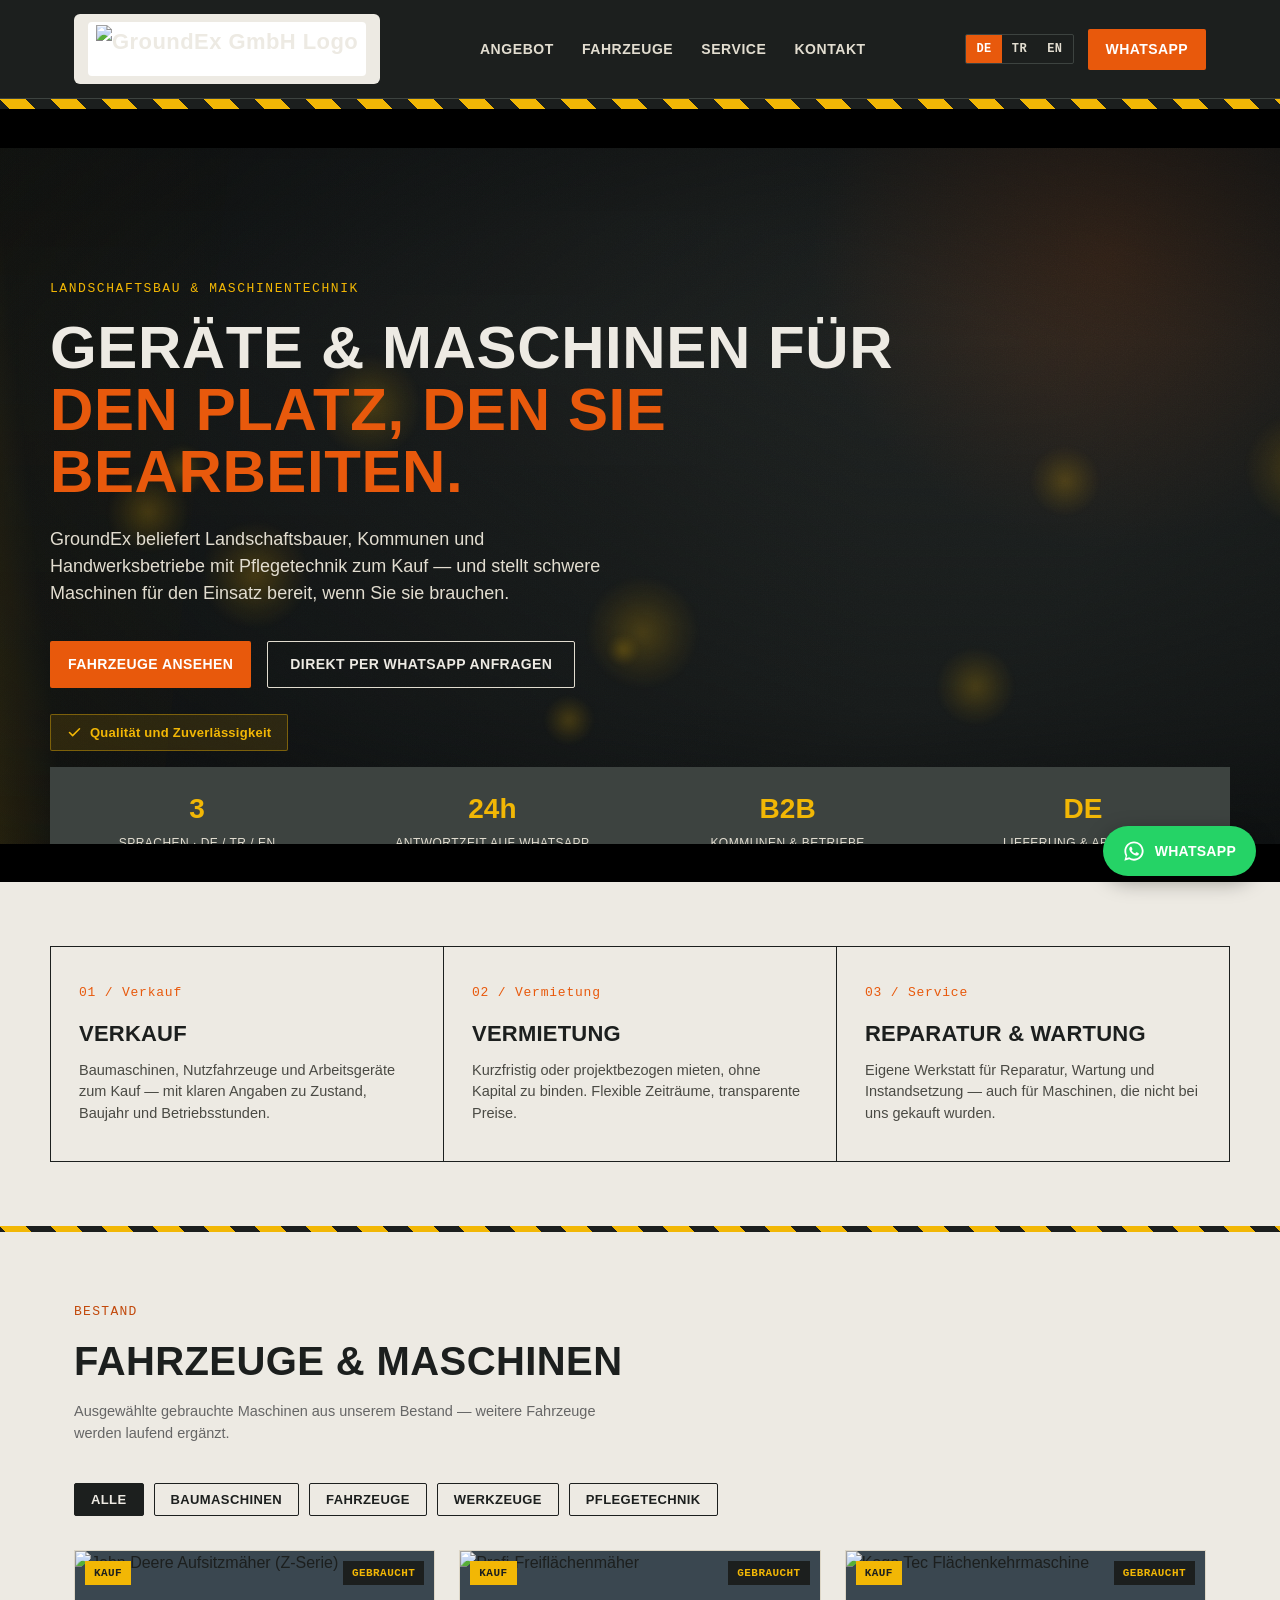
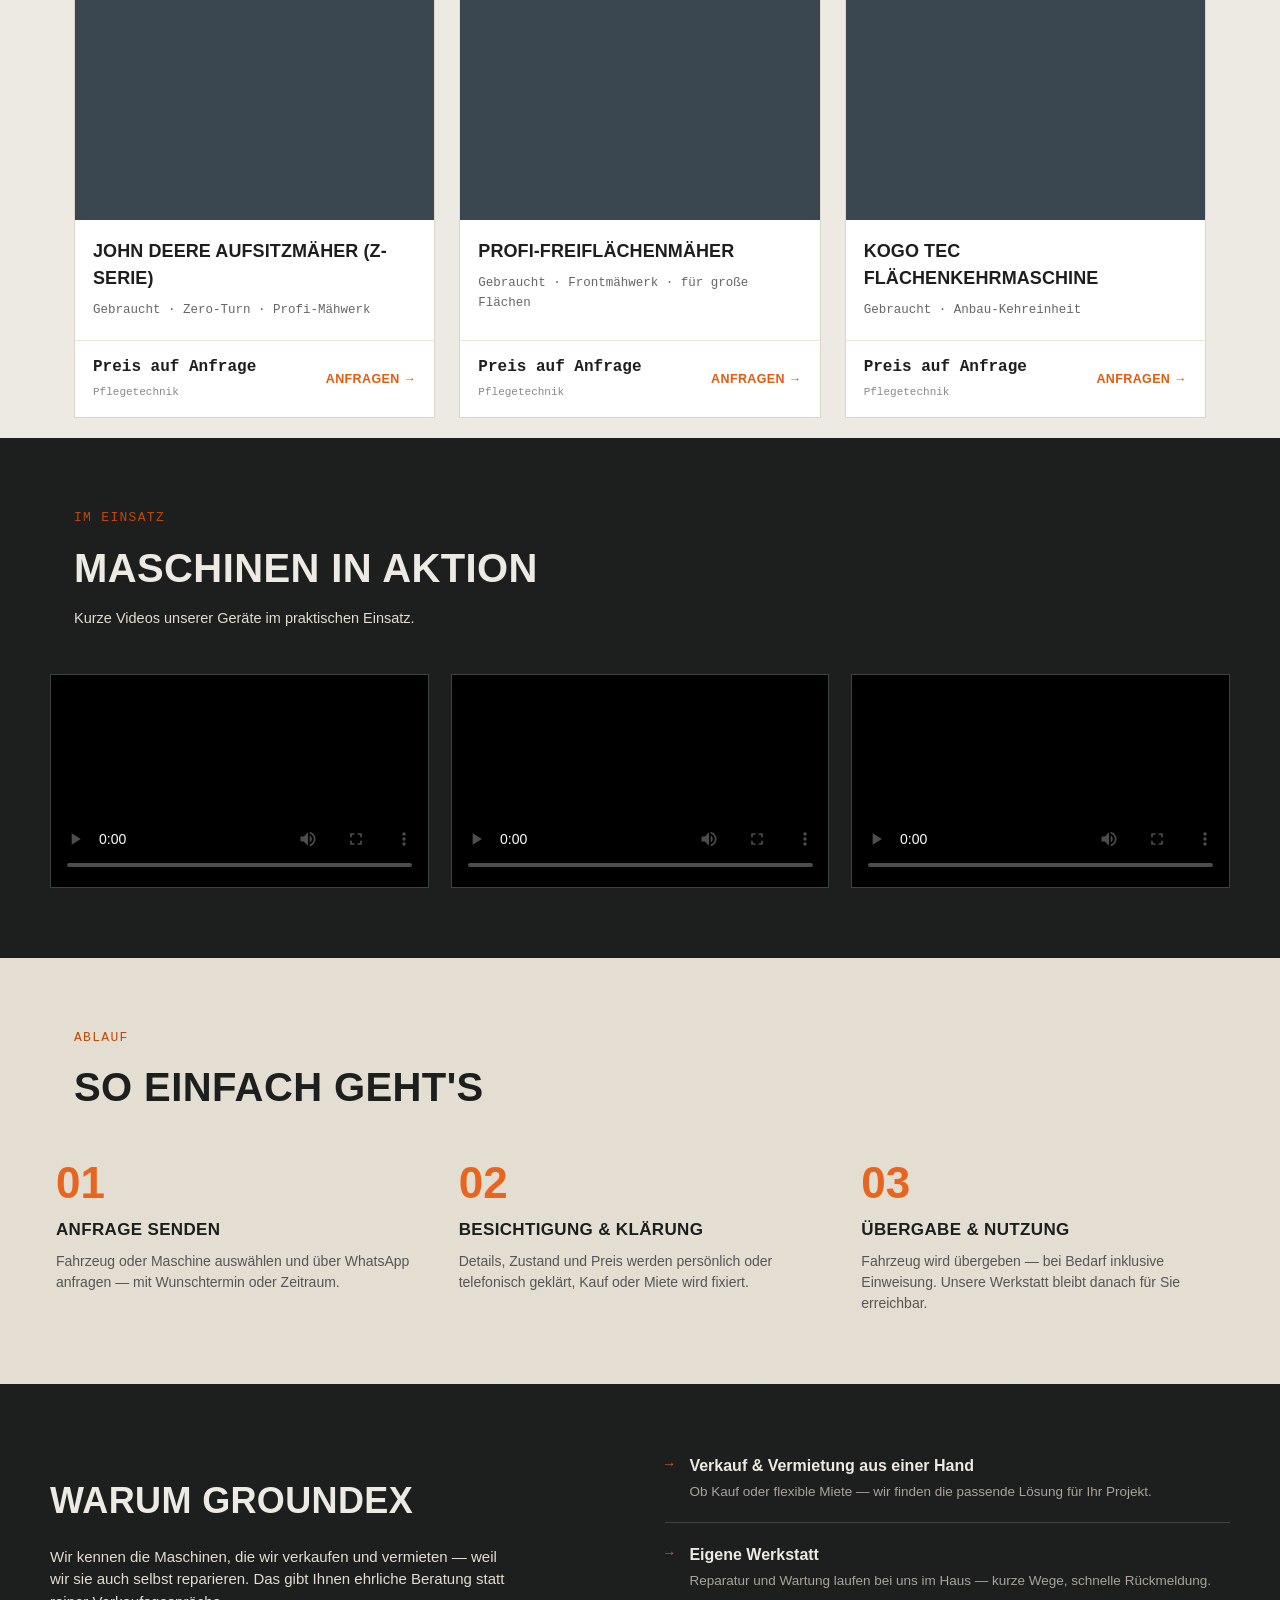
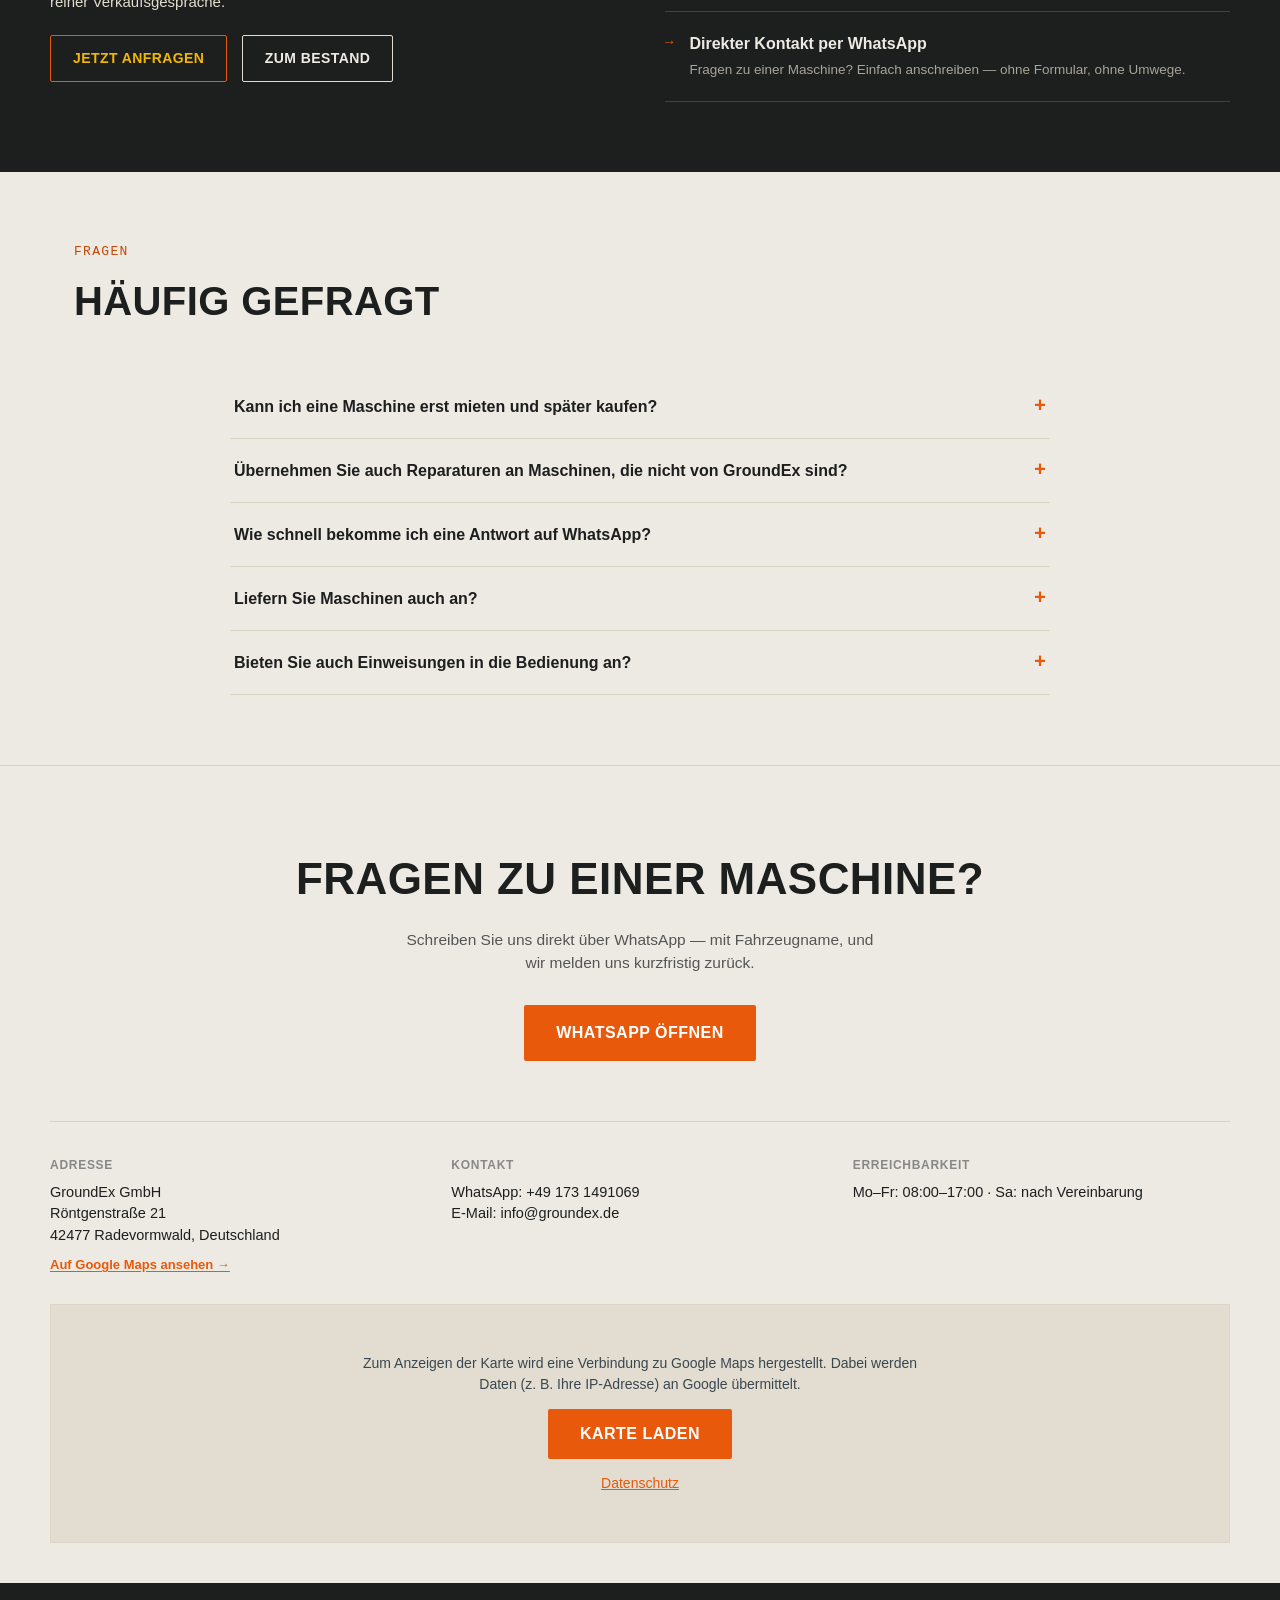
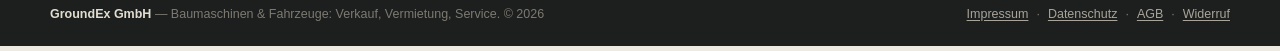
==== index.html @ 49fac709 "Add files via upload" ====
<!DOCTYPE html>
<!--
  GroundEx GmbH — Website-Entwurf / Site Taslağı v2
  Dil seçenekli: DE (varsayılan) / TR / EN

  ================= TÜRKÇE NOTLAR =================
  1) WHATSAPP_NUMBER: script içinde en üstte, kendi numaranla değiştir.
  2) Yeni araç/malzeme eklemek: script içinde "const machines" dizisini bul.
     Yeni bir kayıt eklemek için mevcutlardan birini kopyala, sona yapıştır, bilgileri değiştir. Örnek:

     { name:"Örnek Makine Adı", category:"baumaschinen", type:"kauf", price:"10.000 €", specs:"Baujahr 2020 · 500 Bh", image:"" }

     category şu üç değerden biri olmalı: "baumaschinen" | "fahrzeuge" | "werkzeuge"
     type şu üç değerden biri olmalı:     "kauf" | "miete" | "kauf_miete"
     image alanına fotoğraf linki yazarsan foto görünür, boş "" bırakırsan ikon görünür.
     name, price, specs alanlarını istediğin dilde/serbest yazabilirsin — bunlar otomatik çevrilmez,
     sadece category ve type etiketleri (Satılık/Kiralık, İş Makineleri/Araçlar vb.) dile göre otomatik değişir.
  3) Metin çevirileri: script içinde "const i18n" bölümünde de/tr/en olarak var,
     istersen buradan da düzenleyebilirsin.
  4) Adres/e-posta/telefon: HTML içinde "Kontakt/İletişim/Contact" bölümündeki placeholder'lar.
  ==================================================
-->
<html lang="de">
<head>
<meta charset="UTF-8">
<meta name="viewport" content="width=device-width, initial-scale=1.0">
<meta http-equiv="Content-Security-Policy" content="default-src 'self'; img-src 'self' data: https:; connect-src https://docs.google.com https://*.googleusercontent.com; style-src 'self' 'unsafe-inline'; font-src 'self'; script-src 'self' 'unsafe-inline'; base-uri 'none'; form-action 'none'; frame-src https://www.google.com;">
<meta name="referrer" content="strict-origin-when-cross-origin">
<title>GroundEx GmbH — Landschaftsbau &amp; Maschinentechnik: Verkauf, Vermietung, Service</title>
<meta name="description" content="GroundEx GmbH beliefert Landschaftsbauer, Kommunen und Handwerksbetriebe mit Pflegetechnik zum Kauf und stellt schwere Maschinen zur Vermietung bereit. Eigener Reparaturservice, direkter Kontakt per WhatsApp.">
<meta name="robots" content="index, follow">
<link rel="canonical" href="https://groundex.de/">
<!-- Sosyal medya paylaşım kartı (WhatsApp/Facebook/LinkedIn linki paylaşınca görünen önizleme) -->
<meta property="og:type" content="business.business">
<meta property="og:title" content="GroundEx GmbH — Landschaftsbau & Maschinentechnik">
<meta property="og:description" content="Maschinen & Geräte zum Kauf und zur Vermietung — plus eigener Reparaturservice. Direkt per WhatsApp erreichbar.">
<meta property="og:image" content="https://groundex.de/images/social-preview.jpg">
<meta property="og:site_name" content="GroundEx GmbH">
<meta property="og:locale" content="de_DE">
<meta name="theme-color" content="#1c1f1e">
<meta property="og:url" content="https://groundex.de/">
<meta name="twitter:card" content="summary_large_image">
<script type="application/ld+json">
{
  "@context": "https://schema.org",
  "@type": "LocalBusiness",
  "name": "GroundEx GmbH",
  "description": "Landschaftsbau- und Maschinentechnik: Verkauf, Vermietung und Reparatur von Pflegetechnik und Baumaschinen.",
  "address": {
    "@type": "PostalAddress",
    "streetAddress": "Röntgenstraße 21",
    "postalCode": "42477",
    "addressLocality": "Radevormwald",
    "addressCountry": "DE"
  },
  "telephone": "+491731491069",
  "email": "info@groundex.de",
  "image": "https://groundex.de/images/social-preview.jpg",
  "url": "https://groundex.de/",
  "openingHours": "Mo-Fr 08:00-17:00"
}
</script>
<link rel="icon" type="image/png" href="images/favicon.png">
<link rel="stylesheet" href="fonts/fonts.css">
<style>
  :root{
    --asphalt:#1c1f1e;
    --asphalt-2:#262b29;
    --steel:#3a4750;
    --concrete:#edeae3;
    --concrete-2:#e2ddd0;
    --orange:#e8590c;
    --orange-dark:#c2480a;
    --yellow:#f2b705;
    --line:#3d4340;
  }
  *{margin:0;padding:0;box-sizing:border-box;}
  html{scroll-behavior:smooth;}
  body{
    font-family:'Inter',sans-serif;
    background:var(--concrete);
    color:var(--asphalt);
    line-height:1.5;
    -webkit-font-smoothing:antialiased;
  }
  h1,h2,h3,.display{
    font-family:'Oswald',sans-serif;
    text-transform:uppercase;
    letter-spacing:0.01em;
    font-weight:600;
  }
  .mono{font-family:'IBM Plex Mono',monospace;}
  a{color:inherit;text-decoration:none;}
  .stripe{
    height:10px;
    background:repeating-linear-gradient(45deg,var(--yellow) 0 18px, var(--asphalt) 18px 36px);
    background-size:51px 51px;
    animation:stripe-move 2.4s linear infinite;
  }
  .stripe.thin{height:6px;}
  @keyframes stripe-move{
    0%{background-position:0 0;}
    100%{background-position:51px 0;}
  }
  @media (prefers-reduced-motion: reduce){
    .stripe{animation:none;}
  }
  .wrap{max-width:1180px;margin:0 auto;padding:0 24px;}

  /* SCROLL REVEAL */
  .reveal{opacity:0;transform:translateY(18px);transition:opacity .6s ease, transform .6s ease;}
  .reveal.in-view{opacity:1;transform:translateY(0);}

  /* NAV */
  header{position:sticky;top:0;z-index:50;background:var(--asphalt);border-bottom:1px solid var(--line);}
  .navbar{display:flex;align-items:center;justify-content:space-between;padding:14px 24px;max-width:1180px;margin:0 auto;gap:16px;}
  .logo{display:flex;align-items:center;gap:2px;font-family:'Oswald',sans-serif;font-weight:700;font-size:22px;color:var(--concrete);letter-spacing:0.02em;flex-shrink:0;
    background:var(--concrete);padding:8px 14px;border-radius:6px;}
  .logo img{height:46px;width:auto;display:block;background:#fff;padding:3px 8px;border-radius:4px;}
  .tagline-badge{display:inline-flex;align-items:center;gap:8px;background:rgba(242,183,5,0.12);border:1px solid rgba(242,183,5,0.4);color:var(--yellow);padding:8px 16px;border-radius:2px;font-size:13px;font-weight:600;letter-spacing:0.02em;margin-top:26px;}
  .tagline-badge svg{width:15px;height:15px;flex-shrink:0;}
  .logo span.box{background:var(--orange);color:var(--asphalt);padding:2px 8px;margin-left:2px;}
  nav.links{display:flex;gap:28px;}
  nav.links a{color:var(--concrete-2);font-size:14px;font-weight:600;text-transform:uppercase;letter-spacing:0.04em;transition:color .15s;}
  nav.links a:hover{color:var(--yellow);}
  .nav-right{display:flex;align-items:center;gap:14px;}
  .lang-switch{display:flex;border:1px solid var(--line);border-radius:2px;overflow:hidden;}
  .lang-btn{background:transparent;border:none;color:var(--concrete-2);font-family:'IBM Plex Mono',monospace;font-size:12px;font-weight:600;padding:7px 10px;cursor:pointer;letter-spacing:0.04em;transition:.15s;}
  .lang-btn.active{background:var(--orange);color:#fff;}
  .lang-btn:not(.active):hover{color:var(--yellow);}
  .wa-btn{display:inline-flex;align-items:center;gap:8px;background:var(--orange);color:#fff;padding:10px 18px;font-weight:700;font-size:14px;text-transform:uppercase;letter-spacing:0.03em;border-radius:2px;transition:background .15s, transform .15s;border:none;cursor:pointer;white-space:nowrap;}
  .wa-btn:hover{background:var(--orange-dark);transform:translateY(-1px);}
  .menu-toggle{display:none;background:none;border:none;color:var(--concrete);font-size:24px;cursor:pointer;}

  /* FLOATING WHATSAPP BUTTON */
  .wa-float{
    position:fixed;bottom:24px;right:24px;z-index:100;
    display:flex;align-items:center;gap:10px;
    background:#25D366;color:#fff;
    padding:14px 20px;border-radius:50px;
    box-shadow:0 6px 20px rgba(0,0,0,0.35);
    font-weight:700;font-size:14px;letter-spacing:0.02em;
    text-transform:uppercase;
    transition:transform .15s, box-shadow .15s;
  }
  .wa-float:hover{transform:translateY(-2px) scale(1.03);box-shadow:0 10px 26px rgba(0,0,0,0.4);}
  .wa-float svg{width:22px;height:22px;flex-shrink:0;}
  .wa-float .pulse{
    position:absolute;inset:0;border-radius:50px;
    box-shadow:0 0 0 0 rgba(37,211,102,0.55);
    animation:wa-pulse 2.2s infinite;
    pointer-events:none;
  }
  @keyframes wa-pulse{
    0%{box-shadow:0 0 0 0 rgba(37,211,102,0.55);}
    70%{box-shadow:0 0 0 16px rgba(37,211,102,0);}
    100%{box-shadow:0 0 0 0 rgba(37,211,102,0);}
  }
  @media (max-width:560px){
    .wa-float{bottom:16px;right:16px;padding:13px 16px;}
    .wa-float span.wa-float-label{display:none;}
  }


  /* HERO */
  .hero{background:linear-gradient(180deg,var(--asphalt) 0%, var(--asphalt-2) 100%);color:var(--concrete);padding:90px 24px 70px;position:relative;overflow:hidden;}

  /* SİNEMATİK ARKA PLAN FOTOĞRAFI — yavaş Ken Burns zoom + sinema renk tonlaması */
  .hero-bg{
    position:absolute;inset:0;z-index:0;
    background-size:cover;background-position:center 35%;
    filter:grayscale(0.1) contrast(1.05) brightness(0.85) sepia(0.08) saturate(1.15);
    animation:ken-burns 26s ease-in-out infinite alternate;
    will-change:transform;
  }
  @keyframes ken-burns{
    from{transform:scale(1.0) translate(0,0);}
    to{transform:scale(1.12) translate(-1%,-1%);}
  }
  .hero-grade{
    position:absolute;inset:0;z-index:0;pointer-events:none;
    background:
      linear-gradient(180deg, rgba(10,12,13,0.35) 0%, rgba(10,12,13,0.12) 30%, rgba(10,12,13,0.5) 78%, rgba(10,12,13,0.88) 100%),
      linear-gradient(90deg, rgba(10,12,13,0.62) 0%, rgba(10,12,13,0.15) 50%, transparent 68%),
      radial-gradient(ellipse at center, transparent 50%, rgba(0,0,0,0.32) 100%);
  }
  /* FİLM GRAIN — hafif, titreşen tanecik dokusu */
  .hero-grain{
    position:absolute;inset:0;z-index:0;pointer-events:none;opacity:0.5;mix-blend-mode:overlay;
    background-image:url("data:image/svg+xml;utf8,<svg xmlns='http://www.w3.org/2000/svg' width='120' height='120'><filter id='n'><feTurbulence type='fractalNoise' baseFrequency='0.9' numOctaves='2' stitchTiles='stitch'/><feColorMatrix type='saturate' values='0'/></filter><rect width='100%25' height='100%25' filter='url(%23n)' opacity='0.6'/></svg>");
    animation:grain-shift 0.6s steps(4) infinite;
  }
  @keyframes grain-shift{
    0%{transform:translate(0,0);}
    25%{transform:translate(-2%,1%);}
    50%{transform:translate(1%,-2%);}
    75%{transform:translate(-1%,-1%);}
    100%{transform:translate(0,0);}
  }
  /* LETTERBOX — sinema formatı üst/alt bantlar */
  .letterbox{position:absolute;left:0;right:0;background:#000;z-index:4;pointer-events:none;}
  .letterbox-top{top:0;height:5%;}
  .letterbox-bottom{bottom:0;height:5%;}
  @media (max-width:700px){.letterbox{height:3.2%;}}
  @media (prefers-reduced-motion: reduce){
    .hero-bg{animation:none;}
    .hero-grain{animation:none;}
  }
  .hero::before{content:"";position:absolute;right:-10%;top:-20%;width:600px;height:600px;background:radial-gradient(circle, rgba(232,89,12,0.16) 0%, transparent 70%);}
  .hero-inner{max-width:1180px;margin:0 auto;position:relative;}

  /* İŞ MAKİNESİ SİLÜETLERİ — ufukta sürekli kayan, sıcak ışıkla arkadan aydınlatılmış sahne */
  .skyline{position:absolute;left:0;right:0;bottom:190px;overflow:hidden;pointer-events:none;z-index:0;}
  .skyline-track{display:flex;width:200%;height:100%;will-change:transform;}
  .skyline-svg{width:50%;height:100%;flex-shrink:0;display:block;}
  .skyline-far{height:70px;opacity:0.3;filter:blur(0.5px);}
  .skyline-far .skyline-track{animation:skyline-scroll 55s linear infinite;}
  .skyline-near{height:95px;opacity:0.55;bottom:150px;}
  .skyline-near .skyline-track{animation:skyline-scroll 30s linear infinite reverse;}
  @keyframes skyline-scroll{
    from{transform:translateX(0);}
    to{transform:translateX(-50%);}
  }
  @media (prefers-reduced-motion: reduce){
    .skyline-track{animation:none;}
  }
  @media (max-width:960px){
    .skyline{display:none;}
  }
  .light-sweep{
    position:absolute;inset:0;overflow:hidden;pointer-events:none;z-index:0;
  }
  .light-sweep::before{
    content:"";position:absolute;top:-30%;left:-40%;width:55%;height:160%;
    background:linear-gradient(78deg, transparent 0%, rgba(242,183,5,0.02) 30%, rgba(242,183,5,0.22) 50%, rgba(255,255,255,0.06) 52%, rgba(242,183,5,0.22) 54%, rgba(242,183,5,0.02) 70%, transparent 100%);
    transform:rotate(6deg);
    animation:sweep 6s ease-in-out infinite;
  }
  @keyframes sweep{
    0%{left:-50%;}
    50%{left:85%;}
    100%{left:-50%;}
  }
  /* Yavaş "nefes alan" arka plan parlaması — sürekli, göze çarpan büyüyüp küçülme */
  .hero::before{
    animation:glow-pulse 5s ease-in-out infinite;
  }
  @keyframes glow-pulse{
    0%,100%{opacity:0.7;transform:scale(1);}
    50%{opacity:1;transform:scale(1.15);}
  }

  /* SİNEMATİK METİN GİRİŞİ — sayfa yüklenince kademeli beliren başlık/metin/butonlar */
  .cinema-in{
    opacity:0;transform:translateY(28px);
    animation:cinema-reveal 0.9s cubic-bezier(.16,.84,.44,1) forwards;
  }
  .cinema-in.d1{animation-delay:.05s;}
  .cinema-in.d2{animation-delay:.18s;}
  .cinema-in.d3{animation-delay:.34s;}
  .cinema-in.d4{animation-delay:.48s;}
  .cinema-in.d5{animation-delay:.62s;}
  @keyframes cinema-reveal{
    to{opacity:1;transform:translateY(0);}
  }
  @media (prefers-reduced-motion: reduce){
    .cinema-in{animation:none;opacity:1;transform:none;}
    .light-sweep::before{animation:none;display:none;}
  }

  /* TOZ / DUMAN BULUTLARI */
  .dust-field{position:absolute;inset:0;overflow:hidden;pointer-events:none;z-index:0;}
  .dust-mote{
    position:absolute;border-radius:50%;
    background:radial-gradient(circle, rgba(242,183,5,0.22) 0%, rgba(242,183,5,0.07) 45%, transparent 72%);
    filter:blur(2px);
    animation:dust-drift linear infinite;
    will-change:transform,opacity;
  }
  @keyframes dust-drift{
    0%{transform:translate(0,0) scale(0.8);opacity:0;}
    15%{opacity:0.6;}
    50%{transform:translate(var(--dx,40px),calc(var(--dy,-60px)*0.5)) scale(1.25);}
    85%{opacity:0.5;}
    100%{transform:translate(calc(var(--dx,40px)*2),var(--dy,-60px)) scale(1.5);opacity:0;}
  }
  @media (prefers-reduced-motion: reduce){
    .dust-mote{animation:none;display:none;}
  }
  .eyebrow{font-family:'IBM Plex Mono',monospace;font-size:13px;color:var(--yellow);letter-spacing:0.12em;text-transform:uppercase;margin-bottom:18px;}
  .hero h1{font-size:clamp(36px,6vw,64px);line-height:1.04;max-width:820px;margin-bottom:22px;}
  .hero h1 em{color:var(--orange);font-style:normal;display:block;}
  .hero p.lead{font-size:18px;color:var(--concrete-2);max-width:560px;margin-bottom:34px;font-weight:400;}
  .hero-ctas{display:flex;gap:16px;flex-wrap:wrap;}
  .stats-strip{max-width:1180px;margin:56px auto 0;display:grid;grid-template-columns:repeat(4,1fr);gap:1px;background:var(--line);border-top:1px solid var(--line);position:relative;}
  .stat{padding:20px 8px 0;text-align:center;}
  .stat-num{font-family:'Oswald',sans-serif;font-size:28px;font-weight:700;color:var(--yellow);}
  .stat-label{font-size:12px;color:var(--concrete-2);text-transform:uppercase;letter-spacing:0.04em;margin-top:4px;}
  @media (max-width:700px){.stats-strip{grid-template-columns:repeat(2,1fr);row-gap:20px;}}
  .btn-outline{display:inline-flex;align-items:center;gap:8px;border:1.5px solid var(--concrete-2);color:var(--concrete);padding:12px 22px;font-weight:600;font-size:14px;text-transform:uppercase;letter-spacing:0.03em;border-radius:2px;transition:border-color .15s, color .15s;}
  .btn-outline:hover{border-color:var(--yellow);color:var(--yellow);}

  /* SERVICES */
  .services{background:var(--concrete);padding:64px 24px;}
  .services-grid{max-width:1180px;margin:0 auto;display:grid;grid-template-columns:repeat(3,1fr);gap:1px;background:var(--asphalt);border:1px solid var(--asphalt);}
  .service-card{background:var(--concrete);padding:36px 28px;}
  .service-card .num{font-family:'IBM Plex Mono',monospace;color:var(--orange);font-size:13px;letter-spacing:0.06em;margin-bottom:14px;display:block;}
  .service-card h3{font-size:22px;margin-bottom:10px;}
  .service-card p{font-size:14.5px;color:#4a4a44;}

  /* SECTION HEADS */
  .section-head{max-width:1180px;margin:0 auto;padding:70px 24px 10px;}
  .section-head .eyebrow-dark{font-family:'IBM Plex Mono',monospace;font-size:13px;color:var(--orange-dark);letter-spacing:0.1em;text-transform:uppercase;margin-bottom:10px;}
  .section-head h2{font-size:clamp(28px,4vw,40px);}
  .section-head p.note{color:#666;font-size:14.5px;margin-top:10px;max-width:560px;}

  /* FILTER TABS */
  .filters{max-width:1180px;margin:28px auto 0;padding:0 24px;display:flex;gap:10px;flex-wrap:wrap;}
  .filter-btn{background:transparent;border:1.5px solid var(--asphalt);color:var(--asphalt);padding:8px 16px;font-size:13px;font-weight:600;text-transform:uppercase;letter-spacing:0.03em;cursor:pointer;border-radius:2px;transition:.15s;}
  .filter-btn.active, .filter-btn:hover{background:var(--asphalt);color:var(--concrete);}

  /* MACHINE GRID */
  .machine-grid{max-width:1180px;margin:0 auto;padding:34px 24px 20px;display:grid;grid-template-columns:repeat(3,1fr);gap:24px;}
  .card{background:#fff;border:1px solid #ddd6c6;display:flex;flex-direction:column;transition:transform .18s, box-shadow .18s;}
  .card:hover{transform:translateY(-4px);box-shadow:0 10px 24px rgba(28,31,30,0.12);}
  .card-media{aspect-ratio:4/3;background:var(--steel);display:flex;align-items:center;justify-content:center;position:relative;overflow:hidden;}
  .card-media img{width:100%;height:100%;object-fit:cover;transition:transform .4s ease;}
  .card:hover .card-media img{transform:scale(1.08);}
  .card-media .icon{width:64px;height:64px;stroke:var(--concrete-2);opacity:0.85;}
  .badge{position:absolute;top:10px;left:10px;background:var(--yellow);color:var(--asphalt);font-family:'IBM Plex Mono',monospace;font-size:11px;font-weight:600;padding:4px 9px;letter-spacing:0.04em;text-transform:uppercase;}
  .badge.example{background:var(--asphalt);color:var(--yellow);left:auto;right:10px;top:10px;}
  .card-body{padding:18px 18px 20px;display:flex;flex-direction:column;gap:8px;flex:1;}
  .card-body h3{font-size:18px;letter-spacing:0.005em;}
  .card-body .specs{font-size:12.5px;color:#666;line-height:1.6;}
  .card-footer{display:flex;align-items:center;justify-content:space-between;padding:14px 18px;border-top:1px solid #eee5d3;}
  .price{font-family:'IBM Plex Mono',monospace;font-weight:600;font-size:16px;color:var(--asphalt);}
  .price small{font-size:11px;color:#888;font-weight:500;}
  .detail-btn{font-size:12.5px;font-weight:700;color:var(--orange);text-transform:uppercase;letter-spacing:0.03em;display:flex;align-items:center;gap:5px;}
  .detail-btn:hover{color:var(--orange-dark);}

  /* PROCESS */
  .process{background:var(--concrete-2);padding:70px 24px;}
  .process-grid{max-width:1180px;margin:34px auto 0;display:grid;grid-template-columns:repeat(3,1fr);gap:28px;}
  .process-step{position:relative;padding-left:6px;}
  .process-step .step-num{font-family:'Oswald',sans-serif;font-size:44px;font-weight:700;color:var(--orange);opacity:0.9;line-height:1;margin-bottom:12px;}
  .process-step h4{font-size:17px;text-transform:uppercase;margin-bottom:8px;letter-spacing:0.02em;}
  .process-step p{font-size:14px;color:#555;}

  /* WHY US */
  .why{background:var(--asphalt);color:var(--concrete);padding:70px 24px;}
  .why-inner{max-width:1180px;margin:0 auto;display:grid;grid-template-columns:1fr 1fr;gap:50px;align-items:center;}
  .why h2{font-size:clamp(26px,4vw,36px);margin-bottom:18px;}
  .why p.lead-p{color:var(--concrete-2);font-size:15px;margin-bottom:22px;max-width:460px;}
  .why-list{display:flex;flex-direction:column;gap:0;}
  .why-item{display:flex;gap:16px;padding:20px 0;border-bottom:1px solid var(--line);}
  .why-item:first-child{padding-top:0;}
  .why-item .mark{color:var(--orange);font-family:'IBM Plex Mono',monospace;font-weight:600;font-size:14px;}
  .why-item h4{font-size:16px;margin-bottom:4px;text-transform:none;font-family:'Inter',sans-serif;font-weight:700;}
  .why-item p{font-size:13.5px;color:#a9a49a;margin:0;max-width:100%;}

  /* FAQ */
  .faq{background:var(--concrete);padding:70px 24px;}
  .faq-list{max-width:820px;margin:34px auto 0;}
  .faq-item{border-bottom:1px solid #d8d1bf;}
  .faq-q{width:100%;text-align:left;background:none;border:none;padding:20px 4px;display:flex;justify-content:space-between;align-items:center;cursor:pointer;font-size:16px;font-weight:600;color:var(--asphalt);gap:16px;}
  .faq-q .plus{font-family:'IBM Plex Mono',monospace;color:var(--orange);font-size:20px;transition:transform .2s;flex-shrink:0;}
  .faq-item.open .faq-q .plus{transform:rotate(45deg);}
  .faq-a{max-height:0;overflow:hidden;transition:max-height .25s ease;}
  .faq-a p{padding:0 4px 20px;font-size:14.5px;color:#555;max-width:640px;}


  /* VAKA ÇALIŞMALARI / REFERANS PROJELER */
  .cases{background:var(--concrete);padding:70px 24px;}
  .cases-grid{max-width:1180px;margin:34px auto 0;display:grid;grid-template-columns:repeat(3,1fr);gap:24px;}
  .case-card{background:#fff;border:1.5px dashed #c9c2ae;padding:0;position:relative;overflow:hidden;}
  .case-tag{position:absolute;top:14px;left:14px;background:var(--asphalt);color:var(--yellow);font-family:'IBM Plex Mono',monospace;font-size:10.5px;font-weight:600;padding:3px 10px;letter-spacing:0.05em;text-transform:uppercase;z-index:2;}
  .case-media{aspect-ratio:16/10;background:var(--steel);display:flex;align-items:center;justify-content:center;color:var(--concrete-2);font-family:'IBM Plex Mono',monospace;font-size:12px;}
  .case-body{padding:20px;}
  .case-body h4{font-size:16px;margin-bottom:8px;}
  .case-body p{font-size:13.5px;color:#555;line-height:1.6;}
  @media (max-width:860px){.cases-grid{grid-template-columns:1fr;}}

  /* CONTACT / FOOTER */
  .contact{background:var(--concrete);padding:80px 24px 40px;text-align:center;border-top:1px solid #d8d1bf;}
  .contact h2{font-size:clamp(28px,5vw,44px);margin-bottom:16px;}
  .contact p.lead-p{color:#555;max-width:480px;margin:0 auto 30px;font-size:15.5px;}
  .contact .wa-btn{padding:16px 32px;font-size:16px;}
  .contact-info{max-width:1180px;margin:60px auto 0;padding-top:34px;border-top:1px solid #d8d1bf;display:grid;grid-template-columns:repeat(3,1fr);gap:24px;text-align:left;}
  .contact-info h4{font-size:12px;text-transform:uppercase;letter-spacing:0.06em;color:#888;margin-bottom:8px;}
  .map-wrap{margin-top:28px;border:1px solid #ddd6c6;line-height:0;}
  .map-wrap iframe{width:100%;height:340px;border:0;}
  .maps-link{display:inline-flex;align-items:center;gap:5px;margin-top:8px;font-size:13px;font-weight:700;color:var(--orange);text-decoration:underline;text-underline-offset:2px;}
  .maps-link:hover{color:var(--orange-dark);}
  .contact-info p{margin:0;color:var(--asphalt);font-size:14.5px;}
  footer{background:var(--asphalt);color:#7d7a72;padding:22px 24px;font-size:12.5px;}
  footer strong{color:var(--concrete-2);}
  .footer-inner{max-width:1180px;margin:0 auto;display:flex;flex-wrap:wrap;gap:10px 24px;align-items:center;justify-content:space-between;}
  .footer-links{display:flex;gap:8px;font-size:12.5px;}
  .footer-links a{color:#a9a49a;text-decoration:underline;text-underline-offset:2px;}
  .footer-links a:hover{color:var(--yellow);}
  .legal{background:#161918;padding:36px 24px;border-top:1px solid var(--line);}
  .legal-inner{max-width:820px;margin:0 auto;color:#cfc9bb;}
  .legal-inner h3{color:var(--concrete);font-size:18px;margin-bottom:14px;}
  .legal-inner p{font-size:13.5px;line-height:1.7;margin-bottom:10px;}
  .legal-warning{background:rgba(242,183,5,0.1);border:1px solid rgba(242,183,5,0.35);color:var(--yellow);padding:10px 14px;font-size:12.5px !important;border-radius:2px;}

  @media (max-width:860px){
    nav.links{display:none;}
    .menu-toggle{display:block;}
    .services-grid{grid-template-columns:1fr;}
    .machine-grid{grid-template-columns:1fr 1fr;}
    .process-grid{grid-template-columns:1fr;}
    .why-inner{grid-template-columns:1fr;}
    .contact-info{grid-template-columns:1fr;text-align:center;}
  }
  @media (max-width:560px){
    .machine-grid{grid-template-columns:1fr;}
    .hero{padding:60px 20px 50px;}
    .nav-right{gap:8px;}
  }


  /* ===== Bölüm arka plan fotoğrafları =====
     Görünürlüğü ayarlamak için 0.90 değerini değiştir (düşük = fotoğraf daha belirgin).
     Fotoğrafı değiştirmek için url(images/....jpg) kısmını değiştir. */
  .services{background:linear-gradient(rgba(237,234,227,.90),rgba(237,234,227,.90)),url(images/product1.jpg) center/cover no-repeat;}
  .process{background:linear-gradient(rgba(226,221,208,.90),rgba(226,221,208,.90)),url(images/jcb1.jpg) center/cover no-repeat;}
  .faq{background:linear-gradient(rgba(237,234,227,.92),rgba(237,234,227,.92)),url(images/trailer1.jpg) center/cover no-repeat;}
  .contact{background:linear-gradient(rgba(237,234,227,.86),rgba(237,234,227,.86)),url(images/sprinter1.jpg) center/cover no-repeat;}

  /* ===== Ürün detay penceresi (galeri + açıklama) ===== */
  .more-btn{align-self:flex-start;margin-top:6px;background:none;border:1px solid var(--asphalt);color:var(--asphalt);font:700 12px 'IBM Plex Mono',monospace;letter-spacing:.04em;text-transform:uppercase;padding:7px 12px;cursor:pointer;transition:background .15s,color .15s;}
  .more-btn:hover{background:var(--asphalt);color:var(--yellow);}
  .photo-count{position:absolute;bottom:10px;right:10px;background:rgba(28,31,30,.85);color:#fff;font:600 11px 'IBM Plex Mono',monospace;padding:3px 8px;}
  .pm{position:fixed;inset:0;z-index:9998;background:rgba(20,22,21,.82);display:none;align-items:center;justify-content:center;padding:16px;}
  .pm.open{display:flex;}
  .pm-box{background:#fff;max-width:920px;width:100%;max-height:92vh;overflow:auto;display:grid;grid-template-columns:1.1fr 1fr;position:relative;}
  .pm-close{position:absolute;top:8px;right:10px;z-index:2;background:var(--asphalt);color:#fff;border:none;width:34px;height:34px;font-size:22px;cursor:pointer;line-height:1;}
  .pm-gallery{background:var(--steel);padding:12px;}
  .pm-main{width:100%;aspect-ratio:4/3;object-fit:contain;background:#111;display:block;}
  .pm-thumbs{display:flex;gap:8px;margin-top:8px;flex-wrap:wrap;}
  .pm-thumbs img{width:72px;height:54px;object-fit:cover;cursor:pointer;border:2px solid transparent;opacity:.7;}
  .pm-thumbs img.on{border-color:var(--orange);opacity:1;}
  .pm-info{padding:24px 22px;display:flex;flex-direction:column;gap:12px;}
  .pm-info h3{font-size:22px;padding-right:30px;}
  .pm-info .specs{font-size:13px;color:#666;line-height:1.6;}
  .pm-details{font-size:14.5px;line-height:1.7;color:#333;}
  .pm-price{font-family:'Oswald',sans-serif;font-size:18px;font-weight:700;}
  .pm-cta{display:inline-block;background:var(--orange);color:#fff;font-weight:700;text-transform:uppercase;letter-spacing:.03em;padding:12px 18px;text-align:center;margin-top:auto;}
  .pm-cta:hover{background:var(--orange-dark);}
  @media(max-width:720px){.pm-box{grid-template-columns:1fr;}}

  /* ===== Video galerisi ===== */
  .videos{background:var(--asphalt);color:var(--concrete);padding:70px 24px;}
  .video-grid{max-width:1180px;margin:34px auto 0;display:grid;grid-template-columns:repeat(3,1fr);gap:22px;}
  .video-card{background:#000;border:1px solid var(--line);overflow:hidden;}
  .video-card video{width:100%;aspect-ratio:848/478;display:block;background:#000;}
  @media(max-width:860px){.video-grid{grid-template-columns:1fr;}}
</style>
  <link rel="stylesheet" href="groundex-extras.css">
<script src="groundex-extras.js" defer></script>
<style>
  .hero h1{font-size:clamp(34px,5.2vw,60px);max-width:980px;}
  .logo img{height:54px;}
  .map-wrap{max-width:1180px;margin:28px auto 0;line-height:1.5;}
  .map-consent{display:flex;flex-direction:column;align-items:center;gap:14px;padding:48px 24px;text-align:center;background:#e2ddd0;font-size:14px;color:#3a4750;}
  .map-consent p{max-width:560px;}
  .map-consent a{color:var(--orange);text-decoration:underline;}
  .map-wrap iframe{display:block;}
  .faq-q:focus-visible,.filter-btn:focus-visible,.lang-btn:focus-visible,.menu-toggle:focus-visible,a:focus-visible,button:focus-visible{outline:3px solid var(--yellow);outline-offset:2px;}
  @media(max-width:860px){
    header.nav-open nav.links{display:flex;flex-direction:column;position:absolute;top:100%;left:0;right:0;background:var(--asphalt);padding:8px 24px 18px;border-bottom:1px solid var(--line);gap:0;}
    header.nav-open nav.links a{padding:14px 0;font-size:16px;border-bottom:1px solid var(--line);}
  }
  @media(max-width:640px){
    .nav-right .wa-btn{display:none;}
    .logo img{height:40px;padding:2px 6px;}
    .navbar{padding:10px 16px;}
  }
</style>
</head>
<body>
<noscript><p style="padding:16px;background:#fff3b0;color:#1c1f1e;font:14px sans-serif">Diese Website benötigt JavaScript. GroundEx GmbH · Röntgenstraße 21 · 42477 Radevormwald · Tel./WhatsApp +49 173 1491069 · info@groundex.de</p></noscript>

<header>
  <div class="navbar">
    <a href="#top" class="logo"><img src="images/logo-header.png" alt="GroundEx GmbH Logo"></a>
    <nav class="links">
      <a href="#angebot" data-i18n="nav_angebot"></a>
      <a href="#fahrzeuge" data-i18n="nav_fahrzeuge"></a>
      <a href="#service" data-i18n="nav_service"></a>
      <a href="#kontakt" data-i18n="nav_kontakt"></a>
    </nav>
    <div class="nav-right">
      <div class="lang-switch" id="lang-switch">
        <button class="lang-btn" data-lang="de">DE</button>
        <button class="lang-btn" data-lang="tr">TR</button>
        <button class="lang-btn" data-lang="en">EN</button>
      </div>
      <a class="wa-btn" id="wa-nav" href="#" target="_blank" rel="noopener noreferrer" data-i18n="nav_wa"></a>
      <button class="menu-toggle" aria-label="Menü">☰</button>
    </div>
  </div>
</header>
<div class="stripe"></div>

<section class="hero" id="top">
  <div class="hero-bg" id="hero-bg"></div>
  <div class="hero-grade"></div>
  <div class="hero-grain"></div>
  <div class="letterbox letterbox-top"></div>
  <div class="letterbox letterbox-bottom"></div>
  <div class="light-sweep"></div>
  <div class="dust-field" id="dust-field"></div>
  <div class="hero-inner">
    <div class="eyebrow cinema-in d1" data-i18n="hero_eyebrow"></div>
    <h1 class="cinema-in d2"><span data-i18n="hero_h1_1"></span><em data-i18n="hero_h1_em"></em></h1>
    <p class="lead cinema-in d3" data-i18n="hero_lead"></p>
    <div class="hero-ctas cinema-in d4">
      <a href="#fahrzeuge" class="wa-btn" data-i18n="hero_cta1"></a>
      <a href="#" id="wa-hero" target="_blank" rel="noopener noreferrer" class="btn-outline" data-i18n="hero_cta2"></a>
    </div>
    <div class="tagline-badge cinema-in d5">
      <svg viewBox="0 0 24 24" fill="none" stroke="currentColor" stroke-width="2.5" stroke-linecap="round" stroke-linejoin="round"><polyline points="20 6 9 17 4 12"></polyline></svg>
      <span data-i18n="tagline"></span>
    </div>
  </div>
  <div class="stats-strip reveal">
    <div class="stat"><div class="stat-num" data-count="3">0</div><div class="stat-label" data-i18n="stat1_label"></div></div>
    <div class="stat"><div class="stat-num" data-count="24h">0h</div><div class="stat-label" data-i18n="stat2_label"></div></div>
    <div class="stat"><div class="stat-num" data-count="B2B">B2B</div><div class="stat-label" data-i18n="stat3_label"></div></div>
    <div class="stat"><div class="stat-num" data-count="DE" data-i18n="stat4_num">DE</div><div class="stat-label" data-i18n="stat4_label"></div></div>
  </div>
</section>

<section class="services" id="angebot">
  <div class="services-grid">
    <div class="service-card reveal">
      <span class="num" data-i18n="svc1_num"></span>
      <h3 data-i18n="svc1_title"></h3>
      <p data-i18n="svc1_desc"></p>
    </div>
    <div class="service-card reveal">
      <span class="num" data-i18n="svc2_num"></span>
      <h3 data-i18n="svc2_title"></h3>
      <p data-i18n="svc2_desc"></p>
    </div>
    <div class="service-card reveal">
      <span class="num" data-i18n="svc3_num"></span>
      <h3 data-i18n="svc3_title"></h3>
      <p data-i18n="svc3_desc"></p>
    </div>
  </div>
</section>

<div class="stripe thin"></div>

<section id="fahrzeuge">
  <div class="section-head reveal">
    <div class="eyebrow-dark" data-i18n="fz_eyebrow"></div>
    <h2 data-i18n="fz_title"></h2>
    <p class="note" data-i18n="fz_note"></p>
  </div>

  <div class="filters" id="filters"></div>
  <div class="machine-grid" id="machine-grid"></div>
</section>

<section class="videos">
  <div class="section-head reveal" style="padding-top:0;">
    <div class="eyebrow-dark" data-i18n="vid_eyebrow"></div>
    <h2 data-i18n="vid_title" style="color:var(--concrete);"></h2>
    <p class="note" data-i18n="vid_note" style="color:var(--concrete-2);"></p>
  </div>
  <div class="video-grid reveal">
    <div class="video-card">
      <video controls preload="metadata" poster="videos/demo1-poster.jpg" playsinline aria-label="GroundEx Maschinen im Einsatz – Video 1">
        <source src="videos/demo1.mp4" type="video/mp4">
      </video>
    </div>
    <div class="video-card">
      <video controls preload="metadata" poster="videos/demo2-poster.jpg" playsinline aria-label="GroundEx Maschinen im Einsatz – Video 2">
        <source src="videos/demo2.mp4" type="video/mp4">
      </video>
    </div>
    <div class="video-card">
      <video controls preload="metadata" poster="videos/demo3-poster.jpg" playsinline aria-label="GroundEx Maschinen im Einsatz – Video 3">
        <source src="videos/demo3.mp4" type="video/mp4">
      </video>
    </div>
  </div>
</section>

<section class="process" id="service">
  <div class="section-head" style="padding-top:0;">
    <div class="eyebrow-dark" data-i18n="process_eyebrow"></div>
    <h2 data-i18n="process_title"></h2>
  </div>
  <div class="process-grid">
    <div class="process-step reveal">
      <div class="step-num">01</div>
      <h4 data-i18n="step1_title"></h4>
      <p data-i18n="step1_desc"></p>
    </div>
    <div class="process-step reveal">
      <div class="step-num">02</div>
      <h4 data-i18n="step2_title"></h4>
      <p data-i18n="step2_desc"></p>
    </div>
    <div class="process-step reveal">
      <div class="step-num">03</div>
      <h4 data-i18n="step3_title"></h4>
      <p data-i18n="step3_desc"></p>
    </div>
  </div>
</section>

<!-- GİZLİ: gerçek projeler hazır olunca style="display:none" kısmını sil -->
<section class="cases" style="display:none">
  <div class="section-head reveal">
    <div class="eyebrow-dark" data-i18n="cases_eyebrow"></div>
    <h2 data-i18n="cases_title"></h2>
    <p class="note" data-i18n="cases_note"></p>
  </div>
  <div class="cases-grid" id="cases-list"></div>
</section>

<section class="why">
  <div class="why-inner">
    <div class="reveal">
      <h2 data-i18n="why_title"></h2>
      <p class="lead-p" data-i18n="why_lead"></p>
      <a href="#kontakt" class="btn-outline" style="border-color:var(--orange);color:var(--yellow);" data-i18n="why_cta"></a>
      <a href="#fahrzeuge" class="btn-outline" style="border-color:var(--concrete-2);color:var(--concrete);margin-left:10px;" data-i18n="why_cta2"></a>
    </div>
    <div class="why-list reveal">
      <div class="why-item">
        <div class="mark">→</div>
        <div><h4 data-i18n="why1_title"></h4><p data-i18n="why1_desc"></p></div>
      </div>
      <div class="why-item">
        <div class="mark">→</div>
        <div><h4 data-i18n="why2_title"></h4><p data-i18n="why2_desc"></p></div>
      </div>
      <div class="why-item">
        <div class="mark">→</div>
        <div><h4 data-i18n="why3_title"></h4><p data-i18n="why3_desc"></p></div>
      </div>
    </div>
  </div>
</section>

<section class="faq">
  <div class="section-head" style="padding-top:0;">
    <div class="eyebrow-dark" data-i18n="faq_eyebrow"></div>
    <h2 data-i18n="faq_title"></h2>
  </div>
  <div class="faq-list" id="faq-list"></div>
</section>

<section class="contact" id="kontakt">
  <h2 data-i18n="contact_title"></h2>
  <p class="lead-p" data-i18n="contact_lead"></p>
  <a href="#" id="wa-contact" target="_blank" rel="noopener noreferrer" class="wa-btn" data-i18n="contact_btn"></a>

  <div class="contact-info">
    <div>
      <h4 data-i18n="addr_label"></h4>
      <p>GroundEx GmbH<br>Röntgenstraße 21<br>42477 Radevormwald, Deutschland</p>
      <a href="#" id="maps-link" target="_blank" rel="noopener noreferrer" class="maps-link" data-i18n="addr_maps"></a>
    </div>
    <div>
      <h4 data-i18n="contact_label"></h4>
      <p>WhatsApp: +49 173 1491069<br>E-Mail: info@groundex.de</p>
    </div>
    <div>
      <h4 data-i18n="hours_label"></h4>
      <p data-i18n="hours_value"></p>
    </div>
  </div>
  <div class="map-wrap" id="map-wrap"><div class="map-consent"><p data-i18n="map_consent_text"></p><button type="button" class="wa-btn" id="map-load" data-i18n="map_consent_btn"></button><a href="datenschutz.html" data-i18n="footer_datenschutz"></a></div></div>
</section>

<footer>
  <div class="footer-inner">
    <div><strong>GroundEx GmbH</strong> — <span data-i18n="footer_text"></span> © 2026</div>
    <div class="footer-links">
      <a href="impressum.html" data-i18n="footer_impressum"></a>
      <span>·</span>
      <a href="datenschutz.html" data-i18n="footer_datenschutz"></a>
      <span>·</span>
      <a href="agb.html" data-i18n="footer_agb"></a>
      <span>·</span>
      <a href="widerruf.html" data-i18n="footer_widerruf"></a>
    </div>
  </div>
</footer>

<a href="#" id="wa-float" target="_blank" rel="noopener noreferrer" class="wa-float">
  <span class="pulse"></span>
  <svg viewBox="0 0 32 32" fill="currentColor"><path d="M16 2C8.28 2 2 8.28 2 16c0 2.62.7 5.08 1.92 7.2L2 30l6.98-1.87A13.9 13.9 0 0 0 16 30c7.72 0 14-6.28 14-14S23.72 2 16 2zm0 25.3c-2.32 0-4.5-.66-6.35-1.8l-.45-.27-4.14 1.1 1.11-4.03-.3-.47A11.28 11.28 0 0 1 4.7 16C4.7 9.76 9.76 4.7 16 4.7S27.3 9.76 27.3 16 22.24 27.3 16 27.3zm6.2-8.4c-.34-.17-2-1-2.3-1.1-.31-.11-.53-.17-.76.17-.22.34-.87 1.1-1.07 1.32-.2.23-.4.26-.74.09-.34-.17-1.43-.53-2.72-1.68-1-.9-1.68-2-1.88-2.34-.2-.34-.02-.52.15-.69.15-.15.34-.4.51-.6.17-.2.22-.34.34-.57.11-.23.06-.43-.03-.6-.09-.17-.76-1.85-1.05-2.53-.28-.67-.56-.58-.76-.59-.2-.01-.43-.01-.66-.01s-.6.09-.92.43c-.31.34-1.2 1.18-1.2 2.87s1.23 3.33 1.4 3.56c.17.23 2.42 3.7 5.86 5.19.82.35 1.46.56 1.96.72.82.26 1.57.22 2.16.13.66-.1 2-.82 2.28-1.6.28-.79.28-1.47.2-1.6-.09-.15-.31-.23-.65-.4z"/></svg>
  <span class="wa-float-label" data-i18n="nav_wa"></span>
</a>

<script>
  // ============ AYARLAR — buradan düzenle ============
  const WHATSAPP_NUMBER = "491731491069"; // örn: "491701234567"
  // Adres değişince bu satırı güncelle — hem yazı hem Google Haritalar linki buradan otomatik oluşur.
  const COMPANY_ADDRESS = "Röntgenstraße 21, 42477 Radevormwald, Deutschland";

  // ============ ARAÇ / MALZEME LİSTESİ ============
  const machines = [
    { name:"John Deere Aufsitzmäher (Z-Serie)", category:"pflege", type:"kauf", price:"Preis auf Anfrage", specs:"Gebraucht · Zero-Turn · Profi-Mähwerk", image:"images/product1.jpg", used:true },
    { name:"Profi-Freiflächenmäher", category:"pflege", type:"kauf", price:"Preis auf Anfrage", specs:"Gebraucht · Frontmähwerk · für große Flächen", image:"images/product2.jpg", used:true },
    { name:"Kogo Tec Flächenkehrmaschine", category:"pflege", type:"kauf", price:"Preis auf Anfrage", specs:"Gebraucht · Anbau-Kehreinheit", image:"images/product3.jpg", used:true },
  ];

  // ============ ÇEVİRİLER ============
  const i18n = {
    de: {
      nav_angebot:"Angebot", nav_fahrzeuge:"Fahrzeuge", nav_service:"Service", nav_kontakt:"Kontakt", nav_wa:"WhatsApp",
      hero_eyebrow:"Landschaftsbau & Maschinentechnik",
      hero_h1_1:"Geräte & Maschinen für ", hero_h1_em:"den Platz, den Sie bearbeiten.",
      hero_lead:"GroundEx beliefert Landschaftsbauer, Kommunen und Handwerksbetriebe mit Pflegetechnik zum Kauf — und stellt schwere Maschinen für den Einsatz bereit, wenn Sie sie brauchen.",
      hero_cta1:"Fahrzeuge ansehen", hero_cta2:"Direkt per WhatsApp anfragen",
      tagline:"Qualität und Zuverlässigkeit",
      stat1_label:"Sprachen · DE / TR / EN", stat2_label:"Antwortzeit auf WhatsApp", stat3_label:"Kommunen & Betriebe", stat4_num:"DE", stat4_label:"Lieferung & Abholung",
      svc1_num:"01 / Verkauf", svc1_title:"Verkauf", svc1_desc:"Baumaschinen, Nutzfahrzeuge und Arbeitsgeräte zum Kauf — mit klaren Angaben zu Zustand, Baujahr und Betriebsstunden.",
      svc2_num:"02 / Vermietung", svc2_title:"Vermietung", svc2_desc:"Kurzfristig oder projektbezogen mieten, ohne Kapital zu binden. Flexible Zeiträume, transparente Preise.",
      svc3_num:"03 / Service", svc3_title:"Reparatur & Wartung", svc3_desc:"Eigene Werkstatt für Reparatur, Wartung und Instandsetzung — auch für Maschinen, die nicht bei uns gekauft wurden.",
      fz_eyebrow:"Bestand", fz_title:"Fahrzeuge & Maschinen",
      fz_note:"Ausgewählte gebrauchte Maschinen aus unserem Bestand — weitere Fahrzeuge werden laufend ergänzt.",
      vid_eyebrow:"Im Einsatz", vid_title:"Maschinen in Aktion", vid_note:"Kurze Videos unserer Geräte im praktischen Einsatz.",
      process_eyebrow:"Ablauf", process_title:"So einfach geht's",
      step1_title:"Anfrage senden", step1_desc:"Fahrzeug oder Maschine auswählen und über WhatsApp anfragen — mit Wunschtermin oder Zeitraum.",
      step2_title:"Besichtigung & Klärung", step2_desc:"Details, Zustand und Preis werden persönlich oder telefonisch geklärt, Kauf oder Miete wird fixiert.",
      step3_title:"Übergabe & Nutzung", step3_desc:"Fahrzeug wird übergeben — bei Bedarf inklusive Einweisung. Unsere Werkstatt bleibt danach für Sie erreichbar.",
      why_cta2:"Zum Bestand", why_title:"Warum GroundEx", why_lead:"Wir kennen die Maschinen, die wir verkaufen und vermieten — weil wir sie auch selbst reparieren. Das gibt Ihnen ehrliche Beratung statt reiner Verkaufsgespräche.", why_cta:"Jetzt anfragen",
      why1_title:"Verkauf & Vermietung aus einer Hand", why1_desc:"Ob Kauf oder flexible Miete — wir finden die passende Lösung für Ihr Projekt.",
      why2_title:"Eigene Werkstatt", why2_desc:"Reparatur und Wartung laufen bei uns im Haus — kurze Wege, schnelle Rückmeldung.",
      why3_title:"Direkter Kontakt per WhatsApp", why3_desc:"Fragen zu einer Maschine? Einfach anschreiben — ohne Formular, ohne Umwege.",
      faq_eyebrow:"Fragen", faq_title:"Häufig gefragt",
      faq1_q:"Kann ich eine Maschine erst mieten und später kaufen?", faq1_a:"Ja, sprechen Sie uns einfach darauf an — wir prüfen gemeinsam, ob eine Anrechnung der Mietkosten möglich ist.",
      faq2_q:"Übernehmen Sie auch Reparaturen an Maschinen, die nicht von GroundEx sind?", faq2_a:"Ja, unsere Werkstatt repariert und wartet auch Fremdmaschinen und Fahrzeuge.",
      faq3_q:"Wie schnell bekomme ich eine Antwort auf WhatsApp?", faq3_a:"In der Regel innerhalb von 24 Stunden an Werktagen.",
      faq4_q:"Liefern Sie Maschinen auch an?", faq4_a:"Je nach Standort und Maschine ist eine Lieferung möglich — fragen Sie einfach bei der Anfrage danach.",
      faq5_q:"Bieten Sie auch Einweisungen in die Bedienung an?", faq5_a:"Ja, bei Übergabe erklären wir die wichtigsten Funktionen — bei Bedarf auch ausführlicher vor Ort.",
      cases_eyebrow:"Referenzen", cases_title:"Ausgewählte Projekte", cases_tag:"Beispiel", cases_media_label:"Foto folgt",
      cases_note:"Beispielhafte Darstellung — echte Projektfotos und Beschreibungen werden hier ergänzt, sobald verfügbar.",
      case1_title:"Pflege einer Grünanlage", case1_desc:"So könnte eine kurze Projektbeschreibung aussehen: Umfang, eingesetzte Maschine, Ergebnis.",
      case2_title:"Kommunaler Winterdienst", case2_desc:"Platzhalter für ein Referenzprojekt mit einer Kommune oder einem öffentlichen Auftraggeber.",
      case3_title:"Langfristige Vermietung", case3_desc:"Platzhalter für ein Projekt, bei dem eine Maschine über einen längeren Zeitraum gemietet wurde.",

      testi_eyebrow:"Stimmen", testi_title:"Kundenstimmen", testi_tag:"Beispiel", testi_cta:"Eigene Bewertung abgeben",
      testi_note:"Diese Beispiele zeigen, wie Bewertungen hier aussehen werden — echte Kundenstimmen ersetzen sie, sobald verfügbar.",
      contact_title:"Fragen zu einer Maschine?", contact_lead:"Schreiben Sie uns direkt über WhatsApp — mit Fahrzeugname, und wir melden uns kurzfristig zurück.", contact_btn:"WhatsApp öffnen",
      addr_label:"Adresse", addr_maps:"Auf Google Maps ansehen →", contact_label:"Kontakt", hours_label:"Erreichbarkeit", hours_value:"Mo–Fr: 08:00–17:00 · Sa: nach Vereinbarung",
      footer_text:"Baumaschinen & Fahrzeuge: Verkauf, Vermietung, Service.",
      footer_impressum:"Impressum", footer_datenschutz:"Datenschutz", footer_agb:"AGB", footer_widerruf:"Widerruf",
      cat_all:"Alle", cat_baumaschinen:"Baumaschinen", cat_fahrzeuge:"Fahrzeuge", cat_werkzeuge:"Werkzeuge", cat_pflege:"Pflegetechnik",
      type_kauf:"Kauf", type_miete:"Miete", type_kauf_miete:"Kauf & Miete",
      badge_example:"BEISPIEL", badge_used:"Gebraucht", detail_btn:"Anfragen →",
      wa_default:"Hallo, ich schreibe Ihnen über die GroundEx-Website.",
      menu_label:"Menü", map_consent_text:"Zum Anzeigen der Karte wird eine Verbindung zu Google Maps hergestellt. Dabei werden Daten (z. B. Ihre IP-Adresse) an Google übermittelt.", map_consent_btn:"Karte laden",
      wa_inquiry:(n)=>`Hallo, ich interessiere mich für: ${n}`,
    },
    tr: {
      nav_angebot:"Hizmetler", nav_fahrzeuge:"Araçlar", nav_service:"Süreç", nav_kontakt:"İletişim", nav_wa:"WhatsApp",
      hero_eyebrow:"Peyzaj & Makine Teknolojisi",
      hero_h1_1:"Sahanız için ", hero_h1_em:"doğru makine ve ekipman.",
      hero_lead:"GroundEx; peyzajcılara, belediyelere ve zanaat işletmelerine bakım ekipmanları satar — ihtiyaç duyduğunuzda ağır makineleri de kiralık olarak hazır tutar.",
      hero_cta1:"Araçları incele", hero_cta2:"WhatsApp'tan hemen sor",
      tagline:"Kalite ve güvenilirlik",
      stat1_label:"Dil · DE / TR / EN", stat2_label:"WhatsApp yanıt süresi", stat3_label:"Belediye & işletmeler", stat4_num:"DE", stat4_label:"Teslimat & teslim alma",
      svc1_num:"01 / Satış", svc1_title:"Satış", svc1_desc:"İş makineleri, araçlar ve ekipmanlar satın alma için — durum, model yılı ve çalışma saatleri net şekilde belirtilir.",
      svc2_num:"02 / Kiralama", svc2_title:"Kiralama", svc2_desc:"Kısa süreli veya proje bazlı kiralama, sermayenizi bağlamadan. Esnek süreler, şeffaf fiyatlandırma.",
      svc3_num:"03 / Servis", svc3_title:"Tamir & Bakım", svc3_desc:"Kendi atölyemizde tamir, bakım ve onarım — bizden alınmamış makineler için de geçerlidir.",
      fz_eyebrow:"Envanter", fz_title:"Araçlar & Makineler",
      fz_note:"Envanterimizden seçilmiş ikinci el makineler — yeni ürünler düzenli olarak eklenmektedir.",
      vid_eyebrow:"İş Başında", vid_title:"Makineler Çalışırken", vid_note:"Ekipmanlarımızın saha kullanımından kısa görüntüler.",
      process_eyebrow:"Nasıl çalışır", process_title:"Bu kadar basit",
      step1_title:"Talep gönder", step1_desc:"Aracı veya makineyi seç, WhatsApp üzerinden istediğin tarih ya da süreyle birlikte ulaş.",
      step2_title:"Görüşme & netleştirme", step2_desc:"Detaylar, durum ve fiyat telefonda ya da yüz yüze netleştirilir, satış veya kiralama karara bağlanır.",
      step3_title:"Teslim & kullanım", step3_desc:"Araç teslim edilir — gerekirse kullanım bilgisi verilir. Sonrasında atölyemiz her zaman ulaşılabilir.",
      why_cta2:"Envantere git", why_title:"Neden GroundEx", why_lead:"Sattığımız ve kiraladığımız makineleri iyi tanıyoruz — çünkü onları biz tamir de ediyoruz. Bu da size sadece satış değil, dürüst bir danışmanlık sunar.", why_cta:"Hemen sor",
      why1_title:"Satış & kiralama tek elden", why1_desc:"İster satın alma ister esnek kiralama — projenize uygun çözümü birlikte buluruz.",
      why2_title:"Kendi atölyemiz", why2_desc:"Tamir ve bakım bizde, kendi çatımız altında yapılır — kısa süreçler, hızlı geri dönüş.",
      why3_title:"WhatsApp'tan doğrudan iletişim", why3_desc:"Bir makine hakkında sorun mu var? Form doldurmadan, direkt yazabilirsiniz.",
      faq_eyebrow:"Sorular", faq_title:"Sıkça sorulanlar",
      faq1_q:"Bir makineyi önce kiralayıp sonra satın alabilir miyim?", faq1_a:"Evet, bizimle iletişime geçin — kira bedelinin satış fiyatından düşülüp düşülemeyeceğine birlikte bakarız.",
      faq2_q:"GroundEx'e ait olmayan makinelerin tamirini de yapıyor musunuz?", faq2_a:"Evet, atölyemiz başka firmalardan alınmış makine ve araçların da tamir ve bakımını yapar.",
      faq3_q:"WhatsApp'a ne kadar sürede dönüş yapıyorsunuz?", faq3_a:"Genellikle iş günlerinde 24 saat içinde dönüş yapıyoruz.",
      faq4_q:"Makine teslimatı yapıyor musunuz?", faq4_a:"Konuma ve makineye göre teslimat mümkün olabilir — talep sırasında bunu belirtmeniz yeterli.",
      faq5_q:"Kullanım eğitimi de veriyor musunuz?", faq5_a:"Evet, teslimat sırasında temel kullanım bilgisi veriyoruz — gerekirse yerinde daha detaylı gösterebiliriz.",
      cases_eyebrow:"Referanslar", cases_title:"Seçili Projeler", cases_tag:"Örnek", cases_media_label:"Fotoğraf eklenecek",
      cases_note:"Bu, örnek bir görünümdür — gerçek proje fotoğrafları ve açıklamaları hazır olduğunda eklenecektir.",
      case1_title:"Yeşil alan bakımı", case1_desc:"Kısa bir proje açıklaması şöyle görünebilir: kapsam, kullanılan makine, sonuç.",
      case2_title:"Belediye kış hizmeti", case2_desc:"Bir belediye veya kamu kurumuyla yapılan referans proje için yer tutucu.",
      case3_title:"Uzun süreli kiralama", case3_desc:"Bir makinenin uzun süre kiralandığı bir proje için yer tutucu.",

      testi_eyebrow:"Görüşler", testi_title:"Müşteri Yorumları", testi_tag:"Örnek", testi_cta:"Yorum bırak",
      testi_note:"Bu örnekler yorumların burada nasıl görüneceğini gösteriyor — gerçek müşteri yorumları geldikçe bunların yerine eklenecek.",
      contact_title:"Bir makine hakkında sorunuz mu var?", contact_lead:"Bize doğrudan WhatsApp'tan yazın — araç adını belirtin, kısa sürede size dönüş yapalım.", contact_btn:"WhatsApp'ı aç",
      addr_label:"Adres", addr_maps:"Google Haritalar'da aç →", contact_label:"İletişim", hours_label:"Çalışma saatleri", hours_value:"Pzt–Cuma: 08:00–17:00 · Cumartesi: randevu ile",
      footer_text:"İş makineleri & araçlar: satış, kiralama, servis.",
      footer_impressum:"Yasal Bilgiler (Impressum)", footer_datenschutz:"Gizlilik Politikası", footer_agb:"Kullanım Koşulları", footer_widerruf:"Cayma Hakkı",
      cat_all:"Tümü", cat_baumaschinen:"İş Makineleri", cat_fahrzeuge:"Araçlar", cat_werkzeuge:"Ekipmanlar", cat_pflege:"Bakım Ekipmanları",
      type_kauf:"Satılık", type_miete:"Kiralık", type_kauf_miete:"Satılık & Kiralık",
      badge_example:"ÖRNEK", badge_used:"İkinci El", detail_btn:"Sor →",
      wa_default:"Merhaba, GroundEx web sitesi üzerinden yazıyorum.",
      menu_label:"Menü", map_consent_text:"Haritayı göstermek için Google Maps ile bağlantı kurulur. Bu sırada veriler (ör. IP adresiniz) Google'a aktarılır.", map_consent_btn:"Haritayı yükle",
      wa_inquiry:(n)=>`Merhaba, şununla ilgileniyorum: ${n}`,
    },
    en: {
      nav_angebot:"Services", nav_fahrzeuge:"Vehicles", nav_service:"Process", nav_kontakt:"Contact", nav_wa:"WhatsApp",
      hero_eyebrow:"Landscaping & Machine Technology",
      hero_h1_1:"Equipment & machines for ", hero_h1_em:"the ground you work.",
      hero_lead:"GroundEx supplies landscapers, municipalities and trade businesses with grounds care equipment — and keeps heavy machinery ready to rent when you need it.",
      hero_cta1:"View vehicles", hero_cta2:"Ask directly on WhatsApp",
      tagline:"Quality and reliability",
      stat1_label:"Languages · DE / TR / EN", stat2_label:"Response time on WhatsApp", stat3_label:"Municipalities & businesses", stat4_num:"DE", stat4_label:"Delivery & pickup",
      svc1_num:"01 / Sale", svc1_title:"Sale", svc1_desc:"Construction machinery, vehicles and equipment for sale — with clear details on condition, year and operating hours.",
      svc2_num:"02 / Rental", svc2_title:"Rental", svc2_desc:"Rent short-term or per project without tying up capital. Flexible periods, transparent pricing.",
      svc3_num:"03 / Service", svc3_title:"Repair & Maintenance", svc3_desc:"Our own workshop handles repair, maintenance and servicing — including machines not purchased from us.",
      fz_eyebrow:"Inventory", fz_title:"Vehicles & Machines",
      fz_note:"Selected used machinery from our current inventory — more items are added regularly.",
      vid_eyebrow:"In Action", vid_title:"Equipment in Action", vid_note:"Short clips of our machines at work in the field.",
      process_eyebrow:"How it works", process_title:"It's this simple",
      step1_title:"Send an inquiry", step1_desc:"Pick a vehicle or machine and reach out on WhatsApp with your preferred date or rental period.",
      step2_title:"Viewing & details", step2_desc:"Condition and price are clarified in person or by phone, and the sale or rental is confirmed.",
      step3_title:"Handover & use", step3_desc:"The machine is handed over, with a briefing if needed. Our workshop stays reachable afterwards.",
      why_cta2:"View inventory", why_title:"Why GroundEx", why_lead:"We know the machines we sell and rent — because we repair them ourselves too. That means honest advice, not just a sales pitch.", why_cta:"Ask now",
      why1_title:"Sale & rental in one place", why1_desc:"Whether you buy or rent flexibly, we help find the right fit for your project.",
      why2_title:"Our own workshop", why2_desc:"Repair and maintenance happen in-house — short paths, fast responses.",
      why3_title:"Direct contact via WhatsApp", why3_desc:"Questions about a machine? Just message us — no forms, no detours.",
      faq_eyebrow:"Questions", faq_title:"Frequently asked",
      faq1_q:"Can I rent a machine first and buy it later?", faq1_a:"Yes, just ask us — we'll check together whether rental costs can be credited toward a purchase.",
      faq2_q:"Do you repair machines not bought from GroundEx?", faq2_a:"Yes, our workshop also repairs and services machines and vehicles from other providers.",
      faq3_q:"How fast do you reply on WhatsApp?", faq3_a:"Usually within 24 hours on business days.",
      faq4_q:"Do you deliver machines?", faq4_a:"Depending on location and machine, delivery may be possible — just ask when you inquire.",
      faq5_q:"Do you provide operating instructions?", faq5_a:"Yes, we explain the key functions at handover — a more detailed on-site briefing is available if needed.",
      cases_eyebrow:"References", cases_title:"Selected Projects", cases_tag:"Example", cases_media_label:"Photo coming soon",
      cases_note:"This is a sample preview — real project photos and descriptions will be added once available.",
      case1_title:"Green space maintenance", case1_desc:"A short project description could look like this: scope, machine used, result.",
      case2_title:"Municipal winter service", case2_desc:"Placeholder for a reference project with a municipality or public client.",
      case3_title:"Long-term rental", case3_desc:"Placeholder for a project where a machine was rented over a longer period.",

      testi_eyebrow:"Reviews", testi_title:"Customer Reviews", testi_tag:"Example", testi_cta:"Leave a review",
      testi_note:"These examples show how reviews will look here — real customer reviews will replace them once available.",
      contact_title:"Questions about a machine?", contact_lead:"Message us directly on WhatsApp — include the vehicle name and we'll get back to you shortly.", contact_btn:"Open WhatsApp",
      addr_label:"Address", addr_maps:"Open in Google Maps →", contact_label:"Contact", hours_label:"Hours", hours_value:"Mon–Fri: 8am–5pm · Sat: by appointment",
      footer_text:"Construction machinery & vehicles: sale, rental, service.",
      footer_impressum:"Legal Notice", footer_datenschutz:"Privacy Policy", footer_agb:"Terms", footer_widerruf:"Withdrawal",
      cat_all:"All", cat_baumaschinen:"Machinery", cat_fahrzeuge:"Vehicles", cat_werkzeuge:"Equipment", cat_pflege:"Grounds Care",
      type_kauf:"For Sale", type_miete:"For Rent", type_kauf_miete:"Sale & Rent",
      badge_example:"SAMPLE", badge_used:"Used", detail_btn:"Inquire →",
      wa_default:"Hello, I'm reaching out via the GroundEx website.",
      menu_label:"Menu", map_consent_text:"To show the map, a connection to Google Maps is established. Data (e.g. your IP address) is transferred to Google.", map_consent_btn:"Load map",
      wa_inquiry:(n)=>`Hi, I'm interested in: ${n}`,
    }
  };

  let currentLang = "de";
  const icon = `<svg class="icon" viewBox="0 0 48 48" fill="none" stroke-width="2" stroke-linecap="round" stroke-linejoin="round">
      <rect x="4" y="24" width="18" height="12" rx="1"></rect>
      <path d="M22 24h10l8 8v4H22z"></path>
      <circle cx="12" cy="38" r="4"></circle>
      <circle cx="34" cy="38" r="4"></circle>
    </svg>`;

  function waLink(message){ return `https://wa.me/${WHATSAPP_NUMBER}?text=${encodeURIComponent(message)}`; }

  function escapeHtml(str){
    return String(str).replace(/[&<>"']/g, c => ({"&":"&amp;","<":"&lt;",">":"&gt;",'"':"&quot;","'":"&#39;"}[c]));
  }

  function applyStaticText(){
    const t = i18n[currentLang];
    document.querySelectorAll("[data-i18n]").forEach(el=>{
      const key = el.getAttribute("data-i18n");
      if(t[key] !== undefined) el.textContent = t[key];
    });
    document.getElementById("wa-nav").href = waLink(t.wa_default);
    document.getElementById("wa-hero").href = waLink(t.wa_default);
    document.getElementById("wa-contact").href = waLink(t.wa_default);
    const mapsLink = document.getElementById("maps-link");
    if(mapsLink) mapsLink.href = "https://www.google.com/maps/search/?api=1&query=" + encodeURIComponent(COMPANY_ADDRESS);
    document.getElementById("wa-float").href = waLink(t.wa_default);
    document.documentElement.lang = currentLang;
    const mt = document.querySelector(".menu-toggle"); if(mt) mt.setAttribute("aria-label", t.menu_label);
    document.querySelectorAll(".lang-btn").forEach(b=>b.classList.toggle("active", b.dataset.lang===currentLang));
  }

  const categories = ["all","baumaschinen","fahrzeuge","werkzeuge","pflege"];
  let activeCategory = "all";
  const grid = document.getElementById("machine-grid");
  const filterBar = document.getElementById("filters");

  function renderFilters(){
    const t = i18n[currentLang];
    filterBar.innerHTML = "";
    const labels = {all:t.cat_all, baumaschinen:t.cat_baumaschinen, fahrzeuge:t.cat_fahrzeuge, werkzeuge:t.cat_werkzeuge, pflege:t.cat_pflege};
    categories.forEach(cat=>{
      const btn = document.createElement("button");
      btn.className = "filter-btn" + (cat===activeCategory ? " active" : "");
      btn.textContent = labels[cat];
      btn.onclick = ()=>{ activeCategory = cat; renderFilters(); renderCards(); };
      filterBar.appendChild(btn);
    });
  }

  function renderCards(){
    const t = i18n[currentLang];
    const typeLabels = {kauf:t.type_kauf, miete:t.type_miete, kauf_miete:t.type_kauf_miete};
    const catLabels = {baumaschinen:t.cat_baumaschinen, fahrzeuge:t.cat_fahrzeuge, werkzeuge:t.cat_werkzeuge, pflege:t.cat_pflege};
    grid.innerHTML = "";
    machines
      .filter(m => activeCategory==="all" || m.category===activeCategory)
      .forEach(m=>{
        const card = document.createElement("div");
        card.className = "card reveal";
        card.innerHTML = `
          <div class="card-media">
            ${m.image ? `<img src="${m.image}" alt="${escapeHtml(m.name)}" loading="lazy" decoding="async">` : icon}
            ${(m.images && m.images.length>1) ? `<span class="photo-count">📷 ${m.images.length}</span>` : ""}
            <span class="badge">${typeLabels[m.type]}</span>
            ${m.used ? `<span class="badge example">${t.badge_used}</span>` : ""}
          </div>
          <div class="card-body">
            <h3>${escapeHtml(m.name)}</h3>
            <div class="specs mono">${escapeHtml(m.specs)}</div>
            ${(m.details || (m.images && m.images.length>1)) ? `<button type="button" class="more-btn">${MORE_LABEL[currentLang] || MORE_LABEL.de}</button>` : ""}
          </div>
          <div class="card-footer">
            <div class="price">${escapeHtml(m.price)}<br><small>${catLabels[m.category]}</small></div>
            <a class="detail-btn" href="${waLink(t.wa_inquiry(m.name))}" target="_blank" rel="noopener noreferrer">${t.detail_btn}</a>
          </div>
        `;
        const mb = card.querySelector(".more-btn");
        if(mb) mb.onclick = ()=> openProduct(m);
        grid.appendChild(card);
      });
    observeReveals();
  }

  /* ===== Ürün detay penceresi ===== */
  const MORE_LABEL = {de:"Mehr Details", tr:"Detaylar", en:"More details"};
  const pm = document.createElement("div");
  pm.className = "pm";
  pm.innerHTML = '<div class="pm-box"><button class="pm-close" aria-label="Schließen">×</button><div class="pm-gallery"><img class="pm-main" alt=""><div class="pm-thumbs"></div></div><div class="pm-info"></div></div>';
  document.body.appendChild(pm);
  function closeProduct(){ pm.classList.remove("open"); document.body.style.overflow = ""; }
  pm.addEventListener("click", e=>{ if(e.target === pm || e.target.closest(".pm-close")) closeProduct(); });
  document.addEventListener("keydown", e=>{ if(e.key === "Escape") closeProduct(); });
  function openProduct(m){
    const t = i18n[currentLang];
    const imgs = (m.images && m.images.length) ? m.images : (m.image ? [m.image] : []);
    const main = pm.querySelector(".pm-main");
    const thumbs = pm.querySelector(".pm-thumbs");
    main.style.display = imgs.length ? "block" : "none";
    if(imgs.length){ main.src = imgs[0]; main.alt = m.name; }
    thumbs.innerHTML = "";
    if(imgs.length > 1) imgs.forEach((src,i)=>{
      const th = document.createElement("img");
      th.src = src; th.alt = m.name + " " + (i+1);
      if(i === 0) th.className = "on";
      th.onclick = ()=>{ main.src = src; thumbs.querySelectorAll("img").forEach(x=>x.classList.remove("on")); th.classList.add("on"); };
      thumbs.appendChild(th);
    });
    const det = escapeHtml(m.details || "").replace(/\s*\|\s*|\r?\n/g, "<br>");
    pm.querySelector(".pm-info").innerHTML =
      `<h3>${escapeHtml(m.name)}</h3>` +
      `<div class="specs mono">${escapeHtml(m.specs)}</div>` +
      (det ? `<div class="pm-details">${det}</div>` : "") +
      `<div class="pm-price">${escapeHtml(m.price)}</div>` +
      `<a class="pm-cta" href="${waLink(t.wa_inquiry(m.name))}" target="_blank" rel="noopener noreferrer">${t.detail_btn}</a>`;
    pm.classList.add("open");
    document.body.style.overflow = "hidden";
  }

  function renderFaq(){
    const t = i18n[currentLang];
    const list = document.getElementById("faq-list");
    list.innerHTML = "";
    for(let i=1;i<=5;i++){
      const item = document.createElement("div");
      item.className = "faq-item";
      item.innerHTML = `
        <button class="faq-q" aria-expanded="false">${t["faq"+i+"_q"]}<span class="plus">+</span></button>
        <div class="faq-a"><p>${t["faq"+i+"_a"]}</p></div>
      `;
      const btn = item.querySelector(".faq-q");
      const ans = item.querySelector(".faq-a");
      btn.onclick = ()=>{
        const isOpen = item.classList.contains("open");
        document.querySelectorAll(".faq-item").forEach(fi=>{fi.classList.remove("open"); fi.querySelector(".faq-a").style.maxHeight = null; fi.querySelector(".faq-q").setAttribute("aria-expanded","false");});
        if(!isOpen){ item.classList.add("open"); ans.style.maxHeight = ans.scrollHeight + "px"; btn.setAttribute("aria-expanded","true"); }
      };
      list.appendChild(item);
    }
  }

  function renderCases(){
    const t = i18n[currentLang];
    const list = document.getElementById("cases-list");
    if(!list) return;
    list.innerHTML = "";
    for(let i=1;i<=3;i++){
      const card = document.createElement("div");
      card.className = "case-card reveal";
      card.innerHTML = `
        <span class="case-tag">${t.cases_tag}</span>
        <div class="case-media">${t.cases_media_label}</div>
        <div class="case-body">
          <h4>${t["case"+i+"_title"]}</h4>
          <p>${t["case"+i+"_desc"]}</p>
        </div>
      `;
      list.appendChild(card);
    }
    observeReveals();
  }

  function animateCount(el, targetText){
    const match = targetText.match(/^(\d+)(.*)$/);
    if(!match){ el.textContent = targetText; return; }
    const target = parseInt(match[1], 10);
    const suffix = match[2] || "";
    const duration = 900;
    const start = performance.now();
    function tick(now){
      const progress = Math.min((now - start) / duration, 1);
      const eased = 1 - Math.pow(1 - progress, 3);
      const current = Math.round(target * eased);
      el.textContent = current + suffix;
      if(progress < 1) requestAnimationFrame(tick);
    }
    requestAnimationFrame(tick);
  }

  function observeStatCounters(){
    const stats = document.querySelectorAll(".stat-num[data-count]");
    if(!stats.length) return;
    const io = new IntersectionObserver((entries)=>{
      entries.forEach(e=>{
        if(e.isIntersecting){
          animateCount(e.target, e.target.getAttribute("data-count"));
          io.unobserve(e.target);
        }
      });
    }, {threshold:0.4});
    stats.forEach(el=>io.observe(el));
  }

  function setLang(lang){
    currentLang = lang;
    applyStaticText();
    renderFilters();
    renderCards();
    renderFaq();
    renderCases();
  }

  document.querySelectorAll(".lang-btn").forEach(btn=>{
    btn.addEventListener("click", ()=> setLang(btn.dataset.lang));
  });

  function observeReveals(){
    const io = new IntersectionObserver((entries)=>{
      entries.forEach(e=>{ if(e.isIntersecting){ e.target.classList.add("in-view"); io.unobserve(e.target); } });
    }, {threshold:0.15});
    document.querySelectorAll(".reveal:not(.in-view)").forEach(el=>io.observe(el));
  }

  // Mobil menü
  const menuBtn = document.querySelector(".menu-toggle"), siteHeader = document.querySelector("header");
  function closeMenu(){ siteHeader.classList.remove("nav-open"); menuBtn.textContent = "☰"; menuBtn.setAttribute("aria-expanded","false"); }
  menuBtn.setAttribute("aria-expanded","false");
  menuBtn.addEventListener("click", ()=>{ const o = siteHeader.classList.toggle("nav-open"); menuBtn.textContent = o ? "✕" : "☰"; menuBtn.setAttribute("aria-expanded", String(o)); });
  document.querySelectorAll("nav.links a").forEach(a=>a.addEventListener("click", closeMenu));

  // Google Maps erst nach Klick laden (Zwei-Klick-Lösung, DSGVO)
  document.getElementById("map-load").addEventListener("click", ()=>{
    const f = document.createElement("iframe");
    f.id = "map-frame"; f.title = "GroundEx GmbH – Google Maps"; f.loading = "lazy";
    f.referrerPolicy = "no-referrer-when-downgrade"; f.allowFullscreen = true;
    f.style.cssText = "width:100%;height:340px;border:0;";
    f.src = "https://www.google.com/maps?q=" + encodeURIComponent(COMPANY_ADDRESS) + "&output=embed";
    document.getElementById("map-wrap").replaceChildren(f);
  });

  setLang("de");
  observeReveals();
  observeStatCounters();

  // TOZ / DUMAN BULUTLARI — sürekli süzülen arka plan tozu
  function spawnDustField(){
    const field = document.getElementById("dust-field");
    if(!field) return;
    const count = 10;
    for(let i=0;i<count;i++){
      const mote = document.createElement("div");
      mote.className = "dust-mote";
      const size = 30 + Math.random()*90;
      const left = Math.random()*100;
      const top = 20 + Math.random()*70;
      const dx = (Math.random()*80 - 20).toFixed(0) + "px";
      const dy = (-(60 + Math.random()*100)).toFixed(0) + "px";
      const duration = 9 + Math.random()*10;
      const delay = Math.random()*duration;
      mote.style.width = size + "px";
      mote.style.height = size + "px";
      mote.style.left = left + "%";
      mote.style.top = top + "%";
      mote.style.setProperty("--dx", dx);
      mote.style.setProperty("--dy", dy);
      mote.style.animationDuration = duration + "s";
      mote.style.animationDelay = "-" + delay + "s";
      field.appendChild(mote);
    }
  }
  spawnDustField();

  // SİNEMATİK ARKA PLAN FOTOĞRAFI — mevcut ürün fotoğraflarından biri, ayrıca gömülmüyor (dosya şişmesin diye)
  const heroBg = document.getElementById("hero-bg");
  if(heroBg && machines[0] && machines[0].image){
    heroBg.style.backgroundImage = `url(${machines[0].image})`;
  }

  // SİNEMATİK PARALAKS — hero içeriği scroll ile hafifçe, yumuşak şekilde hareket eder (derinlik hissi)
  let targetY = 0, currentY = 0;
  function updateParallax(){
    const heroInner = document.querySelector(".hero-inner");
    const stats = document.querySelector(".stats-strip");
    if(!heroInner) return;
    targetY = window.scrollY;
    currentY += (targetY - currentY) * 0.08; // yumuşak takip (lerp)
    const offset = Math.min(currentY * 0.25, 80);
    heroInner.style.transform = `translateY(${offset}px)`;
    if(stats){
      stats.style.transform = `translateY(${offset*0.5}px)`;
    }
    requestAnimationFrame(updateParallax);
  }
  requestAnimationFrame(updateParallax);
</script>
  <script>
/* GroundEx – Ürünleri Google Sheet'ten yükler.
   Sheet erişilemezse sitedeki mevcut (elle yazılmış) ürünler görünmeye devam eder. */
(function(){
  // >>> Google Sheets'ten aldığın "CSV olarak yayınla" linkini buraya yapıştır <<<
  var SHEET_CSV_URL = "https://docs.google.com/spreadsheets/d/e/2PACX-1vRCfV305APLIKOAu7lL2yiOJRP76kStQz7h1iUyOe-lmrwwmRx7zpZEFn6dCW7iQ_v0MQujK2ZBArpG/pub?output=csv";

  if(!/^https:\/\/docs\.google\.com\//.test(SHEET_CSV_URL)) return;

  function parseCSV(t){
    var rows = [], row = [], f = "", q = false;
    function push(){ row.push(f); f = ""; }
    function endRow(){ push(); if(row.some(function(x){ return x.trim() !== ""; })) rows.push(row); row = []; }
    for(var i = 0; i < t.length; i++){
      var c = t[i];
      if(q){
        if(c === '"'){ if(t[i+1] === '"'){ f += '"'; i++; } else q = false; }
        else f += c;
      } else if(c === '"') q = true;
      else if(c === ',') push();
      else if(c === '\n' || c === '\r'){ if(c === '\r' && t[i+1] === '\n') i++; endRow(); }
      else f += c;
    }
    endRow();
    return rows;
  }

  var yes = /^(ja|evet|yes|1|x|true|wahr)$/i, no = /^(nein|hayir|hayır|no|0|false|falsch)$/i;
  var CATS = ["baumaschinen","fahrzeuge","werkzeuge","pflege"], TYPES = ["kauf","miete","kauf_miete"];

  function cleanImage(v){
    v = (v || "").trim();
    if(!v) return "";
    if(/^https:\/\/[^\s"'<>]+$/.test(v)) return v;          // tam link
    if(/^[\w\-. ]+\.(jpe?g|png|webp)$/i.test(v)) return "images/" + v; // sadece dosya adı
    return "";
  }

  // "a.jpg, b.jpg, c.jpg" -> ["images/a.jpg", "images/b.jpg", ...]
  function cleanImages(v){
    return (v || "").split(/[,;\n]+/).map(cleanImage).filter(Boolean);
  }

  fetch(SHEET_CSV_URL + (SHEET_CSV_URL.indexOf("?") < 0 ? "?" : "&") + "t=" + Date.now(), { cache: "no-store" })
    .then(function(r){ if(!r.ok) throw new Error(r.status); return r.text(); })
    .then(function(text){
      var rows = parseCSV(text);
      if(rows.length < 2) return;
      var head = rows[0].map(function(h){ return h.trim().toLowerCase(); });
      function col(r, name){ var i = head.indexOf(name); return i < 0 ? "" : (r[i] || "").trim(); }

      var items = [];
      rows.slice(1).forEach(function(r){
        var name = col(r, "name");
        if(!name || no.test(col(r, "aktiv"))) return;
        var cat = col(r, "kategorie").toLowerCase(), typ = col(r, "typ").toLowerCase();
        if(cat === "nutzfahrzeuge" || cat === "nutzfahrzeug" || cat === "arac" || cat === "araç") cat = "fahrzeuge";
        items.push({
          name: name,
          category: CATS.indexOf(cat) >= 0 ? cat : "pflege",
          type: TYPES.indexOf(typ) >= 0 ? typ : "kauf",
          price: col(r, "preis") || "Preis auf Anfrage",
          specs: col(r, "beschreibung"),
          image: cleanImages(col(r, "foto"))[0] || "",
          images: cleanImages(col(r, "foto")),
          details: col(r, "details") || col(r, "detail"),
          used: yes.test(col(r, "gebraucht"))
        });
      });
      if(!items.length) return;

      machines.splice.apply(machines, [0, machines.length].concat(items));
      activeCategory = "all";
      renderFilters();
      renderCards();
      var bg = document.getElementById("hero-bg");
      if(bg && items[0].image) bg.style.backgroundImage = "url(" + items[0].image + ")";
    })
    .catch(function(e){ console.warn("GroundEx: Sheet yüklenemedi, yedek liste kullanılıyor.", e); });
})();

</script>
</body>
</html>
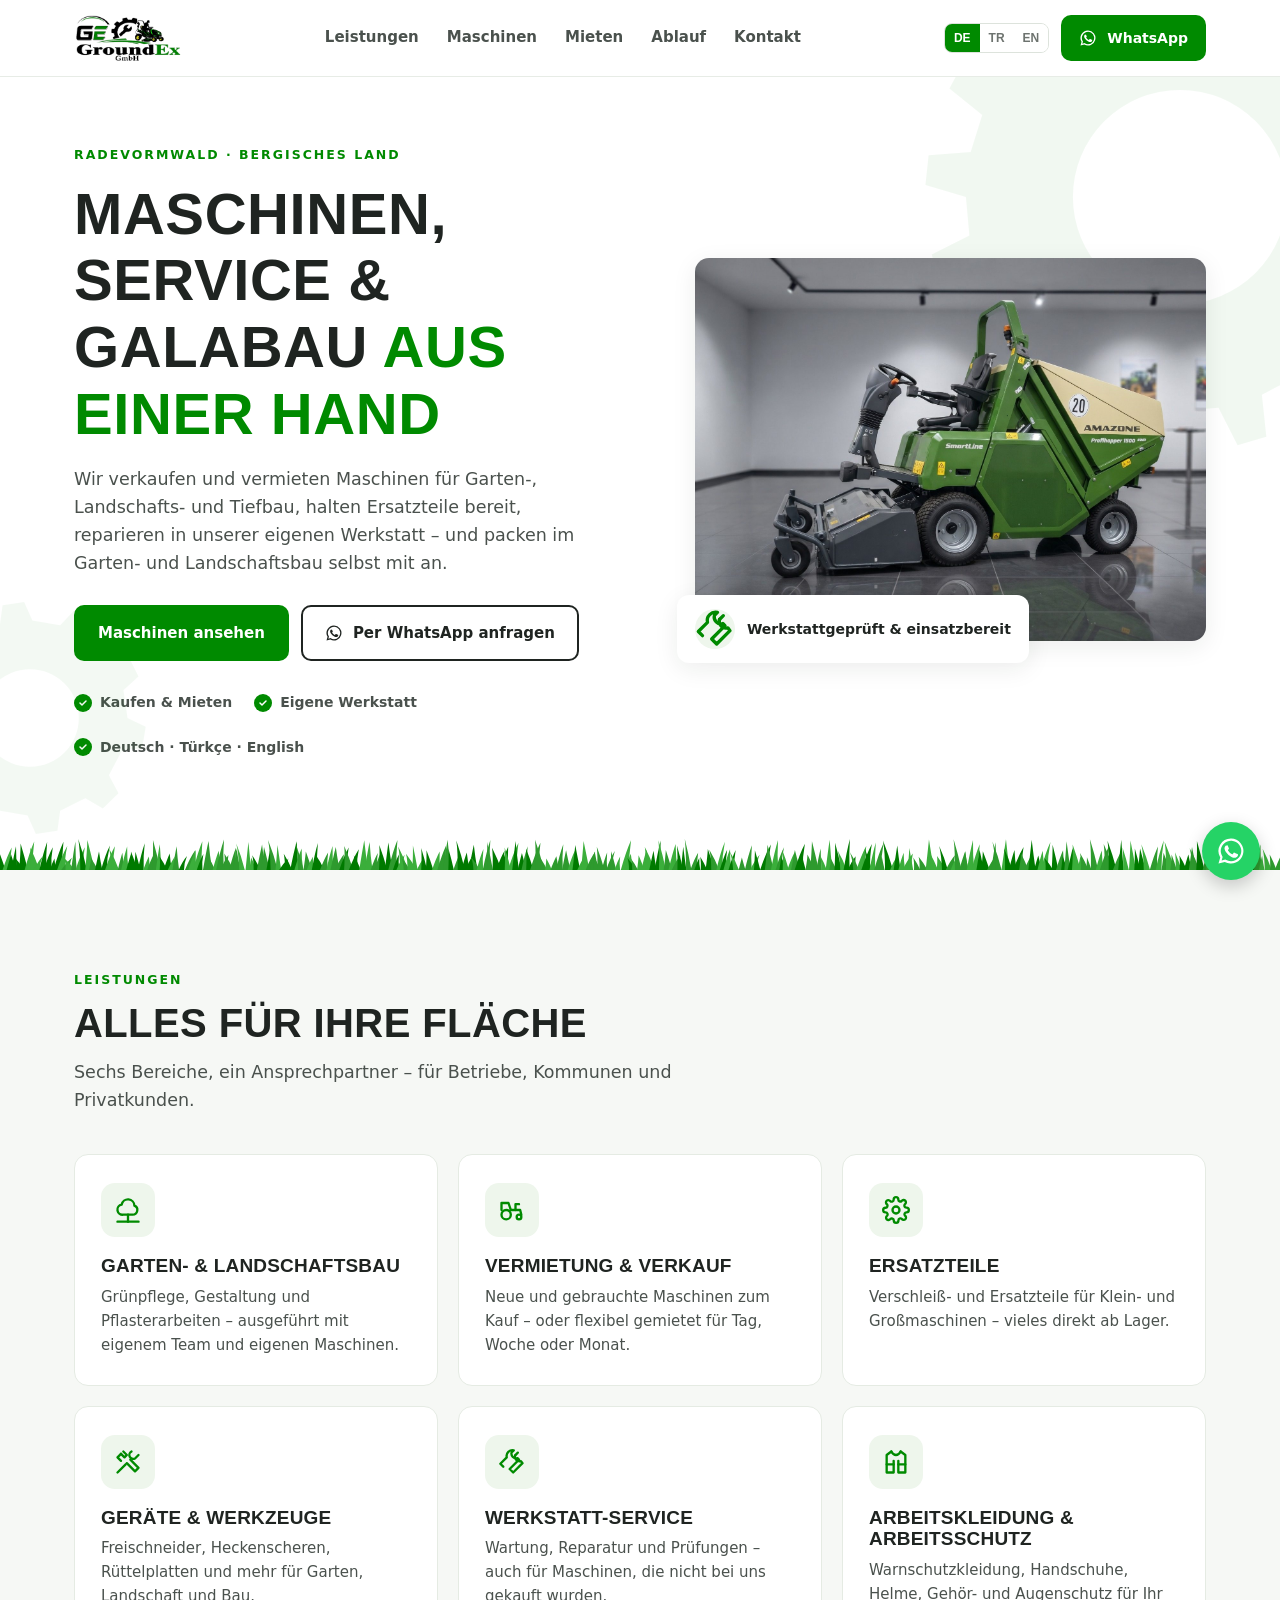
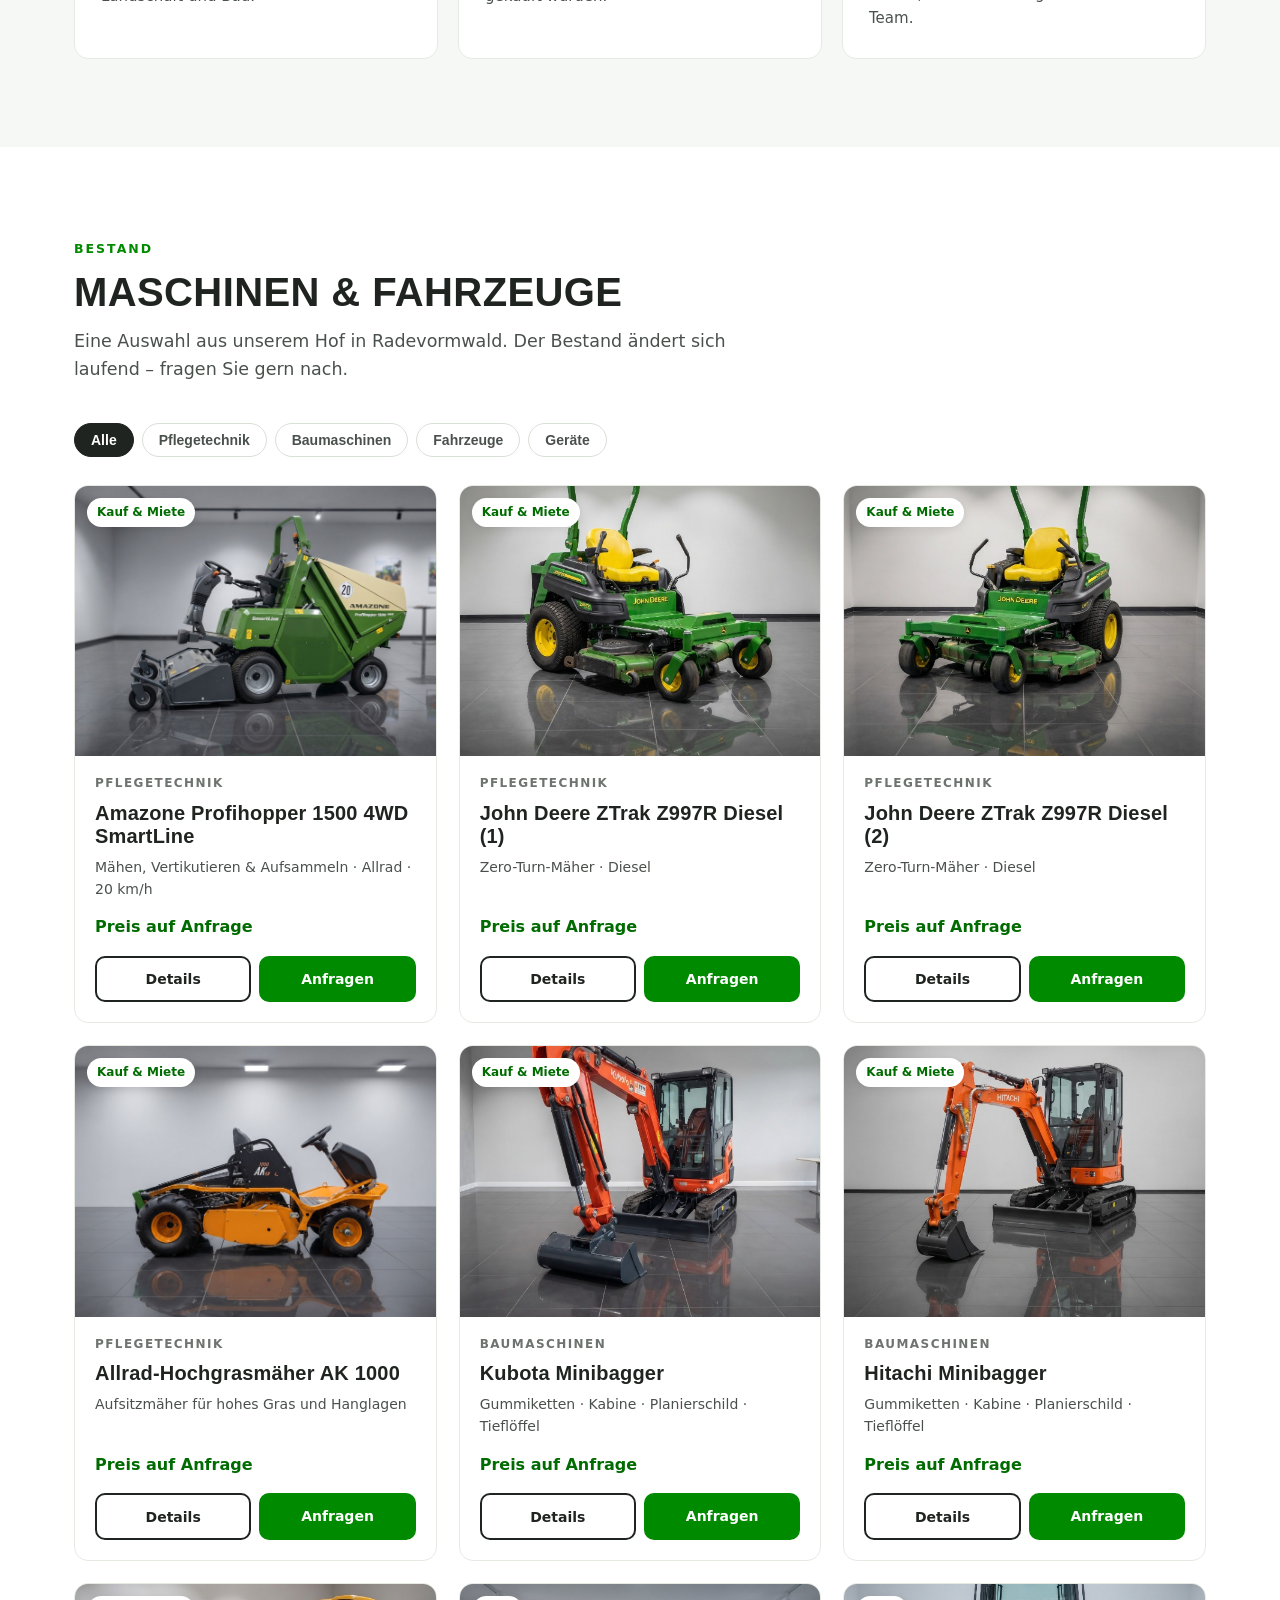
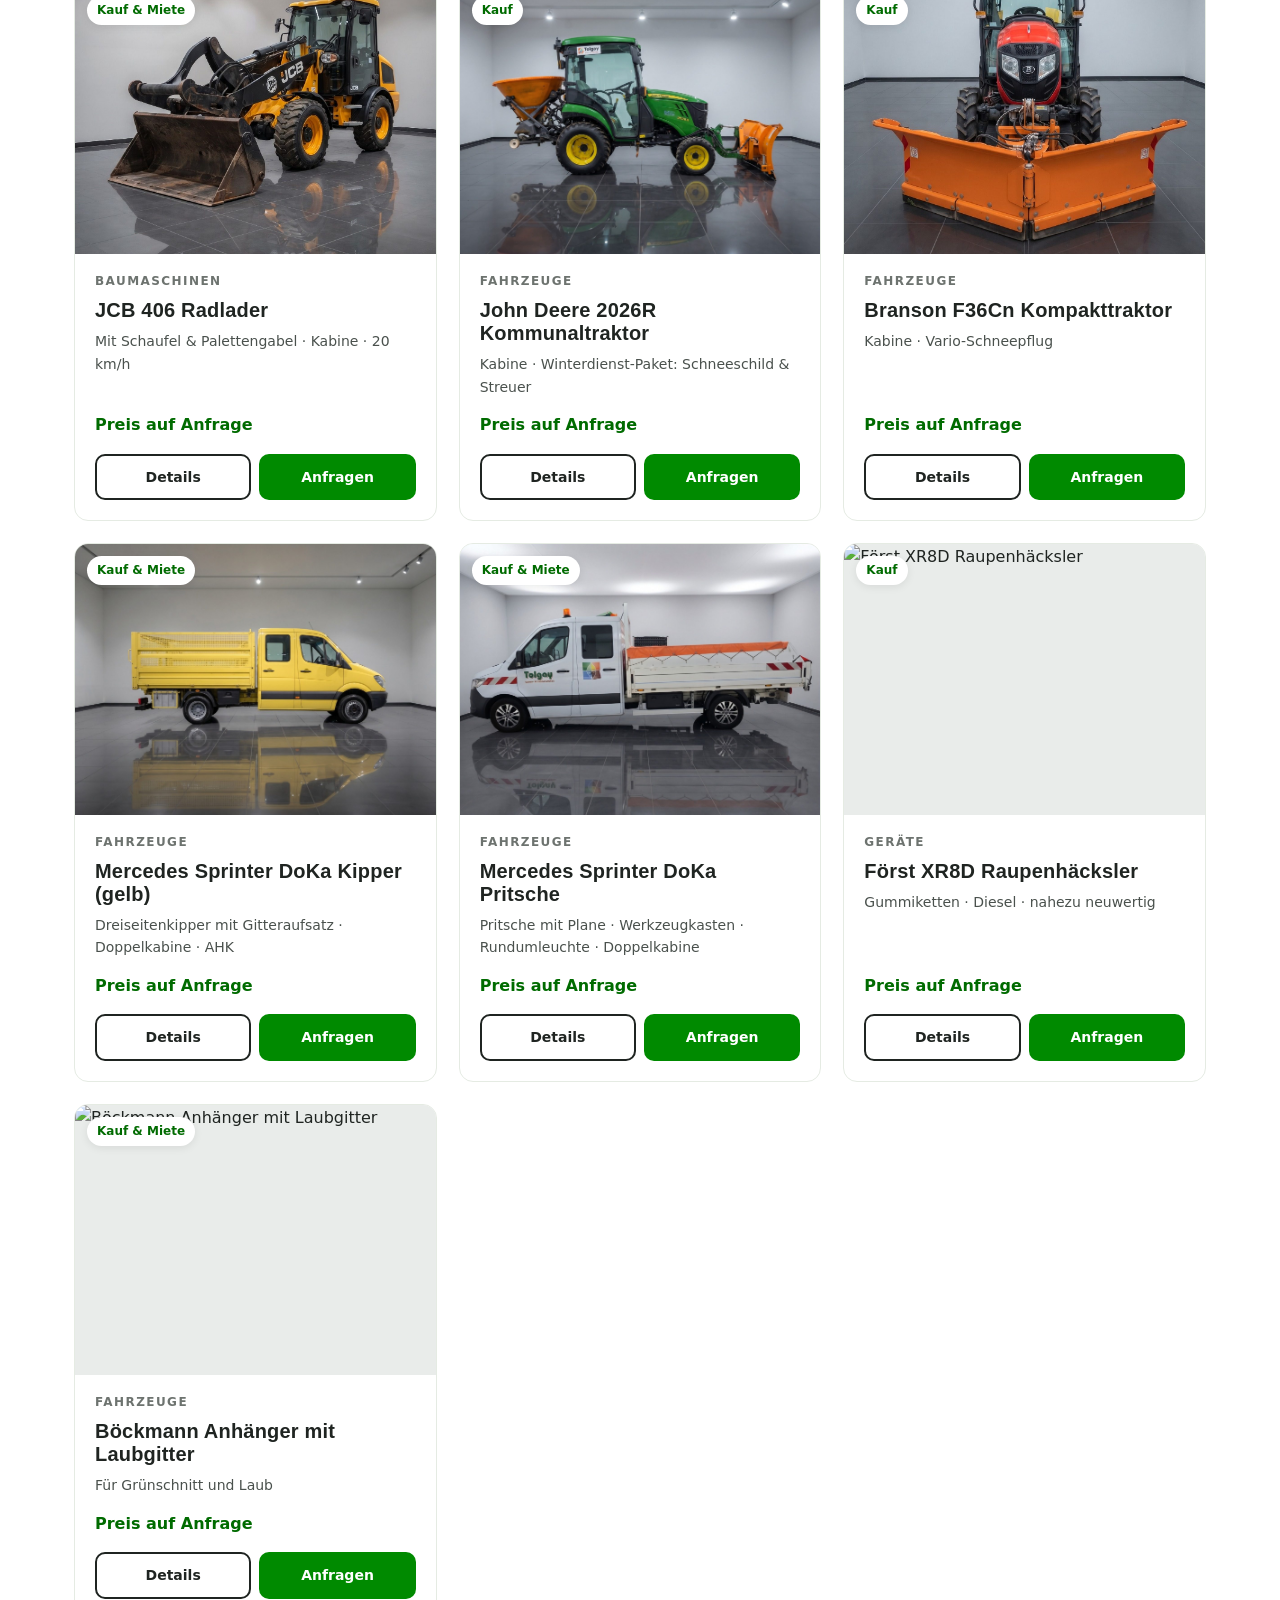
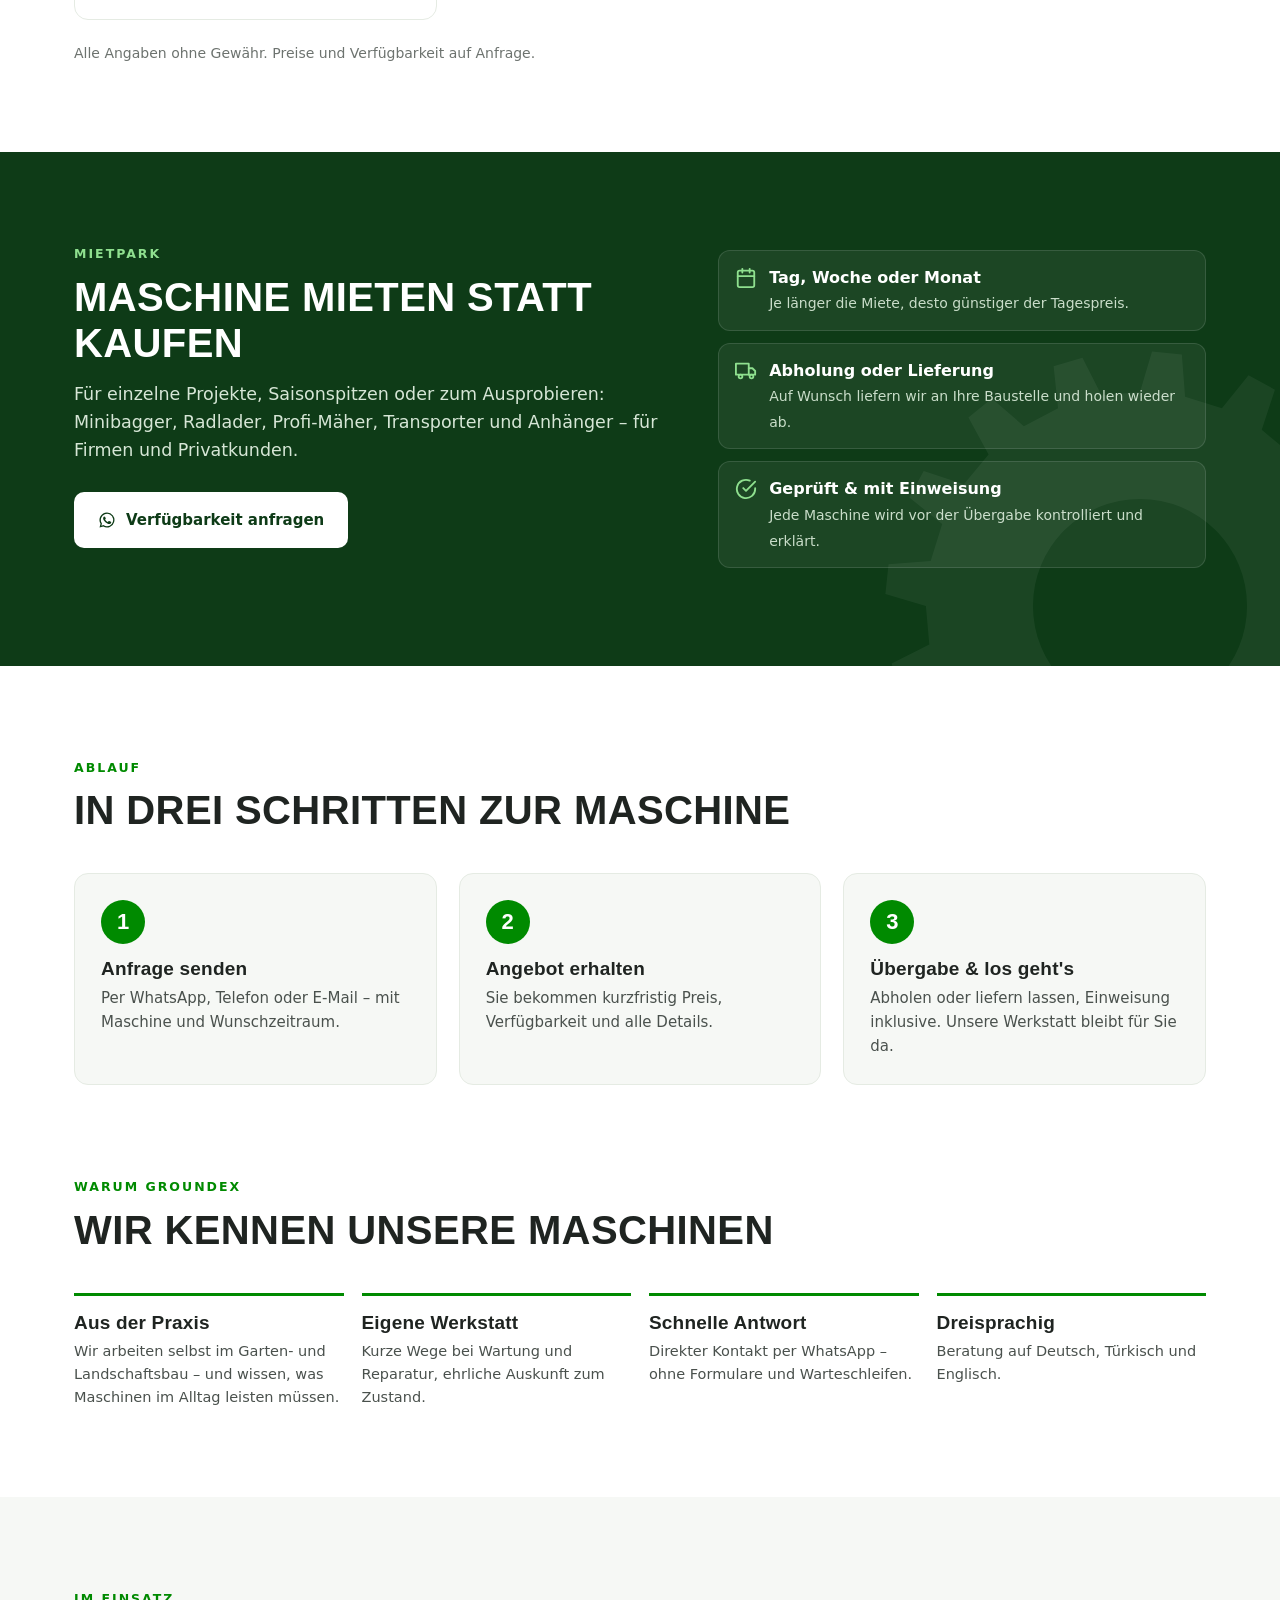
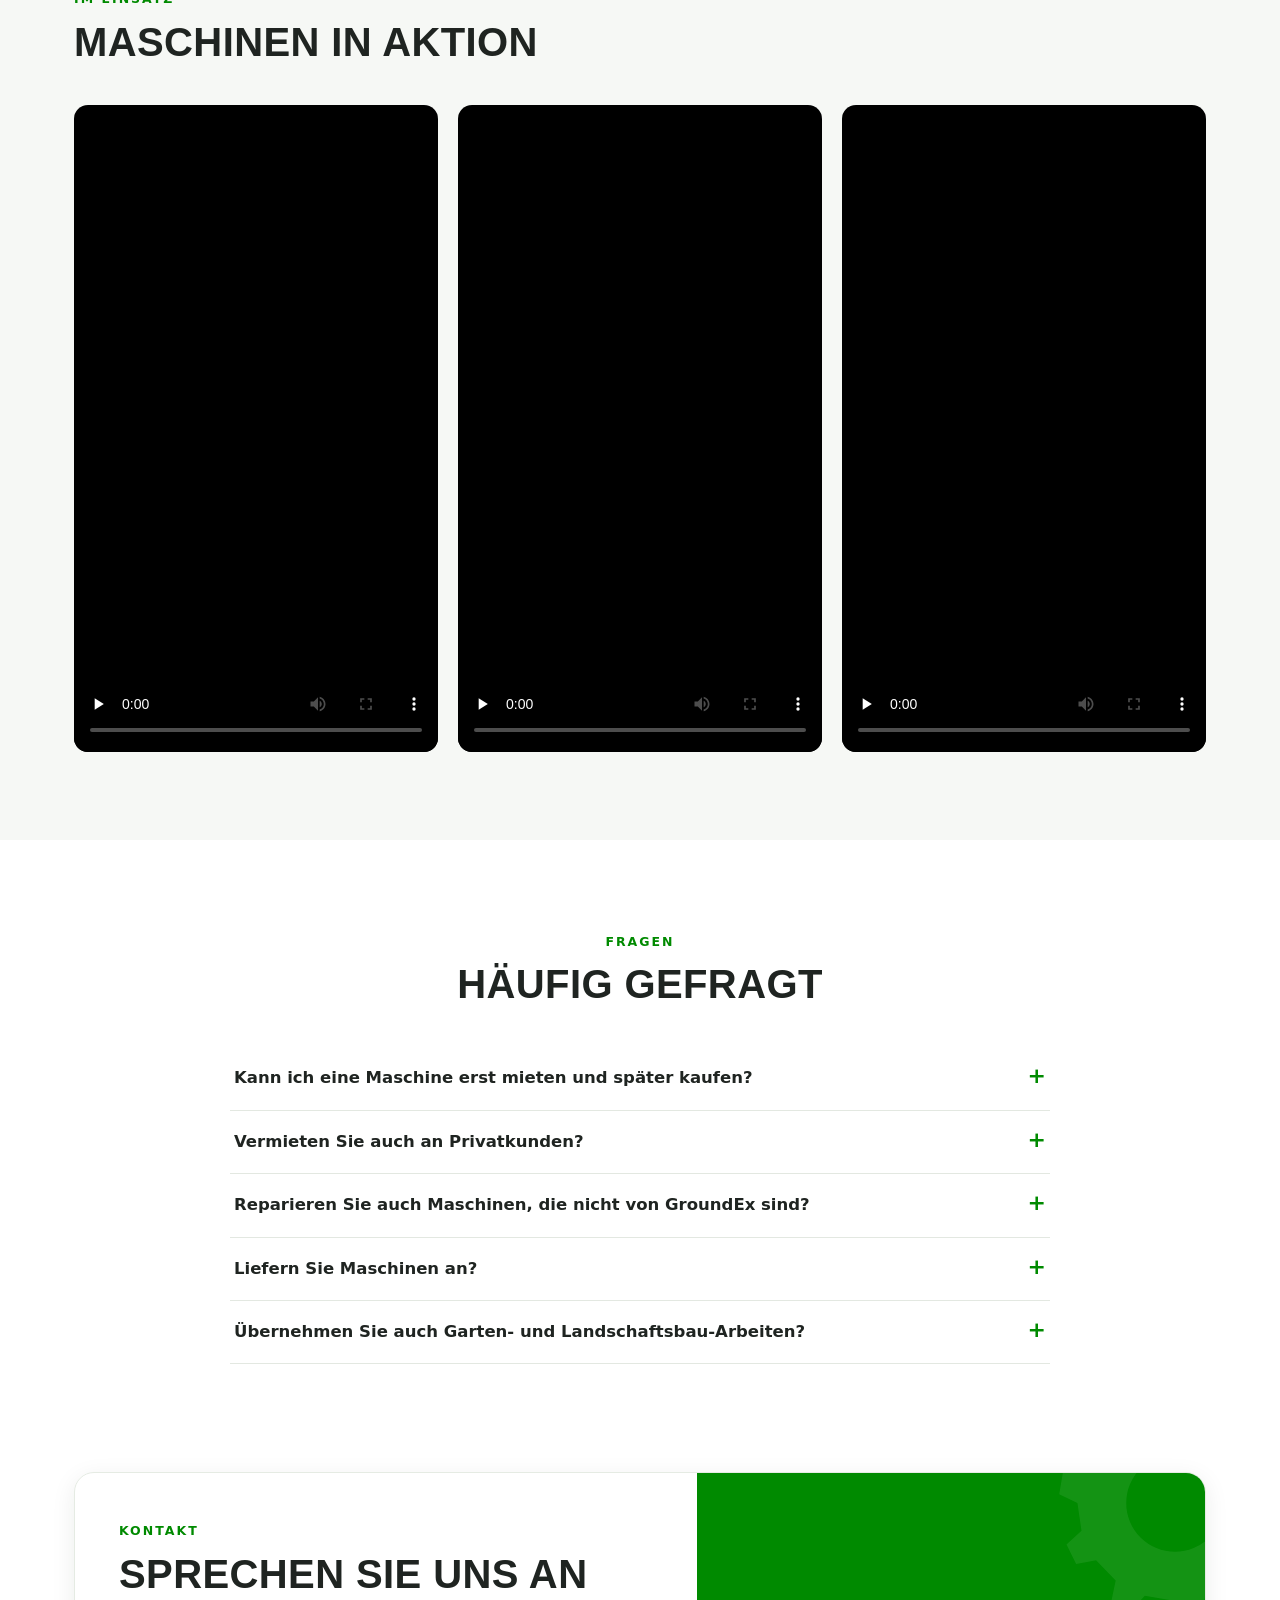
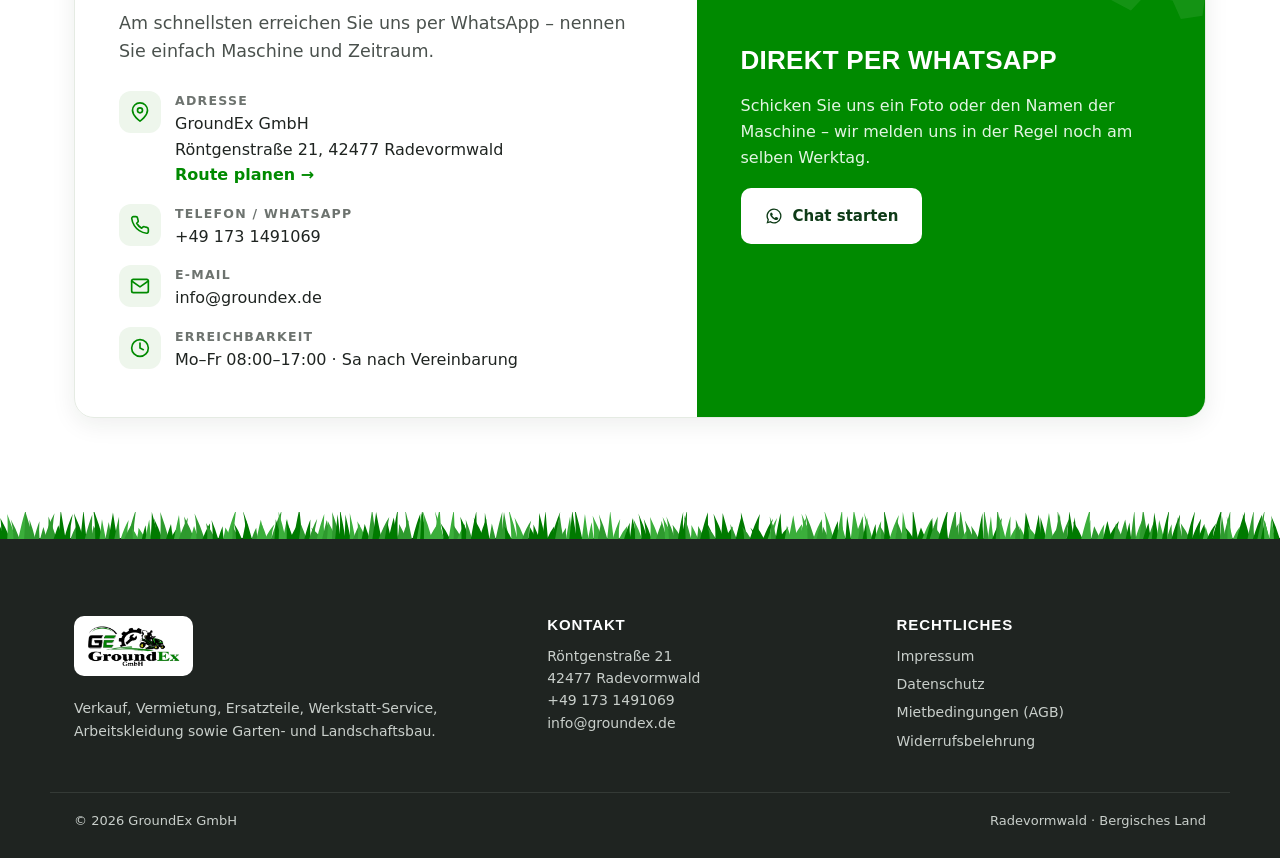
==== commit dafd8c78: "Add files via upload" ====
--- a/index.html
+++ b/index.html
@@ -1,1230 +1,435 @@
 <!DOCTYPE html>
 <!--
-  GroundEx GmbH — Website-Entwurf / Site Taslağı v2
-  Dil seçenekli: DE (varsayılan) / TR / EN
-
-  ================= TÜRKÇE NOTLAR =================
-  1) WHATSAPP_NUMBER: script içinde en üstte, kendi numaranla değiştir.
-  2) Yeni araç/malzeme eklemek: script içinde "const machines" dizisini bul.
-     Yeni bir kayıt eklemek için mevcutlardan birini kopyala, sona yapıştır, bilgileri değiştir. Örnek:
-
-     { name:"Örnek Makine Adı", category:"baumaschinen", type:"kauf", price:"10.000 €", specs:"Baujahr 2020 · 500 Bh", image:"" }
-
-     category şu üç değerden biri olmalı: "baumaschinen" | "fahrzeuge" | "werkzeuge"
-     type şu üç değerden biri olmalı:     "kauf" | "miete" | "kauf_miete"
-     image alanına fotoğraf linki yazarsan foto görünür, boş "" bırakırsan ikon görünür.
-     name, price, specs alanlarını istediğin dilde/serbest yazabilirsin — bunlar otomatik çevrilmez,
-     sadece category ve type etiketleri (Satılık/Kiralık, İş Makineleri/Araçlar vb.) dile göre otomatik değişir.
-  3) Metin çevirileri: script içinde "const i18n" bölümünde de/tr/en olarak var,
-     istersen buradan da düzenleyebilirsin.
-  4) Adres/e-posta/telefon: HTML içinde "Kontakt/İletişim/Contact" bölümündeki placeholder'lar.
-  ==================================================
+  GroundEx GmbH — Website v3 (DE / TR / EN)
+  ==================== TÜRKÇE NOTLAR ====================
+  • Makine listesi Google Tablo'dan otomatik gelir (SHEET_CSV_URL, aşağıda script içinde).
+    Sütunlar: A İsim · B Kategori (pflege / baumaschinen / fahrzeuge / werkzeuge) ·
+    C Tür (kauf / miete / kauf_miete) · D Fiyat · E Özellikler ·
+    F Fotoğraflar (images/ klasöründeki dosya adları, virgülle) · G Detaylar (isteğe bağlı, satırları | ile ayır)
+  • Tablo yüklenemezse "machines" listesindeki yedek makineler gösterilir.
+  • Metinler "i18n" içinde: de / tr / en.
+  • Tasarım dosyası: assets/site.css (Impressum, Datenschutz vb. sayfalar da bunu kullanır).
+  =======================================================
 -->
 <html lang="de">
 <head>
 <meta charset="UTF-8">
 <meta name="viewport" content="width=device-width, initial-scale=1.0">
-<meta http-equiv="Content-Security-Policy" content="default-src 'self'; img-src 'self' data: https:; connect-src https://docs.google.com https://*.googleusercontent.com; style-src 'self' 'unsafe-inline'; font-src 'self'; script-src 'self' 'unsafe-inline'; base-uri 'none'; form-action 'none'; frame-src https://www.google.com;">
+<meta http-equiv="Content-Security-Policy" content="default-src 'self'; img-src 'self' data: https:; media-src 'self'; connect-src https://docs.google.com https://*.googleusercontent.com; style-src 'self' 'unsafe-inline'; font-src 'self'; script-src 'self' 'unsafe-inline'; base-uri 'none'; form-action 'none';">
 <meta name="referrer" content="strict-origin-when-cross-origin">
-<title>GroundEx GmbH — Landschaftsbau &amp; Maschinentechnik: Verkauf, Vermietung, Service</title>
-<meta name="description" content="GroundEx GmbH beliefert Landschaftsbauer, Kommunen und Handwerksbetriebe mit Pflegetechnik zum Kauf und stellt schwere Maschinen zur Vermietung bereit. Eigener Reparaturservice, direkter Kontakt per WhatsApp.">
+<title>GroundEx GmbH – Maschinen, Vermietung, Werkstatt &amp; GaLaBau in Radevormwald</title>
+<meta name="description" content="GroundEx GmbH in Radevormwald: Verkauf und Vermietung von Maschinen für Garten-, Landschafts- und Tiefbau, Ersatzteile, Werkstatt-Service, Arbeitskleidung sowie Garten- und Landschaftsbau.">
 <meta name="robots" content="index, follow">
 <link rel="canonical" href="https://groundex.de/">
-<!-- Sosyal medya paylaşım kartı (WhatsApp/Facebook/LinkedIn linki paylaşınca görünen önizleme) -->
 <meta property="og:type" content="business.business">
-<meta property="og:title" content="GroundEx GmbH — Landschaftsbau & Maschinentechnik">
-<meta property="og:description" content="Maschinen & Geräte zum Kauf und zur Vermietung — plus eigener Reparaturservice. Direkt per WhatsApp erreichbar.">
+<meta property="og:title" content="GroundEx GmbH – Maschinen, Vermietung, Werkstatt & GaLaBau">
+<meta property="og:description" content="Kaufen, mieten, reparieren lassen – direkt aus Radevormwald. Schnell per WhatsApp erreichbar.">
 <meta property="og:image" content="https://groundex.de/images/social-preview.jpg">
 <meta property="og:site_name" content="GroundEx GmbH">
 <meta property="og:locale" content="de_DE">
-<meta name="theme-color" content="#1c1f1e">
 <meta property="og:url" content="https://groundex.de/">
 <meta name="twitter:card" content="summary_large_image">
+<meta name="theme-color" content="#008A00">
 <script type="application/ld+json">
-{
-  "@context": "https://schema.org",
-  "@type": "LocalBusiness",
-  "name": "GroundEx GmbH",
-  "description": "Landschaftsbau- und Maschinentechnik: Verkauf, Vermietung und Reparatur von Pflegetechnik und Baumaschinen.",
-  "address": {
-    "@type": "PostalAddress",
-    "streetAddress": "Röntgenstraße 21",
-    "postalCode": "42477",
-    "addressLocality": "Radevormwald",
-    "addressCountry": "DE"
-  },
-  "telephone": "+491731491069",
-  "email": "info@groundex.de",
-  "image": "https://groundex.de/images/social-preview.jpg",
-  "url": "https://groundex.de/",
-  "openingHours": "Mo-Fr 08:00-17:00"
-}
+{"@context":"https://schema.org","@type":"LocalBusiness","name":"GroundEx GmbH",
+ "description":"Verkauf und Vermietung von Maschinen für Garten-, Landschafts- und Tiefbau, Ersatzteile, Werkstatt-Service, Arbeitskleidung, Garten- und Landschaftsbau.",
+ "address":{"@type":"PostalAddress","streetAddress":"Röntgenstraße 21","postalCode":"42477","addressLocality":"Radevormwald","addressCountry":"DE"},
+ "telephone":"+491731491069","email":"info@groundex.de","image":"https://groundex.de/images/social-preview.jpg","url":"https://groundex.de/","openingHours":"Mo-Fr 08:00-17:00"}
 </script>
 <link rel="icon" type="image/png" href="images/favicon.png">
 <link rel="stylesheet" href="fonts/fonts.css">
-<style>
-  :root{
-    --asphalt:#1c1f1e;
-    --asphalt-2:#262b29;
-    --steel:#3a4750;
-    --concrete:#edeae3;
-    --concrete-2:#e2ddd0;
-    --orange:#e8590c;
-    --orange-dark:#c2480a;
-    --yellow:#f2b705;
-    --line:#3d4340;
-  }
-  *{margin:0;padding:0;box-sizing:border-box;}
-  html{scroll-behavior:smooth;}
-  body{
-    font-family:'Inter',sans-serif;
-    background:var(--concrete);
-    color:var(--asphalt);
-    line-height:1.5;
-    -webkit-font-smoothing:antialiased;
-  }
-  h1,h2,h3,.display{
-    font-family:'Oswald',sans-serif;
-    text-transform:uppercase;
-    letter-spacing:0.01em;
-    font-weight:600;
-  }
-  .mono{font-family:'IBM Plex Mono',monospace;}
-  a{color:inherit;text-decoration:none;}
-  .stripe{
-    height:10px;
-    background:repeating-linear-gradient(45deg,var(--yellow) 0 18px, var(--asphalt) 18px 36px);
-    background-size:51px 51px;
-    animation:stripe-move 2.4s linear infinite;
-  }
-  .stripe.thin{height:6px;}
-  @keyframes stripe-move{
-    0%{background-position:0 0;}
-    100%{background-position:51px 0;}
-  }
-  @media (prefers-reduced-motion: reduce){
-    .stripe{animation:none;}
-  }
-  .wrap{max-width:1180px;margin:0 auto;padding:0 24px;}
-
-  /* SCROLL REVEAL */
-  .reveal{opacity:0;transform:translateY(18px);transition:opacity .6s ease, transform .6s ease;}
-  .reveal.in-view{opacity:1;transform:translateY(0);}
-
-  /* NAV */
-  header{position:sticky;top:0;z-index:50;background:var(--asphalt);border-bottom:1px solid var(--line);}
-  .navbar{display:flex;align-items:center;justify-content:space-between;padding:14px 24px;max-width:1180px;margin:0 auto;gap:16px;}
-  .logo{display:flex;align-items:center;gap:2px;font-family:'Oswald',sans-serif;font-weight:700;font-size:22px;color:var(--concrete);letter-spacing:0.02em;flex-shrink:0;
-    background:var(--concrete);padding:8px 14px;border-radius:6px;}
-  .logo img{height:46px;width:auto;display:block;background:#fff;padding:3px 8px;border-radius:4px;}
-  .tagline-badge{display:inline-flex;align-items:center;gap:8px;background:rgba(242,183,5,0.12);border:1px solid rgba(242,183,5,0.4);color:var(--yellow);padding:8px 16px;border-radius:2px;font-size:13px;font-weight:600;letter-spacing:0.02em;margin-top:26px;}
-  .tagline-badge svg{width:15px;height:15px;flex-shrink:0;}
-  .logo span.box{background:var(--orange);color:var(--asphalt);padding:2px 8px;margin-left:2px;}
-  nav.links{display:flex;gap:28px;}
-  nav.links a{color:var(--concrete-2);font-size:14px;font-weight:600;text-transform:uppercase;letter-spacing:0.04em;transition:color .15s;}
-  nav.links a:hover{color:var(--yellow);}
-  .nav-right{display:flex;align-items:center;gap:14px;}
-  .lang-switch{display:flex;border:1px solid var(--line);border-radius:2px;overflow:hidden;}
-  .lang-btn{background:transparent;border:none;color:var(--concrete-2);font-family:'IBM Plex Mono',monospace;font-size:12px;font-weight:600;padding:7px 10px;cursor:pointer;letter-spacing:0.04em;transition:.15s;}
-  .lang-btn.active{background:var(--orange);color:#fff;}
-  .lang-btn:not(.active):hover{color:var(--yellow);}
-  .wa-btn{display:inline-flex;align-items:center;gap:8px;background:var(--orange);color:#fff;padding:10px 18px;font-weight:700;font-size:14px;text-transform:uppercase;letter-spacing:0.03em;border-radius:2px;transition:background .15s, transform .15s;border:none;cursor:pointer;white-space:nowrap;}
-  .wa-btn:hover{background:var(--orange-dark);transform:translateY(-1px);}
-  .menu-toggle{display:none;background:none;border:none;color:var(--concrete);font-size:24px;cursor:pointer;}
-
-  /* FLOATING WHATSAPP BUTTON */
-  .wa-float{
-    position:fixed;bottom:24px;right:24px;z-index:100;
-    display:flex;align-items:center;gap:10px;
-    background:#25D366;color:#fff;
-    padding:14px 20px;border-radius:50px;
-    box-shadow:0 6px 20px rgba(0,0,0,0.35);
-    font-weight:700;font-size:14px;letter-spacing:0.02em;
-    text-transform:uppercase;
-    transition:transform .15s, box-shadow .15s;
-  }
-  .wa-float:hover{transform:translateY(-2px) scale(1.03);box-shadow:0 10px 26px rgba(0,0,0,0.4);}
-  .wa-float svg{width:22px;height:22px;flex-shrink:0;}
-  .wa-float .pulse{
-    position:absolute;inset:0;border-radius:50px;
-    box-shadow:0 0 0 0 rgba(37,211,102,0.55);
-    animation:wa-pulse 2.2s infinite;
-    pointer-events:none;
-  }
-  @keyframes wa-pulse{
-    0%{box-shadow:0 0 0 0 rgba(37,211,102,0.55);}
-    70%{box-shadow:0 0 0 16px rgba(37,211,102,0);}
-    100%{box-shadow:0 0 0 0 rgba(37,211,102,0);}
-  }
-  @media (max-width:560px){
-    .wa-float{bottom:16px;right:16px;padding:13px 16px;}
-    .wa-float span.wa-float-label{display:none;}
-  }
-
-
-  /* HERO */
-  .hero{background:linear-gradient(180deg,var(--asphalt) 0%, var(--asphalt-2) 100%);color:var(--concrete);padding:90px 24px 70px;position:relative;overflow:hidden;}
-
-  /* SİNEMATİK ARKA PLAN FOTOĞRAFI — yavaş Ken Burns zoom + sinema renk tonlaması */
-  .hero-bg{
-    position:absolute;inset:0;z-index:0;
-    background-size:cover;background-position:center 35%;
-    filter:grayscale(0.1) contrast(1.05) brightness(0.85) sepia(0.08) saturate(1.15);
-    animation:ken-burns 26s ease-in-out infinite alternate;
-    will-change:transform;
-  }
-  @keyframes ken-burns{
-    from{transform:scale(1.0) translate(0,0);}
-    to{transform:scale(1.12) translate(-1%,-1%);}
-  }
-  .hero-grade{
-    position:absolute;inset:0;z-index:0;pointer-events:none;
-    background:
-      linear-gradient(180deg, rgba(10,12,13,0.35) 0%, rgba(10,12,13,0.12) 30%, rgba(10,12,13,0.5) 78%, rgba(10,12,13,0.88) 100%),
-      linear-gradient(90deg, rgba(10,12,13,0.62) 0%, rgba(10,12,13,0.15) 50%, transparent 68%),
-      radial-gradient(ellipse at center, transparent 50%, rgba(0,0,0,0.32) 100%);
-  }
-  /* FİLM GRAIN — hafif, titreşen tanecik dokusu */
-  .hero-grain{
-    position:absolute;inset:0;z-index:0;pointer-events:none;opacity:0.5;mix-blend-mode:overlay;
-    background-image:url("data:image/svg+xml;utf8,<svg xmlns='http://www.w3.org/2000/svg' width='120' height='120'><filter id='n'><feTurbulence type='fractalNoise' baseFrequency='0.9' numOctaves='2' stitchTiles='stitch'/><feColorMatrix type='saturate' values='0'/></filter><rect width='100%25' height='100%25' filter='url(%23n)' opacity='0.6'/></svg>");
-    animation:grain-shift 0.6s steps(4) infinite;
-  }
-  @keyframes grain-shift{
-    0%{transform:translate(0,0);}
-    25%{transform:translate(-2%,1%);}
-    50%{transform:translate(1%,-2%);}
-    75%{transform:translate(-1%,-1%);}
-    100%{transform:translate(0,0);}
-  }
-  /* LETTERBOX — sinema formatı üst/alt bantlar */
-  .letterbox{position:absolute;left:0;right:0;background:#000;z-index:4;pointer-events:none;}
-  .letterbox-top{top:0;height:5%;}
-  .letterbox-bottom{bottom:0;height:5%;}
-  @media (max-width:700px){.letterbox{height:3.2%;}}
-  @media (prefers-reduced-motion: reduce){
-    .hero-bg{animation:none;}
-    .hero-grain{animation:none;}
-  }
-  .hero::before{content:"";position:absolute;right:-10%;top:-20%;width:600px;height:600px;background:radial-gradient(circle, rgba(232,89,12,0.16) 0%, transparent 70%);}
-  .hero-inner{max-width:1180px;margin:0 auto;position:relative;}
-
-  /* İŞ MAKİNESİ SİLÜETLERİ — ufukta sürekli kayan, sıcak ışıkla arkadan aydınlatılmış sahne */
-  .skyline{position:absolute;left:0;right:0;bottom:190px;overflow:hidden;pointer-events:none;z-index:0;}
-  .skyline-track{display:flex;width:200%;height:100%;will-change:transform;}
-  .skyline-svg{width:50%;height:100%;flex-shrink:0;display:block;}
-  .skyline-far{height:70px;opacity:0.3;filter:blur(0.5px);}
-  .skyline-far .skyline-track{animation:skyline-scroll 55s linear infinite;}
-  .skyline-near{height:95px;opacity:0.55;bottom:150px;}
-  .skyline-near .skyline-track{animation:skyline-scroll 30s linear infinite reverse;}
-  @keyframes skyline-scroll{
-    from{transform:translateX(0);}
-    to{transform:translateX(-50%);}
-  }
-  @media (prefers-reduced-motion: reduce){
-    .skyline-track{animation:none;}
-  }
-  @media (max-width:960px){
-    .skyline{display:none;}
-  }
-  .light-sweep{
-    position:absolute;inset:0;overflow:hidden;pointer-events:none;z-index:0;
-  }
-  .light-sweep::before{
-    content:"";position:absolute;top:-30%;left:-40%;width:55%;height:160%;
-    background:linear-gradient(78deg, transparent 0%, rgba(242,183,5,0.02) 30%, rgba(242,183,5,0.22) 50%, rgba(255,255,255,0.06) 52%, rgba(242,183,5,0.22) 54%, rgba(242,183,5,0.02) 70%, transparent 100%);
-    transform:rotate(6deg);
-    animation:sweep 6s ease-in-out infinite;
-  }
-  @keyframes sweep{
-    0%{left:-50%;}
-    50%{left:85%;}
-    100%{left:-50%;}
-  }
-  /* Yavaş "nefes alan" arka plan parlaması — sürekli, göze çarpan büyüyüp küçülme */
-  .hero::before{
-    animation:glow-pulse 5s ease-in-out infinite;
-  }
-  @keyframes glow-pulse{
-    0%,100%{opacity:0.7;transform:scale(1);}
-    50%{opacity:1;transform:scale(1.15);}
-  }
-
-  /* SİNEMATİK METİN GİRİŞİ — sayfa yüklenince kademeli beliren başlık/metin/butonlar */
-  .cinema-in{
-    opacity:0;transform:translateY(28px);
-    animation:cinema-reveal 0.9s cubic-bezier(.16,.84,.44,1) forwards;
-  }
-  .cinema-in.d1{animation-delay:.05s;}
-  .cinema-in.d2{animation-delay:.18s;}
-  .cinema-in.d3{animation-delay:.34s;}
-  .cinema-in.d4{animation-delay:.48s;}
-  .cinema-in.d5{animation-delay:.62s;}
-  @keyframes cinema-reveal{
-    to{opacity:1;transform:translateY(0);}
-  }
-  @media (prefers-reduced-motion: reduce){
-    .cinema-in{animation:none;opacity:1;transform:none;}
-    .light-sweep::before{animation:none;display:none;}
-  }
-
-  /* TOZ / DUMAN BULUTLARI */
-  .dust-field{position:absolute;inset:0;overflow:hidden;pointer-events:none;z-index:0;}
-  .dust-mote{
-    position:absolute;border-radius:50%;
-    background:radial-gradient(circle, rgba(242,183,5,0.22) 0%, rgba(242,183,5,0.07) 45%, transparent 72%);
-    filter:blur(2px);
-    animation:dust-drift linear infinite;
-    will-change:transform,opacity;
-  }
-  @keyframes dust-drift{
-    0%{transform:translate(0,0) scale(0.8);opacity:0;}
-    15%{opacity:0.6;}
-    50%{transform:translate(var(--dx,40px),calc(var(--dy,-60px)*0.5)) scale(1.25);}
-    85%{opacity:0.5;}
-    100%{transform:translate(calc(var(--dx,40px)*2),var(--dy,-60px)) scale(1.5);opacity:0;}
-  }
-  @media (prefers-reduced-motion: reduce){
-    .dust-mote{animation:none;display:none;}
-  }
-  .eyebrow{font-family:'IBM Plex Mono',monospace;font-size:13px;color:var(--yellow);letter-spacing:0.12em;text-transform:uppercase;margin-bottom:18px;}
-  .hero h1{font-size:clamp(36px,6vw,64px);line-height:1.04;max-width:820px;margin-bottom:22px;}
-  .hero h1 em{color:var(--orange);font-style:normal;display:block;}
-  .hero p.lead{font-size:18px;color:var(--concrete-2);max-width:560px;margin-bottom:34px;font-weight:400;}
-  .hero-ctas{display:flex;gap:16px;flex-wrap:wrap;}
-  .stats-strip{max-width:1180px;margin:56px auto 0;display:grid;grid-template-columns:repeat(4,1fr);gap:1px;background:var(--line);border-top:1px solid var(--line);position:relative;}
-  .stat{padding:20px 8px 0;text-align:center;}
-  .stat-num{font-family:'Oswald',sans-serif;font-size:28px;font-weight:700;color:var(--yellow);}
-  .stat-label{font-size:12px;color:var(--concrete-2);text-transform:uppercase;letter-spacing:0.04em;margin-top:4px;}
-  @media (max-width:700px){.stats-strip{grid-template-columns:repeat(2,1fr);row-gap:20px;}}
-  .btn-outline{display:inline-flex;align-items:center;gap:8px;border:1.5px solid var(--concrete-2);color:var(--concrete);padding:12px 22px;font-weight:600;font-size:14px;text-transform:uppercase;letter-spacing:0.03em;border-radius:2px;transition:border-color .15s, color .15s;}
-  .btn-outline:hover{border-color:var(--yellow);color:var(--yellow);}
-
-  /* SERVICES */
-  .services{background:var(--concrete);padding:64px 24px;}
-  .services-grid{max-width:1180px;margin:0 auto;display:grid;grid-template-columns:repeat(3,1fr);gap:1px;background:var(--asphalt);border:1px solid var(--asphalt);}
-  .service-card{background:var(--concrete);padding:36px 28px;}
-  .service-card .num{font-family:'IBM Plex Mono',monospace;color:var(--orange);font-size:13px;letter-spacing:0.06em;margin-bottom:14px;display:block;}
-  .service-card h3{font-size:22px;margin-bottom:10px;}
-  .service-card p{font-size:14.5px;color:#4a4a44;}
-
-  /* SECTION HEADS */
-  .section-head{max-width:1180px;margin:0 auto;padding:70px 24px 10px;}
-  .section-head .eyebrow-dark{font-family:'IBM Plex Mono',monospace;font-size:13px;color:var(--orange-dark);letter-spacing:0.1em;text-transform:uppercase;margin-bottom:10px;}
-  .section-head h2{font-size:clamp(28px,4vw,40px);}
-  .section-head p.note{color:#666;font-size:14.5px;margin-top:10px;max-width:560px;}
-
-  /* FILTER TABS */
-  .filters{max-width:1180px;margin:28px auto 0;padding:0 24px;display:flex;gap:10px;flex-wrap:wrap;}
-  .filter-btn{background:transparent;border:1.5px solid var(--asphalt);color:var(--asphalt);padding:8px 16px;font-size:13px;font-weight:600;text-transform:uppercase;letter-spacing:0.03em;cursor:pointer;border-radius:2px;transition:.15s;}
-  .filter-btn.active, .filter-btn:hover{background:var(--asphalt);color:var(--concrete);}
-
-  /* MACHINE GRID */
-  .machine-grid{max-width:1180px;margin:0 auto;padding:34px 24px 20px;display:grid;grid-template-columns:repeat(3,1fr);gap:24px;}
-  .card{background:#fff;border:1px solid #ddd6c6;display:flex;flex-direction:column;transition:transform .18s, box-shadow .18s;}
-  .card:hover{transform:translateY(-4px);box-shadow:0 10px 24px rgba(28,31,30,0.12);}
-  .card-media{aspect-ratio:4/3;background:var(--steel);display:flex;align-items:center;justify-content:center;position:relative;overflow:hidden;}
-  .card-media img{width:100%;height:100%;object-fit:cover;transition:transform .4s ease;}
-  .card:hover .card-media img{transform:scale(1.08);}
-  .card-media .icon{width:64px;height:64px;stroke:var(--concrete-2);opacity:0.85;}
-  .badge{position:absolute;top:10px;left:10px;background:var(--yellow);color:var(--asphalt);font-family:'IBM Plex Mono',monospace;font-size:11px;font-weight:600;padding:4px 9px;letter-spacing:0.04em;text-transform:uppercase;}
-  .badge.example{background:var(--asphalt);color:var(--yellow);left:auto;right:10px;top:10px;}
-  .card-body{padding:18px 18px 20px;display:flex;flex-direction:column;gap:8px;flex:1;}
-  .card-body h3{font-size:18px;letter-spacing:0.005em;}
-  .card-body .specs{font-size:12.5px;color:#666;line-height:1.6;}
-  .card-footer{display:flex;align-items:center;justify-content:space-between;padding:14px 18px;border-top:1px solid #eee5d3;}
-  .price{font-family:'IBM Plex Mono',monospace;font-weight:600;font-size:16px;color:var(--asphalt);}
-  .price small{font-size:11px;color:#888;font-weight:500;}
-  .detail-btn{font-size:12.5px;font-weight:700;color:var(--orange);text-transform:uppercase;letter-spacing:0.03em;display:flex;align-items:center;gap:5px;}
-  .detail-btn:hover{color:var(--orange-dark);}
-
-  /* PROCESS */
-  .process{background:var(--concrete-2);padding:70px 24px;}
-  .process-grid{max-width:1180px;margin:34px auto 0;display:grid;grid-template-columns:repeat(3,1fr);gap:28px;}
-  .process-step{position:relative;padding-left:6px;}
-  .process-step .step-num{font-family:'Oswald',sans-serif;font-size:44px;font-weight:700;color:var(--orange);opacity:0.9;line-height:1;margin-bottom:12px;}
-  .process-step h4{font-size:17px;text-transform:uppercase;margin-bottom:8px;letter-spacing:0.02em;}
-  .process-step p{font-size:14px;color:#555;}
-
-  /* WHY US */
-  .why{background:var(--asphalt);color:var(--concrete);padding:70px 24px;}
-  .why-inner{max-width:1180px;margin:0 auto;display:grid;grid-template-columns:1fr 1fr;gap:50px;align-items:center;}
-  .why h2{font-size:clamp(26px,4vw,36px);margin-bottom:18px;}
-  .why p.lead-p{color:var(--concrete-2);font-size:15px;margin-bottom:22px;max-width:460px;}
-  .why-list{display:flex;flex-direction:column;gap:0;}
-  .why-item{display:flex;gap:16px;padding:20px 0;border-bottom:1px solid var(--line);}
-  .why-item:first-child{padding-top:0;}
-  .why-item .mark{color:var(--orange);font-family:'IBM Plex Mono',monospace;font-weight:600;font-size:14px;}
-  .why-item h4{font-size:16px;margin-bottom:4px;text-transform:none;font-family:'Inter',sans-serif;font-weight:700;}
-  .why-item p{font-size:13.5px;color:#a9a49a;margin:0;max-width:100%;}
-
-  /* FAQ */
-  .faq{background:var(--concrete);padding:70px 24px;}
-  .faq-list{max-width:820px;margin:34px auto 0;}
-  .faq-item{border-bottom:1px solid #d8d1bf;}
-  .faq-q{width:100%;text-align:left;background:none;border:none;padding:20px 4px;display:flex;justify-content:space-between;align-items:center;cursor:pointer;font-size:16px;font-weight:600;color:var(--asphalt);gap:16px;}
-  .faq-q .plus{font-family:'IBM Plex Mono',monospace;color:var(--orange);font-size:20px;transition:transform .2s;flex-shrink:0;}
-  .faq-item.open .faq-q .plus{transform:rotate(45deg);}
-  .faq-a{max-height:0;overflow:hidden;transition:max-height .25s ease;}
-  .faq-a p{padding:0 4px 20px;font-size:14.5px;color:#555;max-width:640px;}
-
-
-  /* VAKA ÇALIŞMALARI / REFERANS PROJELER */
-  .cases{background:var(--concrete);padding:70px 24px;}
-  .cases-grid{max-width:1180px;margin:34px auto 0;display:grid;grid-template-columns:repeat(3,1fr);gap:24px;}
-  .case-card{background:#fff;border:1.5px dashed #c9c2ae;padding:0;position:relative;overflow:hidden;}
-  .case-tag{position:absolute;top:14px;left:14px;background:var(--asphalt);color:var(--yellow);font-family:'IBM Plex Mono',monospace;font-size:10.5px;font-weight:600;padding:3px 10px;letter-spacing:0.05em;text-transform:uppercase;z-index:2;}
-  .case-media{aspect-ratio:16/10;background:var(--steel);display:flex;align-items:center;justify-content:center;color:var(--concrete-2);font-family:'IBM Plex Mono',monospace;font-size:12px;}
-  .case-body{padding:20px;}
-  .case-body h4{font-size:16px;margin-bottom:8px;}
-  .case-body p{font-size:13.5px;color:#555;line-height:1.6;}
-  @media (max-width:860px){.cases-grid{grid-template-columns:1fr;}}
-
-  /* CONTACT / FOOTER */
-  .contact{background:var(--concrete);padding:80px 24px 40px;text-align:center;border-top:1px solid #d8d1bf;}
-  .contact h2{font-size:clamp(28px,5vw,44px);margin-bottom:16px;}
-  .contact p.lead-p{color:#555;max-width:480px;margin:0 auto 30px;font-size:15.5px;}
-  .contact .wa-btn{padding:16px 32px;font-size:16px;}
-  .contact-info{max-width:1180px;margin:60px auto 0;padding-top:34px;border-top:1px solid #d8d1bf;display:grid;grid-template-columns:repeat(3,1fr);gap:24px;text-align:left;}
-  .contact-info h4{font-size:12px;text-transform:uppercase;letter-spacing:0.06em;color:#888;margin-bottom:8px;}
-  .map-wrap{margin-top:28px;border:1px solid #ddd6c6;line-height:0;}
-  .map-wrap iframe{width:100%;height:340px;border:0;}
-  .maps-link{display:inline-flex;align-items:center;gap:5px;margin-top:8px;font-size:13px;font-weight:700;color:var(--orange);text-decoration:underline;text-underline-offset:2px;}
-  .maps-link:hover{color:var(--orange-dark);}
-  .contact-info p{margin:0;color:var(--asphalt);font-size:14.5px;}
-  footer{background:var(--asphalt);color:#7d7a72;padding:22px 24px;font-size:12.5px;}
-  footer strong{color:var(--concrete-2);}
-  .footer-inner{max-width:1180px;margin:0 auto;display:flex;flex-wrap:wrap;gap:10px 24px;align-items:center;justify-content:space-between;}
-  .footer-links{display:flex;gap:8px;font-size:12.5px;}
-  .footer-links a{color:#a9a49a;text-decoration:underline;text-underline-offset:2px;}
-  .footer-links a:hover{color:var(--yellow);}
-  .legal{background:#161918;padding:36px 24px;border-top:1px solid var(--line);}
-  .legal-inner{max-width:820px;margin:0 auto;color:#cfc9bb;}
-  .legal-inner h3{color:var(--concrete);font-size:18px;margin-bottom:14px;}
-  .legal-inner p{font-size:13.5px;line-height:1.7;margin-bottom:10px;}
-  .legal-warning{background:rgba(242,183,5,0.1);border:1px solid rgba(242,183,5,0.35);color:var(--yellow);padding:10px 14px;font-size:12.5px !important;border-radius:2px;}
-
-  @media (max-width:860px){
-    nav.links{display:none;}
-    .menu-toggle{display:block;}
-    .services-grid{grid-template-columns:1fr;}
-    .machine-grid{grid-template-columns:1fr 1fr;}
-    .process-grid{grid-template-columns:1fr;}
-    .why-inner{grid-template-columns:1fr;}
-    .contact-info{grid-template-columns:1fr;text-align:center;}
-  }
-  @media (max-width:560px){
-    .machine-grid{grid-template-columns:1fr;}
-    .hero{padding:60px 20px 50px;}
-    .nav-right{gap:8px;}
-  }
-
-
-  /* ===== Bölüm arka plan fotoğrafları =====
-     Görünürlüğü ayarlamak için 0.90 değerini değiştir (düşük = fotoğraf daha belirgin).
-     Fotoğrafı değiştirmek için url(images/....jpg) kısmını değiştir. */
-  .services{background:linear-gradient(rgba(237,234,227,.90),rgba(237,234,227,.90)),url(images/product1.jpg) center/cover no-repeat;}
-  .process{background:linear-gradient(rgba(226,221,208,.90),rgba(226,221,208,.90)),url(images/jcb1.jpg) center/cover no-repeat;}
-  .faq{background:linear-gradient(rgba(237,234,227,.92),rgba(237,234,227,.92)),url(images/trailer1.jpg) center/cover no-repeat;}
-  .contact{background:linear-gradient(rgba(237,234,227,.86),rgba(237,234,227,.86)),url(images/sprinter1.jpg) center/cover no-repeat;}
-
-  /* ===== Ürün detay penceresi (galeri + açıklama) ===== */
-  .more-btn{align-self:flex-start;margin-top:6px;background:none;border:1px solid var(--asphalt);color:var(--asphalt);font:700 12px 'IBM Plex Mono',monospace;letter-spacing:.04em;text-transform:uppercase;padding:7px 12px;cursor:pointer;transition:background .15s,color .15s;}
-  .more-btn:hover{background:var(--asphalt);color:var(--yellow);}
-  .photo-count{position:absolute;bottom:10px;right:10px;background:rgba(28,31,30,.85);color:#fff;font:600 11px 'IBM Plex Mono',monospace;padding:3px 8px;}
-  .pm{position:fixed;inset:0;z-index:9998;background:rgba(20,22,21,.82);display:none;align-items:center;justify-content:center;padding:16px;}
-  .pm.open{display:flex;}
-  .pm-box{background:#fff;max-width:920px;width:100%;max-height:92vh;overflow:auto;display:grid;grid-template-columns:1.1fr 1fr;position:relative;}
-  .pm-close{position:absolute;top:8px;right:10px;z-index:2;background:var(--asphalt);color:#fff;border:none;width:34px;height:34px;font-size:22px;cursor:pointer;line-height:1;}
-  .pm-gallery{background:var(--steel);padding:12px;}
-  .pm-main{width:100%;aspect-ratio:4/3;object-fit:contain;background:#111;display:block;}
-  .pm-thumbs{display:flex;gap:8px;margin-top:8px;flex-wrap:wrap;}
-  .pm-thumbs img{width:72px;height:54px;object-fit:cover;cursor:pointer;border:2px solid transparent;opacity:.7;}
-  .pm-thumbs img.on{border-color:var(--orange);opacity:1;}
-  .pm-info{padding:24px 22px;display:flex;flex-direction:column;gap:12px;}
-  .pm-info h3{font-size:22px;padding-right:30px;}
-  .pm-info .specs{font-size:13px;color:#666;line-height:1.6;}
-  .pm-details{font-size:14.5px;line-height:1.7;color:#333;}
-  .pm-price{font-family:'Oswald',sans-serif;font-size:18px;font-weight:700;}
-  .pm-cta{display:inline-block;background:var(--orange);color:#fff;font-weight:700;text-transform:uppercase;letter-spacing:.03em;padding:12px 18px;text-align:center;margin-top:auto;}
-  .pm-cta:hover{background:var(--orange-dark);}
-  @media(max-width:720px){.pm-box{grid-template-columns:1fr;}}
-
-  /* ===== Video galerisi ===== */
-  .videos{background:var(--asphalt);color:var(--concrete);padding:70px 24px;}
-  .video-grid{max-width:1180px;margin:34px auto 0;display:grid;grid-template-columns:repeat(3,1fr);gap:22px;}
-  .video-card{background:#000;border:1px solid var(--line);overflow:hidden;}
-  .video-card video{width:100%;aspect-ratio:848/478;display:block;background:#000;}
-  @media(max-width:860px){.video-grid{grid-template-columns:1fr;}}
-</style>
-  <link rel="stylesheet" href="groundex-extras.css">
-<script src="groundex-extras.js" defer></script>
-<style>
-  .hero h1{font-size:clamp(34px,5.2vw,60px);max-width:980px;}
-  .logo img{height:54px;}
-  .map-wrap{max-width:1180px;margin:28px auto 0;line-height:1.5;}
-  .map-consent{display:flex;flex-direction:column;align-items:center;gap:14px;padding:48px 24px;text-align:center;background:#e2ddd0;font-size:14px;color:#3a4750;}
-  .map-consent p{max-width:560px;}
-  .map-consent a{color:var(--orange);text-decoration:underline;}
-  .map-wrap iframe{display:block;}
-  .faq-q:focus-visible,.filter-btn:focus-visible,.lang-btn:focus-visible,.menu-toggle:focus-visible,a:focus-visible,button:focus-visible{outline:3px solid var(--yellow);outline-offset:2px;}
-  @media(max-width:860px){
-    header.nav-open nav.links{display:flex;flex-direction:column;position:absolute;top:100%;left:0;right:0;background:var(--asphalt);padding:8px 24px 18px;border-bottom:1px solid var(--line);gap:0;}
-    header.nav-open nav.links a{padding:14px 0;font-size:16px;border-bottom:1px solid var(--line);}
-  }
-  @media(max-width:640px){
-    .nav-right .wa-btn{display:none;}
-    .logo img{height:40px;padding:2px 6px;}
-    .navbar{padding:10px 16px;}
-  }
-</style>
+<link rel="stylesheet" href="assets/site.css">
 </head>
 <body>
-<noscript><p style="padding:16px;background:#fff3b0;color:#1c1f1e;font:14px sans-serif">Diese Website benötigt JavaScript. GroundEx GmbH · Röntgenstraße 21 · 42477 Radevormwald · Tel./WhatsApp +49 173 1491069 · info@groundex.de</p></noscript>
-
-<header>
-  <div class="navbar">
-    <a href="#top" class="logo"><img src="images/logo-header.png" alt="GroundEx GmbH Logo"></a>
-    <nav class="links">
-      <a href="#angebot" data-i18n="nav_angebot"></a>
-      <a href="#fahrzeuge" data-i18n="nav_fahrzeuge"></a>
-      <a href="#service" data-i18n="nav_service"></a>
-      <a href="#kontakt" data-i18n="nav_kontakt"></a>
+
+<header class="site-header">
+  <div class="wrap nav">
+    <a href="#top" class="logo"><img src="images/logo-header.png" alt="GroundEx GmbH"></a>
+    <nav class="nav-links" id="nav-links">
+      <a href="#leistungen" data-i18n="nav_services">Leistungen</a>
+      <a href="#maschinen" data-i18n="nav_machines">Maschinen</a>
+      <a href="#mieten" data-i18n="nav_rent">Mieten</a>
+      <a href="#ablauf" data-i18n="nav_process">Ablauf</a>
+      <a href="#kontakt" data-i18n="nav_contact">Kontakt</a>
     </nav>
     <div class="nav-right">
-      <div class="lang-switch" id="lang-switch">
-        <button class="lang-btn" data-lang="de">DE</button>
-        <button class="lang-btn" data-lang="tr">TR</button>
-        <button class="lang-btn" data-lang="en">EN</button>
-      </div>
-      <a class="wa-btn" id="wa-nav" href="#" target="_blank" rel="noopener noreferrer" data-i18n="nav_wa"></a>
-      <button class="menu-toggle" aria-label="Menü">☰</button>
+      <div class="lang" role="group" aria-label="Sprache">
+        <button data-lang="de" class="active">DE</button><button data-lang="tr">TR</button><button data-lang="en">EN</button>
+      </div>
+      <a class="btn btn-primary btn-wa-top js-wa" href="#"><svg viewBox="0 0 24 24" fill="currentColor" aria-hidden="true"><path d="M12 2a10 10 0 0 0-8.6 15.1L2 22l5-1.3A10 10 0 1 0 12 2zm0 18.2a8.2 8.2 0 0 1-4.2-1.2l-.3-.2-3 .8.8-2.9-.2-.3A8.2 8.2 0 1 1 12 20.2zm4.5-6.1c-.2-.1-1.5-.7-1.7-.8s-.4-.1-.6.1-.7.8-.8 1-.3.2-.5.1a6.7 6.7 0 0 1-3.3-2.9c-.3-.4.3-.4.7-1.4.1-.2 0-.3 0-.5l-.8-1.8c-.2-.5-.4-.4-.6-.4h-.5a1 1 0 0 0-.7.3 3 3 0 0 0-.9 2.2 5.2 5.2 0 0 0 1.1 2.7 11.8 11.8 0 0 0 4.5 4c1.7.7 2.3.8 3.2.6a2.7 2.7 0 0 0 1.8-1.3 2.2 2.2 0 0 0 .2-1.3c-.1-.1-.2-.2-.4-.3z"/></svg><span>WhatsApp</span></a>
+      <button class="menu-toggle" aria-label="Menü" aria-expanded="false"><span></span><span></span><span></span></button>
     </div>
   </div>
 </header>
-<div class="stripe"></div>
-
-<section class="hero" id="top">
-  <div class="hero-bg" id="hero-bg"></div>
-  <div class="hero-grade"></div>
-  <div class="hero-grain"></div>
-  <div class="letterbox letterbox-top"></div>
-  <div class="letterbox letterbox-bottom"></div>
-  <div class="light-sweep"></div>
-  <div class="dust-field" id="dust-field"></div>
-  <div class="hero-inner">
-    <div class="eyebrow cinema-in d1" data-i18n="hero_eyebrow"></div>
-    <h1 class="cinema-in d2"><span data-i18n="hero_h1_1"></span><em data-i18n="hero_h1_em"></em></h1>
-    <p class="lead cinema-in d3" data-i18n="hero_lead"></p>
-    <div class="hero-ctas cinema-in d4">
-      <a href="#fahrzeuge" class="wa-btn" data-i18n="hero_cta1"></a>
-      <a href="#" id="wa-hero" target="_blank" rel="noopener noreferrer" class="btn-outline" data-i18n="hero_cta2"></a>
-    </div>
-    <div class="tagline-badge cinema-in d5">
-      <svg viewBox="0 0 24 24" fill="none" stroke="currentColor" stroke-width="2.5" stroke-linecap="round" stroke-linejoin="round"><polyline points="20 6 9 17 4 12"></polyline></svg>
-      <span data-i18n="tagline"></span>
-    </div>
-  </div>
-  <div class="stats-strip reveal">
-    <div class="stat"><div class="stat-num" data-count="3">0</div><div class="stat-label" data-i18n="stat1_label"></div></div>
-    <div class="stat"><div class="stat-num" data-count="24h">0h</div><div class="stat-label" data-i18n="stat2_label"></div></div>
-    <div class="stat"><div class="stat-num" data-count="B2B">B2B</div><div class="stat-label" data-i18n="stat3_label"></div></div>
-    <div class="stat"><div class="stat-num" data-count="DE" data-i18n="stat4_num">DE</div><div class="stat-label" data-i18n="stat4_label"></div></div>
-  </div>
-</section>
-
-<section class="services" id="angebot">
-  <div class="services-grid">
-    <div class="service-card reveal">
-      <span class="num" data-i18n="svc1_num"></span>
-      <h3 data-i18n="svc1_title"></h3>
-      <p data-i18n="svc1_desc"></p>
-    </div>
-    <div class="service-card reveal">
-      <span class="num" data-i18n="svc2_num"></span>
-      <h3 data-i18n="svc2_title"></h3>
-      <p data-i18n="svc2_desc"></p>
-    </div>
-    <div class="service-card reveal">
-      <span class="num" data-i18n="svc3_num"></span>
-      <h3 data-i18n="svc3_title"></h3>
-      <p data-i18n="svc3_desc"></p>
-    </div>
-  </div>
-</section>
-
-<div class="stripe thin"></div>
-
-<section id="fahrzeuge">
-  <div class="section-head reveal">
-    <div class="eyebrow-dark" data-i18n="fz_eyebrow"></div>
-    <h2 data-i18n="fz_title"></h2>
-    <p class="note" data-i18n="fz_note"></p>
-  </div>
-
-  <div class="filters" id="filters"></div>
-  <div class="machine-grid" id="machine-grid"></div>
-</section>
-
+
+<main id="top">
+<!-- HERO -->
+<section class="hero">
+  <div class="gear-bg" style="right:-160px;top:-140px"><svg viewBox="0 0 102 102" width="520" height="520" aria-hidden="true"><path d="M93.00 51.00 L100.94 53.36 L100.32 59.21 L92.06 59.84 L89.80 67.07 L96.24 72.29 L93.43 77.46 L85.55 74.88 L80.70 80.70 L84.65 87.98 L80.07 91.68 L73.78 86.28 L67.07 89.80 L67.94 98.04 L62.29 99.71 L58.55 92.32 L51.00 93.00 L48.64 100.94 L42.79 100.32 L42.16 92.06 L34.93 89.80 L29.71 96.24 L24.54 93.43 L27.12 85.55 L21.30 80.70 L14.02 84.65 L10.32 80.07 L15.72 73.78 L12.20 67.07 L3.96 67.94 L2.29 62.29 L9.68 58.55 L9.00 51.00 L1.06 48.64 L1.68 42.79 L9.94 42.16 L12.20 34.93 L5.76 29.71 L8.57 24.54 L16.45 27.12 L21.30 21.30 L17.35 14.02 L21.93 10.32 L28.22 15.72 L34.93 12.20 L34.06 3.96 L39.71 2.29 L43.45 9.68 L51.00 9.00 L53.36 1.06 L59.21 1.68 L59.84 9.94 L67.07 12.20 L72.29 5.76 L77.46 8.57 L74.88 16.45 L80.70 21.30 L87.98 17.35 L91.68 21.93 L86.28 28.22 L89.80 34.93 L98.04 34.06 L99.71 39.71 L92.32 43.45 Z M72.00 51.00 A21.0 21.0 0 1 0 30.00 51.00 A21.0 21.0 0 1 0 72.00 51.00 Z" fill="currentColor" fill-opacity="1" fill-rule="evenodd"/></svg></div>
+  <div class="gear-bg" style="left:-90px;bottom:40px;opacity:.045"><svg viewBox="0 0 62 62" width="240" height="240" aria-hidden="true"><path d="M56.20 31.00 L60.91 33.26 L59.96 38.83 L54.76 39.39 L51.39 45.81 L53.87 50.41 L49.83 54.35 L45.30 51.75 L38.79 54.97 L38.09 60.15 L32.51 60.96 L30.37 56.19 L23.21 54.97 L19.61 58.75 L14.61 56.13 L15.68 51.01 L10.61 45.81 L5.47 46.76 L2.97 41.69 L6.85 38.18 L5.80 31.00 L1.09 28.74 L2.04 23.17 L7.24 22.61 L10.61 16.19 L8.13 11.59 L12.17 7.65 L16.70 10.25 L23.21 7.03 L23.91 1.85 L29.49 1.04 L31.63 5.81 L38.79 7.03 L42.39 3.25 L47.39 5.87 L46.32 10.99 L51.39 16.19 L56.53 15.24 L59.03 20.31 L55.15 23.82 Z M43.60 31.00 A12.6 12.6 0 1 0 18.40 31.00 A12.6 12.6 0 1 0 43.60 31.00 Z" fill="currentColor" fill-opacity="1" fill-rule="evenodd"/></svg></div>
+  <div class="wrap hero-grid">
+    <div>
+      <span class="eyebrow" data-i18n="hero_eyebrow">Radevormwald · Bergisches Land</span>
+      <h1><span data-i18n="hero_h1">Maschinen, Service &amp; GaLaBau</span> <em data-i18n="hero_h1_em">aus einer Hand</em></h1>
+      <p class="lead" data-i18n="hero_lead">Wir verkaufen und vermieten Maschinen für Garten-, Landschafts- und Tiefbau, halten Ersatzteile bereit, reparieren in unserer eigenen Werkstatt – und packen im Garten- und Landschaftsbau selbst mit an.</p>
+      <div class="hero-ctas">
+        <a href="#maschinen" class="btn btn-primary" data-i18n="hero_cta1">Maschinen ansehen</a>
+        <a href="#" class="btn btn-ghost js-wa"><svg viewBox="0 0 24 24" fill="currentColor" aria-hidden="true"><path d="M12 2a10 10 0 0 0-8.6 15.1L2 22l5-1.3A10 10 0 1 0 12 2zm0 18.2a8.2 8.2 0 0 1-4.2-1.2l-.3-.2-3 .8.8-2.9-.2-.3A8.2 8.2 0 1 1 12 20.2zm4.5-6.1c-.2-.1-1.5-.7-1.7-.8s-.4-.1-.6.1-.7.8-.8 1-.3.2-.5.1a6.7 6.7 0 0 1-3.3-2.9c-.3-.4.3-.4.7-1.4.1-.2 0-.3 0-.5l-.8-1.8c-.2-.5-.4-.4-.6-.4h-.5a1 1 0 0 0-.7.3 3 3 0 0 0-.9 2.2 5.2 5.2 0 0 0 1.1 2.7 11.8 11.8 0 0 0 4.5 4c1.7.7 2.3.8 3.2.6a2.7 2.7 0 0 0 1.8-1.3 2.2 2.2 0 0 0 .2-1.3c-.1-.1-.2-.2-.4-.3z"/></svg><span data-i18n="hero_cta2">Per WhatsApp anfragen</span></a>
+      </div>
+      <div class="facts">
+        <span data-i18n="fact1">Kaufen &amp; Mieten</span>
+        <span data-i18n="fact2">Eigene Werkstatt</span>
+        <span data-i18n="fact3">Deutsch · Türkçe · English</span>
+      </div>
+    </div>
+    <div class="hero-photo">
+      <img src="images/gx-profihopper-1.jpg" alt="Amazone Profihopper Großflächenmäher bei GroundEx" width="1600" height="1199">
+      <div class="hero-badge"><i><svg viewBox="0 0 24 24" fill="none" stroke="currentColor" stroke-width="2" stroke-linecap="round" stroke-linejoin="round" aria-hidden="true"><path d="M14.7 6.3a4 4 0 0 0 5 5L21 13l-8 8-3-3 8-8-1.3-1.3a4 4 0 0 1-5-5L13.5 2a5 5 0 0 0-6 6L2 13.5 4.5 16"/><path d="M14.7 6.3 17 4"/></svg></i><span data-i18n="hero_badge">Werkstattgeprüft &amp; einsatzbereit</span></div>
+    </div>
+  </div>
+  <div class="grass-edge"><svg viewBox="0 0 1200 46" preserveAspectRatio="none" aria-hidden="true"><rect x="0" y="36" width="1200" height="10" fill="#F6F8F5"/><path d="M-2.0 37.0 Q-0.5 27.1 0.0 21.2 Q2.6 28.6 5.2 37.0 Z" fill="#007A00"/><path d="M2.4 37.0 Q6.6 23.0 11.0 14.4 Q9.1 25.2 9.8 37.0 Z" fill="#3BAE3B"/><path d="M6.2 37.0 Q8.8 27.2 10.3 21.3 Q12.4 28.7 15.2 37.0 Z" fill="#007A00"/><path d="M10.6 37.0 Q13.0 22.3 15.0 13.2 Q15.0 24.6 16.2 37.0 Z" fill="#007A00"/><path d="M14.8 37.0 Q15.6 29.8 14.8 25.7 Q19.2 30.8 22.9 37.0 Z" fill="#007A00"/><path d="M17.9 37.0 Q19.3 20.6 19.3 10.4 Q22.9 23.2 26.2 37.0 Z" fill="#007A00"/><path d="M23.1 37.0 Q27.5 19.5 32.1 8.4 Q30.1 22.2 30.9 37.0 Z" fill="#3BAE3B"/><path d="M28.3 37.0 Q29.2 23.1 28.3 14.5 Q33.2 25.2 37.1 37.0 Z" fill="#3BAE3B"/><path d="M31.6 37.0 Q35.6 28.4 40.1 23.3 Q37.3 29.6 37.4 37.0 Z" fill="#3BAE3B"/><path d="M36.9 37.0 Q40.5 19.7 44.2 8.9 Q42.8 22.4 43.6 37.0 Z" fill="#007A00"/><path d="M41.0 37.0 Q45.1 23.0 49.5 14.3 Q47.5 25.1 48.3 37.0 Z" fill="#007A00"/><path d="M46.7 37.0 Q49.0 29.7 51.0 25.4 Q51.4 30.7 52.8 37.0 Z" fill="#007A00"/><path d="M50.2 37.0 Q54.8 19.7 59.5 8.8 Q57.8 22.4 59.0 37.0 Z" fill="#007A00"/><path d="M53.5 37.0 Q58.1 22.1 63.1 12.9 Q60.5 24.4 61.0 37.0 Z" fill="#3BAE3B"/><path d="M57.4 37.0 Q62.2 29.2 67.4 24.7 Q65.0 30.4 65.8 37.0 Z" fill="#2E9A2E"/><path d="M61.4 37.0 Q61.7 29.2 59.9 24.7 Q65.7 30.3 70.0 37.0 Z" fill="#3BAE3B"/><path d="M66.7 37.0 Q68.8 19.5 70.7 8.5 Q70.7 22.3 71.9 37.0 Z" fill="#2E9A2E"/><path d="M70.8 37.0 Q75.0 23.0 79.5 14.3 Q77.4 25.1 78.0 37.0 Z" fill="#3BAE3B"/><path d="M75.3 37.0 Q75.2 18.0 73.4 6.0 Q78.2 21.0 81.6 37.0 Z" fill="#007A00"/><path d="M79.9 37.0 Q81.6 18.6 81.9 7.0 Q85.4 21.5 88.8 37.0 Z" fill="#3BAE3B"/><path d="M83.4 37.0 Q85.1 29.5 85.4 25.2 Q88.7 30.6 91.9 37.0 Z" fill="#2E9A2E"/><path d="M89.1 37.0 Q91.3 25.5 92.8 18.4 Q94.0 27.2 95.9 37.0 Z" fill="#007A00"/><path d="M94.7 37.0 Q98.6 21.8 103.1 12.4 Q100.2 24.2 100.1 37.0 Z" fill="#007A00"/><path d="M98.5 37.0 Q103.0 22.4 107.7 13.3 Q105.6 24.7 106.4 37.0 Z" fill="#3BAE3B"/><path d="M104.5 37.0 Q104.3 23.7 102.2 15.6 Q107.7 25.8 111.6 37.0 Z" fill="#3BAE3B"/><path d="M110.4 37.0 Q112.8 26.2 114.7 19.7 Q115.3 27.9 116.9 37.0 Z" fill="#2E9A2E"/><path d="M113.6 37.0 Q116.5 22.5 119.2 13.5 Q119.0 24.7 120.5 37.0 Z" fill="#3BAE3B"/><path d="M118.4 37.0 Q120.9 26.7 123.0 20.4 Q123.6 28.2 125.4 37.0 Z" fill="#007A00"/><path d="M121.5 37.0 Q122.8 25.6 122.8 18.6 Q126.0 27.3 129.0 37.0 Z" fill="#007A00"/><path d="M125.4 37.0 Q126.7 25.6 127.0 18.7 Q129.4 27.4 131.7 37.0 Z" fill="#007A00"/><path d="M129.2 37.0 Q132.4 20.6 135.7 10.3 Q134.2 23.1 134.7 37.0 Z" fill="#007A00"/><path d="M134.3 37.0 Q137.1 28.4 139.6 23.4 Q139.7 29.7 141.3 37.0 Z" fill="#3BAE3B"/><path d="M138.0 37.0 Q141.0 27.8 143.8 22.3 Q143.4 29.1 144.7 37.0 Z" fill="#2E9A2E"/><path d="M142.8 37.0 Q143.8 18.6 143.4 7.0 Q147.2 21.5 150.5 37.0 Z" fill="#2E9A2E"/><path d="M146.1 37.0 Q148.1 21.1 149.8 11.2 Q150.4 23.6 151.9 37.0 Z" fill="#3BAE3B"/><path d="M149.7 37.0 Q150.4 28.5 149.6 23.6 Q153.6 29.8 156.8 37.0 Z" fill="#007A00"/><path d="M153.3 37.0 Q156.4 26.7 159.1 20.4 Q159.5 28.2 161.5 37.0 Z" fill="#007A00"/><path d="M157.3 37.0 Q160.6 28.4 163.9 23.4 Q162.7 29.7 163.5 37.0 Z" fill="#3BAE3B"/><path d="M161.7 37.0 Q163.9 22.4 165.6 13.3 Q166.3 24.7 167.9 37.0 Z" fill="#2E9A2E"/><path d="M167.5 37.0 Q171.1 28.1 175.3 22.9 Q172.6 29.4 172.5 37.0 Z" fill="#007A00"/><path d="M173.4 37.0 Q178.1 24.8 183.0 17.3 Q181.1 26.7 182.2 37.0 Z" fill="#2E9A2E"/><path d="M176.5 37.0 Q180.1 24.5 183.5 16.9 Q183.0 26.4 184.5 37.0 Z" fill="#3BAE3B"/><path d="M181.2 37.0 Q185.4 19.3 189.7 8.2 Q188.4 22.1 189.6 37.0 Z" fill="#3BAE3B"/><path d="M184.5 37.0 Q187.5 27.1 190.7 21.1 Q189.2 28.6 189.7 37.0 Z" fill="#007A00"/><path d="M190.3 37.0 Q193.2 19.2 195.5 8.1 Q196.6 22.0 198.9 37.0 Z" fill="#2E9A2E"/><path d="M194.7 37.0 Q195.6 28.6 195.1 23.6 Q198.7 29.8 201.7 37.0 Z" fill="#2E9A2E"/><path d="M199.3 37.0 Q202.5 25.0 205.0 17.7 Q205.8 26.9 208.1 37.0 Z" fill="#3BAE3B"/><path d="M202.7 37.0 Q206.3 18.3 210.0 6.6 Q208.8 21.3 209.8 37.0 Z" fill="#2E9A2E"/><path d="M206.7 37.0 Q210.4 27.6 214.1 22.1 Q212.9 29.0 213.9 37.0 Z" fill="#2E9A2E"/><path d="M210.5 37.0 Q211.2 26.7 210.3 20.5 Q215.1 28.3 219.0 37.0 Z" fill="#2E9A2E"/><path d="M214.9 37.0 Q218.1 23.1 221.3 14.6 Q220.5 25.3 221.5 37.0 Z" fill="#2E9A2E"/><path d="M218.7 37.0 Q220.6 23.7 221.7 15.5 Q223.3 25.7 225.4 37.0 Z" fill="#2E9A2E"/><path d="M224.3 37.0 Q223.7 20.7 221.5 10.5 Q226.3 23.2 229.5 37.0 Z" fill="#3BAE3B"/><path d="M230.2 37.0 Q231.8 19.7 232.9 8.9 Q234.0 22.5 235.6 37.0 Z" fill="#3BAE3B"/><path d="M233.7 37.0 Q235.1 29.1 235.6 24.6 Q237.9 30.3 240.2 37.0 Z" fill="#3BAE3B"/><path d="M237.8 37.0 Q237.9 27.7 236.4 22.2 Q240.8 29.1 244.1 37.0 Z" fill="#007A00"/><path d="M240.8 37.0 Q243.6 21.3 245.7 11.5 Q246.8 23.8 249.0 37.0 Z" fill="#2E9A2E"/><path d="M244.9 37.0 Q246.8 22.7 247.5 13.9 Q250.2 25.0 253.0 37.0 Z" fill="#2E9A2E"/><path d="M249.8 37.0 Q251.7 24.8 253.0 17.4 Q254.3 26.7 256.3 37.0 Z" fill="#007A00"/><path d="M253.7 37.0 Q253.4 18.6 251.3 7.0 Q256.7 21.5 260.4 37.0 Z" fill="#2E9A2E"/><path d="M258.3 37.0 Q259.6 21.7 260.1 12.1 Q261.8 24.0 263.6 37.0 Z" fill="#3BAE3B"/><path d="M261.7 37.0 Q265.9 29.7 270.5 25.4 Q267.8 30.7 268.0 37.0 Z" fill="#007A00"/><path d="M267.1 37.0 Q267.3 26.9 266.0 20.8 Q270.5 28.4 273.9 37.0 Z" fill="#007A00"/><path d="M272.1 37.0 Q275.3 19.4 278.2 8.3 Q278.4 22.1 280.2 37.0 Z" fill="#007A00"/><path d="M276.0 37.0 Q279.5 23.6 282.8 15.4 Q282.6 25.7 284.3 37.0 Z" fill="#3BAE3B"/><path d="M279.5 37.0 Q279.1 20.7 277.2 10.5 Q281.6 23.3 284.6 37.0 Z" fill="#2E9A2E"/><path d="M284.4 37.0 Q286.2 25.5 286.7 18.5 Q289.7 27.2 292.7 37.0 Z" fill="#2E9A2E"/><path d="M287.5 37.0 Q290.5 28.6 293.3 23.7 Q293.1 29.8 294.4 37.0 Z" fill="#3BAE3B"/><path d="M292.3 37.0 Q295.1 20.4 298.0 10.0 Q296.8 23.0 297.4 37.0 Z" fill="#007A00"/><path d="M296.8 37.0 Q297.1 27.1 295.6 21.2 Q300.5 28.6 304.1 37.0 Z" fill="#007A00"/><path d="M300.0 37.0 Q303.8 26.1 307.6 19.5 Q306.3 27.8 307.3 37.0 Z" fill="#2E9A2E"/><path d="M306.0 37.0 Q309.0 22.2 311.8 13.1 Q311.5 24.5 312.8 37.0 Z" fill="#3BAE3B"/><path d="M309.8 37.0 Q312.7 22.8 314.8 14.0 Q316.1 25.0 318.5 37.0 Z" fill="#2E9A2E"/><path d="M313.9 37.0 Q318.2 27.2 322.4 21.3 Q321.2 28.6 322.6 37.0 Z" fill="#2E9A2E"/><path d="M318.1 37.0 Q322.4 23.2 326.9 14.6 Q324.8 25.3 325.5 37.0 Z" fill="#007A00"/><path d="M322.6 37.0 Q323.5 22.3 322.7 13.1 Q327.4 24.6 331.2 37.0 Z" fill="#2E9A2E"/><path d="M327.1 37.0 Q331.6 24.2 336.4 16.3 Q334.2 26.2 334.9 37.0 Z" fill="#007A00"/><path d="M332.3 37.0 Q332.6 27.8 331.7 22.3 Q335.4 29.1 338.3 37.0 Z" fill="#007A00"/><path d="M336.8 37.0 Q339.5 18.8 341.5 7.3 Q342.8 21.7 345.2 37.0 Z" fill="#3BAE3B"/><path d="M341.8 37.0 Q344.4 19.7 346.5 8.9 Q347.3 22.4 349.2 37.0 Z" fill="#3BAE3B"/><path d="M347.5 37.0 Q350.8 26.3 354.2 19.9 Q352.8 27.9 353.6 37.0 Z" fill="#2E9A2E"/><path d="M351.0 37.0 Q354.2 25.7 357.4 18.8 Q356.4 27.4 357.3 37.0 Z" fill="#2E9A2E"/><path d="M355.3 37.0 Q356.2 21.6 355.6 12.0 Q359.7 24.0 363.1 37.0 Z" fill="#007A00"/><path d="M360.8 37.0 Q362.8 20.1 364.1 9.6 Q365.7 22.8 368.0 37.0 Z" fill="#007A00"/><path d="M364.0 37.0 Q368.2 18.6 372.6 7.0 Q371.0 21.5 372.1 37.0 Z" fill="#2E9A2E"/><path d="M368.4 37.0 Q371.2 27.2 374.0 21.4 Q373.3 28.7 374.3 37.0 Z" fill="#007A00"/><path d="M371.6 37.0 Q375.3 27.4 379.3 21.7 Q377.2 28.8 377.6 37.0 Z" fill="#3BAE3B"/><path d="M375.0 37.0 Q375.1 22.5 373.3 13.6 Q378.7 24.8 382.7 37.0 Z" fill="#3BAE3B"/><path d="M378.5 37.0 Q378.3 29.5 376.5 25.1 Q381.0 30.5 384.2 37.0 Z" fill="#2E9A2E"/><path d="M381.9 37.0 Q382.2 26.8 380.6 20.7 Q386.2 28.4 390.5 37.0 Z" fill="#3BAE3B"/><path d="M386.6 37.0 Q387.3 21.9 387.1 12.5 Q389.5 24.2 391.6 37.0 Z" fill="#3BAE3B"/><path d="M390.7 37.0 Q394.2 29.1 397.4 24.4 Q396.9 30.2 398.3 37.0 Z" fill="#3BAE3B"/><path d="M394.9 37.0 Q395.5 23.5 394.9 15.1 Q397.9 25.6 400.4 37.0 Z" fill="#007A00"/><path d="M399.2 37.0 Q400.1 24.7 399.8 17.2 Q403.3 26.6 406.3 37.0 Z" fill="#007A00"/><path d="M405.0 37.0 Q408.7 25.5 412.2 18.5 Q411.6 27.3 413.1 37.0 Z" fill="#3BAE3B"/><path d="M410.0 37.0 Q414.2 22.0 418.2 12.6 Q417.3 24.3 418.8 37.0 Z" fill="#2E9A2E"/><path d="M415.3 37.0 Q417.8 18.5 419.6 6.8 Q420.8 21.4 423.0 37.0 Z" fill="#2E9A2E"/><path d="M420.3 37.0 Q420.9 23.9 420.4 15.8 Q423.2 25.9 425.5 37.0 Z" fill="#007A00"/><path d="M425.0 37.0 Q427.9 27.8 430.3 22.4 Q430.8 29.2 432.6 37.0 Z" fill="#2E9A2E"/><path d="M429.1 37.0 Q429.3 19.0 427.8 7.6 Q432.5 21.8 435.9 37.0 Z" fill="#007A00"/><path d="M432.5 37.0 Q435.4 26.0 437.6 19.4 Q438.4 27.7 440.4 37.0 Z" fill="#007A00"/><path d="M436.4 37.0 Q439.9 27.8 443.3 22.3 Q442.3 29.1 443.4 37.0 Z" fill="#007A00"/><path d="M439.6 37.0 Q442.2 21.4 444.2 11.7 Q445.4 23.8 447.6 37.0 Z" fill="#007A00"/><path d="M443.8 37.0 Q443.5 28.8 441.5 24.0 Q446.5 30.0 449.9 37.0 Z" fill="#2E9A2E"/><path d="M446.9 37.0 Q450.0 23.9 453.2 15.9 Q452.1 26.0 452.9 37.0 Z" fill="#3BAE3B"/><path d="M452.6 37.0 Q456.1 18.7 459.7 7.1 Q458.4 21.5 459.3 37.0 Z" fill="#2E9A2E"/><path d="M456.6 37.0 Q457.1 19.8 456.6 9.1 Q459.6 22.5 462.1 37.0 Z" fill="#2E9A2E"/><path d="M461.7 37.0 Q462.4 23.2 461.3 14.7 Q466.3 25.4 470.3 37.0 Z" fill="#007A00"/><path d="M465.2 37.0 Q469.1 25.0 473.0 17.7 Q471.9 26.8 473.2 37.0 Z" fill="#007A00"/><path d="M468.6 37.0 Q472.6 22.7 476.4 13.8 Q475.6 24.9 477.0 37.0 Z" fill="#007A00"/><path d="M473.2 37.0 Q473.7 23.2 473.1 14.6 Q476.4 25.3 479.0 37.0 Z" fill="#3BAE3B"/><path d="M476.3 37.0 Q481.0 20.4 486.0 9.9 Q483.9 23.0 484.8 37.0 Z" fill="#3BAE3B"/><path d="M480.2 37.0 Q482.1 19.1 483.3 7.9 Q484.6 21.9 486.5 37.0 Z" fill="#007A00"/><path d="M485.3 37.0 Q487.7 26.4 489.3 20.0 Q491.1 28.0 493.7 37.0 Z" fill="#007A00"/><path d="M488.9 37.0 Q491.7 22.4 494.7 13.3 Q493.6 24.7 494.3 37.0 Z" fill="#2E9A2E"/><path d="M493.3 37.0 Q493.9 23.7 493.1 15.5 Q497.0 25.8 500.2 37.0 Z" fill="#007A00"/><path d="M497.0 37.0 Q501.7 20.2 506.7 9.7 Q504.7 22.9 505.7 37.0 Z" fill="#2E9A2E"/><path d="M501.7 37.0 Q502.5 18.5 501.6 6.8 Q506.4 21.4 510.2 37.0 Z" fill="#2E9A2E"/><path d="M506.5 37.0 Q507.2 29.4 506.6 25.0 Q510.1 30.5 513.0 37.0 Z" fill="#2E9A2E"/><path d="M511.0 37.0 Q512.1 29.8 512.2 25.6 Q514.9 30.8 517.4 37.0 Z" fill="#3BAE3B"/><path d="M516.1 37.0 Q519.1 28.4 521.6 23.3 Q522.4 29.7 524.6 37.0 Z" fill="#2E9A2E"/><path d="M521.3 37.0 Q524.7 21.1 528.1 11.2 Q526.8 23.6 527.6 37.0 Z" fill="#2E9A2E"/><path d="M526.9 37.0 Q529.2 24.8 530.7 17.3 Q532.4 26.6 534.9 37.0 Z" fill="#2E9A2E"/><path d="M532.2 37.0 Q535.7 25.1 538.9 17.8 Q538.8 26.9 540.6 37.0 Z" fill="#3BAE3B"/><path d="M536.7 37.0 Q538.5 21.6 539.3 12.0 Q541.4 24.0 543.9 37.0 Z" fill="#007A00"/><path d="M541.2 37.0 Q544.1 29.7 546.9 25.5 Q546.6 30.8 548.0 37.0 Z" fill="#3BAE3B"/><path d="M544.7 37.0 Q546.4 19.2 547.1 8.0 Q549.8 22.0 552.6 37.0 Z" fill="#3BAE3B"/><path d="M549.1 37.0 Q553.3 25.7 558.0 18.8 Q555.4 27.4 555.7 37.0 Z" fill="#2E9A2E"/><path d="M552.8 37.0 Q555.5 25.6 557.5 18.6 Q558.9 27.3 561.3 37.0 Z" fill="#2E9A2E"/><path d="M556.5 37.0 Q556.9 28.0 555.8 22.6 Q559.9 29.3 563.1 37.0 Z" fill="#2E9A2E"/><path d="M559.9 37.0 Q560.4 22.7 559.5 13.8 Q563.5 24.9 566.7 37.0 Z" fill="#2E9A2E"/><path d="M564.1 37.0 Q566.7 26.2 569.2 19.6 Q568.5 27.8 569.2 37.0 Z" fill="#2E9A2E"/><path d="M568.3 37.0 Q572.1 25.2 576.4 18.1 Q573.6 27.0 573.4 37.0 Z" fill="#2E9A2E"/><path d="M572.0 37.0 Q573.0 25.3 572.9 18.2 Q575.5 27.1 577.8 37.0 Z" fill="#2E9A2E"/><path d="M576.1 37.0 Q578.7 28.5 581.4 23.5 Q580.5 29.8 581.3 37.0 Z" fill="#3BAE3B"/><path d="M582.0 37.0 Q586.7 18.7 591.6 7.2 Q589.4 21.6 590.2 37.0 Z" fill="#3BAE3B"/><path d="M585.8 37.0 Q588.9 26.8 591.4 20.7 Q592.0 28.3 594.0 37.0 Z" fill="#3BAE3B"/><path d="M589.7 37.0 Q589.8 29.3 588.2 24.9 Q592.9 30.4 596.4 37.0 Z" fill="#007A00"/><path d="M592.7 37.0 Q592.7 29.6 591.4 25.4 Q595.3 30.7 598.1 37.0 Z" fill="#2E9A2E"/><path d="M597.2 37.0 Q598.5 27.7 598.7 22.2 Q601.5 29.1 604.2 37.0 Z" fill="#3BAE3B"/><path d="M601.2 37.0 Q603.9 24.3 606.3 16.4 Q606.2 26.2 607.6 37.0 Z" fill="#3BAE3B"/><path d="M605.1 37.0 Q605.8 22.7 604.5 13.9 Q609.8 24.9 613.9 37.0 Z" fill="#3BAE3B"/><path d="M608.7 37.0 Q611.0 25.0 612.7 17.7 Q613.7 26.9 615.7 37.0 Z" fill="#007A00"/><path d="M613.7 37.0 Q616.6 18.9 619.4 7.4 Q618.5 21.7 619.4 37.0 Z" fill="#007A00"/><path d="M617.8 37.0 Q618.3 18.7 617.3 7.2 Q621.2 21.6 624.3 37.0 Z" fill="#3BAE3B"/><path d="M622.2 37.0 Q623.8 24.7 624.2 17.1 Q627.1 26.6 630.0 37.0 Z" fill="#2E9A2E"/><path d="M626.7 37.0 Q630.2 21.0 633.4 10.9 Q633.5 23.5 635.3 37.0 Z" fill="#3BAE3B"/><path d="M629.8 37.0 Q633.8 27.9 637.7 22.6 Q636.6 29.3 637.8 37.0 Z" fill="#2E9A2E"/><path d="M635.1 37.0 Q635.4 21.9 634.6 12.5 Q637.9 24.2 640.5 37.0 Z" fill="#007A00"/><path d="M638.3 37.0 Q639.7 22.7 640.5 13.8 Q641.8 24.9 643.5 37.0 Z" fill="#007A00"/><path d="M643.2 37.0 Q643.2 18.0 642.0 6.1 Q645.6 21.0 648.2 37.0 Z" fill="#2E9A2E"/><path d="M647.2 37.0 Q650.8 26.3 654.5 19.8 Q653.1 27.9 654.0 37.0 Z" fill="#2E9A2E"/><path d="M650.9 37.0 Q653.3 29.4 655.5 25.0 Q655.4 30.5 656.5 37.0 Z" fill="#007A00"/><path d="M656.9 37.0 Q657.3 28.7 656.5 23.8 Q660.1 29.9 663.0 37.0 Z" fill="#007A00"/><path d="M661.4 37.0 Q663.2 23.9 663.6 15.9 Q666.8 26.0 670.1 37.0 Z" fill="#007A00"/><path d="M666.8 37.0 Q666.8 24.4 665.0 16.7 Q670.4 26.3 674.3 37.0 Z" fill="#2E9A2E"/><path d="M671.6 37.0 Q675.3 19.7 679.6 8.8 Q677.0 22.4 677.0 37.0 Z" fill="#3BAE3B"/><path d="M674.8 37.0 Q678.2 24.4 681.7 16.7 Q680.1 26.3 680.7 37.0 Z" fill="#007A00"/><path d="M678.2 37.0 Q681.4 24.2 684.4 16.3 Q684.3 26.1 685.8 37.0 Z" fill="#3BAE3B"/><path d="M683.0 37.0 Q686.2 24.7 689.7 17.1 Q688.0 26.5 688.4 37.0 Z" fill="#007A00"/><path d="M687.3 37.0 Q686.6 25.4 684.1 18.4 Q689.4 27.2 692.8 37.0 Z" fill="#3BAE3B"/><path d="M692.5 37.0 Q694.3 29.1 695.5 24.5 Q696.9 30.2 698.9 37.0 Z" fill="#2E9A2E"/><path d="M698.3 37.0 Q701.6 21.8 704.9 12.3 Q703.8 24.1 704.7 37.0 Z" fill="#2E9A2E"/><path d="M703.1 37.0 Q707.4 27.4 712.2 21.7 Q709.3 28.9 709.5 37.0 Z" fill="#3BAE3B"/><path d="M706.8 37.0 Q707.7 24.7 707.7 17.2 Q710.4 26.6 712.8 37.0 Z" fill="#007A00"/><path d="M712.6 37.0 Q717.5 21.3 722.7 11.5 Q720.3 23.7 721.1 37.0 Z" fill="#007A00"/><path d="M717.0 37.0 Q718.9 21.5 719.6 11.8 Q722.4 23.9 725.4 37.0 Z" fill="#2E9A2E"/><path d="M722.7 37.0 Q726.1 18.6 729.4 7.0 Q728.5 21.5 729.6 37.0 Z" fill="#3BAE3B"/><path d="M727.1 37.0 Q730.8 22.9 735.1 14.2 Q732.3 25.1 732.2 37.0 Z" fill="#2E9A2E"/><path d="M730.6 37.0 Q732.0 28.8 732.1 24.1 Q735.4 30.0 738.5 37.0 Z" fill="#007A00"/><path d="M733.8 37.0 Q734.2 24.3 733.2 16.6 Q736.8 26.3 739.6 37.0 Z" fill="#3BAE3B"/><path d="M738.1 37.0 Q741.7 25.9 745.1 19.1 Q744.6 27.6 746.1 37.0 Z" fill="#3BAE3B"/><path d="M741.6 37.0 Q743.9 24.7 745.2 17.1 Q747.4 26.6 750.2 37.0 Z" fill="#2E9A2E"/><path d="M745.0 37.0 Q749.6 20.8 754.6 10.7 Q752.2 23.4 752.8 37.0 Z" fill="#007A00"/><path d="M749.1 37.0 Q750.8 28.1 751.8 22.8 Q753.4 29.4 755.4 37.0 Z" fill="#007A00"/><path d="M755.1 37.0 Q756.8 27.3 757.0 21.5 Q760.5 28.8 763.9 37.0 Z" fill="#2E9A2E"/><path d="M759.5 37.0 Q761.0 19.4 761.2 8.3 Q764.5 22.1 767.7 37.0 Z" fill="#2E9A2E"/><path d="M765.3 37.0 Q767.4 23.8 769.4 15.6 Q769.3 25.8 770.4 37.0 Z" fill="#2E9A2E"/><path d="M769.9 37.0 Q770.0 28.0 769.0 22.7 Q772.5 29.3 775.1 37.0 Z" fill="#3BAE3B"/><path d="M774.0 37.0 Q776.2 18.4 777.8 6.7 Q778.7 21.3 780.4 37.0 Z" fill="#3BAE3B"/><path d="M777.5 37.0 Q778.8 29.8 779.0 25.7 Q781.7 30.9 784.3 37.0 Z" fill="#2E9A2E"/><path d="M782.3 37.0 Q783.2 20.3 782.9 9.8 Q786.2 22.9 789.1 37.0 Z" fill="#007A00"/><path d="M787.7 37.0 Q787.4 25.0 785.3 17.6 Q790.3 26.8 793.8 37.0 Z" fill="#3BAE3B"/><path d="M790.9 37.0 Q793.8 18.0 796.8 6.1 Q795.8 21.0 796.5 37.0 Z" fill="#007A00"/><path d="M794.6 37.0 Q798.4 28.4 802.1 23.3 Q801.3 29.6 802.6 37.0 Z" fill="#007A00"/><path d="M799.9 37.0 Q799.2 26.0 796.8 19.3 Q802.0 27.6 805.4 37.0 Z" fill="#2E9A2E"/><path d="M802.9 37.0 Q807.4 22.3 812.1 13.1 Q810.4 24.6 811.5 37.0 Z" fill="#3BAE3B"/><path d="M807.5 37.0 Q812.3 20.9 817.4 10.9 Q815.1 23.5 815.9 37.0 Z" fill="#007A00"/><path d="M811.7 37.0 Q811.9 23.8 810.7 15.6 Q814.5 25.8 817.4 37.0 Z" fill="#007A00"/><path d="M815.1 37.0 Q818.1 20.0 821.1 9.4 Q819.9 22.7 820.5 37.0 Z" fill="#3BAE3B"/><path d="M819.5 37.0 Q823.7 20.4 828.4 9.9 Q825.9 23.0 826.3 37.0 Z" fill="#2E9A2E"/><path d="M824.2 37.0 Q825.7 28.3 826.6 23.2 Q827.8 29.6 829.4 37.0 Z" fill="#2E9A2E"/><path d="M829.7 37.0 Q829.7 18.8 827.8 7.4 Q833.2 21.7 837.2 37.0 Z" fill="#007A00"/><path d="M834.5 37.0 Q837.5 28.6 840.7 23.7 Q839.4 29.8 840.0 37.0 Z" fill="#3BAE3B"/><path d="M837.8 37.0 Q839.8 22.0 841.2 12.6 Q842.4 24.3 844.3 37.0 Z" fill="#007A00"/><path d="M842.2 37.0 Q844.8 26.3 847.2 19.8 Q847.2 27.9 848.5 37.0 Z" fill="#3BAE3B"/><path d="M846.1 37.0 Q850.9 26.7 855.8 20.6 Q853.9 28.3 854.9 37.0 Z" fill="#3BAE3B"/><path d="M850.9 37.0 Q852.1 23.3 852.5 14.9 Q854.2 25.4 856.1 37.0 Z" fill="#3BAE3B"/><path d="M856.9 37.0 Q857.2 29.0 856.2 24.4 Q859.9 30.2 862.8 37.0 Z" fill="#2E9A2E"/><path d="M862.0 37.0 Q862.4 28.6 861.2 23.7 Q865.9 29.8 869.5 37.0 Z" fill="#2E9A2E"/><path d="M867.8 37.0 Q869.8 18.3 870.9 6.5 Q873.0 21.3 875.6 37.0 Z" fill="#3BAE3B"/><path d="M872.2 37.0 Q872.8 26.5 871.9 20.2 Q876.1 28.1 879.4 37.0 Z" fill="#3BAE3B"/><path d="M878.1 37.0 Q879.1 28.3 878.5 23.1 Q882.9 29.6 886.7 37.0 Z" fill="#3BAE3B"/><path d="M883.1 37.0 Q882.6 22.2 880.5 13.1 Q885.4 24.5 888.6 37.0 Z" fill="#007A00"/><path d="M886.6 37.0 Q890.9 27.7 895.2 22.2 Q893.8 29.1 894.9 37.0 Z" fill="#2E9A2E"/><path d="M891.2 37.0 Q894.3 28.2 897.5 23.0 Q896.3 29.5 897.0 37.0 Z" fill="#3BAE3B"/><path d="M895.3 37.0 Q895.4 18.1 894.0 6.2 Q898.3 21.1 901.5 37.0 Z" fill="#2E9A2E"/><path d="M899.2 37.0 Q902.4 25.4 904.9 18.3 Q905.7 27.2 908.0 37.0 Z" fill="#2E9A2E"/><path d="M902.3 37.0 Q903.8 25.5 904.8 18.6 Q906.1 27.3 907.8 37.0 Z" fill="#2E9A2E"/><path d="M906.3 37.0 Q909.4 18.6 912.2 7.0 Q911.9 21.5 913.3 37.0 Z" fill="#3BAE3B"/><path d="M910.7 37.0 Q914.6 21.1 918.5 11.2 Q917.0 23.6 917.9 37.0 Z" fill="#3BAE3B"/><path d="M915.4 37.0 Q917.3 24.4 918.3 16.7 Q920.2 26.4 922.6 37.0 Z" fill="#007A00"/><path d="M919.8 37.0 Q921.2 25.4 921.4 18.3 Q924.7 27.2 927.8 37.0 Z" fill="#007A00"/><path d="M925.4 37.0 Q929.6 27.8 933.9 22.4 Q932.8 29.2 934.2 37.0 Z" fill="#2E9A2E"/><path d="M929.3 37.0 Q931.5 19.9 933.3 9.2 Q933.5 22.6 934.8 37.0 Z" fill="#2E9A2E"/><path d="M933.5 37.0 Q932.8 19.5 930.4 8.5 Q935.6 22.3 939.0 37.0 Z" fill="#2E9A2E"/><path d="M938.9 37.0 Q941.4 18.1 943.1 6.2 Q944.4 21.1 946.7 37.0 Z" fill="#3BAE3B"/><path d="M942.2 37.0 Q942.5 23.5 941.3 15.2 Q945.7 25.6 949.0 37.0 Z" fill="#007A00"/><path d="M945.8 37.0 Q948.7 24.5 951.1 16.9 Q951.4 26.4 953.1 37.0 Z" fill="#007A00"/><path d="M949.9 37.0 Q954.7 22.8 959.6 14.0 Q957.7 25.0 958.8 37.0 Z" fill="#007A00"/><path d="M955.4 37.0 Q957.0 26.6 957.1 20.3 Q960.8 28.1 964.3 37.0 Z" fill="#2E9A2E"/><path d="M960.2 37.0 Q964.0 27.3 967.5 21.6 Q967.3 28.8 969.2 37.0 Z" fill="#2E9A2E"/><path d="M964.1 37.0 Q966.0 18.4 967.2 6.7 Q968.8 21.3 970.9 37.0 Z" fill="#007A00"/><path d="M969.4 37.0 Q971.8 27.9 973.4 22.5 Q974.8 29.2 976.9 37.0 Z" fill="#007A00"/><path d="M972.6 37.0 Q975.3 25.0 977.5 17.7 Q978.0 26.8 979.8 37.0 Z" fill="#3BAE3B"/><path d="M975.8 37.0 Q980.1 19.7 984.8 8.9 Q982.1 22.5 982.3 37.0 Z" fill="#3BAE3B"/><path d="M980.3 37.0 Q980.6 29.3 979.2 24.9 Q983.8 30.4 987.3 37.0 Z" fill="#007A00"/><path d="M985.9 37.0 Q986.9 21.5 986.8 11.8 Q989.7 23.9 992.4 37.0 Z" fill="#007A00"/><path d="M990.0 37.0 Q993.5 24.7 996.6 17.2 Q996.7 26.6 998.7 37.0 Z" fill="#2E9A2E"/><path d="M994.8 37.0 Q995.9 28.2 996.2 23.1 Q998.4 29.5 1000.7 37.0 Z" fill="#007A00"/><path d="M997.8 37.0 Q999.2 19.4 999.9 8.3 Q1001.6 22.1 1003.6 37.0 Z" fill="#2E9A2E"/><path d="M1000.9 37.0 Q1003.7 23.5 1005.6 15.2 Q1007.1 25.6 1009.6 37.0 Z" fill="#007A00"/><path d="M1005.0 37.0 Q1006.1 21.3 1005.6 11.6 Q1009.7 23.8 1013.2 37.0 Z" fill="#3BAE3B"/><path d="M1010.0 37.0 Q1012.0 28.6 1012.8 23.6 Q1015.5 29.8 1018.5 37.0 Z" fill="#3BAE3B"/><path d="M1013.4 37.0 Q1013.8 26.3 1012.5 19.9 Q1017.1 27.9 1020.6 37.0 Z" fill="#2E9A2E"/><path d="M1018.2 37.0 Q1019.1 29.0 1019.0 24.3 Q1021.3 30.2 1023.3 37.0 Z" fill="#2E9A2E"/><path d="M1022.7 37.0 Q1023.0 18.2 1021.8 6.3 Q1026.2 21.1 1029.6 37.0 Z" fill="#2E9A2E"/><path d="M1027.2 37.0 Q1030.3 24.8 1032.9 17.4 Q1033.1 26.7 1034.8 37.0 Z" fill="#3BAE3B"/><path d="M1031.1 37.0 Q1035.3 22.3 1039.6 13.2 Q1038.0 24.6 1039.1 37.0 Z" fill="#2E9A2E"/><path d="M1035.4 37.0 Q1036.0 21.0 1034.7 10.9 Q1040.1 23.5 1044.4 37.0 Z" fill="#2E9A2E"/><path d="M1039.4 37.0 Q1039.7 19.0 1038.3 7.7 Q1043.2 21.9 1046.9 37.0 Z" fill="#007A00"/><path d="M1043.4 37.0 Q1047.4 25.0 1051.7 17.6 Q1049.9 26.8 1050.7 37.0 Z" fill="#2E9A2E"/><path d="M1048.3 37.0 Q1050.0 18.5 1051.2 6.8 Q1052.1 21.4 1053.5 37.0 Z" fill="#007A00"/><path d="M1052.9 37.0 Q1053.2 23.1 1052.4 14.5 Q1055.7 25.3 1058.3 37.0 Z" fill="#3BAE3B"/><path d="M1058.4 37.0 Q1059.6 19.0 1059.8 7.6 Q1062.4 21.8 1065.0 37.0 Z" fill="#3BAE3B"/><path d="M1063.4 37.0 Q1064.1 23.7 1063.9 15.4 Q1066.7 25.7 1069.2 37.0 Z" fill="#007A00"/><path d="M1066.8 37.0 Q1068.3 23.6 1068.8 15.4 Q1071.5 25.7 1074.2 37.0 Z" fill="#007A00"/><path d="M1072.3 37.0 Q1072.0 21.1 1070.0 11.2 Q1074.8 23.6 1078.2 37.0 Z" fill="#3BAE3B"/><path d="M1077.9 37.0 Q1081.7 22.4 1085.6 13.4 Q1084.1 24.7 1084.9 37.0 Z" fill="#2E9A2E"/><path d="M1083.4 37.0 Q1087.0 18.7 1091.1 7.2 Q1088.7 21.6 1088.9 37.0 Z" fill="#3BAE3B"/><path d="M1088.9 37.0 Q1090.5 26.2 1090.8 19.7 Q1093.9 27.8 1096.9 37.0 Z" fill="#2E9A2E"/><path d="M1093.1 37.0 Q1093.4 19.8 1091.9 9.0 Q1097.3 22.5 1101.4 37.0 Z" fill="#3BAE3B"/><path d="M1097.2 37.0 Q1098.3 27.3 1098.4 21.5 Q1100.9 28.8 1103.3 37.0 Z" fill="#2E9A2E"/><path d="M1102.2 37.0 Q1102.5 25.9 1101.6 19.2 Q1105.0 27.6 1107.7 37.0 Z" fill="#3BAE3B"/><path d="M1105.8 37.0 Q1106.4 28.0 1105.7 22.6 Q1109.6 29.3 1112.7 37.0 Z" fill="#007A00"/><path d="M1109.9 37.0 Q1112.3 27.2 1114.1 21.4 Q1115.4 28.7 1117.6 37.0 Z" fill="#007A00"/><path d="M1114.5 37.0 Q1116.5 22.8 1117.5 14.0 Q1119.5 25.0 1122.0 37.0 Z" fill="#2E9A2E"/><path d="M1117.7 37.0 Q1117.4 23.6 1115.3 15.3 Q1120.8 25.6 1124.5 37.0 Z" fill="#2E9A2E"/><path d="M1121.5 37.0 Q1122.5 19.2 1122.1 8.0 Q1125.9 22.0 1129.3 37.0 Z" fill="#007A00"/><path d="M1127.5 37.0 Q1130.1 25.8 1131.8 19.1 Q1133.7 27.5 1136.5 37.0 Z" fill="#2E9A2E"/><path d="M1130.8 37.0 Q1131.6 25.0 1130.8 17.6 Q1135.5 26.8 1139.3 37.0 Z" fill="#3BAE3B"/><path d="M1134.1 37.0 Q1136.6 23.7 1138.1 15.4 Q1139.9 25.7 1142.5 37.0 Z" fill="#007A00"/><path d="M1137.6 37.0 Q1137.3 18.9 1135.4 7.6 Q1140.5 21.8 1144.1 37.0 Z" fill="#3BAE3B"/><path d="M1143.1 37.0 Q1145.9 27.6 1148.9 21.9 Q1147.8 29.0 1148.4 37.0 Z" fill="#007A00"/><path d="M1147.8 37.0 Q1149.1 23.0 1149.2 14.3 Q1152.5 25.2 1155.6 37.0 Z" fill="#3BAE3B"/><path d="M1153.8 37.0 Q1155.2 20.0 1155.3 9.3 Q1158.7 22.6 1161.8 37.0 Z" fill="#2E9A2E"/><path d="M1158.1 37.0 Q1160.1 23.3 1161.2 14.8 Q1163.4 25.4 1166.1 37.0 Z" fill="#3BAE3B"/><path d="M1162.8 37.0 Q1165.4 27.0 1167.4 21.0 Q1168.5 28.5 1170.6 37.0 Z" fill="#3BAE3B"/><path d="M1167.9 37.0 Q1171.6 26.1 1175.7 19.5 Q1173.4 27.8 1173.6 37.0 Z" fill="#3BAE3B"/><path d="M1171.4 37.0 Q1172.7 25.3 1173.2 18.1 Q1175.2 27.1 1177.2 37.0 Z" fill="#007A00"/><path d="M1175.5 37.0 Q1178.7 21.3 1181.7 11.5 Q1181.5 23.8 1183.0 37.0 Z" fill="#2E9A2E"/><path d="M1180.1 37.0 Q1181.9 28.0 1183.2 22.7 Q1184.0 29.3 1185.5 37.0 Z" fill="#3BAE3B"/><path d="M1185.7 37.0 Q1185.6 23.8 1183.7 15.7 Q1188.7 25.8 1192.2 37.0 Z" fill="#3BAE3B"/><path d="M1190.7 37.0 Q1191.1 27.2 1190.3 21.4 Q1193.9 28.7 1196.8 37.0 Z" fill="#2E9A2E"/><path d="M1195.1 37.0 Q1199.2 24.8 1203.7 17.3 Q1201.0 26.7 1201.2 37.0 Z" fill="#2E9A2E"/><path d="M1198.9 37.0 Q1202.4 20.6 1205.3 10.4 Q1205.7 23.2 1207.7 37.0 Z" fill="#2E9A2E"/></svg></div>
+</section>
+
+<!-- LEISTUNGEN -->
+<section class="services" id="leistungen">
+  <div class="wrap">
+    <div class="sec-head">
+      <span class="eyebrow" data-i18n="svc_eyebrow">Leistungen</span>
+      <h2 data-i18n="svc_title">Alles für Ihre Fläche</h2>
+      <p class="lead" data-i18n="svc_lead">Sechs Bereiche, ein Ansprechpartner – für Betriebe, Kommunen und Privatkunden.</p>
+    </div>
+    <div class="svc-grid">
+      <div class="svc"><div class="ic"><svg viewBox="0 0 24 24" fill="none" stroke="currentColor" stroke-width="2" stroke-linecap="round" stroke-linejoin="round" aria-hidden="true"><path d="M12 22v-6"/><path d="M8 16h8a4 4 0 0 0 1.5-7.7A5.5 5.5 0 0 0 6.6 7.4 4.2 4.2 0 0 0 8 16z"/><path d="M3 22h18"/></svg></div><h3 data-i18n="s1_t">Garten- &amp; Landschaftsbau</h3><p data-i18n="s1_d">Grünpflege, Gestaltung und Pflasterarbeiten – ausgeführt mit eigenem Team und eigenen Maschinen.</p></div>
+      <div class="svc"><div class="ic"><svg viewBox="0 0 24 24" fill="none" stroke="currentColor" stroke-width="2" stroke-linecap="round" stroke-linejoin="round" aria-hidden="true"><circle cx="7" cy="16" r="4"/><circle cx="18" cy="18" r="2"/><path d="M3 12V6h6l2 6"/><path d="M11 12h8l1 4"/><path d="M15 12V7h3"/></svg></div><h3 data-i18n="s2_t">Vermietung &amp; Verkauf</h3><p data-i18n="s2_d">Neue und gebrauchte Maschinen zum Kauf – oder flexibel gemietet für Tag, Woche oder Monat.</p></div>
+      <div class="svc"><div class="ic"><svg viewBox="0 0 24 24" fill="none" stroke="currentColor" stroke-width="2" stroke-linecap="round" stroke-linejoin="round" aria-hidden="true"><circle cx="12" cy="12" r="3"/><path d="M19.4 15a1.7 1.7 0 0 0 .3 1.8l.1.1a2 2 0 1 1-2.8 2.8l-.1-.1a1.7 1.7 0 0 0-1.8-.3 1.7 1.7 0 0 0-1 1.5V21a2 2 0 1 1-4 0v-.1a1.7 1.7 0 0 0-1.1-1.5 1.7 1.7 0 0 0-1.8.3l-.1.1a2 2 0 1 1-2.8-2.8l.1-.1a1.7 1.7 0 0 0 .3-1.8 1.7 1.7 0 0 0-1.5-1H3a2 2 0 1 1 0-4h.1a1.7 1.7 0 0 0 1.5-1.1 1.7 1.7 0 0 0-.3-1.8l-.1-.1a2 2 0 1 1 2.8-2.8l.1.1a1.7 1.7 0 0 0 1.8.3H9a1.7 1.7 0 0 0 1-1.5V3a2 2 0 1 1 4 0v.1a1.7 1.7 0 0 0 1 1.5 1.7 1.7 0 0 0 1.8-.3l.1-.1a2 2 0 1 1 2.8 2.8l-.1.1a1.7 1.7 0 0 0-.3 1.8V9a1.7 1.7 0 0 0 1.5 1H21a2 2 0 1 1 0 4h-.1a1.7 1.7 0 0 0-1.5 1z"/></svg></div><h3 data-i18n="s3_t">Ersatzteile</h3><p data-i18n="s3_d">Verschleiß- und Ersatzteile für Klein- und Großmaschinen – vieles direkt ab Lager.</p></div>
+      <div class="svc"><div class="ic"><svg viewBox="0 0 24 24" fill="none" stroke="currentColor" stroke-width="2" stroke-linecap="round" stroke-linejoin="round" aria-hidden="true"><path d="M3 21l7-7"/><path d="M8 3l3 3-2 2-3-3"/><path d="M6 5 3 8l3 3"/><path d="M14 10l7 7-3 3-7-7"/><path d="M15 3a3 3 0 0 0 3 6l3-3"/></svg></div><h3 data-i18n="s4_t">Geräte &amp; Werkzeuge</h3><p data-i18n="s4_d">Freischneider, Heckenscheren, Rüttelplatten und mehr für Garten, Landschaft und Bau.</p></div>
+      <div class="svc"><div class="ic"><svg viewBox="0 0 24 24" fill="none" stroke="currentColor" stroke-width="2" stroke-linecap="round" stroke-linejoin="round" aria-hidden="true"><path d="M14.7 6.3a4 4 0 0 0 5 5L21 13l-8 8-3-3 8-8-1.3-1.3a4 4 0 0 1-5-5L13.5 2a5 5 0 0 0-6 6L2 13.5 4.5 16"/><path d="M14.7 6.3 17 4"/></svg></div><h3 data-i18n="s5_t">Werkstatt-Service</h3><p data-i18n="s5_d">Wartung, Reparatur und Prüfungen – auch für Maschinen, die nicht bei uns gekauft wurden.</p></div>
+      <div class="svc"><div class="ic"><svg viewBox="0 0 24 24" fill="none" stroke="currentColor" stroke-width="2" stroke-linecap="round" stroke-linejoin="round" aria-hidden="true"><path d="M8 3 4 6v15h6V11"/><path d="M16 3l4 3v15h-6V11"/><path d="M8 3c1 2 2.5 3 4 3s3-1 4-3"/><path d="M4 14h6M14 14h6"/></svg></div><h3 data-i18n="s6_t">Arbeitskleidung &amp; Arbeitsschutz</h3><p data-i18n="s6_d">Warnschutzkleidung, Handschuhe, Helme, Gehör- und Augenschutz für Ihr Team.</p></div>
+    </div>
+  </div>
+</section>
+
+<!-- MASCHINEN -->
+<section id="maschinen">
+  <div class="wrap">
+    <div class="sec-head">
+      <span class="eyebrow" data-i18n="m_eyebrow">Bestand</span>
+      <h2 data-i18n="m_title">Maschinen &amp; Fahrzeuge</h2>
+      <p class="lead" data-i18n="m_lead">Eine Auswahl aus unserem Hof in Radevormwald. Der Bestand ändert sich laufend – fragen Sie gern nach.</p>
+    </div>
+    <div class="filters" id="filters"></div>
+    <div class="m-grid" id="machine-grid"></div>
+    <p class="m-note" data-i18n="m_note">Alle Angaben ohne Gewähr. Preise und Verfügbarkeit auf Anfrage.</p>
+  </div>
+</section>
+
+<!-- MIETEN -->
+<section class="rent" id="mieten">
+  <div class="gear-bg" style="right:-120px;bottom:-200px;color:#fff;opacity:.05"><svg viewBox="0 0 102 102" width="520" height="520" aria-hidden="true"><path d="M93.00 51.00 L100.94 53.36 L100.32 59.21 L92.06 59.84 L89.80 67.07 L96.24 72.29 L93.43 77.46 L85.55 74.88 L80.70 80.70 L84.65 87.98 L80.07 91.68 L73.78 86.28 L67.07 89.80 L67.94 98.04 L62.29 99.71 L58.55 92.32 L51.00 93.00 L48.64 100.94 L42.79 100.32 L42.16 92.06 L34.93 89.80 L29.71 96.24 L24.54 93.43 L27.12 85.55 L21.30 80.70 L14.02 84.65 L10.32 80.07 L15.72 73.78 L12.20 67.07 L3.96 67.94 L2.29 62.29 L9.68 58.55 L9.00 51.00 L1.06 48.64 L1.68 42.79 L9.94 42.16 L12.20 34.93 L5.76 29.71 L8.57 24.54 L16.45 27.12 L21.30 21.30 L17.35 14.02 L21.93 10.32 L28.22 15.72 L34.93 12.20 L34.06 3.96 L39.71 2.29 L43.45 9.68 L51.00 9.00 L53.36 1.06 L59.21 1.68 L59.84 9.94 L67.07 12.20 L72.29 5.76 L77.46 8.57 L74.88 16.45 L80.70 21.30 L87.98 17.35 L91.68 21.93 L86.28 28.22 L89.80 34.93 L98.04 34.06 L99.71 39.71 L92.32 43.45 Z M72.00 51.00 A21.0 21.0 0 1 0 30.00 51.00 A21.0 21.0 0 1 0 72.00 51.00 Z" fill="currentColor" fill-opacity="1" fill-rule="evenodd"/></svg></div>
+  <div class="wrap rent-grid">
+    <div>
+      <span class="eyebrow" data-i18n="r_eyebrow">Mietpark</span>
+      <h2 data-i18n="r_title">Maschine mieten statt kaufen</h2>
+      <p class="lead" style="color:#D6E6D6" data-i18n="r_lead">Für einzelne Projekte, Saisonspitzen oder zum Ausprobieren: Minibagger, Radlader, Profi-Mäher, Transporter und Anhänger – für Firmen und Privatkunden.</p>
+      <div class="hero-ctas"><a href="#" class="btn btn-light js-wa" data-wa="rent"><svg viewBox="0 0 24 24" fill="currentColor" aria-hidden="true"><path d="M12 2a10 10 0 0 0-8.6 15.1L2 22l5-1.3A10 10 0 1 0 12 2zm0 18.2a8.2 8.2 0 0 1-4.2-1.2l-.3-.2-3 .8.8-2.9-.2-.3A8.2 8.2 0 1 1 12 20.2zm4.5-6.1c-.2-.1-1.5-.7-1.7-.8s-.4-.1-.6.1-.7.8-.8 1-.3.2-.5.1a6.7 6.7 0 0 1-3.3-2.9c-.3-.4.3-.4.7-1.4.1-.2 0-.3 0-.5l-.8-1.8c-.2-.5-.4-.4-.6-.4h-.5a1 1 0 0 0-.7.3 3 3 0 0 0-.9 2.2 5.2 5.2 0 0 0 1.1 2.7 11.8 11.8 0 0 0 4.5 4c1.7.7 2.3.8 3.2.6a2.7 2.7 0 0 0 1.8-1.3 2.2 2.2 0 0 0 .2-1.3c-.1-.1-.2-.2-.4-.3z"/></svg><span data-i18n="r_cta">Verfügbarkeit anfragen</span></a></div>
+    </div>
+    <ul>
+      <li><svg viewBox="0 0 24 24" fill="none" stroke="currentColor" stroke-width="2" stroke-linecap="round" stroke-linejoin="round" aria-hidden="true"><rect x="3" y="4" width="18" height="18" rx="2"/><path d="M16 2v4M8 2v4M3 10h18"/></svg><div><b data-i18n="r1_t">Tag, Woche oder Monat</b><span data-i18n="r1_d">Je länger die Miete, desto günstiger der Tagespreis.</span></div></li>
+      <li><svg viewBox="0 0 24 24" fill="none" stroke="currentColor" stroke-width="2" stroke-linecap="round" stroke-linejoin="round" aria-hidden="true"><path d="M1 4h14v12H1z"/><path d="M15 9h4l3 3v4h-7"/><circle cx="6" cy="18" r="2"/><circle cx="18" cy="18" r="2"/></svg><div><b data-i18n="r2_t">Abholung oder Lieferung</b><span data-i18n="r2_d">Auf Wunsch liefern wir an Ihre Baustelle und holen wieder ab.</span></div></li>
+      <li><svg viewBox="0 0 24 24" fill="none" stroke="currentColor" stroke-width="2" stroke-linecap="round" stroke-linejoin="round" aria-hidden="true"><path d="M22 11.1V12a10 10 0 1 1-5.9-9.1"/><path d="m22 4-10 10-3-3"/></svg><div><b data-i18n="r3_t">Geprüft &amp; mit Einweisung</b><span data-i18n="r3_d">Jede Maschine wird vor der Übergabe kontrolliert und erklärt.</span></div></li>
+    </ul>
+  </div>
+</section>
+
+<!-- ABLAUF -->
+<section id="ablauf">
+  <div class="wrap">
+    <div class="sec-head">
+      <span class="eyebrow" data-i18n="p_eyebrow">Ablauf</span>
+      <h2 data-i18n="p_title">In drei Schritten zur Maschine</h2>
+    </div>
+    <div class="steps">
+      <div class="step"><h3 data-i18n="p1_t">Anfrage senden</h3><p data-i18n="p1_d">Per WhatsApp, Telefon oder E-Mail – mit Maschine und Wunschzeitraum.</p></div>
+      <div class="step"><h3 data-i18n="p2_t">Angebot erhalten</h3><p data-i18n="p2_d">Sie bekommen kurzfristig Preis, Verfügbarkeit und alle Details.</p></div>
+      <div class="step"><h3 data-i18n="p3_t">Übergabe &amp; los geht's</h3><p data-i18n="p3_d">Abholen oder liefern lassen, Einweisung inklusive. Unsere Werkstatt bleibt für Sie da.</p></div>
+    </div>
+  </div>
+</section>
+
+<!-- WARUM -->
+<section style="padding-top:0">
+  <div class="wrap">
+    <div class="sec-head">
+      <span class="eyebrow" data-i18n="w_eyebrow">Warum GroundEx</span>
+      <h2 data-i18n="w_title">Wir kennen unsere Maschinen</h2>
+    </div>
+    <div class="why-grid">
+      <div class="why"><h3 data-i18n="w1_t">Aus der Praxis</h3><p data-i18n="w1_d">Wir arbeiten selbst im Garten- und Landschaftsbau – und wissen, was Maschinen im Alltag leisten müssen.</p></div>
+      <div class="why"><h3 data-i18n="w2_t">Eigene Werkstatt</h3><p data-i18n="w2_d">Kurze Wege bei Wartung und Reparatur, ehrliche Auskunft zum Zustand.</p></div>
+      <div class="why"><h3 data-i18n="w3_t">Schnelle Antwort</h3><p data-i18n="w3_d">Direkter Kontakt per WhatsApp – ohne Formulare und Warteschleifen.</p></div>
+      <div class="why"><h3 data-i18n="w4_t">Dreisprachig</h3><p data-i18n="w4_d">Beratung auf Deutsch, Türkisch und Englisch.</p></div>
+    </div>
+  </div>
+</section>
+
+<!-- VIDEOS -->
 <section class="videos">
-  <div class="section-head reveal" style="padding-top:0;">
-    <div class="eyebrow-dark" data-i18n="vid_eyebrow"></div>
-    <h2 data-i18n="vid_title" style="color:var(--concrete);"></h2>
-    <p class="note" data-i18n="vid_note" style="color:var(--concrete-2);"></p>
-  </div>
-  <div class="video-grid reveal">
-    <div class="video-card">
-      <video controls preload="metadata" poster="videos/demo1-poster.jpg" playsinline aria-label="GroundEx Maschinen im Einsatz – Video 1">
-        <source src="videos/demo1.mp4" type="video/mp4">
-      </video>
-    </div>
-    <div class="video-card">
-      <video controls preload="metadata" poster="videos/demo2-poster.jpg" playsinline aria-label="GroundEx Maschinen im Einsatz – Video 2">
-        <source src="videos/demo2.mp4" type="video/mp4">
-      </video>
-    </div>
-    <div class="video-card">
-      <video controls preload="metadata" poster="videos/demo3-poster.jpg" playsinline aria-label="GroundEx Maschinen im Einsatz – Video 3">
-        <source src="videos/demo3.mp4" type="video/mp4">
-      </video>
-    </div>
-  </div>
-</section>
-
-<section class="process" id="service">
-  <div class="section-head" style="padding-top:0;">
-    <div class="eyebrow-dark" data-i18n="process_eyebrow"></div>
-    <h2 data-i18n="process_title"></h2>
-  </div>
-  <div class="process-grid">
-    <div class="process-step reveal">
-      <div class="step-num">01</div>
-      <h4 data-i18n="step1_title"></h4>
-      <p data-i18n="step1_desc"></p>
-    </div>
-    <div class="process-step reveal">
-      <div class="step-num">02</div>
-      <h4 data-i18n="step2_title"></h4>
-      <p data-i18n="step2_desc"></p>
-    </div>
-    <div class="process-step reveal">
-      <div class="step-num">03</div>
-      <h4 data-i18n="step3_title"></h4>
-      <p data-i18n="step3_desc"></p>
-    </div>
-  </div>
-</section>
-
-<!-- GİZLİ: gerçek projeler hazır olunca style="display:none" kısmını sil -->
-<section class="cases" style="display:none">
-  <div class="section-head reveal">
-    <div class="eyebrow-dark" data-i18n="cases_eyebrow"></div>
-    <h2 data-i18n="cases_title"></h2>
-    <p class="note" data-i18n="cases_note"></p>
-  </div>
-  <div class="cases-grid" id="cases-list"></div>
-</section>
-
-<section class="why">
-  <div class="why-inner">
-    <div class="reveal">
-      <h2 data-i18n="why_title"></h2>
-      <p class="lead-p" data-i18n="why_lead"></p>
-      <a href="#kontakt" class="btn-outline" style="border-color:var(--orange);color:var(--yellow);" data-i18n="why_cta"></a>
-      <a href="#fahrzeuge" class="btn-outline" style="border-color:var(--concrete-2);color:var(--concrete);margin-left:10px;" data-i18n="why_cta2"></a>
-    </div>
-    <div class="why-list reveal">
-      <div class="why-item">
-        <div class="mark">→</div>
-        <div><h4 data-i18n="why1_title"></h4><p data-i18n="why1_desc"></p></div>
-      </div>
-      <div class="why-item">
-        <div class="mark">→</div>
-        <div><h4 data-i18n="why2_title"></h4><p data-i18n="why2_desc"></p></div>
-      </div>
-      <div class="why-item">
-        <div class="mark">→</div>
-        <div><h4 data-i18n="why3_title"></h4><p data-i18n="why3_desc"></p></div>
-      </div>
-    </div>
-  </div>
-</section>
-
-<section class="faq">
-  <div class="section-head" style="padding-top:0;">
-    <div class="eyebrow-dark" data-i18n="faq_eyebrow"></div>
-    <h2 data-i18n="faq_title"></h2>
-  </div>
-  <div class="faq-list" id="faq-list"></div>
-</section>
-
-<section class="contact" id="kontakt">
-  <h2 data-i18n="contact_title"></h2>
-  <p class="lead-p" data-i18n="contact_lead"></p>
-  <a href="#" id="wa-contact" target="_blank" rel="noopener noreferrer" class="wa-btn" data-i18n="contact_btn"></a>
-
-  <div class="contact-info">
+  <div class="wrap">
+    <div class="sec-head">
+      <span class="eyebrow" data-i18n="v_eyebrow">Im Einsatz</span>
+      <h2 data-i18n="v_title">Maschinen in Aktion</h2>
+    </div>
+    <div class="v-grid">
+      <video controls preload="none" playsinline poster="videos/demo1-poster.jpg"><source src="videos/demo1.mp4" type="video/mp4"></video>
+      <video controls preload="none" playsinline poster="videos/demo2-poster.jpg"><source src="videos/demo2.mp4" type="video/mp4"></video>
+      <video controls preload="none" playsinline poster="videos/demo3-poster.jpg"><source src="videos/demo3.mp4" type="video/mp4"></video>
+    </div>
+  </div>
+</section>
+
+<!-- FAQ -->
+<section id="faq">
+  <div class="wrap">
+    <div class="sec-head center" style="text-align:center">
+      <span class="eyebrow" data-i18n="f_eyebrow">Fragen</span>
+      <h2 data-i18n="f_title">Häufig gefragt</h2>
+    </div>
+    <div class="faq" id="faq-list"></div>
+  </div>
+</section>
+
+<!-- KONTAKT -->
+<section id="kontakt" style="padding-top:20px">
+  <div class="wrap">
+    <div class="contact-card">
+      <div class="contact-main">
+        <span class="eyebrow" data-i18n="c_eyebrow">Kontakt</span>
+        <h2 data-i18n="c_title">Sprechen Sie uns an</h2>
+        <p class="lead" data-i18n="c_lead">Am schnellsten erreichen Sie uns per WhatsApp – nennen Sie einfach Maschine und Zeitraum.</p>
+        <div class="contact-list">
+          <div><i><svg viewBox="0 0 24 24" fill="none" stroke="currentColor" stroke-width="2" stroke-linecap="round" stroke-linejoin="round" aria-hidden="true"><path d="M21 10c0 7-9 13-9 13S3 17 3 10a9 9 0 0 1 18 0z"/><circle cx="12" cy="10" r="3"/></svg></i><span><small data-i18n="c_addr">Adresse</small>GroundEx GmbH<br>Röntgenstraße 21, 42477 Radevormwald<br><a id="maps-link" href="https://www.google.com/maps/search/?api=1&amp;query=R%C3%B6ntgenstra%C3%9Fe%2021%2C%2042477%20Radevormwald" target="_blank" rel="noopener" style="color:var(--g);font-weight:600" data-i18n="c_route">Route planen →</a></span></div>
+          <div><i><svg viewBox="0 0 24 24" fill="none" stroke="currentColor" stroke-width="2" stroke-linecap="round" stroke-linejoin="round" aria-hidden="true"><path d="M22 16.9v3a2 2 0 0 1-2.2 2 19.8 19.8 0 0 1-8.6-3.1 19.5 19.5 0 0 1-6-6A19.8 19.8 0 0 1 2.1 4.2 2 2 0 0 1 4.1 2h3a2 2 0 0 1 2 1.7c.1 1 .4 1.9.7 2.8a2 2 0 0 1-.5 2.1L8 9.9a16 16 0 0 0 6 6l1.3-1.3a2 2 0 0 1 2.1-.4c.9.3 1.8.6 2.8.7a2 2 0 0 1 1.7 2z"/></svg></i><span><small data-i18n="c_phone">Telefon / WhatsApp</small><a href="tel:+491731491069">+49 173 1491069</a></span></div>
+          <div><i><svg viewBox="0 0 24 24" fill="none" stroke="currentColor" stroke-width="2" stroke-linecap="round" stroke-linejoin="round" aria-hidden="true"><rect x="2" y="4" width="20" height="16" rx="2"/><path d="m22 6-10 7L2 6"/></svg></i><span><small>E-Mail</small><a href="mailto:info@groundex.de">info@groundex.de</a></span></div>
+          <div><i><svg viewBox="0 0 24 24" fill="none" stroke="currentColor" stroke-width="2" stroke-linecap="round" stroke-linejoin="round" aria-hidden="true"><circle cx="12" cy="12" r="10"/><path d="M12 6v6l4 2"/></svg></i><span><small data-i18n="c_hours_l">Erreichbarkeit</small><span data-i18n="c_hours">Mo–Fr 08:00–17:00 · Sa nach Vereinbarung</span></span></div>
+        </div>
+      </div>
+      <div class="contact-side">
+        <div class="gear-bg" style="right:-90px;top:-90px;color:#fff;opacity:.08"><svg viewBox="0 0 62 62" width="240" height="240" aria-hidden="true"><path d="M56.20 31.00 L60.91 33.26 L59.96 38.83 L54.76 39.39 L51.39 45.81 L53.87 50.41 L49.83 54.35 L45.30 51.75 L38.79 54.97 L38.09 60.15 L32.51 60.96 L30.37 56.19 L23.21 54.97 L19.61 58.75 L14.61 56.13 L15.68 51.01 L10.61 45.81 L5.47 46.76 L2.97 41.69 L6.85 38.18 L5.80 31.00 L1.09 28.74 L2.04 23.17 L7.24 22.61 L10.61 16.19 L8.13 11.59 L12.17 7.65 L16.70 10.25 L23.21 7.03 L23.91 1.85 L29.49 1.04 L31.63 5.81 L38.79 7.03 L42.39 3.25 L47.39 5.87 L46.32 10.99 L51.39 16.19 L56.53 15.24 L59.03 20.31 L55.15 23.82 Z M43.60 31.00 A12.6 12.6 0 1 0 18.40 31.00 A12.6 12.6 0 1 0 43.60 31.00 Z" fill="currentColor" fill-opacity="1" fill-rule="evenodd"/></svg></div>
+        <h3 data-i18n="c_side_t">Direkt per WhatsApp</h3>
+        <p data-i18n="c_side_d">Schicken Sie uns ein Foto oder den Namen der Maschine – wir melden uns in der Regel noch am selben Werktag.</p>
+        <a href="#" class="btn btn-light js-wa" style="align-self:flex-start"><svg viewBox="0 0 24 24" fill="currentColor" aria-hidden="true"><path d="M12 2a10 10 0 0 0-8.6 15.1L2 22l5-1.3A10 10 0 1 0 12 2zm0 18.2a8.2 8.2 0 0 1-4.2-1.2l-.3-.2-3 .8.8-2.9-.2-.3A8.2 8.2 0 1 1 12 20.2zm4.5-6.1c-.2-.1-1.5-.7-1.7-.8s-.4-.1-.6.1-.7.8-.8 1-.3.2-.5.1a6.7 6.7 0 0 1-3.3-2.9c-.3-.4.3-.4.7-1.4.1-.2 0-.3 0-.5l-.8-1.8c-.2-.5-.4-.4-.6-.4h-.5a1 1 0 0 0-.7.3 3 3 0 0 0-.9 2.2 5.2 5.2 0 0 0 1.1 2.7 11.8 11.8 0 0 0 4.5 4c1.7.7 2.3.8 3.2.6a2.7 2.7 0 0 0 1.8-1.3 2.2 2.2 0 0 0 .2-1.3c-.1-.1-.2-.2-.4-.3z"/></svg><span data-i18n="c_side_btn">Chat starten</span></a>
+      </div>
+    </div>
+  </div>
+</section>
+</main>
+
+<footer class="site-footer">
+  <div class="grass-top"><svg viewBox="0 0 1200 36" preserveAspectRatio="none" aria-hidden="true"><rect x="0" y="26" width="1200" height="10" fill="#1F2421"/><path d="M-2.0 27.0 Q-1.8 14.4 -3.1 6.7 Q1.2 16.4 4.5 27.0 Z" fill="#007A00"/><path d="M1.0 27.0 Q1.6 14.0 0.3 5.9 Q5.5 16.0 9.6 27.0 Z" fill="#007A00"/><path d="M6.8 27.0 Q7.6 11.6 6.8 2.0 Q11.2 14.0 14.7 27.0 Z" fill="#3BAE3B"/><path d="M12.7 27.0 Q12.2 14.9 10.1 7.5 Q15.0 16.8 18.4 27.0 Z" fill="#2E9A2E"/><path d="M17.2 27.0 Q20.7 8.9 24.2 -2.5 Q23.3 11.8 24.6 27.0 Z" fill="#3BAE3B"/><path d="M22.6 27.0 Q23.8 9.4 23.4 -1.7 Q27.6 12.1 31.2 27.0 Z" fill="#2E9A2E"/><path d="M27.7 27.0 Q28.2 14.9 27.6 7.6 Q30.7 16.8 33.1 27.0 Z" fill="#2E9A2E"/><path d="M31.9 27.0 Q34.5 15.9 37.0 9.2 Q36.3 17.6 37.1 27.0 Z" fill="#2E9A2E"/><path d="M37.6 27.0 Q39.5 19.3 40.7 14.9 Q42.1 20.5 44.1 27.0 Z" fill="#2E9A2E"/><path d="M41.3 27.0 Q46.0 11.2 51.1 1.3 Q48.8 13.6 49.7 27.0 Z" fill="#2E9A2E"/><path d="M44.6 27.0 Q45.8 13.1 45.4 4.4 Q49.6 15.2 53.2 27.0 Z" fill="#2E9A2E"/><path d="M50.3 27.0 Q52.9 18.4 54.7 13.3 Q56.4 19.7 59.0 27.0 Z" fill="#007A00"/><path d="M54.8 27.0 Q56.3 8.9 56.9 -2.4 Q59.1 11.8 61.5 27.0 Z" fill="#007A00"/><path d="M60.1 27.0 Q63.9 11.6 68.2 2.0 Q65.6 14.0 65.7 27.0 Z" fill="#007A00"/><path d="M66.0 27.0 Q68.7 19.3 70.9 14.9 Q71.4 20.5 73.2 27.0 Z" fill="#2E9A2E"/><path d="M71.2 27.0 Q71.2 11.2 69.3 1.3 Q74.7 13.6 78.5 27.0 Z" fill="#007A00"/><path d="M75.4 27.0 Q77.1 9.1 78.3 -2.1 Q79.4 11.9 81.1 27.0 Z" fill="#007A00"/><path d="M79.5 27.0 Q83.1 11.9 86.5 2.5 Q85.7 14.3 86.9 27.0 Z" fill="#2E9A2E"/><path d="M85.1 27.0 Q87.0 18.7 87.8 13.8 Q90.6 19.9 93.7 27.0 Z" fill="#2E9A2E"/><path d="M89.3 27.0 Q89.2 8.2 87.2 -3.7 Q92.7 11.1 96.6 27.0 Z" fill="#007A00"/><path d="M93.3 27.0 Q94.8 14.8 95.6 7.3 Q97.2 16.7 99.2 27.0 Z" fill="#3BAE3B"/><path d="M98.8 27.0 Q100.7 16.3 102.0 9.9 Q103.1 17.9 104.9 27.0 Z" fill="#2E9A2E"/><path d="M101.8 27.0 Q104.3 10.6 105.9 0.4 Q107.6 13.2 110.1 27.0 Z" fill="#007A00"/><path d="M107.2 27.0 Q109.5 13.2 111.6 4.7 Q111.4 15.3 112.4 27.0 Z" fill="#2E9A2E"/><path d="M113.1 27.0 Q116.7 15.2 120.6 8.0 Q118.9 17.0 119.6 27.0 Z" fill="#3BAE3B"/><path d="M116.5 27.0 Q120.6 16.5 124.9 10.2 Q123.3 18.1 124.3 27.0 Z" fill="#2E9A2E"/><path d="M119.6 27.0 Q123.5 8.3 127.8 -3.5 Q125.2 11.2 125.3 27.0 Z" fill="#2E9A2E"/><path d="M124.5 27.0 Q124.6 19.9 123.6 15.8 Q127.1 20.9 129.7 27.0 Z" fill="#3BAE3B"/><path d="M128.3 27.0 Q129.8 19.8 129.9 15.7 Q133.3 20.9 136.5 27.0 Z" fill="#3BAE3B"/><path d="M133.0 27.0 Q134.9 18.4 136.4 13.3 Q137.0 19.6 138.4 27.0 Z" fill="#007A00"/><path d="M136.4 27.0 Q138.3 15.0 139.9 7.6 Q140.5 16.8 141.9 27.0 Z" fill="#3BAE3B"/><path d="M141.1 27.0 Q142.4 10.4 142.3 -0.1 Q145.7 13.0 148.8 27.0 Z" fill="#007A00"/><path d="M146.8 27.0 Q146.2 14.1 144.1 6.1 Q148.9 16.1 152.2 27.0 Z" fill="#007A00"/><path d="M150.2 27.0 Q151.0 10.4 150.3 0.0 Q154.7 13.0 158.4 27.0 Z" fill="#2E9A2E"/><path d="M155.7 27.0 Q158.3 17.6 160.3 11.9 Q160.9 19.0 162.6 27.0 Z" fill="#007A00"/><path d="M159.9 27.0 Q164.1 17.9 168.7 12.5 Q166.4 19.3 166.8 27.0 Z" fill="#007A00"/><path d="M163.1 27.0 Q165.7 12.2 167.8 3.0 Q168.5 14.5 170.4 27.0 Z" fill="#3BAE3B"/><path d="M167.7 27.0 Q171.9 13.7 176.2 5.5 Q174.2 15.8 174.9 27.0 Z" fill="#2E9A2E"/><path d="M173.4 27.0 Q173.9 13.1 172.6 4.5 Q178.0 15.3 182.2 27.0 Z" fill="#2E9A2E"/><path d="M178.5 27.0 Q180.7 18.8 181.9 13.9 Q183.8 20.0 186.3 27.0 Z" fill="#3BAE3B"/><path d="M184.2 27.0 Q184.3 11.3 182.4 1.4 Q187.9 13.7 191.9 27.0 Z" fill="#2E9A2E"/><path d="M189.8 27.0 Q193.4 17.2 196.7 11.4 Q196.5 18.7 198.1 27.0 Z" fill="#007A00"/><path d="M194.3 27.0 Q194.6 17.1 193.1 11.1 Q198.1 18.6 201.8 27.0 Z" fill="#2E9A2E"/><path d="M199.4 27.0 Q199.5 15.1 198.3 7.9 Q201.9 16.9 204.6 27.0 Z" fill="#007A00"/><path d="M204.6 27.0 Q206.8 19.0 208.7 14.3 Q208.7 20.2 209.7 27.0 Z" fill="#007A00"/><path d="M209.2 27.0 Q210.9 19.7 211.3 15.5 Q214.3 20.7 217.3 27.0 Z" fill="#3BAE3B"/><path d="M212.3 27.0 Q216.7 8.6 221.6 -3.1 Q219.1 11.5 219.6 27.0 Z" fill="#3BAE3B"/><path d="M217.8 27.0 Q218.4 18.7 217.7 13.9 Q221.3 19.9 224.1 27.0 Z" fill="#2E9A2E"/><path d="M221.3 27.0 Q221.1 17.3 219.5 11.6 Q223.8 18.8 226.8 27.0 Z" fill="#007A00"/><path d="M227.3 27.0 Q229.5 15.5 230.8 8.6 Q232.7 17.3 235.2 27.0 Z" fill="#007A00"/><path d="M230.9 27.0 Q230.1 9.5 227.6 -1.5 Q232.8 12.3 236.2 27.0 Z" fill="#007A00"/><path d="M235.9 27.0 Q238.2 19.8 240.2 15.7 Q240.5 20.8 241.9 27.0 Z" fill="#2E9A2E"/><path d="M240.5 27.0 Q242.9 15.0 244.5 7.7 Q246.4 16.8 249.1 27.0 Z" fill="#3BAE3B"/><path d="M245.3 27.0 Q245.8 17.4 245.2 11.6 Q248.1 18.8 250.5 27.0 Z" fill="#3BAE3B"/><path d="M248.4 27.0 Q252.6 17.8 257.4 12.3 Q254.6 19.1 254.8 27.0 Z" fill="#3BAE3B"/><path d="M254.2 27.0 Q259.0 9.5 264.1 -1.5 Q261.9 12.2 262.9 27.0 Z" fill="#2E9A2E"/><path d="M257.3 27.0 Q258.4 14.7 258.5 7.2 Q261.3 16.6 263.9 27.0 Z" fill="#007A00"/><path d="M261.3 27.0 Q261.9 10.0 261.1 -0.7 Q264.9 12.6 267.9 27.0 Z" fill="#3BAE3B"/><path d="M265.2 27.0 Q267.6 14.4 269.0 6.7 Q271.2 16.3 273.9 27.0 Z" fill="#3BAE3B"/><path d="M268.8 27.0 Q269.1 15.2 268.0 8.0 Q272.0 17.0 275.1 27.0 Z" fill="#007A00"/><path d="M271.9 27.0 Q275.7 17.5 279.8 11.8 Q277.8 18.9 278.3 27.0 Z" fill="#007A00"/><path d="M275.1 27.0 Q278.3 8.3 280.7 -3.5 Q281.7 11.3 284.0 27.0 Z" fill="#007A00"/><path d="M280.3 27.0 Q281.7 17.5 281.9 11.8 Q284.7 18.9 287.5 27.0 Z" fill="#2E9A2E"/><path d="M285.3 27.0 Q288.2 14.9 291.0 7.6 Q290.3 16.8 291.2 27.0 Z" fill="#007A00"/><path d="M289.8 27.0 Q293.3 14.4 297.4 6.7 Q294.8 16.4 294.8 27.0 Z" fill="#2E9A2E"/><path d="M293.0 27.0 Q293.5 19.9 291.9 15.8 Q297.5 20.9 301.7 27.0 Z" fill="#2E9A2E"/><path d="M297.0 27.0 Q300.5 11.7 304.0 2.1 Q303.0 14.1 304.1 27.0 Z" fill="#3BAE3B"/><path d="M302.0 27.0 Q304.6 15.3 306.3 8.1 Q308.0 17.0 310.5 27.0 Z" fill="#2E9A2E"/><path d="M306.5 27.0 Q307.7 15.7 307.3 8.9 Q311.6 17.4 315.3 27.0 Z" fill="#3BAE3B"/><path d="M311.2 27.0 Q312.1 10.4 311.4 0.0 Q315.7 13.0 319.3 27.0 Z" fill="#2E9A2E"/><path d="M314.2 27.0 Q315.7 11.8 316.5 2.3 Q317.7 14.2 319.3 27.0 Z" fill="#007A00"/><path d="M318.5 27.0 Q319.1 8.3 318.6 -3.6 Q321.5 11.2 323.9 27.0 Z" fill="#007A00"/><path d="M322.9 27.0 Q323.8 11.8 323.8 2.4 Q326.4 14.2 328.8 27.0 Z" fill="#007A00"/><path d="M327.9 27.0 Q328.4 11.1 327.9 1.1 Q330.8 13.6 333.1 27.0 Z" fill="#3BAE3B"/><path d="M331.0 27.0 Q334.2 17.8 337.1 12.3 Q337.3 19.1 339.1 27.0 Z" fill="#2E9A2E"/><path d="M335.4 27.0 Q336.0 15.9 335.0 9.2 Q339.6 17.6 343.3 27.0 Z" fill="#3BAE3B"/><path d="M339.0 27.0 Q341.0 17.6 341.9 11.9 Q344.1 19.0 346.7 27.0 Z" fill="#007A00"/><path d="M345.0 27.0 Q347.3 8.8 348.9 -2.7 Q350.5 11.6 352.9 27.0 Z" fill="#2E9A2E"/><path d="M349.1 27.0 Q351.4 10.4 352.6 0.0 Q354.9 13.0 357.7 27.0 Z" fill="#007A00"/><path d="M355.0 27.0 Q359.8 13.3 364.9 4.9 Q362.7 15.4 363.7 27.0 Z" fill="#2E9A2E"/><path d="M360.7 27.0 Q362.3 16.9 363.3 10.8 Q364.8 18.4 366.7 27.0 Z" fill="#007A00"/><path d="M364.2 27.0 Q367.0 13.6 369.1 5.4 Q370.5 15.7 373.0 27.0 Z" fill="#007A00"/><path d="M367.9 27.0 Q370.5 8.0 373.1 -4.0 Q372.3 11.0 373.0 27.0 Z" fill="#007A00"/><path d="M372.7 27.0 Q374.1 17.6 374.2 12.0 Q377.7 19.0 381.0 27.0 Z" fill="#2E9A2E"/><path d="M376.6 27.0 Q379.8 15.3 383.2 8.1 Q381.5 17.0 381.9 27.0 Z" fill="#2E9A2E"/><path d="M381.0 27.0 Q381.0 8.4 379.7 -3.3 Q383.4 11.4 386.2 27.0 Z" fill="#2E9A2E"/><path d="M386.7 27.0 Q390.3 11.5 394.0 1.8 Q393.0 13.9 394.2 27.0 Z" fill="#007A00"/><path d="M390.8 27.0 Q393.4 10.9 395.1 0.9 Q396.8 13.4 399.3 27.0 Z" fill="#3BAE3B"/><path d="M393.9 27.0 Q395.2 8.0 395.7 -4.0 Q397.5 11.0 399.5 27.0 Z" fill="#007A00"/><path d="M397.4 27.0 Q397.8 9.8 396.3 -1.0 Q401.3 12.5 405.0 27.0 Z" fill="#3BAE3B"/><path d="M402.0 27.0 Q406.4 17.0 411.1 10.9 Q408.8 18.5 409.5 27.0 Z" fill="#3BAE3B"/><path d="M406.6 27.0 Q409.7 8.0 412.3 -4.0 Q412.7 11.0 414.6 27.0 Z" fill="#3BAE3B"/><path d="M410.5 27.0 Q410.0 9.8 407.6 -1.0 Q412.9 12.5 416.4 27.0 Z" fill="#3BAE3B"/><path d="M415.7 27.0 Q415.2 16.9 412.9 10.9 Q418.3 18.5 421.9 27.0 Z" fill="#007A00"/><path d="M420.6 27.0 Q423.2 8.8 425.5 -2.7 Q425.7 11.6 427.1 27.0 Z" fill="#3BAE3B"/><path d="M425.3 27.0 Q425.8 18.1 424.8 12.8 Q429.4 19.4 433.0 27.0 Z" fill="#2E9A2E"/><path d="M428.6 27.0 Q432.2 17.5 436.2 11.8 Q434.2 18.9 434.6 27.0 Z" fill="#3BAE3B"/><path d="M432.6 27.0 Q432.9 13.3 431.5 4.8 Q436.6 15.4 440.5 27.0 Z" fill="#007A00"/><path d="M436.9 27.0 Q437.3 14.9 436.6 7.5 Q439.9 16.7 442.6 27.0 Z" fill="#2E9A2E"/><path d="M441.4 27.0 Q444.1 9.8 446.6 -0.9 Q446.5 12.5 447.8 27.0 Z" fill="#007A00"/><path d="M445.4 27.0 Q445.8 13.8 444.1 5.7 Q449.8 15.8 454.0 27.0 Z" fill="#007A00"/><path d="M449.4 27.0 Q452.6 14.5 456.0 6.9 Q454.7 16.4 455.5 27.0 Z" fill="#007A00"/><path d="M453.6 27.0 Q454.5 10.9 454.6 0.8 Q456.8 13.4 458.9 27.0 Z" fill="#007A00"/><path d="M458.7 27.0 Q460.3 17.3 461.1 11.5 Q462.7 18.8 464.7 27.0 Z" fill="#2E9A2E"/><path d="M464.7 27.0 Q467.9 10.3 470.9 -0.1 Q470.4 12.9 471.7 27.0 Z" fill="#2E9A2E"/><path d="M469.6 27.0 Q471.5 10.4 472.5 0.0 Q474.6 13.0 477.2 27.0 Z" fill="#2E9A2E"/><path d="M473.5 27.0 Q473.9 19.1 472.9 14.4 Q476.7 20.2 479.6 27.0 Z" fill="#007A00"/><path d="M479.4 27.0 Q478.9 8.2 476.6 -3.6 Q481.7 11.2 485.1 27.0 Z" fill="#3BAE3B"/><path d="M484.5 27.0 Q484.4 13.8 482.3 5.6 Q487.9 15.8 491.9 27.0 Z" fill="#3BAE3B"/><path d="M489.4 27.0 Q493.4 15.4 498.0 8.4 Q495.3 17.2 495.5 27.0 Z" fill="#2E9A2E"/><path d="M495.3 27.0 Q496.5 19.1 496.5 14.5 Q499.6 20.3 502.4 27.0 Z" fill="#007A00"/><path d="M499.5 27.0 Q500.4 17.8 500.1 12.4 Q503.1 19.2 505.8 27.0 Z" fill="#007A00"/><path d="M504.0 27.0 Q505.4 11.0 505.5 1.0 Q508.6 13.5 511.5 27.0 Z" fill="#007A00"/><path d="M508.5 27.0 Q510.2 9.7 511.5 -1.2 Q512.3 12.4 513.7 27.0 Z" fill="#007A00"/><path d="M512.9 27.0 Q516.2 18.9 519.6 14.2 Q518.6 20.1 519.6 27.0 Z" fill="#007A00"/><path d="M516.9 27.0 Q520.8 10.5 525.2 0.1 Q522.5 13.0 522.6 27.0 Z" fill="#007A00"/><path d="M520.4 27.0 Q522.9 12.2 524.7 3.1 Q526.0 14.5 528.2 27.0 Z" fill="#2E9A2E"/><path d="M525.1 27.0 Q527.9 19.9 530.6 15.8 Q530.1 20.9 531.3 27.0 Z" fill="#2E9A2E"/><path d="M530.7 27.0 Q532.8 13.2 534.4 4.6 Q535.1 15.3 536.8 27.0 Z" fill="#3BAE3B"/><path d="M533.7 27.0 Q535.6 9.5 536.5 -1.5 Q538.4 12.3 540.8 27.0 Z" fill="#007A00"/><path d="M539.6 27.0 Q539.9 8.0 538.8 -4.0 Q542.8 11.0 545.9 27.0 Z" fill="#007A00"/><path d="M545.5 27.0 Q547.3 11.6 548.4 2.1 Q549.8 14.0 551.8 27.0 Z" fill="#3BAE3B"/><path d="M551.3 27.0 Q553.2 16.6 554.7 10.3 Q555.3 18.2 556.7 27.0 Z" fill="#3BAE3B"/><path d="M556.7 27.0 Q557.1 12.7 555.6 3.8 Q560.9 14.9 564.9 27.0 Z" fill="#3BAE3B"/><path d="M560.4 27.0 Q562.4 16.5 563.8 10.1 Q565.0 18.1 566.9 27.0 Z" fill="#2E9A2E"/><path d="M563.9 27.0 Q563.5 11.8 561.4 2.3 Q566.2 14.1 569.4 27.0 Z" fill="#2E9A2E"/><path d="M569.2 27.0 Q571.0 9.6 572.1 -1.3 Q573.4 12.3 575.4 27.0 Z" fill="#3BAE3B"/><path d="M574.5 27.0 Q577.8 14.6 581.4 7.1 Q579.7 16.5 580.2 27.0 Z" fill="#3BAE3B"/><path d="M580.3 27.0 Q584.2 18.8 588.1 14.1 Q587.0 20.0 588.3 27.0 Z" fill="#3BAE3B"/><path d="M585.1 27.0 Q587.8 16.9 590.4 10.8 Q589.9 18.4 591.0 27.0 Z" fill="#007A00"/><path d="M590.4 27.0 Q592.1 14.1 592.9 6.1 Q595.1 16.1 597.5 27.0 Z" fill="#007A00"/><path d="M595.4 27.0 Q595.4 14.4 593.7 6.7 Q598.5 16.3 602.0 27.0 Z" fill="#3BAE3B"/><path d="M601.3 27.0 Q600.8 11.3 598.5 1.5 Q603.6 13.7 607.1 27.0 Z" fill="#007A00"/><path d="M605.5 27.0 Q605.2 14.5 603.5 6.9 Q607.9 16.4 611.0 27.0 Z" fill="#007A00"/><path d="M609.7 27.0 Q610.4 13.4 609.4 5.1 Q614.1 15.5 617.9 27.0 Z" fill="#3BAE3B"/><path d="M615.1 27.0 Q617.8 17.2 620.2 11.3 Q620.6 18.6 622.3 27.0 Z" fill="#2E9A2E"/><path d="M618.3 27.0 Q619.7 15.6 620.2 8.7 Q622.7 17.4 625.2 27.0 Z" fill="#2E9A2E"/><path d="M623.4 27.0 Q623.3 13.5 621.2 5.1 Q626.9 15.6 631.0 27.0 Z" fill="#3BAE3B"/><path d="M627.1 27.0 Q626.7 13.0 624.7 4.4 Q629.5 15.2 632.8 27.0 Z" fill="#2E9A2E"/><path d="M630.9 27.0 Q631.6 18.1 630.5 12.8 Q635.4 19.4 639.2 27.0 Z" fill="#2E9A2E"/><path d="M635.6 27.0 Q638.1 10.3 640.5 -0.1 Q639.9 12.9 640.7 27.0 Z" fill="#007A00"/><path d="M638.8 27.0 Q641.5 9.1 644.2 -2.1 Q643.5 11.9 644.4 27.0 Z" fill="#007A00"/><path d="M642.7 27.0 Q642.6 12.2 641.1 2.9 Q645.1 14.5 648.0 27.0 Z" fill="#2E9A2E"/><path d="M647.6 27.0 Q648.5 18.2 648.2 13.0 Q651.6 19.5 654.5 27.0 Z" fill="#3BAE3B"/><path d="M653.4 27.0 Q654.6 18.8 654.5 14.0 Q657.8 20.0 660.7 27.0 Z" fill="#2E9A2E"/><path d="M656.4 27.0 Q660.2 10.6 663.6 0.3 Q663.3 13.2 664.9 27.0 Z" fill="#007A00"/><path d="M661.4 27.0 Q662.5 15.8 662.0 8.9 Q666.2 17.5 669.8 27.0 Z" fill="#007A00"/><path d="M665.4 27.0 Q665.2 19.8 663.4 15.6 Q668.1 20.8 671.4 27.0 Z" fill="#2E9A2E"/><path d="M670.7 27.0 Q670.8 11.5 668.9 1.8 Q674.5 13.9 678.6 27.0 Z" fill="#007A00"/><path d="M675.8 27.0 Q677.3 11.1 677.5 1.1 Q680.9 13.6 684.1 27.0 Z" fill="#007A00"/><path d="M679.7 27.0 Q683.3 19.1 686.9 14.6 Q685.8 20.3 686.9 27.0 Z" fill="#007A00"/><path d="M685.4 27.0 Q685.6 17.5 684.6 11.9 Q688.1 19.0 690.7 27.0 Z" fill="#2E9A2E"/><path d="M689.7 27.0 Q692.9 12.0 695.6 2.7 Q695.8 14.4 697.6 27.0 Z" fill="#007A00"/><path d="M693.8 27.0 Q694.9 10.6 694.6 0.3 Q698.0 13.1 701.0 27.0 Z" fill="#007A00"/><path d="M697.6 27.0 Q697.5 19.3 695.8 14.8 Q700.6 20.4 704.1 27.0 Z" fill="#2E9A2E"/><path d="M702.9 27.0 Q707.6 11.6 712.4 2.1 Q710.5 14.0 711.6 27.0 Z" fill="#007A00"/><path d="M706.6 27.0 Q705.8 19.7 703.3 15.5 Q708.5 20.7 711.8 27.0 Z" fill="#007A00"/><path d="M710.6 27.0 Q710.7 19.1 709.2 14.5 Q713.4 20.3 716.4 27.0 Z" fill="#007A00"/><path d="M715.3 27.0 Q719.8 14.5 724.7 6.8 Q721.9 16.4 722.2 27.0 Z" fill="#007A00"/><path d="M719.7 27.0 Q723.8 14.1 728.5 6.1 Q725.5 16.1 725.5 27.0 Z" fill="#3BAE3B"/><path d="M722.9 27.0 Q722.9 13.1 721.6 4.5 Q725.5 15.3 728.4 27.0 Z" fill="#2E9A2E"/><path d="M727.1 27.0 Q729.6 11.1 731.8 1.1 Q732.0 13.6 733.5 27.0 Z" fill="#007A00"/><path d="M730.2 27.0 Q734.4 19.2 739.1 14.7 Q736.5 20.3 736.7 27.0 Z" fill="#007A00"/><path d="M735.7 27.0 Q737.2 18.6 737.7 13.6 Q739.7 19.8 741.8 27.0 Z" fill="#3BAE3B"/><path d="M739.4 27.0 Q742.0 12.3 743.7 3.2 Q745.3 14.6 747.7 27.0 Z" fill="#3BAE3B"/><path d="M743.5 27.0 Q747.7 17.6 752.0 12.0 Q750.7 19.0 752.0 27.0 Z" fill="#3BAE3B"/><path d="M748.6 27.0 Q752.3 12.9 756.5 4.2 Q753.9 15.1 753.9 27.0 Z" fill="#3BAE3B"/><path d="M753.5 27.0 Q753.4 11.4 751.4 1.7 Q757.0 13.9 760.9 27.0 Z" fill="#3BAE3B"/><path d="M757.1 27.0 Q757.0 11.3 755.1 1.4 Q760.2 13.7 763.8 27.0 Z" fill="#2E9A2E"/><path d="M762.4 27.0 Q766.3 14.5 770.8 6.9 Q767.7 16.4 767.5 27.0 Z" fill="#3BAE3B"/><path d="M765.5 27.0 Q768.2 14.9 770.5 7.4 Q770.5 16.7 771.8 27.0 Z" fill="#2E9A2E"/><path d="M769.8 27.0 Q771.2 19.0 771.5 14.4 Q774.2 20.2 776.9 27.0 Z" fill="#2E9A2E"/><path d="M774.9 27.0 Q774.8 9.6 772.8 -1.3 Q778.0 12.3 781.6 27.0 Z" fill="#3BAE3B"/><path d="M779.2 27.0 Q782.5 15.7 785.6 8.9 Q785.1 17.4 786.4 27.0 Z" fill="#007A00"/><path d="M784.3 27.0 Q787.1 8.7 789.5 -2.8 Q789.6 11.6 791.0 27.0 Z" fill="#3BAE3B"/><path d="M787.4 27.0 Q788.5 17.7 788.7 12.2 Q790.8 19.1 792.9 27.0 Z" fill="#3BAE3B"/><path d="M792.5 27.0 Q793.7 12.9 794.2 4.1 Q795.9 15.0 797.8 27.0 Z" fill="#007A00"/><path d="M797.6 27.0 Q799.6 8.9 800.4 -2.5 Q803.3 11.7 806.4 27.0 Z" fill="#3BAE3B"/><path d="M801.3 27.0 Q805.2 13.2 809.3 4.7 Q807.3 15.3 807.8 27.0 Z" fill="#3BAE3B"/><path d="M804.5 27.0 Q806.7 12.9 808.5 4.1 Q809.1 15.1 810.7 27.0 Z" fill="#2E9A2E"/><path d="M808.7 27.0 Q811.0 13.9 812.9 5.9 Q813.4 15.9 815.0 27.0 Z" fill="#007A00"/><path d="M812.7 27.0 Q812.2 10.7 810.0 0.6 Q814.8 13.3 818.0 27.0 Z" fill="#3BAE3B"/><path d="M816.7 27.0 Q818.9 17.6 820.9 12.0 Q820.9 19.0 822.1 27.0 Z" fill="#007A00"/><path d="M820.1 27.0 Q823.1 15.9 826.1 9.1 Q825.2 17.6 826.1 27.0 Z" fill="#3BAE3B"/><path d="M825.9 27.0 Q825.7 18.0 824.2 12.6 Q828.4 19.3 831.4 27.0 Z" fill="#2E9A2E"/><path d="M828.9 27.0 Q829.4 8.6 828.6 -3.0 Q832.1 11.5 834.8 27.0 Z" fill="#007A00"/><path d="M833.9 27.0 Q838.1 12.1 842.7 2.9 Q840.2 14.4 840.5 27.0 Z" fill="#3BAE3B"/><path d="M839.5 27.0 Q840.8 15.4 840.7 8.3 Q844.2 17.2 847.4 27.0 Z" fill="#2E9A2E"/><path d="M845.1 27.0 Q846.2 10.4 846.4 0.0 Q848.7 13.0 851.0 27.0 Z" fill="#3BAE3B"/><path d="M850.3 27.0 Q850.2 19.4 848.5 15.1 Q853.2 20.5 856.6 27.0 Z" fill="#007A00"/><path d="M855.1 27.0 Q855.9 8.5 855.6 -3.2 Q858.3 11.4 860.6 27.0 Z" fill="#007A00"/><path d="M859.7 27.0 Q862.0 19.6 863.4 15.4 Q865.4 20.7 868.0 27.0 Z" fill="#007A00"/><path d="M864.6 27.0 Q869.0 14.5 873.3 6.9 Q872.1 16.4 873.5 27.0 Z" fill="#3BAE3B"/><path d="M868.3 27.0 Q871.4 13.8 874.0 5.7 Q874.0 15.9 875.6 27.0 Z" fill="#007A00"/><path d="M871.6 27.0 Q875.4 13.0 879.2 4.4 Q878.0 15.2 879.1 27.0 Z" fill="#2E9A2E"/><path d="M876.4 27.0 Q876.8 18.7 875.3 13.9 Q880.4 19.9 884.3 27.0 Z" fill="#2E9A2E"/><path d="M879.8 27.0 Q884.1 8.8 888.8 -2.7 Q886.6 11.6 887.4 27.0 Z" fill="#007A00"/><path d="M882.9 27.0 Q885.2 12.7 887.1 3.9 Q887.4 14.9 888.8 27.0 Z" fill="#007A00"/><path d="M888.9 27.0 Q892.7 8.8 896.0 -2.6 Q896.0 11.7 897.9 27.0 Z" fill="#2E9A2E"/><path d="M892.1 27.0 Q895.4 17.2 898.7 11.3 Q897.8 18.6 898.9 27.0 Z" fill="#2E9A2E"/><path d="M897.8 27.0 Q899.6 9.3 900.5 -1.8 Q902.5 12.1 904.8 27.0 Z" fill="#2E9A2E"/><path d="M901.7 27.0 Q904.8 19.7 908.3 15.5 Q906.4 20.7 906.7 27.0 Z" fill="#3BAE3B"/><path d="M906.3 27.0 Q906.2 15.4 904.5 8.3 Q909.4 17.1 912.9 27.0 Z" fill="#2E9A2E"/><path d="M911.2 27.0 Q911.5 18.6 910.4 13.7 Q914.5 19.8 917.7 27.0 Z" fill="#2E9A2E"/><path d="M916.4 27.0 Q918.9 10.9 921.1 0.9 Q920.9 13.5 922.0 27.0 Z" fill="#007A00"/><path d="M921.8 27.0 Q922.6 8.3 922.4 -3.5 Q924.8 11.2 927.0 27.0 Z" fill="#2E9A2E"/><path d="M926.2 27.0 Q927.8 12.9 929.0 4.2 Q929.8 15.1 931.3 27.0 Z" fill="#3BAE3B"/><path d="M930.2 27.0 Q934.7 14.1 939.1 6.1 Q937.7 16.1 939.0 27.0 Z" fill="#007A00"/><path d="M933.5 27.0 Q934.7 8.0 935.0 -4.0 Q937.4 11.0 939.8 27.0 Z" fill="#2E9A2E"/><path d="M937.4 27.0 Q937.4 11.8 936.0 2.3 Q940.0 14.2 942.9 27.0 Z" fill="#3BAE3B"/><path d="M942.0 27.0 Q944.7 13.0 947.4 4.3 Q946.7 15.2 947.6 27.0 Z" fill="#3BAE3B"/><path d="M946.4 27.0 Q950.2 18.1 954.1 12.9 Q952.7 19.4 953.6 27.0 Z" fill="#3BAE3B"/><path d="M951.7 27.0 Q952.7 14.9 952.3 7.4 Q956.0 16.7 959.2 27.0 Z" fill="#2E9A2E"/><path d="M956.3 27.0 Q956.5 18.8 955.5 14.0 Q959.0 20.0 961.6 27.0 Z" fill="#3BAE3B"/><path d="M959.4 27.0 Q961.1 10.7 961.6 0.5 Q964.9 13.3 968.2 27.0 Z" fill="#007A00"/><path d="M964.4 27.0 Q964.9 18.9 963.4 14.2 Q969.0 20.1 973.3 27.0 Z" fill="#3BAE3B"/><path d="M969.5 27.0 Q972.0 11.9 973.9 2.5 Q974.6 14.2 976.3 27.0 Z" fill="#007A00"/><path d="M974.7 27.0 Q975.6 13.6 975.5 5.4 Q978.4 15.7 981.1 27.0 Z" fill="#007A00"/><path d="M979.3 27.0 Q981.8 10.9 983.4 0.9 Q985.0 13.4 987.4 27.0 Z" fill="#3BAE3B"/><path d="M985.0 27.0 Q989.2 18.2 993.9 13.1 Q991.5 19.5 992.1 27.0 Z" fill="#2E9A2E"/><path d="M988.2 27.0 Q991.2 11.5 993.7 1.9 Q994.0 13.9 995.8 27.0 Z" fill="#2E9A2E"/><path d="M991.2 27.0 Q992.0 9.3 991.4 -1.8 Q995.0 12.1 998.1 27.0 Z" fill="#2E9A2E"/><path d="M995.1 27.0 Q998.8 13.6 1003.2 5.3 Q1000.3 15.7 1000.1 27.0 Z" fill="#2E9A2E"/><path d="M1000.2 27.0 Q1001.8 9.9 1002.5 -0.8 Q1004.6 12.6 1006.9 27.0 Z" fill="#007A00"/><path d="M1004.9 27.0 Q1006.4 13.6 1007.5 5.3 Q1008.5 15.6 1010.0 27.0 Z" fill="#007A00"/><path d="M1008.2 27.0 Q1008.0 16.0 1006.0 9.3 Q1011.3 17.7 1015.0 27.0 Z" fill="#007A00"/><path d="M1013.7 27.0 Q1017.9 8.4 1022.1 -3.4 Q1021.0 11.3 1022.4 27.0 Z" fill="#3BAE3B"/><path d="M1016.9 27.0 Q1019.7 15.2 1022.2 8.0 Q1021.9 17.0 1023.2 27.0 Z" fill="#3BAE3B"/><path d="M1022.9 27.0 Q1024.9 18.9 1025.8 14.2 Q1028.5 20.1 1031.5 27.0 Z" fill="#2E9A2E"/><path d="M1028.6 27.0 Q1031.9 17.7 1035.3 12.2 Q1034.1 19.1 1034.9 27.0 Z" fill="#3BAE3B"/><path d="M1034.1 27.0 Q1036.6 15.8 1038.2 9.1 Q1039.9 17.5 1042.4 27.0 Z" fill="#007A00"/><path d="M1038.7 27.0 Q1043.7 15.8 1049.0 8.9 Q1046.7 17.5 1047.7 27.0 Z" fill="#007A00"/><path d="M1043.8 27.0 Q1045.6 17.3 1046.2 11.5 Q1049.4 18.8 1052.6 27.0 Z" fill="#2E9A2E"/><path d="M1049.6 27.0 Q1052.6 15.0 1054.9 7.6 Q1056.1 16.8 1058.6 27.0 Z" fill="#2E9A2E"/><path d="M1055.3 27.0 Q1057.3 16.7 1058.9 10.5 Q1059.2 18.2 1060.5 27.0 Z" fill="#007A00"/><path d="M1060.1 27.0 Q1061.9 9.5 1063.5 -1.6 Q1063.9 12.2 1065.1 27.0 Z" fill="#2E9A2E"/><path d="M1064.4 27.0 Q1068.1 13.7 1072.0 5.6 Q1070.4 15.8 1071.2 27.0 Z" fill="#3BAE3B"/><path d="M1068.2 27.0 Q1070.4 8.3 1071.7 -3.5 Q1073.7 11.2 1076.3 27.0 Z" fill="#2E9A2E"/><path d="M1071.6 27.0 Q1074.4 17.0 1076.7 11.1 Q1077.3 18.5 1079.2 27.0 Z" fill="#007A00"/><path d="M1076.3 27.0 Q1079.8 14.6 1082.8 7.0 Q1083.2 16.5 1085.3 27.0 Z" fill="#2E9A2E"/><path d="M1079.8 27.0 Q1081.4 10.7 1082.1 0.5 Q1084.0 13.3 1086.2 27.0 Z" fill="#007A00"/><path d="M1084.3 27.0 Q1086.0 15.2 1086.7 8.0 Q1088.9 17.0 1091.4 27.0 Z" fill="#3BAE3B"/><path d="M1089.4 27.0 Q1092.7 8.7 1096.3 -2.8 Q1094.4 11.6 1094.7 27.0 Z" fill="#007A00"/><path d="M1093.9 27.0 Q1096.2 17.8 1098.4 12.3 Q1098.1 19.2 1099.2 27.0 Z" fill="#2E9A2E"/><path d="M1098.2 27.0 Q1102.2 11.9 1106.3 2.5 Q1104.9 14.3 1106.0 27.0 Z" fill="#007A00"/><path d="M1103.5 27.0 Q1104.2 13.4 1104.0 5.1 Q1106.5 15.5 1108.6 27.0 Z" fill="#2E9A2E"/><path d="M1107.7 27.0 Q1108.2 17.2 1106.9 11.3 Q1111.9 18.6 1115.7 27.0 Z" fill="#2E9A2E"/><path d="M1112.7 27.0 Q1116.3 9.8 1120.4 -1.0 Q1118.0 12.5 1118.1 27.0 Z" fill="#007A00"/><path d="M1117.3 27.0 Q1121.6 14.5 1126.0 6.8 Q1124.2 16.4 1125.0 27.0 Z" fill="#007A00"/><path d="M1123.1 27.0 Q1126.3 17.6 1129.1 11.9 Q1129.5 19.0 1131.5 27.0 Z" fill="#007A00"/><path d="M1127.7 27.0 Q1129.4 19.2 1130.3 14.7 Q1131.8 20.4 1133.8 27.0 Z" fill="#3BAE3B"/><path d="M1131.5 27.0 Q1135.5 17.3 1140.2 11.6 Q1137.1 18.8 1136.9 27.0 Z" fill="#007A00"/><path d="M1136.5 27.0 Q1140.9 8.0 1145.7 -4.0 Q1143.4 11.0 1144.0 27.0 Z" fill="#007A00"/><path d="M1139.6 27.0 Q1141.1 16.2 1142.0 9.6 Q1143.2 17.8 1144.8 27.0 Z" fill="#007A00"/><path d="M1143.6 27.0 Q1144.9 12.1 1145.4 2.9 Q1147.1 14.5 1149.0 27.0 Z" fill="#2E9A2E"/><path d="M1146.7 27.0 Q1150.2 9.7 1153.5 -1.2 Q1152.8 12.4 1154.2 27.0 Z" fill="#2E9A2E"/><path d="M1150.7 27.0 Q1151.0 13.2 1150.1 4.6 Q1153.3 15.3 1155.8 27.0 Z" fill="#3BAE3B"/><path d="M1155.7 27.0 Q1159.0 19.2 1162.3 14.7 Q1161.3 20.4 1162.3 27.0 Z" fill="#3BAE3B"/><path d="M1159.5 27.0 Q1163.4 10.1 1167.2 -0.4 Q1166.4 12.8 1167.9 27.0 Z" fill="#007A00"/><path d="M1164.5 27.0 Q1165.5 11.6 1165.2 2.1 Q1168.9 14.0 1172.1 27.0 Z" fill="#007A00"/><path d="M1169.6 27.0 Q1172.6 9.5 1175.5 -1.6 Q1174.8 12.2 1175.8 27.0 Z" fill="#2E9A2E"/><path d="M1174.6 27.0 Q1178.9 11.9 1183.2 2.5 Q1181.9 14.3 1183.2 27.0 Z" fill="#007A00"/><path d="M1178.8 27.0 Q1182.1 9.1 1185.8 -2.1 Q1183.7 11.9 1184.0 27.0 Z" fill="#2E9A2E"/><path d="M1182.1 27.0 Q1184.3 15.3 1185.7 8.2 Q1187.5 17.1 1189.9 27.0 Z" fill="#007A00"/><path d="M1185.2 27.0 Q1185.1 12.9 1183.7 4.1 Q1187.6 15.1 1190.3 27.0 Z" fill="#3BAE3B"/><path d="M1189.9 27.0 Q1191.2 13.8 1191.8 5.7 Q1193.4 15.8 1195.3 27.0 Z" fill="#3BAE3B"/><path d="M1194.3 27.0 Q1193.8 12.5 1191.6 3.4 Q1196.5 14.7 1199.8 27.0 Z" fill="#007A00"/></svg></div>
+  <div class="wrap f-grid">
     <div>
-      <h4 data-i18n="addr_label"></h4>
-      <p>GroundEx GmbH<br>Röntgenstraße 21<br>42477 Radevormwald, Deutschland</p>
-      <a href="#" id="maps-link" target="_blank" rel="noopener noreferrer" class="maps-link" data-i18n="addr_maps"></a>
+      <a class="f-logo" href="#top"><img src="images/logo-header.png" alt="GroundEx GmbH"></a>
+      <p data-i18n="ft_text">Verkauf, Vermietung, Ersatzteile, Werkstatt-Service, Arbeitskleidung sowie Garten- und Landschaftsbau.</p>
     </div>
     <div>
-      <h4 data-i18n="contact_label"></h4>
-      <p>WhatsApp: +49 173 1491069<br>E-Mail: info@groundex.de</p>
+      <h4 data-i18n="ft_contact">Kontakt</h4>
+      <p>Röntgenstraße 21<br>42477 Radevormwald<br><a href="tel:+491731491069">+49 173 1491069</a><br><a href="mailto:info@groundex.de">info@groundex.de</a></p>
     </div>
     <div>
-      <h4 data-i18n="hours_label"></h4>
-      <p data-i18n="hours_value"></p>
-    </div>
-  </div>
-  <div class="map-wrap" id="map-wrap"><div class="map-consent"><p data-i18n="map_consent_text"></p><button type="button" class="wa-btn" id="map-load" data-i18n="map_consent_btn"></button><a href="datenschutz.html" data-i18n="footer_datenschutz"></a></div></div>
-</section>
-
-<footer>
-  <div class="footer-inner">
-    <div><strong>GroundEx GmbH</strong> — <span data-i18n="footer_text"></span> © 2026</div>
-    <div class="footer-links">
-      <a href="impressum.html" data-i18n="footer_impressum"></a>
-      <span>·</span>
-      <a href="datenschutz.html" data-i18n="footer_datenschutz"></a>
-      <span>·</span>
-      <a href="agb.html" data-i18n="footer_agb"></a>
-      <span>·</span>
-      <a href="widerruf.html" data-i18n="footer_widerruf"></a>
-    </div>
-  </div>
+      <h4 data-i18n="ft_legal">Rechtliches</h4>
+      <div class="f-links">
+        <a href="impressum.html">Impressum</a><a href="datenschutz.html" data-i18n="ft_ds">Datenschutz</a><a href="agb.html" data-i18n="ft_agb">Mietbedingungen (AGB)</a><a href="widerruf.html" data-i18n="ft_wr">Widerrufsbelehrung</a>
+      </div>
+    </div>
+  </div>
+  <div class="wrap f-bottom"><span>© <span id="year">2026</span> GroundEx GmbH</span><span>Radevormwald · Bergisches Land</span></div>
 </footer>
 
-<a href="#" id="wa-float" target="_blank" rel="noopener noreferrer" class="wa-float">
-  <span class="pulse"></span>
-  <svg viewBox="0 0 32 32" fill="currentColor"><path d="M16 2C8.28 2 2 8.28 2 16c0 2.62.7 5.08 1.92 7.2L2 30l6.98-1.87A13.9 13.9 0 0 0 16 30c7.72 0 14-6.28 14-14S23.72 2 16 2zm0 25.3c-2.32 0-4.5-.66-6.35-1.8l-.45-.27-4.14 1.1 1.11-4.03-.3-.47A11.28 11.28 0 0 1 4.7 16C4.7 9.76 9.76 4.7 16 4.7S27.3 9.76 27.3 16 22.24 27.3 16 27.3zm6.2-8.4c-.34-.17-2-1-2.3-1.1-.31-.11-.53-.17-.76.17-.22.34-.87 1.1-1.07 1.32-.2.23-.4.26-.74.09-.34-.17-1.43-.53-2.72-1.68-1-.9-1.68-2-1.88-2.34-.2-.34-.02-.52.15-.69.15-.15.34-.4.51-.6.17-.2.22-.34.34-.57.11-.23.06-.43-.03-.6-.09-.17-.76-1.85-1.05-2.53-.28-.67-.56-.58-.76-.59-.2-.01-.43-.01-.66-.01s-.6.09-.92.43c-.31.34-1.2 1.18-1.2 2.87s1.23 3.33 1.4 3.56c.17.23 2.42 3.7 5.86 5.19.82.35 1.46.56 1.96.72.82.26 1.57.22 2.16.13.66-.1 2-.82 2.28-1.6.28-.79.28-1.47.2-1.6-.09-.15-.31-.23-.65-.4z"/></svg>
-  <span class="wa-float-label" data-i18n="nav_wa"></span>
-</a>
+<a class="wa-float js-wa" href="#" aria-label="WhatsApp"><svg viewBox="0 0 24 24" fill="currentColor" aria-hidden="true"><path d="M12 2a10 10 0 0 0-8.6 15.1L2 22l5-1.3A10 10 0 1 0 12 2zm0 18.2a8.2 8.2 0 0 1-4.2-1.2l-.3-.2-3 .8.8-2.9-.2-.3A8.2 8.2 0 1 1 12 20.2zm4.5-6.1c-.2-.1-1.5-.7-1.7-.8s-.4-.1-.6.1-.7.8-.8 1-.3.2-.5.1a6.7 6.7 0 0 1-3.3-2.9c-.3-.4.3-.4.7-1.4.1-.2 0-.3 0-.5l-.8-1.8c-.2-.5-.4-.4-.6-.4h-.5a1 1 0 0 0-.7.3 3 3 0 0 0-.9 2.2 5.2 5.2 0 0 0 1.1 2.7 11.8 11.8 0 0 0 4.5 4c1.7.7 2.3.8 3.2.6a2.7 2.7 0 0 0 1.8-1.3 2.2 2.2 0 0 0 .2-1.3c-.1-.1-.2-.2-.4-.3z"/></svg></a>
+<div class="pm" id="pm" aria-hidden="true"><div class="pm-box"><button class="pm-close" aria-label="Schließen">×</button><div class="pm-gallery"><img class="pm-main" alt=""><div class="pm-thumbs"></div></div><div class="pm-info"></div></div></div>
 
 <script>
-  // ============ AYARLAR — buradan düzenle ============
-  const WHATSAPP_NUMBER = "491731491069"; // örn: "491701234567"
-  // Adres değişince bu satırı güncelle — hem yazı hem Google Haritalar linki buradan otomatik oluşur.
-  const COMPANY_ADDRESS = "Röntgenstraße 21, 42477 Radevormwald, Deutschland";
-
-  // ============ ARAÇ / MALZEME LİSTESİ ============
-  const machines = [
-    { name:"John Deere Aufsitzmäher (Z-Serie)", category:"pflege", type:"kauf", price:"Preis auf Anfrage", specs:"Gebraucht · Zero-Turn · Profi-Mähwerk", image:"images/product1.jpg", used:true },
-    { name:"Profi-Freiflächenmäher", category:"pflege", type:"kauf", price:"Preis auf Anfrage", specs:"Gebraucht · Frontmähwerk · für große Flächen", image:"images/product2.jpg", used:true },
-    { name:"Kogo Tec Flächenkehrmaschine", category:"pflege", type:"kauf", price:"Preis auf Anfrage", specs:"Gebraucht · Anbau-Kehreinheit", image:"images/product3.jpg", used:true },
-  ];
-
-  // ============ ÇEVİRİLER ============
-  const i18n = {
-    de: {
-      nav_angebot:"Angebot", nav_fahrzeuge:"Fahrzeuge", nav_service:"Service", nav_kontakt:"Kontakt", nav_wa:"WhatsApp",
-      hero_eyebrow:"Landschaftsbau & Maschinentechnik",
-      hero_h1_1:"Geräte & Maschinen für ", hero_h1_em:"den Platz, den Sie bearbeiten.",
-      hero_lead:"GroundEx beliefert Landschaftsbauer, Kommunen und Handwerksbetriebe mit Pflegetechnik zum Kauf — und stellt schwere Maschinen für den Einsatz bereit, wenn Sie sie brauchen.",
-      hero_cta1:"Fahrzeuge ansehen", hero_cta2:"Direkt per WhatsApp anfragen",
-      tagline:"Qualität und Zuverlässigkeit",
-      stat1_label:"Sprachen · DE / TR / EN", stat2_label:"Antwortzeit auf WhatsApp", stat3_label:"Kommunen & Betriebe", stat4_num:"DE", stat4_label:"Lieferung & Abholung",
-      svc1_num:"01 / Verkauf", svc1_title:"Verkauf", svc1_desc:"Baumaschinen, Nutzfahrzeuge und Arbeitsgeräte zum Kauf — mit klaren Angaben zu Zustand, Baujahr und Betriebsstunden.",
-      svc2_num:"02 / Vermietung", svc2_title:"Vermietung", svc2_desc:"Kurzfristig oder projektbezogen mieten, ohne Kapital zu binden. Flexible Zeiträume, transparente Preise.",
-      svc3_num:"03 / Service", svc3_title:"Reparatur & Wartung", svc3_desc:"Eigene Werkstatt für Reparatur, Wartung und Instandsetzung — auch für Maschinen, die nicht bei uns gekauft wurden.",
-      fz_eyebrow:"Bestand", fz_title:"Fahrzeuge & Maschinen",
-      fz_note:"Ausgewählte gebrauchte Maschinen aus unserem Bestand — weitere Fahrzeuge werden laufend ergänzt.",
-      vid_eyebrow:"Im Einsatz", vid_title:"Maschinen in Aktion", vid_note:"Kurze Videos unserer Geräte im praktischen Einsatz.",
-      process_eyebrow:"Ablauf", process_title:"So einfach geht's",
-      step1_title:"Anfrage senden", step1_desc:"Fahrzeug oder Maschine auswählen und über WhatsApp anfragen — mit Wunschtermin oder Zeitraum.",
-      step2_title:"Besichtigung & Klärung", step2_desc:"Details, Zustand und Preis werden persönlich oder telefonisch geklärt, Kauf oder Miete wird fixiert.",
-      step3_title:"Übergabe & Nutzung", step3_desc:"Fahrzeug wird übergeben — bei Bedarf inklusive Einweisung. Unsere Werkstatt bleibt danach für Sie erreichbar.",
-      why_cta2:"Zum Bestand", why_title:"Warum GroundEx", why_lead:"Wir kennen die Maschinen, die wir verkaufen und vermieten — weil wir sie auch selbst reparieren. Das gibt Ihnen ehrliche Beratung statt reiner Verkaufsgespräche.", why_cta:"Jetzt anfragen",
-      why1_title:"Verkauf & Vermietung aus einer Hand", why1_desc:"Ob Kauf oder flexible Miete — wir finden die passende Lösung für Ihr Projekt.",
-      why2_title:"Eigene Werkstatt", why2_desc:"Reparatur und Wartung laufen bei uns im Haus — kurze Wege, schnelle Rückmeldung.",
-      why3_title:"Direkter Kontakt per WhatsApp", why3_desc:"Fragen zu einer Maschine? Einfach anschreiben — ohne Formular, ohne Umwege.",
-      faq_eyebrow:"Fragen", faq_title:"Häufig gefragt",
-      faq1_q:"Kann ich eine Maschine erst mieten und später kaufen?", faq1_a:"Ja, sprechen Sie uns einfach darauf an — wir prüfen gemeinsam, ob eine Anrechnung der Mietkosten möglich ist.",
-      faq2_q:"Übernehmen Sie auch Reparaturen an Maschinen, die nicht von GroundEx sind?", faq2_a:"Ja, unsere Werkstatt repariert und wartet auch Fremdmaschinen und Fahrzeuge.",
-      faq3_q:"Wie schnell bekomme ich eine Antwort auf WhatsApp?", faq3_a:"In der Regel innerhalb von 24 Stunden an Werktagen.",
-      faq4_q:"Liefern Sie Maschinen auch an?", faq4_a:"Je nach Standort und Maschine ist eine Lieferung möglich — fragen Sie einfach bei der Anfrage danach.",
-      faq5_q:"Bieten Sie auch Einweisungen in die Bedienung an?", faq5_a:"Ja, bei Übergabe erklären wir die wichtigsten Funktionen — bei Bedarf auch ausführlicher vor Ort.",
-      cases_eyebrow:"Referenzen", cases_title:"Ausgewählte Projekte", cases_tag:"Beispiel", cases_media_label:"Foto folgt",
-      cases_note:"Beispielhafte Darstellung — echte Projektfotos und Beschreibungen werden hier ergänzt, sobald verfügbar.",
-      case1_title:"Pflege einer Grünanlage", case1_desc:"So könnte eine kurze Projektbeschreibung aussehen: Umfang, eingesetzte Maschine, Ergebnis.",
-      case2_title:"Kommunaler Winterdienst", case2_desc:"Platzhalter für ein Referenzprojekt mit einer Kommune oder einem öffentlichen Auftraggeber.",
-      case3_title:"Langfristige Vermietung", case3_desc:"Platzhalter für ein Projekt, bei dem eine Maschine über einen längeren Zeitraum gemietet wurde.",
-
-      testi_eyebrow:"Stimmen", testi_title:"Kundenstimmen", testi_tag:"Beispiel", testi_cta:"Eigene Bewertung abgeben",
-      testi_note:"Diese Beispiele zeigen, wie Bewertungen hier aussehen werden — echte Kundenstimmen ersetzen sie, sobald verfügbar.",
-      contact_title:"Fragen zu einer Maschine?", contact_lead:"Schreiben Sie uns direkt über WhatsApp — mit Fahrzeugname, und wir melden uns kurzfristig zurück.", contact_btn:"WhatsApp öffnen",
-      addr_label:"Adresse", addr_maps:"Auf Google Maps ansehen →", contact_label:"Kontakt", hours_label:"Erreichbarkeit", hours_value:"Mo–Fr: 08:00–17:00 · Sa: nach Vereinbarung",
-      footer_text:"Baumaschinen & Fahrzeuge: Verkauf, Vermietung, Service.",
-      footer_impressum:"Impressum", footer_datenschutz:"Datenschutz", footer_agb:"AGB", footer_widerruf:"Widerruf",
-      cat_all:"Alle", cat_baumaschinen:"Baumaschinen", cat_fahrzeuge:"Fahrzeuge", cat_werkzeuge:"Werkzeuge", cat_pflege:"Pflegetechnik",
-      type_kauf:"Kauf", type_miete:"Miete", type_kauf_miete:"Kauf & Miete",
-      badge_example:"BEISPIEL", badge_used:"Gebraucht", detail_btn:"Anfragen →",
-      wa_default:"Hallo, ich schreibe Ihnen über die GroundEx-Website.",
-      menu_label:"Menü", map_consent_text:"Zum Anzeigen der Karte wird eine Verbindung zu Google Maps hergestellt. Dabei werden Daten (z. B. Ihre IP-Adresse) an Google übermittelt.", map_consent_btn:"Karte laden",
-      wa_inquiry:(n)=>`Hallo, ich interessiere mich für: ${n}`,
-    },
-    tr: {
-      nav_angebot:"Hizmetler", nav_fahrzeuge:"Araçlar", nav_service:"Süreç", nav_kontakt:"İletişim", nav_wa:"WhatsApp",
-      hero_eyebrow:"Peyzaj & Makine Teknolojisi",
-      hero_h1_1:"Sahanız için ", hero_h1_em:"doğru makine ve ekipman.",
-      hero_lead:"GroundEx; peyzajcılara, belediyelere ve zanaat işletmelerine bakım ekipmanları satar — ihtiyaç duyduğunuzda ağır makineleri de kiralık olarak hazır tutar.",
-      hero_cta1:"Araçları incele", hero_cta2:"WhatsApp'tan hemen sor",
-      tagline:"Kalite ve güvenilirlik",
-      stat1_label:"Dil · DE / TR / EN", stat2_label:"WhatsApp yanıt süresi", stat3_label:"Belediye & işletmeler", stat4_num:"DE", stat4_label:"Teslimat & teslim alma",
-      svc1_num:"01 / Satış", svc1_title:"Satış", svc1_desc:"İş makineleri, araçlar ve ekipmanlar satın alma için — durum, model yılı ve çalışma saatleri net şekilde belirtilir.",
-      svc2_num:"02 / Kiralama", svc2_title:"Kiralama", svc2_desc:"Kısa süreli veya proje bazlı kiralama, sermayenizi bağlamadan. Esnek süreler, şeffaf fiyatlandırma.",
-      svc3_num:"03 / Servis", svc3_title:"Tamir & Bakım", svc3_desc:"Kendi atölyemizde tamir, bakım ve onarım — bizden alınmamış makineler için de geçerlidir.",
-      fz_eyebrow:"Envanter", fz_title:"Araçlar & Makineler",
-      fz_note:"Envanterimizden seçilmiş ikinci el makineler — yeni ürünler düzenli olarak eklenmektedir.",
-      vid_eyebrow:"İş Başında", vid_title:"Makineler Çalışırken", vid_note:"Ekipmanlarımızın saha kullanımından kısa görüntüler.",
-      process_eyebrow:"Nasıl çalışır", process_title:"Bu kadar basit",
-      step1_title:"Talep gönder", step1_desc:"Aracı veya makineyi seç, WhatsApp üzerinden istediğin tarih ya da süreyle birlikte ulaş.",
-      step2_title:"Görüşme & netleştirme", step2_desc:"Detaylar, durum ve fiyat telefonda ya da yüz yüze netleştirilir, satış veya kiralama karara bağlanır.",
-      step3_title:"Teslim & kullanım", step3_desc:"Araç teslim edilir — gerekirse kullanım bilgisi verilir. Sonrasında atölyemiz her zaman ulaşılabilir.",
-      why_cta2:"Envantere git", why_title:"Neden GroundEx", why_lead:"Sattığımız ve kiraladığımız makineleri iyi tanıyoruz — çünkü onları biz tamir de ediyoruz. Bu da size sadece satış değil, dürüst bir danışmanlık sunar.", why_cta:"Hemen sor",
-      why1_title:"Satış & kiralama tek elden", why1_desc:"İster satın alma ister esnek kiralama — projenize uygun çözümü birlikte buluruz.",
-      why2_title:"Kendi atölyemiz", why2_desc:"Tamir ve bakım bizde, kendi çatımız altında yapılır — kısa süreçler, hızlı geri dönüş.",
-      why3_title:"WhatsApp'tan doğrudan iletişim", why3_desc:"Bir makine hakkında sorun mu var? Form doldurmadan, direkt yazabilirsiniz.",
-      faq_eyebrow:"Sorular", faq_title:"Sıkça sorulanlar",
-      faq1_q:"Bir makineyi önce kiralayıp sonra satın alabilir miyim?", faq1_a:"Evet, bizimle iletişime geçin — kira bedelinin satış fiyatından düşülüp düşülemeyeceğine birlikte bakarız.",
-      faq2_q:"GroundEx'e ait olmayan makinelerin tamirini de yapıyor musunuz?", faq2_a:"Evet, atölyemiz başka firmalardan alınmış makine ve araçların da tamir ve bakımını yapar.",
-      faq3_q:"WhatsApp'a ne kadar sürede dönüş yapıyorsunuz?", faq3_a:"Genellikle iş günlerinde 24 saat içinde dönüş yapıyoruz.",
-      faq4_q:"Makine teslimatı yapıyor musunuz?", faq4_a:"Konuma ve makineye göre teslimat mümkün olabilir — talep sırasında bunu belirtmeniz yeterli.",
-      faq5_q:"Kullanım eğitimi de veriyor musunuz?", faq5_a:"Evet, teslimat sırasında temel kullanım bilgisi veriyoruz — gerekirse yerinde daha detaylı gösterebiliriz.",
-      cases_eyebrow:"Referanslar", cases_title:"Seçili Projeler", cases_tag:"Örnek", cases_media_label:"Fotoğraf eklenecek",
-      cases_note:"Bu, örnek bir görünümdür — gerçek proje fotoğrafları ve açıklamaları hazır olduğunda eklenecektir.",
-      case1_title:"Yeşil alan bakımı", case1_desc:"Kısa bir proje açıklaması şöyle görünebilir: kapsam, kullanılan makine, sonuç.",
-      case2_title:"Belediye kış hizmeti", case2_desc:"Bir belediye veya kamu kurumuyla yapılan referans proje için yer tutucu.",
-      case3_title:"Uzun süreli kiralama", case3_desc:"Bir makinenin uzun süre kiralandığı bir proje için yer tutucu.",
-
-      testi_eyebrow:"Görüşler", testi_title:"Müşteri Yorumları", testi_tag:"Örnek", testi_cta:"Yorum bırak",
-      testi_note:"Bu örnekler yorumların burada nasıl görüneceğini gösteriyor — gerçek müşteri yorumları geldikçe bunların yerine eklenecek.",
-      contact_title:"Bir makine hakkında sorunuz mu var?", contact_lead:"Bize doğrudan WhatsApp'tan yazın — araç adını belirtin, kısa sürede size dönüş yapalım.", contact_btn:"WhatsApp'ı aç",
-      addr_label:"Adres", addr_maps:"Google Haritalar'da aç →", contact_label:"İletişim", hours_label:"Çalışma saatleri", hours_value:"Pzt–Cuma: 08:00–17:00 · Cumartesi: randevu ile",
-      footer_text:"İş makineleri & araçlar: satış, kiralama, servis.",
-      footer_impressum:"Yasal Bilgiler (Impressum)", footer_datenschutz:"Gizlilik Politikası", footer_agb:"Kullanım Koşulları", footer_widerruf:"Cayma Hakkı",
-      cat_all:"Tümü", cat_baumaschinen:"İş Makineleri", cat_fahrzeuge:"Araçlar", cat_werkzeuge:"Ekipmanlar", cat_pflege:"Bakım Ekipmanları",
-      type_kauf:"Satılık", type_miete:"Kiralık", type_kauf_miete:"Satılık & Kiralık",
-      badge_example:"ÖRNEK", badge_used:"İkinci El", detail_btn:"Sor →",
-      wa_default:"Merhaba, GroundEx web sitesi üzerinden yazıyorum.",
-      menu_label:"Menü", map_consent_text:"Haritayı göstermek için Google Maps ile bağlantı kurulur. Bu sırada veriler (ör. IP adresiniz) Google'a aktarılır.", map_consent_btn:"Haritayı yükle",
-      wa_inquiry:(n)=>`Merhaba, şununla ilgileniyorum: ${n}`,
-    },
-    en: {
-      nav_angebot:"Services", nav_fahrzeuge:"Vehicles", nav_service:"Process", nav_kontakt:"Contact", nav_wa:"WhatsApp",
-      hero_eyebrow:"Landscaping & Machine Technology",
-      hero_h1_1:"Equipment & machines for ", hero_h1_em:"the ground you work.",
-      hero_lead:"GroundEx supplies landscapers, municipalities and trade businesses with grounds care equipment — and keeps heavy machinery ready to rent when you need it.",
-      hero_cta1:"View vehicles", hero_cta2:"Ask directly on WhatsApp",
-      tagline:"Quality and reliability",
-      stat1_label:"Languages · DE / TR / EN", stat2_label:"Response time on WhatsApp", stat3_label:"Municipalities & businesses", stat4_num:"DE", stat4_label:"Delivery & pickup",
-      svc1_num:"01 / Sale", svc1_title:"Sale", svc1_desc:"Construction machinery, vehicles and equipment for sale — with clear details on condition, year and operating hours.",
-      svc2_num:"02 / Rental", svc2_title:"Rental", svc2_desc:"Rent short-term or per project without tying up capital. Flexible periods, transparent pricing.",
-      svc3_num:"03 / Service", svc3_title:"Repair & Maintenance", svc3_desc:"Our own workshop handles repair, maintenance and servicing — including machines not purchased from us.",
-      fz_eyebrow:"Inventory", fz_title:"Vehicles & Machines",
-      fz_note:"Selected used machinery from our current inventory — more items are added regularly.",
-      vid_eyebrow:"In Action", vid_title:"Equipment in Action", vid_note:"Short clips of our machines at work in the field.",
-      process_eyebrow:"How it works", process_title:"It's this simple",
-      step1_title:"Send an inquiry", step1_desc:"Pick a vehicle or machine and reach out on WhatsApp with your preferred date or rental period.",
-      step2_title:"Viewing & details", step2_desc:"Condition and price are clarified in person or by phone, and the sale or rental is confirmed.",
-      step3_title:"Handover & use", step3_desc:"The machine is handed over, with a briefing if needed. Our workshop stays reachable afterwards.",
-      why_cta2:"View inventory", why_title:"Why GroundEx", why_lead:"We know the machines we sell and rent — because we repair them ourselves too. That means honest advice, not just a sales pitch.", why_cta:"Ask now",
-      why1_title:"Sale & rental in one place", why1_desc:"Whether you buy or rent flexibly, we help find the right fit for your project.",
-      why2_title:"Our own workshop", why2_desc:"Repair and maintenance happen in-house — short paths, fast responses.",
-      why3_title:"Direct contact via WhatsApp", why3_desc:"Questions about a machine? Just message us — no forms, no detours.",
-      faq_eyebrow:"Questions", faq_title:"Frequently asked",
-      faq1_q:"Can I rent a machine first and buy it later?", faq1_a:"Yes, just ask us — we'll check together whether rental costs can be credited toward a purchase.",
-      faq2_q:"Do you repair machines not bought from GroundEx?", faq2_a:"Yes, our workshop also repairs and services machines and vehicles from other providers.",
-      faq3_q:"How fast do you reply on WhatsApp?", faq3_a:"Usually within 24 hours on business days.",
-      faq4_q:"Do you deliver machines?", faq4_a:"Depending on location and machine, delivery may be possible — just ask when you inquire.",
-      faq5_q:"Do you provide operating instructions?", faq5_a:"Yes, we explain the key functions at handover — a more detailed on-site briefing is available if needed.",
-      cases_eyebrow:"References", cases_title:"Selected Projects", cases_tag:"Example", cases_media_label:"Photo coming soon",
-      cases_note:"This is a sample preview — real project photos and descriptions will be added once available.",
-      case1_title:"Green space maintenance", case1_desc:"A short project description could look like this: scope, machine used, result.",
-      case2_title:"Municipal winter service", case2_desc:"Placeholder for a reference project with a municipality or public client.",
-      case3_title:"Long-term rental", case3_desc:"Placeholder for a project where a machine was rented over a longer period.",
-
-      testi_eyebrow:"Reviews", testi_title:"Customer Reviews", testi_tag:"Example", testi_cta:"Leave a review",
-      testi_note:"These examples show how reviews will look here — real customer reviews will replace them once available.",
-      contact_title:"Questions about a machine?", contact_lead:"Message us directly on WhatsApp — include the vehicle name and we'll get back to you shortly.", contact_btn:"Open WhatsApp",
-      addr_label:"Address", addr_maps:"Open in Google Maps →", contact_label:"Contact", hours_label:"Hours", hours_value:"Mon–Fri: 8am–5pm · Sat: by appointment",
-      footer_text:"Construction machinery & vehicles: sale, rental, service.",
-      footer_impressum:"Legal Notice", footer_datenschutz:"Privacy Policy", footer_agb:"Terms", footer_widerruf:"Withdrawal",
-      cat_all:"All", cat_baumaschinen:"Machinery", cat_fahrzeuge:"Vehicles", cat_werkzeuge:"Equipment", cat_pflege:"Grounds Care",
-      type_kauf:"For Sale", type_miete:"For Rent", type_kauf_miete:"Sale & Rent",
-      badge_example:"SAMPLE", badge_used:"Used", detail_btn:"Inquire →",
-      wa_default:"Hello, I'm reaching out via the GroundEx website.",
-      menu_label:"Menu", map_consent_text:"To show the map, a connection to Google Maps is established. Data (e.g. your IP address) is transferred to Google.", map_consent_btn:"Load map",
-      wa_inquiry:(n)=>`Hi, I'm interested in: ${n}`,
-    }
-  };
-
-  let currentLang = "de";
-  const icon = `<svg class="icon" viewBox="0 0 48 48" fill="none" stroke-width="2" stroke-linecap="round" stroke-linejoin="round">
-      <rect x="4" y="24" width="18" height="12" rx="1"></rect>
-      <path d="M22 24h10l8 8v4H22z"></path>
-      <circle cx="12" cy="38" r="4"></circle>
-      <circle cx="34" cy="38" r="4"></circle>
-    </svg>`;
-
-  function waLink(message){ return `https://wa.me/${WHATSAPP_NUMBER}?text=${encodeURIComponent(message)}`; }
-
-  function escapeHtml(str){
-    return String(str).replace(/[&<>"']/g, c => ({"&":"&amp;","<":"&lt;",">":"&gt;",'"':"&quot;","'":"&#39;"}[c]));
-  }
-
-  function applyStaticText(){
-    const t = i18n[currentLang];
-    document.querySelectorAll("[data-i18n]").forEach(el=>{
-      const key = el.getAttribute("data-i18n");
-      if(t[key] !== undefined) el.textContent = t[key];
-    });
-    document.getElementById("wa-nav").href = waLink(t.wa_default);
-    document.getElementById("wa-hero").href = waLink(t.wa_default);
-    document.getElementById("wa-contact").href = waLink(t.wa_default);
-    const mapsLink = document.getElementById("maps-link");
-    if(mapsLink) mapsLink.href = "https://www.google.com/maps/search/?api=1&query=" + encodeURIComponent(COMPANY_ADDRESS);
-    document.getElementById("wa-float").href = waLink(t.wa_default);
-    document.documentElement.lang = currentLang;
-    const mt = document.querySelector(".menu-toggle"); if(mt) mt.setAttribute("aria-label", t.menu_label);
-    document.querySelectorAll(".lang-btn").forEach(b=>b.classList.toggle("active", b.dataset.lang===currentLang));
-  }
-
-  const categories = ["all","baumaschinen","fahrzeuge","werkzeuge","pflege"];
-  let activeCategory = "all";
-  const grid = document.getElementById("machine-grid");
-  const filterBar = document.getElementById("filters");
-
-  function renderFilters(){
-    const t = i18n[currentLang];
-    filterBar.innerHTML = "";
-    const labels = {all:t.cat_all, baumaschinen:t.cat_baumaschinen, fahrzeuge:t.cat_fahrzeuge, werkzeuge:t.cat_werkzeuge, pflege:t.cat_pflege};
-    categories.forEach(cat=>{
-      const btn = document.createElement("button");
-      btn.className = "filter-btn" + (cat===activeCategory ? " active" : "");
-      btn.textContent = labels[cat];
-      btn.onclick = ()=>{ activeCategory = cat; renderFilters(); renderCards(); };
-      filterBar.appendChild(btn);
-    });
-  }
-
-  function renderCards(){
-    const t = i18n[currentLang];
-    const typeLabels = {kauf:t.type_kauf, miete:t.type_miete, kauf_miete:t.type_kauf_miete};
-    const catLabels = {baumaschinen:t.cat_baumaschinen, fahrzeuge:t.cat_fahrzeuge, werkzeuge:t.cat_werkzeuge, pflege:t.cat_pflege};
-    grid.innerHTML = "";
-    machines
-      .filter(m => activeCategory==="all" || m.category===activeCategory)
-      .forEach(m=>{
-        const card = document.createElement("div");
-        card.className = "card reveal";
-        card.innerHTML = `
-          <div class="card-media">
-            ${m.image ? `<img src="${m.image}" alt="${escapeHtml(m.name)}" loading="lazy" decoding="async">` : icon}
-            ${(m.images && m.images.length>1) ? `<span class="photo-count">📷 ${m.images.length}</span>` : ""}
-            <span class="badge">${typeLabels[m.type]}</span>
-            ${m.used ? `<span class="badge example">${t.badge_used}</span>` : ""}
-          </div>
-          <div class="card-body">
-            <h3>${escapeHtml(m.name)}</h3>
-            <div class="specs mono">${escapeHtml(m.specs)}</div>
-            ${(m.details || (m.images && m.images.length>1)) ? `<button type="button" class="more-btn">${MORE_LABEL[currentLang] || MORE_LABEL.de}</button>` : ""}
-          </div>
-          <div class="card-footer">
-            <div class="price">${escapeHtml(m.price)}<br><small>${catLabels[m.category]}</small></div>
-            <a class="detail-btn" href="${waLink(t.wa_inquiry(m.name))}" target="_blank" rel="noopener noreferrer">${t.detail_btn}</a>
-          </div>
-        `;
-        const mb = card.querySelector(".more-btn");
-        if(mb) mb.onclick = ()=> openProduct(m);
-        grid.appendChild(card);
-      });
-    observeReveals();
-  }
-
-  /* ===== Ürün detay penceresi ===== */
-  const MORE_LABEL = {de:"Mehr Details", tr:"Detaylar", en:"More details"};
-  const pm = document.createElement("div");
-  pm.className = "pm";
-  pm.innerHTML = '<div class="pm-box"><button class="pm-close" aria-label="Schließen">×</button><div class="pm-gallery"><img class="pm-main" alt=""><div class="pm-thumbs"></div></div><div class="pm-info"></div></div>';
-  document.body.appendChild(pm);
-  function closeProduct(){ pm.classList.remove("open"); document.body.style.overflow = ""; }
-  pm.addEventListener("click", e=>{ if(e.target === pm || e.target.closest(".pm-close")) closeProduct(); });
-  document.addEventListener("keydown", e=>{ if(e.key === "Escape") closeProduct(); });
-  function openProduct(m){
-    const t = i18n[currentLang];
-    const imgs = (m.images && m.images.length) ? m.images : (m.image ? [m.image] : []);
-    const main = pm.querySelector(".pm-main");
-    const thumbs = pm.querySelector(".pm-thumbs");
-    main.style.display = imgs.length ? "block" : "none";
-    if(imgs.length){ main.src = imgs[0]; main.alt = m.name; }
-    thumbs.innerHTML = "";
-    if(imgs.length > 1) imgs.forEach((src,i)=>{
-      const th = document.createElement("img");
-      th.src = src; th.alt = m.name + " " + (i+1);
-      if(i === 0) th.className = "on";
-      th.onclick = ()=>{ main.src = src; thumbs.querySelectorAll("img").forEach(x=>x.classList.remove("on")); th.classList.add("on"); };
-      thumbs.appendChild(th);
-    });
-    const det = escapeHtml(m.details || "").replace(/\s*\|\s*|\r?\n/g, "<br>");
-    pm.querySelector(".pm-info").innerHTML =
-      `<h3>${escapeHtml(m.name)}</h3>` +
-      `<div class="specs mono">${escapeHtml(m.specs)}</div>` +
-      (det ? `<div class="pm-details">${det}</div>` : "") +
-      `<div class="pm-price">${escapeHtml(m.price)}</div>` +
-      `<a class="pm-cta" href="${waLink(t.wa_inquiry(m.name))}" target="_blank" rel="noopener noreferrer">${t.detail_btn}</a>`;
-    pm.classList.add("open");
-    document.body.style.overflow = "hidden";
-  }
-
-  function renderFaq(){
-    const t = i18n[currentLang];
-    const list = document.getElementById("faq-list");
-    list.innerHTML = "";
-    for(let i=1;i<=5;i++){
-      const item = document.createElement("div");
-      item.className = "faq-item";
-      item.innerHTML = `
-        <button class="faq-q" aria-expanded="false">${t["faq"+i+"_q"]}<span class="plus">+</span></button>
-        <div class="faq-a"><p>${t["faq"+i+"_a"]}</p></div>
-      `;
-      const btn = item.querySelector(".faq-q");
-      const ans = item.querySelector(".faq-a");
-      btn.onclick = ()=>{
-        const isOpen = item.classList.contains("open");
-        document.querySelectorAll(".faq-item").forEach(fi=>{fi.classList.remove("open"); fi.querySelector(".faq-a").style.maxHeight = null; fi.querySelector(".faq-q").setAttribute("aria-expanded","false");});
-        if(!isOpen){ item.classList.add("open"); ans.style.maxHeight = ans.scrollHeight + "px"; btn.setAttribute("aria-expanded","true"); }
-      };
-      list.appendChild(item);
-    }
-  }
-
-  function renderCases(){
-    const t = i18n[currentLang];
-    const list = document.getElementById("cases-list");
-    if(!list) return;
-    list.innerHTML = "";
-    for(let i=1;i<=3;i++){
-      const card = document.createElement("div");
-      card.className = "case-card reveal";
-      card.innerHTML = `
-        <span class="case-tag">${t.cases_tag}</span>
-        <div class="case-media">${t.cases_media_label}</div>
-        <div class="case-body">
-          <h4>${t["case"+i+"_title"]}</h4>
-          <p>${t["case"+i+"_desc"]}</p>
-        </div>
-      `;
-      list.appendChild(card);
-    }
-    observeReveals();
-  }
-
-  function animateCount(el, targetText){
-    const match = targetText.match(/^(\d+)(.*)$/);
-    if(!match){ el.textContent = targetText; return; }
-    const target = parseInt(match[1], 10);
-    const suffix = match[2] || "";
-    const duration = 900;
-    const start = performance.now();
-    function tick(now){
-      const progress = Math.min((now - start) / duration, 1);
-      const eased = 1 - Math.pow(1 - progress, 3);
-      const current = Math.round(target * eased);
-      el.textContent = current + suffix;
-      if(progress < 1) requestAnimationFrame(tick);
-    }
-    requestAnimationFrame(tick);
-  }
-
-  function observeStatCounters(){
-    const stats = document.querySelectorAll(".stat-num[data-count]");
-    if(!stats.length) return;
-    const io = new IntersectionObserver((entries)=>{
-      entries.forEach(e=>{
-        if(e.isIntersecting){
-          animateCount(e.target, e.target.getAttribute("data-count"));
-          io.unobserve(e.target);
-        }
-      });
-    }, {threshold:0.4});
-    stats.forEach(el=>io.observe(el));
-  }
-
-  function setLang(lang){
-    currentLang = lang;
-    applyStaticText();
-    renderFilters();
-    renderCards();
-    renderFaq();
-    renderCases();
-  }
-
-  document.querySelectorAll(".lang-btn").forEach(btn=>{
-    btn.addEventListener("click", ()=> setLang(btn.dataset.lang));
+/* ============ EINSTELLUNGEN / AYARLAR ============ */
+const WHATSAPP_NUMBER = "491731491069";
+const SHEET_CSV_URL = "https://docs.google.com/spreadsheets/d/e/2PACX-1vRCfV305APLIKOAu7lL2yiOJRP76kStQz7h1iUyOe-lmrwwmRx7zpZEFn6dCW7iQ_v0MQujK2ZBArpG/pub?output=csv";
+
+/* Yedek liste – Google Tablo yüklenemezse gösterilir */
+const machines = [
+  {name:"Amazone Profihopper 1500 4WD SmartLine", category:"pflege", type:"kauf_miete", price:"", specs:"Mähen, Vertikutieren & Aufsammeln · Allrad · 20 km/h", images:["images/gx-profihopper-1.jpg","images/gx-profihopper-2.jpg","images/product11.jpg"]},
+  {name:"John Deere ZTrak Z997R Diesel (1)", category:"pflege", type:"kauf_miete", price:"", specs:"Zero-Turn-Mäher · Diesel", images:["images/gx-z997r-1.jpg","images/product3.jpg","images/product33.jpg"]},
+  {name:"John Deere ZTrak Z997R Diesel (2)", category:"pflege", type:"kauf_miete", price:"", specs:"Zero-Turn-Mäher · Diesel", images:["images/gx-ztrak-2-1.jpg","images/gx-ztrak-2-2.jpg","images/product333.jpg"]},
+  {name:"Allrad-Hochgrasmäher AK 1000", category:"pflege", type:"kauf_miete", price:"", specs:"Aufsitzmäher für hohes Gras und Hanglagen", images:["images/gx-ak1000-1.jpg"]},
+  {name:"Kubota Minibagger", category:"baumaschinen", type:"kauf_miete", price:"", specs:"Gummiketten · Kabine · Planierschild · Tieflöffel", images:["images/gx-kubota-1.jpg"]},
+  {name:"Hitachi Minibagger", category:"baumaschinen", type:"kauf_miete", price:"", specs:"Gummiketten · Kabine · Planierschild · Tieflöffel", images:["images/gx-hitachi-1.jpg"]},
+  {name:"JCB 406 Radlader", category:"baumaschinen", type:"kauf_miete", price:"", specs:"Mit Schaufel & Palettengabel · Kabine · 20 km/h", images:["images/gx-jcb406-1.jpg","images/gx-jcb406-2.jpg","images/jcb11.jpg"]},
+  {name:"John Deere 2026R Kommunaltraktor", category:"fahrzeuge", type:"kauf", price:"", specs:"Kabine · Winterdienst-Paket: Schneeschild & Streuer", images:["images/gx-jd2026r-1.jpg","images/johndeere_winter11.jpg","images/johndeere_winter1.jpg"]},
+  {name:"Branson F36Cn Kompakttraktor", category:"fahrzeuge", type:"kauf", price:"", specs:"Kabine · Vario-Schneepflug", images:["images/gx-branson-1.jpg","images/branson1.jpg"]},
+  {name:"Mercedes Sprinter DoKa Kipper (gelb)", category:"fahrzeuge", type:"kauf_miete", price:"", specs:"Dreiseitenkipper mit Gitteraufsatz · Doppelkabine · AHK", images:["images/gx-sprinter-kipper-1.jpg","images/gx-sprinter-kipper-2.jpg","images/sprinter1.jpg"]},
+  {name:"Mercedes Sprinter DoKa Pritsche", category:"fahrzeuge", type:"kauf_miete", price:"", specs:"Pritsche mit Plane · Werkzeugkasten · Rundumleuchte · Doppelkabine", images:["images/gx-sprinter-pritsche-1.jpg","images/gx-sprinter-pritsche-3.jpg","images/gx-sprinter-pritsche-2.jpg"]},
+  {name:"Först XR8D Raupenhäcksler", category:"werkzeuge", type:"kauf", price:"", specs:"Gummiketten · Diesel · nahezu neuwertig", images:["images/product7.jpg"]},
+  {name:"Böckmann Anhänger mit Laubgitter", category:"fahrzeuge", type:"kauf_miete", price:"", specs:"Für Grünschnitt und Laub", images:["images/trailer1.jpg"]}
+];
+
+/* ============ TEXTE / METİNLER ============ */
+const i18n = {
+de:{nav_services:"Leistungen",nav_machines:"Maschinen",nav_rent:"Mieten",nav_process:"Ablauf",nav_contact:"Kontakt",
+ hero_eyebrow:"Radevormwald · Bergisches Land",hero_h1:"Maschinen, Service & GaLaBau",hero_h1_em:"aus einer Hand",
+ hero_lead:"Wir verkaufen und vermieten Maschinen für Garten-, Landschafts- und Tiefbau, halten Ersatzteile bereit, reparieren in unserer eigenen Werkstatt – und packen im Garten- und Landschaftsbau selbst mit an.",
+ hero_cta1:"Maschinen ansehen",hero_cta2:"Per WhatsApp anfragen",fact1:"Kaufen & Mieten",fact2:"Eigene Werkstatt",fact3:"Deutsch · Türkçe · English",hero_badge:"Werkstattgeprüft & einsatzbereit",
+ svc_eyebrow:"Leistungen",svc_title:"Alles für Ihre Fläche",svc_lead:"Sechs Bereiche, ein Ansprechpartner – für Betriebe, Kommunen und Privatkunden.",
+ s1_t:"Garten- & Landschaftsbau",s1_d:"Grünpflege, Gestaltung und Pflasterarbeiten – ausgeführt mit eigenem Team und eigenen Maschinen.",
+ s2_t:"Vermietung & Verkauf",s2_d:"Neue und gebrauchte Maschinen zum Kauf – oder flexibel gemietet für Tag, Woche oder Monat.",
+ s3_t:"Ersatzteile",s3_d:"Verschleiß- und Ersatzteile für Klein- und Großmaschinen – vieles direkt ab Lager.",
+ s4_t:"Geräte & Werkzeuge",s4_d:"Freischneider, Heckenscheren, Rüttelplatten und mehr für Garten, Landschaft und Bau.",
+ s5_t:"Werkstatt-Service",s5_d:"Wartung, Reparatur und Prüfungen – auch für Maschinen, die nicht bei uns gekauft wurden.",
+ s6_t:"Arbeitskleidung & Arbeitsschutz",s6_d:"Warnschutzkleidung, Handschuhe, Helme, Gehör- und Augenschutz für Ihr Team.",
+ m_eyebrow:"Bestand",m_title:"Maschinen & Fahrzeuge",m_lead:"Eine Auswahl aus unserem Hof in Radevormwald. Der Bestand ändert sich laufend – fragen Sie gern nach.",m_note:"Alle Angaben ohne Gewähr. Preise und Verfügbarkeit auf Anfrage.",
+ cat_all:"Alle",cat_pflege:"Pflegetechnik",cat_baumaschinen:"Baumaschinen",cat_fahrzeuge:"Fahrzeuge",cat_werkzeuge:"Geräte",
+ type_kauf:"Kauf",type_miete:"Miete",type_kauf_miete:"Kauf & Miete",price_req:"Preis auf Anfrage",btn_details:"Details",btn_ask:"Anfragen",
+ r_eyebrow:"Mietpark",r_title:"Maschine mieten statt kaufen",r_lead:"Für einzelne Projekte, Saisonspitzen oder zum Ausprobieren: Minibagger, Radlader, Profi-Mäher, Transporter und Anhänger – für Firmen und Privatkunden.",r_cta:"Verfügbarkeit anfragen",
+ r1_t:"Tag, Woche oder Monat",r1_d:"Je länger die Miete, desto günstiger der Tagespreis.",r2_t:"Abholung oder Lieferung",r2_d:"Auf Wunsch liefern wir an Ihre Baustelle und holen wieder ab.",r3_t:"Geprüft & mit Einweisung",r3_d:"Jede Maschine wird vor der Übergabe kontrolliert und erklärt.",
+ p_eyebrow:"Ablauf",p_title:"In drei Schritten zur Maschine",p1_t:"Anfrage senden",p1_d:"Per WhatsApp, Telefon oder E-Mail – mit Maschine und Wunschzeitraum.",p2_t:"Angebot erhalten",p2_d:"Sie bekommen kurzfristig Preis, Verfügbarkeit und alle Details.",p3_t:"Übergabe & los geht's",p3_d:"Abholen oder liefern lassen, Einweisung inklusive. Unsere Werkstatt bleibt für Sie da.",
+ w_eyebrow:"Warum GroundEx",w_title:"Wir kennen unsere Maschinen",w1_t:"Aus der Praxis",w1_d:"Wir arbeiten selbst im Garten- und Landschaftsbau – und wissen, was Maschinen im Alltag leisten müssen.",w2_t:"Eigene Werkstatt",w2_d:"Kurze Wege bei Wartung und Reparatur, ehrliche Auskunft zum Zustand.",w3_t:"Schnelle Antwort",w3_d:"Direkter Kontakt per WhatsApp – ohne Formulare und Warteschleifen.",w4_t:"Dreisprachig",w4_d:"Beratung auf Deutsch, Türkisch und Englisch.",
+ v_eyebrow:"Im Einsatz",v_title:"Maschinen in Aktion",f_eyebrow:"Fragen",f_title:"Häufig gefragt",
+ faq:[["Kann ich eine Maschine erst mieten und später kaufen?","Ja. Sprechen Sie uns an – wir prüfen gemeinsam, ob Mietkosten auf den Kaufpreis angerechnet werden können."],["Vermieten Sie auch an Privatkunden?","Ja. Sie benötigen einen gültigen Ausweis, bei Fahrzeugen zusätzlich den passenden Führerschein. Bei Übergabe wird eine Kaution hinterlegt."],["Reparieren Sie auch Maschinen, die nicht von GroundEx sind?","Ja, unsere Werkstatt wartet und repariert auch Fremdmaschinen. Auf Wunsch erstellen wir vorab einen Kostenvoranschlag."],["Liefern Sie Maschinen an?","Ja, im Umkreis liefern und holen wir gegen Aufpreis. Nennen Sie uns einfach den Einsatzort."],["Übernehmen Sie auch Garten- und Landschaftsbau-Arbeiten?","Ja – von der Grünpflege bis zur Gestaltung. Schicken Sie uns Fotos und eine kurze Beschreibung, wir melden uns mit einem Angebot."]],
+ c_eyebrow:"Kontakt",c_title:"Sprechen Sie uns an",c_lead:"Am schnellsten erreichen Sie uns per WhatsApp – nennen Sie einfach Maschine und Zeitraum.",c_addr:"Adresse",c_route:"Route planen →",c_phone:"Telefon / WhatsApp",c_hours_l:"Erreichbarkeit",c_hours:"Mo–Fr 08:00–17:00 · Sa nach Vereinbarung",
+ c_side_t:"Direkt per WhatsApp",c_side_d:"Schicken Sie uns ein Foto oder den Namen der Maschine – wir melden uns in der Regel noch am selben Werktag.",c_side_btn:"Chat starten",
+ ft_text:"Verkauf, Vermietung, Ersatzteile, Werkstatt-Service, Arbeitskleidung sowie Garten- und Landschaftsbau.",ft_contact:"Kontakt",ft_legal:"Rechtliches",ft_ds:"Datenschutz",ft_agb:"Mietbedingungen (AGB)",ft_wr:"Widerrufsbelehrung",
+ wa_default:"Hallo GroundEx, ich habe eine Frage:",wa_rent:"Hallo GroundEx, ich möchte eine Maschine mieten. Maschine: … Zeitraum: … Einsatzort: …",wa_item:n=>`Hallo GroundEx, ich interessiere mich für: ${n}`},
+tr:{nav_services:"Hizmetler",nav_machines:"Makineler",nav_rent:"Kiralama",nav_process:"Süreç",nav_contact:"İletişim",
+ hero_eyebrow:"Radevormwald · Bergisches Land",hero_h1:"Makine, servis ve peyzaj",hero_h1_em:"tek elden",
+ hero_lead:"Bahçe, peyzaj ve inşaat işleri için makine satıyor ve kiralıyoruz, yedek parça tutuyoruz, kendi atölyemizde tamir ediyoruz – ve bahçe ve peyzaj işlerini de kendimiz yapıyoruz.",
+ hero_cta1:"Makineleri incele",hero_cta2:"WhatsApp'tan sor",fact1:"Satın al & kirala",fact2:"Kendi atölyemiz",fact3:"Deutsch · Türkçe · English",hero_badge:"Atölyede kontrol edildi, kullanıma hazır",
+ svc_eyebrow:"Hizmetler",svc_title:"Alanınız için her şey",svc_lead:"Altı alan, tek muhatap – firmalar, belediyeler ve bireysel müşteriler için.",
+ s1_t:"Bahçe & Peyzaj",s1_d:"Yeşil alan bakımı, düzenleme ve parke taşı işleri – kendi ekibimiz ve makinelerimizle.",
+ s2_t:"Kiralama & Satış",s2_d:"Yeni ve ikinci el makineler – satın alın ya da günlük, haftalık, aylık kiralayın.",
+ s3_t:"Yedek Parça",s3_d:"Küçük ve büyük makineler için yedek ve aşınma parçaları – çoğu stoktan hemen.",
+ s4_t:"Ekipman & Aletler",s4_d:"Tırpan, çit makası, kompaktör ve bahçe, peyzaj ve inşaat için daha fazlası.",
+ s5_t:"Atölye Servisi",s5_d:"Bakım, tamir ve kontroller – bizden alınmamış makineler için de.",
+ s6_t:"İş Kıyafeti & İş Güvenliği",s6_d:"Reflektörlü kıyafet, eldiven, kask, kulaklık ve gözlük – ekibiniz için.",
+ m_eyebrow:"Stok",m_title:"Makineler & Araçlar",m_lead:"Radevormwald'daki sahamızdan bir seçki. Stok sürekli değişiyor – sormaktan çekinmeyin.",m_note:"Bilgiler bağlayıcı değildir. Fiyat ve müsaitlik için bize ulaşın.",
+ cat_all:"Tümü",cat_pflege:"Bakım makineleri",cat_baumaschinen:"İş makineleri",cat_fahrzeuge:"Araçlar",cat_werkzeuge:"Ekipman",
+ type_kauf:"Satılık",type_miete:"Kiralık",type_kauf_miete:"Satılık & Kiralık",price_req:"Fiyat için sorun",btn_details:"Detaylar",btn_ask:"Sor",
+ r_eyebrow:"Kiralama",r_title:"Satın almak yerine kiralayın",r_lead:"Tek bir proje, yoğun sezon ya da denemek için: mini ekskavatör, yükleyici, profesyonel biçme makinesi, kamyonet ve römork – firmalara ve bireysel müşterilere.",r_cta:"Müsaitlik sor",
+ r1_t:"Gün, hafta veya ay",r1_d:"Kiralama uzadıkça günlük fiyat düşer.",r2_t:"Teslim alma veya getirme",r2_d:"İsterseniz şantiyenize getirir, işiniz bitince alırız.",r3_t:"Kontrol edilmiş & eğitimli teslim",r3_d:"Her makine teslimden önce kontrol edilir ve kullanımı anlatılır.",
+ p_eyebrow:"Süreç",p_title:"Üç adımda makineniz hazır",p1_t:"Talep gönderin",p1_d:"WhatsApp, telefon veya e-posta ile – makine ve istediğiniz tarihlerle.",p2_t:"Teklifi alın",p2_d:"Kısa sürede fiyat, müsaitlik ve tüm detayları iletiriz.",p3_t:"Teslim & başlayın",p3_d:"Gelip alın ya da getirelim, kullanım eğitimi dahil. Atölyemiz her zaman yanınızda.",
+ w_eyebrow:"Neden GroundEx",w_title:"Makinelerimizi tanıyoruz",w1_t:"Sahadan geliyoruz",w1_d:"Bahçe ve peyzaj işini kendimiz yapıyoruz – makinelerin günlük işte neye dayanması gerektiğini biliyoruz.",w2_t:"Kendi atölyemiz",w2_d:"Bakım ve tamirde kısa yol, makinenin durumu hakkında dürüst bilgi.",w3_t:"Hızlı yanıt",w3_d:"WhatsApp'tan doğrudan iletişim – form yok, bekleme yok.",w4_t:"Üç dilde",w4_d:"Almanca, Türkçe ve İngilizce danışmanlık.",
+ v_eyebrow:"İş başında",v_title:"Makineler çalışırken",f_eyebrow:"Sorular",f_title:"Sıkça sorulanlar",
+ faq:[["Bir makineyi önce kiralayıp sonra satın alabilir miyim?","Evet. Bize ulaşın – kira bedelinin satış fiyatından düşülüp düşülemeyeceğine birlikte bakarız."],["Bireysel müşterilere de kiralıyor musunuz?","Evet. Geçerli kimlik, araçlarda ayrıca uygun ehliyet gerekir. Teslimde depozito alınır."],["GroundEx'ten alınmamış makineleri de tamir ediyor musunuz?","Evet, atölyemiz başka makinelerin de bakım ve tamirini yapar. İsterseniz önceden fiyat teklifi veririz."],["Makine teslimatı yapıyor musunuz?","Evet, yakın çevreye ücret karşılığında getirip alıyoruz. Kullanım yerini belirtmeniz yeterli."],["Bahçe ve peyzaj işleri de yapıyor musunuz?","Evet – yeşil alan bakımından düzenlemeye kadar. Fotoğraf ve kısa bir açıklama gönderin, teklifle dönelim."]],
+ c_eyebrow:"İletişim",c_title:"Bize ulaşın",c_lead:"En hızlı WhatsApp'tan ulaşırsınız – makineyi ve tarihleri yazmanız yeterli.",c_addr:"Adres",c_route:"Yol tarifi →",c_phone:"Telefon / WhatsApp",c_hours_l:"Çalışma saatleri",c_hours:"Pzt–Cum 08:00–17:00 · Cmt randevuyla",
+ c_side_t:"Doğrudan WhatsApp",c_side_d:"Makinenin fotoğrafını veya adını gönderin – genellikle aynı iş günü dönüyoruz.",c_side_btn:"Sohbeti başlat",
+ ft_text:"Satış, kiralama, yedek parça, atölye servisi, iş kıyafeti ile bahçe ve peyzaj işleri.",ft_contact:"İletişim",ft_legal:"Yasal",ft_ds:"Gizlilik (Datenschutz)",ft_agb:"Kiralama koşulları (AGB)",ft_wr:"Cayma hakkı",
+ wa_default:"Merhaba GroundEx, bir sorum var:",wa_rent:"Merhaba GroundEx, makine kiralamak istiyorum. Makine: … Tarih: … Yer: …",wa_item:n=>`Merhaba GroundEx, şununla ilgileniyorum: ${n}`},
+en:{nav_services:"Services",nav_machines:"Machines",nav_rent:"Rental",nav_process:"How it works",nav_contact:"Contact",
+ hero_eyebrow:"Radevormwald · Bergisches Land",hero_h1:"Machines, service & landscaping",hero_h1_em:"from one source",
+ hero_lead:"We sell and rent machines for gardening, landscaping and civil works, stock spare parts, repair in our own workshop – and carry out landscaping work ourselves.",
+ hero_cta1:"View machines",hero_cta2:"Ask on WhatsApp",fact1:"Buy & rent",fact2:"Own workshop",fact3:"Deutsch · Türkçe · English",hero_badge:"Workshop-checked & ready to go",
+ svc_eyebrow:"Services",svc_title:"Everything for your site",svc_lead:"Six areas, one contact – for businesses, municipalities and private customers.",
+ s1_t:"Gardening & Landscaping",s1_d:"Green-space care, design and paving – done by our own team with our own machines.",
+ s2_t:"Rental & Sales",s2_d:"New and used machines to buy – or rent flexibly by the day, week or month.",
+ s3_t:"Spare parts",s3_d:"Wear and spare parts for small and large machines – much of it in stock.",
+ s4_t:"Equipment & tools",s4_d:"Brush cutters, hedge trimmers, plate compactors and more for garden, landscape and construction.",
+ s5_t:"Workshop service",s5_d:"Maintenance, repair and inspections – also for machines not bought from us.",
+ s6_t:"Workwear & safety gear",s6_d:"Hi-vis clothing, gloves, helmets, hearing and eye protection for your team.",
+ m_eyebrow:"Inventory",m_title:"Machines & vehicles",m_lead:"A selection from our yard in Radevormwald. Stock changes constantly – just ask.",m_note:"All information without guarantee. Prices and availability on request.",
+ cat_all:"All",cat_pflege:"Grounds care",cat_baumaschinen:"Construction",cat_fahrzeuge:"Vehicles",cat_werkzeuge:"Equipment",
+ type_kauf:"For sale",type_miete:"For rent",type_kauf_miete:"Sale & rental",price_req:"Price on request",btn_details:"Details",btn_ask:"Enquire",
+ r_eyebrow:"Rental fleet",r_title:"Rent instead of buying",r_lead:"For single projects, seasonal peaks or to try before you buy: mini excavators, wheel loaders, professional mowers, vans and trailers – for businesses and private customers.",r_cta:"Check availability",
+ r1_t:"Day, week or month",r1_d:"The longer the rental, the lower the daily rate.",r2_t:"Pick-up or delivery",r2_d:"We can deliver to your site and collect again.",r3_t:"Checked & with instruction",r3_d:"Every machine is inspected and explained before handover.",
+ p_eyebrow:"How it works",p_title:"Three steps to your machine",p1_t:"Send a request",p1_d:"Via WhatsApp, phone or email – with machine and dates.",p2_t:"Get an offer",p2_d:"You quickly receive price, availability and all details.",p3_t:"Handover & go",p3_d:"Collect or have it delivered, instruction included. Our workshop stays there for you.",
+ w_eyebrow:"Why GroundEx",w_title:"We know our machines",w1_t:"Hands-on",w1_d:"We work in landscaping ourselves – we know what machines must handle every day.",w2_t:"Own workshop",w2_d:"Short paths for maintenance and repair, honest information about condition.",w3_t:"Fast reply",w3_d:"Direct contact via WhatsApp – no forms, no hold music.",w4_t:"Three languages",w4_d:"Advice in German, Turkish and English.",
+ v_eyebrow:"In action",v_title:"Machines at work",f_eyebrow:"Questions",f_title:"Frequently asked",
+ faq:[["Can I rent a machine first and buy it later?","Yes. Talk to us – we'll check together whether rental costs can be credited against the price."],["Do you rent to private customers?","Yes. You need a valid ID, plus the right driving licence for vehicles. A deposit is taken at handover."],["Do you repair machines not bought from GroundEx?","Yes, our workshop services and repairs third-party machines too. We can give you a cost estimate in advance."],["Do you deliver machines?","Yes, we deliver and collect in the region for a fee. Just tell us where the job is."],["Do you also carry out landscaping work?","Yes – from green-space care to design. Send us photos and a short description and we'll get back with an offer."]],
+ c_eyebrow:"Contact",c_title:"Get in touch",c_lead:"WhatsApp is the fastest way – just tell us the machine and dates.",c_addr:"Address",c_route:"Get directions →",c_phone:"Phone / WhatsApp",c_hours_l:"Opening hours",c_hours:"Mon–Fri 08:00–17:00 · Sat by appointment",
+ c_side_t:"Straight to WhatsApp",c_side_d:"Send us a photo or the machine's name – we usually reply the same working day.",c_side_btn:"Start chat",
+ ft_text:"Sales, rental, spare parts, workshop service, workwear and landscaping.",ft_contact:"Contact",ft_legal:"Legal",ft_ds:"Privacy policy",ft_agb:"Rental terms (AGB)",ft_wr:"Right of withdrawal",
+ wa_default:"Hello GroundEx, I have a question:",wa_rent:"Hello GroundEx, I'd like to rent a machine. Machine: … Dates: … Location: …",wa_item:n=>`Hello GroundEx, I'm interested in: ${n}`}
+};
+
+/* ============ LOGIK ============ */
+let lang = "de";
+try{ const s = localStorage.getItem("gx_lang"); if(s && i18n[s]) lang = s; }catch(e){}
+let activeCat = "all";
+const T = () => i18n[lang];
+const waLink = msg => `https://wa.me/${WHATSAPP_NUMBER}?text=${encodeURIComponent(msg)}`;
+const esc = s => String(s||"").replace(/[&<>"']/g, c => ({"&":"&amp;","<":"&lt;",">":"&gt;",'"':"&quot;","'":"&#39;"}[c]));
+
+function applyText(){
+  const t = T();
+  document.querySelectorAll("[data-i18n]").forEach(el => { const k = el.dataset.i18n; if(typeof t[k] === "string") el.textContent = t[k]; });
+  document.documentElement.lang = lang;
+  document.querySelectorAll(".lang button").forEach(b => b.classList.toggle("active", b.dataset.lang === lang));
+  document.querySelectorAll(".js-wa").forEach(a => { a.href = waLink(a.dataset.wa === "rent" ? t.wa_rent : t.wa_default); a.target = "_blank"; a.rel = "noopener"; });
+  renderFilters(); renderCards(); renderFaq();
+}
+function renderFilters(){
+  const t = T(), bar = document.getElementById("filters");
+  const cats = ["all", ...["pflege","baumaschinen","fahrzeuge","werkzeuge"].filter(c => machines.some(m => m.category === c))];
+  bar.innerHTML = "";
+  cats.forEach(c => { const b = document.createElement("button"); b.textContent = t["cat_"+c] || c; b.className = c === activeCat ? "active" : "";
+    b.onclick = () => { activeCat = c; renderFilters(); renderCards(); }; bar.appendChild(b); });
+}
+function renderCards(){
+  const t = T(), grid = document.getElementById("machine-grid");
+  grid.innerHTML = "";
+  machines.filter(m => activeCat === "all" || m.category === activeCat).forEach(m => {
+    const img = (m.images && m.images[0]) || "images/logo.png";
+    const card = document.createElement("article"); card.className = "m-card";
+    card.innerHTML = `<div class="m-img"><img src="${esc(img)}" alt="${esc(m.name)}" loading="lazy"><span class="m-type">${esc(t["type_"+m.type] || m.type)}</span></div>
+      <div class="m-body"><span class="m-cat">${esc(t["cat_"+m.category] || m.category)}</span><h3>${esc(m.name)}</h3><p class="m-specs">${esc(m.specs)}</p>
+      <p class="m-price">${esc(m.price && !/anfrage/i.test(m.price) ? m.price : t.price_req)}</p>
+      <div class="m-actions"><button class="btn btn-ghost js-det">${esc(t.btn_details)}</button><a class="btn btn-primary" target="_blank" rel="noopener" href="${waLink(t.wa_item(m.name))}">${esc(t.btn_ask)}</a></div></div>`;
+    card.querySelector(".m-img").onclick = card.querySelector(".js-det").onclick = () => openProduct(m);
+    grid.appendChild(card);
   });
-
-  function observeReveals(){
-    const io = new IntersectionObserver((entries)=>{
-      entries.forEach(e=>{ if(e.isIntersecting){ e.target.classList.add("in-view"); io.unobserve(e.target); } });
-    }, {threshold:0.15});
-    document.querySelectorAll(".reveal:not(.in-view)").forEach(el=>io.observe(el));
-  }
-
-  // Mobil menü
-  const menuBtn = document.querySelector(".menu-toggle"), siteHeader = document.querySelector("header");
-  function closeMenu(){ siteHeader.classList.remove("nav-open"); menuBtn.textContent = "☰"; menuBtn.setAttribute("aria-expanded","false"); }
-  menuBtn.setAttribute("aria-expanded","false");
-  menuBtn.addEventListener("click", ()=>{ const o = siteHeader.classList.toggle("nav-open"); menuBtn.textContent = o ? "✕" : "☰"; menuBtn.setAttribute("aria-expanded", String(o)); });
-  document.querySelectorAll("nav.links a").forEach(a=>a.addEventListener("click", closeMenu));
-
-  // Google Maps erst nach Klick laden (Zwei-Klick-Lösung, DSGVO)
-  document.getElementById("map-load").addEventListener("click", ()=>{
-    const f = document.createElement("iframe");
-    f.id = "map-frame"; f.title = "GroundEx GmbH – Google Maps"; f.loading = "lazy";
-    f.referrerPolicy = "no-referrer-when-downgrade"; f.allowFullscreen = true;
-    f.style.cssText = "width:100%;height:340px;border:0;";
-    f.src = "https://www.google.com/maps?q=" + encodeURIComponent(COMPANY_ADDRESS) + "&output=embed";
-    document.getElementById("map-wrap").replaceChildren(f);
-  });
-
-  setLang("de");
-  observeReveals();
-  observeStatCounters();
-
-  // TOZ / DUMAN BULUTLARI — sürekli süzülen arka plan tozu
-  function spawnDustField(){
-    const field = document.getElementById("dust-field");
-    if(!field) return;
-    const count = 10;
-    for(let i=0;i<count;i++){
-      const mote = document.createElement("div");
-      mote.className = "dust-mote";
-      const size = 30 + Math.random()*90;
-      const left = Math.random()*100;
-      const top = 20 + Math.random()*70;
-      const dx = (Math.random()*80 - 20).toFixed(0) + "px";
-      const dy = (-(60 + Math.random()*100)).toFixed(0) + "px";
-      const duration = 9 + Math.random()*10;
-      const delay = Math.random()*duration;
-      mote.style.width = size + "px";
-      mote.style.height = size + "px";
-      mote.style.left = left + "%";
-      mote.style.top = top + "%";
-      mote.style.setProperty("--dx", dx);
-      mote.style.setProperty("--dy", dy);
-      mote.style.animationDuration = duration + "s";
-      mote.style.animationDelay = "-" + delay + "s";
-      field.appendChild(mote);
-    }
-  }
-  spawnDustField();
-
-  // SİNEMATİK ARKA PLAN FOTOĞRAFI — mevcut ürün fotoğraflarından biri, ayrıca gömülmüyor (dosya şişmesin diye)
-  const heroBg = document.getElementById("hero-bg");
-  if(heroBg && machines[0] && machines[0].image){
-    heroBg.style.backgroundImage = `url(${machines[0].image})`;
-  }
-
-  // SİNEMATİK PARALAKS — hero içeriği scroll ile hafifçe, yumuşak şekilde hareket eder (derinlik hissi)
-  let targetY = 0, currentY = 0;
-  function updateParallax(){
-    const heroInner = document.querySelector(".hero-inner");
-    const stats = document.querySelector(".stats-strip");
-    if(!heroInner) return;
-    targetY = window.scrollY;
-    currentY += (targetY - currentY) * 0.08; // yumuşak takip (lerp)
-    const offset = Math.min(currentY * 0.25, 80);
-    heroInner.style.transform = `translateY(${offset}px)`;
-    if(stats){
-      stats.style.transform = `translateY(${offset*0.5}px)`;
-    }
-    requestAnimationFrame(updateParallax);
-  }
-  requestAnimationFrame(updateParallax);
-</script>
-  <script>
-/* GroundEx – Ürünleri Google Sheet'ten yükler.
-   Sheet erişilemezse sitedeki mevcut (elle yazılmış) ürünler görünmeye devam eder. */
+}
+const pm = document.getElementById("pm");
+function openProduct(m){
+  const t = T(), imgs = (m.images && m.images.length) ? m.images : ["images/logo.png"];
+  const main = pm.querySelector(".pm-main"), th = pm.querySelector(".pm-thumbs");
+  main.src = imgs[0]; main.alt = m.name; th.innerHTML = "";
+  if(imgs.length > 1) imgs.forEach((src,i) => { const im = document.createElement("img"); im.src = src; im.alt = ""; if(!i) im.className = "active";
+    im.onclick = () => { main.src = src; th.querySelectorAll("img").forEach(x => x.classList.remove("active")); im.classList.add("active"); }; th.appendChild(im); });
+  const det = esc(m.details || "").replace(/\s*\|\s*|\r?\n/g, "<br>");
+  pm.querySelector(".pm-info").innerHTML = `<span class="m-cat">${esc(t["cat_"+m.category]||"")} · ${esc(t["type_"+m.type]||"")}</span><h3>${esc(m.name)}</h3><p class="m-specs">${esc(m.specs)}</p>${det ? `<p class="m-specs">${det}</p>` : ""}<p class="m-price">${esc(m.price && !/anfrage/i.test(m.price) ? m.price : t.price_req)}</p><a class="btn btn-primary" target="_blank" rel="noopener" href="${waLink(t.wa_item(m.name))}" style="align-self:flex-start">${esc(t.btn_ask)}</a>`;
+  pm.classList.add("open"); pm.setAttribute("aria-hidden","false"); document.body.style.overflow = "hidden";
+}
+function closeProduct(){ pm.classList.remove("open"); pm.setAttribute("aria-hidden","true"); document.body.style.overflow = ""; }
+pm.querySelector(".pm-close").onclick = closeProduct;
+pm.addEventListener("click", e => { if(e.target === pm) closeProduct(); });
+document.addEventListener("keydown", e => { if(e.key === "Escape") closeProduct(); });
+
+function renderFaq(){
+  const list = document.getElementById("faq-list"); list.innerHTML = "";
+  T().faq.forEach(([q,a]) => { const d = document.createElement("details"); d.innerHTML = `<summary>${esc(q)}</summary><p>${esc(a)}</p>`; list.appendChild(d); });
+}
+document.querySelectorAll(".lang button").forEach(b => b.onclick = () => { lang = b.dataset.lang; try{ localStorage.setItem("gx_lang", lang); }catch(e){} applyText(); });
+const mt = document.querySelector(".menu-toggle"), nl = document.getElementById("nav-links");
+mt.onclick = () => { const o = nl.classList.toggle("open"); mt.setAttribute("aria-expanded", o); };
+nl.querySelectorAll("a").forEach(a => a.onclick = () => { nl.classList.remove("open"); mt.setAttribute("aria-expanded", false); });
+document.getElementById("year").textContent = new Date().getFullYear();
+applyText();
+
+/* Google Tablo'dan makineleri yükle */
 (function(){
-  // >>> Google Sheets'ten aldığın "CSV olarak yayınla" linkini buraya yapıştır <<<
-  var SHEET_CSV_URL = "https://docs.google.com/spreadsheets/d/e/2PACX-1vRCfV305APLIKOAu7lL2yiOJRP76kStQz7h1iUyOe-lmrwwmRx7zpZEFn6dCW7iQ_v0MQujK2ZBArpG/pub?output=csv";
-
   if(!/^https:\/\/docs\.google\.com\//.test(SHEET_CSV_URL)) return;
-
-  function parseCSV(t){
-    var rows = [], row = [], f = "", q = false;
-    function push(){ row.push(f); f = ""; }
-    function endRow(){ push(); if(row.some(function(x){ return x.trim() !== ""; })) rows.push(row); row = []; }
-    for(var i = 0; i < t.length; i++){
-      var c = t[i];
-      if(q){
-        if(c === '"'){ if(t[i+1] === '"'){ f += '"'; i++; } else q = false; }
-        else f += c;
-      } else if(c === '"') q = true;
-      else if(c === ',') push();
-      else if(c === '\n' || c === '\r'){ if(c === '\r' && t[i+1] === '\n') i++; endRow(); }
-      else f += c;
-    }
-    endRow();
-    return rows;
-  }
-
-  var yes = /^(ja|evet|yes|1|x|true|wahr)$/i, no = /^(nein|hayir|hayır|no|0|false|falsch)$/i;
-  var CATS = ["baumaschinen","fahrzeuge","werkzeuge","pflege"], TYPES = ["kauf","miete","kauf_miete"];
-
-  function cleanImage(v){
-    v = (v || "").trim();
-    if(!v) return "";
-    if(/^https:\/\/[^\s"'<>]+$/.test(v)) return v;          // tam link
-    if(/^[\w\-. ]+\.(jpe?g|png|webp)$/i.test(v)) return "images/" + v; // sadece dosya adı
-    return "";
-  }
-
-  // "a.jpg, b.jpg, c.jpg" -> ["images/a.jpg", "images/b.jpg", ...]
-  function cleanImages(v){
-    return (v || "").split(/[,;\n]+/).map(cleanImage).filter(Boolean);
-  }
-
-  fetch(SHEET_CSV_URL + (SHEET_CSV_URL.indexOf("?") < 0 ? "?" : "&") + "t=" + Date.now(), { cache: "no-store" })
-    .then(function(r){ if(!r.ok) throw new Error(r.status); return r.text(); })
-    .then(function(text){
-      var rows = parseCSV(text);
-      if(rows.length < 2) return;
-      var head = rows[0].map(function(h){ return h.trim().toLowerCase(); });
-      function col(r, name){ var i = head.indexOf(name); return i < 0 ? "" : (r[i] || "").trim(); }
-
-      var items = [];
-      rows.slice(1).forEach(function(r){
-        var name = col(r, "name");
-        if(!name || no.test(col(r, "aktiv"))) return;
-        var cat = col(r, "kategorie").toLowerCase(), typ = col(r, "typ").toLowerCase();
-        if(cat === "nutzfahrzeuge" || cat === "nutzfahrzeug" || cat === "arac" || cat === "araç") cat = "fahrzeuge";
-        items.push({
-          name: name,
-          category: CATS.indexOf(cat) >= 0 ? cat : "pflege",
-          type: TYPES.indexOf(typ) >= 0 ? typ : "kauf",
-          price: col(r, "preis") || "Preis auf Anfrage",
-          specs: col(r, "beschreibung"),
-          image: cleanImages(col(r, "foto"))[0] || "",
-          images: cleanImages(col(r, "foto")),
-          details: col(r, "details") || col(r, "detail"),
-          used: yes.test(col(r, "gebraucht"))
-        });
-      });
-      if(!items.length) return;
-
-      machines.splice.apply(machines, [0, machines.length].concat(items));
-      activeCategory = "all";
-      renderFilters();
-      renderCards();
-      var bg = document.getElementById("hero-bg");
-      if(bg && items[0].image) bg.style.backgroundImage = "url(" + items[0].image + ")";
-    })
-    .catch(function(e){ console.warn("GroundEx: Sheet yüklenemedi, yedek liste kullanılıyor.", e); });
+  function parseCSV(t){ const rows=[]; let row=[],f="",q=false;
+    const push=()=>{row.push(f);f="";}, end=()=>{push(); if(row.some(x=>x.trim()!=="")) rows.push(row); row=[];};
+    for(let i=0;i<t.length;i++){ const c=t[i];
+      if(q){ if(c==='"'){ if(t[i+1]==='"'){f+='"';i++;} else q=false; } else f+=c; }
+      else if(c==='"') q=true; else if(c===',') push();
+      else if(c==='\n'||c==='\r'){ if(c==='\r'&&t[i+1]==='\n') i++; end(); } else f+=c; }
+    end(); return rows; }
+  fetch(SHEET_CSV_URL + "&v=" + Date.now()).then(r => r.text()).then(text => {
+    const rows = parseCSV(text); if(rows.length < 2) return;
+    const items = rows.slice(1).filter(r => r[0] && r[0].trim()).map(r => {
+      const imgs = (r[5]||"").split(",").map(s => s.trim()).filter(Boolean).map(s => "images/" + s.replace(/^images\//i,""));
+      return {name:r[0].trim(), category:(r[1]||"pflege").trim().toLowerCase(), type:(r[2]||"kauf").trim().toLowerCase(),
+        price:(r[3]||"").trim(), specs:(r[4]||"").trim(), images:imgs, details:(r[6]||"").trim()}; });
+    if(!items.length) return;
+    machines.length = 0; items.forEach(x => machines.push(x)); activeCat = "all"; renderFilters(); renderCards();
+  }).catch(() => {});
 })();
-
 </script>
 </body>
 </html>
--- a/assets/site.css
+++ b/assets/site.css
@@ -0,0 +1,218 @@
+/* GroundEx GmbH – gemeinsames Stylesheet (Startseite + Rechtstexte)
+   Farben wie Logo und Visitenkarte: Grün, Anthrazit, Weiß. Keine Effekt-Animationen. */
+:root{
+  --g:#008A00; --g-dark:#006B00; --g-deep:#0E3B17; --g-light:#EEF6EC; --g-line:#D5E7D1;
+  --ink:#1F2421; --ink-2:#4A514D; --mute:#6D736F; --bg:#FFFFFF; --bg-2:#F6F8F5;
+  --yellow:#F2B705; --radius:14px; --shadow:0 6px 24px rgba(20,40,20,.08);
+  --wrap:1180px;
+}
+*{box-sizing:border-box;margin:0;padding:0}
+html{scroll-behavior:smooth}
+body{font-family:'Inter',system-ui,Arial,sans-serif;color:var(--ink);background:var(--bg);line-height:1.6;-webkit-font-smoothing:antialiased}
+img{max-width:100%;display:block}
+a{color:inherit;text-decoration:none}
+h1,h2,h3,.display{font-family:'Oswald',Arial,sans-serif;font-weight:600;letter-spacing:.01em;line-height:1.15}
+h2{font-size:clamp(28px,3.4vw,40px);text-transform:uppercase}
+h3{font-size:19px}
+.wrap{max-width:var(--wrap);margin:0 auto;padding:0 24px}
+.eyebrow{display:inline-block;font-size:12.5px;font-weight:700;letter-spacing:.16em;text-transform:uppercase;color:var(--g)}
+.lead{font-size:17.5px;color:var(--ink-2)}
+section{padding:88px 0;position:relative}
+.sec-head{max-width:720px;margin-bottom:40px}
+.sec-head h2{margin:8px 0 12px}
+.center{text-align:center;margin-left:auto;margin-right:auto}
+
+/* Buttons */
+.btn{display:inline-flex;align-items:center;gap:10px;font-weight:700;font-size:15px;padding:14px 22px;border-radius:10px;border:2px solid transparent;cursor:pointer;transition:background .2s,color .2s,border-color .2s;font-family:inherit}
+.btn-primary{background:var(--g);color:#fff}
+.btn-primary:hover{background:var(--g-dark)}
+.btn-ghost{border-color:var(--ink);color:var(--ink);background:transparent}
+.btn-ghost:hover{background:var(--ink);color:#fff}
+.btn-light{background:#fff;color:var(--g-deep)}
+.btn-light:hover{background:var(--g-light)}
+.btn svg{width:18px;height:18px;flex:none}
+
+/* Header */
+.site-header{position:sticky;top:0;z-index:60;background:rgba(255,255,255,.97);border-bottom:1px solid #E7ECE6;backdrop-filter:saturate(1.2) blur(6px)}
+.nav{display:flex;align-items:center;justify-content:space-between;gap:20px;height:76px}
+.nav .logo img{height:50px;width:auto}
+.nav-links{display:flex;gap:28px;font-weight:600;font-size:15px}
+.nav-links a{color:var(--ink-2);padding:6px 0;border-bottom:2px solid transparent}
+.nav-links a:hover{color:var(--ink);border-bottom-color:var(--g)}
+.nav-right{display:flex;align-items:center;gap:12px}
+.lang{display:flex;border:1px solid #DDE3DC;border-radius:8px;overflow:hidden}
+.lang button{border:0;background:#fff;font:700 12px Inter,Arial;padding:7px 9px;cursor:pointer;color:var(--mute)}
+.lang button.active{background:var(--g);color:#fff}
+.nav .btn{padding:10px 16px;font-size:14px}
+.menu-toggle{display:none;border:0;background:none;cursor:pointer;padding:8px}
+.menu-toggle span{display:block;width:24px;height:2px;background:var(--ink);margin:5px 0}
+
+/* Hero */
+.hero{padding:64px 0 120px;overflow:hidden}
+.hero-grid{display:grid;grid-template-columns:1.05fr .95fr;gap:56px;align-items:center}
+.hero h1{font-size:clamp(36px,4.8vw,58px);text-transform:uppercase;margin:14px 0 18px}
+.hero h1 em{font-style:normal;color:var(--g)}
+.hero .lead{max-width:540px}
+.hero-ctas{display:flex;flex-wrap:wrap;gap:12px;margin:28px 0 30px}
+.facts{display:flex;flex-wrap:wrap;gap:22px;font-size:14px;color:var(--ink-2);font-weight:600}
+.facts span{display:flex;align-items:center;gap:8px}
+.facts span::before{content:"";width:18px;height:18px;border-radius:50%;background:var(--g) url("data:image/svg+xml,%3Csvg xmlns='http://www.w3.org/2000/svg' viewBox='0 0 24 24'%3E%3Cpath d='M6 12l4 4 8-8' fill='none' stroke='white' stroke-width='3' stroke-linecap='round' stroke-linejoin='round'/%3E%3C/svg%3E") center/12px no-repeat}
+.hero-photo{position:relative}
+.hero-photo img{border-radius:var(--radius);box-shadow:var(--shadow);aspect-ratio:4/3;object-fit:cover;width:100%}
+.hero-badge{position:absolute;left:-18px;bottom:22px;background:#fff;border-radius:12px;box-shadow:var(--shadow);padding:14px 18px;display:flex;gap:12px;align-items:center;font-weight:700;font-size:14px}
+.hero-badge i{width:40px;height:40px;border-radius:50%;background:var(--g-light);display:grid;place-items:center;color:var(--g)}
+.gear-bg{position:absolute;pointer-events:none;color:var(--g);opacity:.06}
+.grass-edge{position:absolute;left:0;right:0;bottom:-1px;height:46px;pointer-events:none}
+
+/* Services */
+.services{background:var(--bg-2)}
+.svc-grid{display:grid;grid-template-columns:repeat(3,1fr);gap:20px}
+.svc{background:#fff;border:1px solid #E5EBE3;border-radius:var(--radius);padding:28px 26px;transition:box-shadow .2s,border-color .2s}
+.svc:hover{box-shadow:var(--shadow);border-color:var(--g-line)}
+.svc .ic{width:54px;height:54px;border-radius:14px;background:var(--g-light);color:var(--g);display:grid;place-items:center;margin-bottom:18px}
+.svc .ic svg{width:28px;height:28px}
+.svc h3{text-transform:uppercase;margin-bottom:8px}
+.svc p{color:var(--ink-2);font-size:15px}
+
+/* Machines */
+.filters{display:flex;flex-wrap:wrap;gap:8px;margin-bottom:28px}
+.filters button{border:1px solid #D9E0D7;background:#fff;border-radius:999px;padding:8px 16px;font:600 14px Inter,Arial;cursor:pointer;color:var(--ink-2)}
+.filters button.active{background:var(--ink);border-color:var(--ink);color:#fff}
+.m-grid{display:grid;grid-template-columns:repeat(3,1fr);gap:22px}
+.m-card{border:1px solid #E5EBE3;border-radius:var(--radius);overflow:hidden;background:#fff;display:flex;flex-direction:column;transition:box-shadow .2s}
+.m-card:hover{box-shadow:var(--shadow)}
+.m-img{position:relative;aspect-ratio:4/3;background:var(--bg-2);cursor:pointer}
+.m-img img{width:100%;height:100%;object-fit:cover}
+.m-type{position:absolute;left:12px;top:12px;background:#fff;color:var(--g-dark);font-size:12px;font-weight:700;padding:5px 10px;border-radius:999px;box-shadow:0 2px 8px rgba(0,0,0,.08)}
+.m-body{padding:18px 20px 20px;display:flex;flex-direction:column;gap:8px;flex:1}
+.m-cat{font-size:12px;font-weight:700;letter-spacing:.12em;text-transform:uppercase;color:var(--mute)}
+.m-body h3{font-size:20px}
+.m-specs{font-size:14px;color:var(--ink-2)}
+.m-price{font-weight:700;color:var(--g-dark);margin-top:auto;padding-top:6px}
+.m-actions{display:flex;gap:8px;margin-top:8px}
+.m-actions .btn{padding:10px 14px;font-size:14px;flex:1;justify-content:center}
+.m-note{margin-top:22px;font-size:14px;color:var(--mute)}
+
+/* Rental band */
+.rent{background:var(--g-deep);color:#fff;overflow:hidden}
+.rent-grid{display:grid;grid-template-columns:1.1fr .9fr;gap:48px;align-items:center}
+.rent .eyebrow{color:#8FE08F}
+.rent h2{margin:8px 0 14px}
+.rent p{color:#D6E6D6}
+.rent ul{list-style:none;display:grid;gap:12px}
+.rent li{display:flex;gap:12px;align-items:flex-start;background:rgba(255,255,255,.06);border:1px solid rgba(255,255,255,.12);border-radius:12px;padding:14px 16px}
+.rent li b{display:block}
+.rent li span{color:#C9DDC9;font-size:14px}
+.rent li svg{width:22px;height:22px;flex:none;color:#8FE08F;margin-top:2px}
+
+/* Steps */
+.steps{display:grid;grid-template-columns:repeat(3,1fr);gap:22px;counter-reset:s}
+.step{padding:26px;border-radius:var(--radius);background:var(--bg-2);border:1px solid #E5EBE3}
+.step::before{counter-increment:s;content:counter(s);font:700 22px Oswald,Arial;width:44px;height:44px;border-radius:50%;background:var(--g);color:#fff;display:grid;place-items:center;margin-bottom:14px}
+.step p{color:var(--ink-2);font-size:15px;margin-top:6px}
+
+/* Why */
+.why-grid{display:grid;grid-template-columns:repeat(4,1fr);gap:18px}
+.why{border-top:3px solid var(--g);padding-top:16px}
+.why p{color:var(--ink-2);font-size:14.5px;margin-top:6px}
+
+/* Videos */
+.videos{background:var(--bg-2)}
+.v-grid{display:grid;grid-template-columns:repeat(3,1fr);gap:20px}
+.v-grid video{width:100%;border-radius:var(--radius);background:#000;aspect-ratio:9/16;object-fit:cover}
+
+/* FAQ */
+.faq{max-width:820px;margin:0 auto}
+.faq details{border-bottom:1px solid #E3E8E1;padding:18px 4px}
+.faq summary{cursor:pointer;font-weight:700;font-size:16.5px;list-style:none;display:flex;justify-content:space-between;gap:16px}
+.faq summary::-webkit-details-marker{display:none}
+.faq summary::after{content:"+";color:var(--g);font-size:22px;line-height:1}
+.faq details[open] summary::after{content:"–"}
+.faq details p{margin-top:10px;color:var(--ink-2)}
+
+/* Contact */
+.contact-card{display:grid;grid-template-columns:1.1fr .9fr;border-radius:20px;overflow:hidden;box-shadow:var(--shadow);border:1px solid #E5EBE3}
+.contact-main{padding:44px}
+.contact-main h2{margin:8px 0 12px}
+.contact-list{display:grid;gap:16px;margin-top:26px}
+.contact-list div{display:flex;gap:14px;align-items:flex-start}
+.contact-list i{width:42px;height:42px;border-radius:12px;background:var(--g-light);color:var(--g);display:grid;place-items:center;flex:none}
+.contact-list i svg{width:20px;height:20px}
+.contact-list small{display:block;color:var(--mute);font-size:12.5px;font-weight:700;letter-spacing:.1em;text-transform:uppercase}
+.contact-list a:hover{color:var(--g)}
+.contact-side{background:var(--g);color:#fff;padding:44px;display:flex;flex-direction:column;justify-content:center;gap:18px;position:relative;overflow:hidden}
+.contact-side h3{font-size:26px;text-transform:uppercase}
+.contact-side p{color:#E3F5E3}
+
+/* Footer */
+.site-footer{background:var(--ink);color:#C9CFCB;position:relative;padding:70px 0 26px;margin-top:40px}
+.site-footer .grass-top{position:absolute;left:0;right:0;top:-34px;height:36px}
+.f-grid{display:grid;grid-template-columns:1.4fr 1fr 1fr;gap:40px}
+.site-footer h4{font:600 15px Oswald,Arial;text-transform:uppercase;letter-spacing:.06em;color:#fff;margin-bottom:12px}
+.site-footer p,.site-footer a{font-size:14px}
+.site-footer a:hover{color:#fff}
+.f-links{display:grid;gap:6px}
+.f-bottom{border-top:1px solid #343A36;margin-top:40px;padding-top:18px;font-size:13px;display:flex;justify-content:space-between;flex-wrap:wrap;gap:10px}
+.f-logo{background:#fff;border-radius:10px;padding:8px 12px;display:inline-block;margin-bottom:14px}
+.f-logo img{height:44px}
+
+/* Floating WhatsApp */
+.wa-float{position:fixed;right:20px;bottom:20px;z-index:70;width:58px;height:58px;border-radius:50%;background:#25D366;display:grid;place-items:center;box-shadow:0 6px 18px rgba(0,0,0,.2)}
+.wa-float svg{width:30px;height:30px;color:#fff}
+
+/* Product modal */
+.pm{position:fixed;inset:0;background:rgba(15,20,16,.6);z-index:90;display:none;align-items:center;justify-content:center;padding:20px}
+.pm.open{display:flex}
+.pm-box{background:#fff;border-radius:18px;max-width:920px;width:100%;max-height:92vh;overflow:auto;display:grid;grid-template-columns:1.1fr .9fr;position:relative}
+.pm-close{position:absolute;right:12px;top:10px;border:0;background:#fff;width:38px;height:38px;border-radius:50%;font-size:24px;cursor:pointer;box-shadow:0 2px 8px rgba(0,0,0,.15);z-index:2}
+.pm-gallery{background:var(--bg-2);padding:16px}
+.pm-main{width:100%;aspect-ratio:4/3;object-fit:cover;border-radius:12px}
+.pm-thumbs{display:flex;gap:8px;margin-top:10px;flex-wrap:wrap}
+.pm-thumbs img{width:64px;height:48px;object-fit:cover;border-radius:6px;cursor:pointer;opacity:.7}
+.pm-thumbs img.active{opacity:1;outline:2px solid var(--g)}
+.pm-info{padding:30px 28px;display:flex;flex-direction:column;gap:10px}
+.pm-info h3{font-size:26px}
+
+/* Legal pages */
+.legal{padding:56px 0 80px}
+.legal-inner{max-width:820px;margin:0 auto;padding:0 24px;color:var(--ink-2)}
+.legal-inner h3{font-family:'Oswald',Arial;font-size:30px;text-transform:uppercase;color:var(--ink);margin-bottom:18px}
+.legal-inner h4{font-size:17px;color:var(--ink);margin:26px 0 8px}
+.legal-inner p{font-size:15px;line-height:1.75;margin-bottom:12px}
+.legal-inner ol,.legal-inner ul{font-size:15px;line-height:1.75;margin:0 0 14px 22px}
+.legal-inner a{color:var(--g);text-decoration:underline}
+.crumb{max-width:820px;margin:24px auto 0;padding:0 24px;font-size:13px;color:var(--mute)}
+.crumb a{text-decoration:underline}
+.todo{background:#FFF3B0;padding:0 4px;border-radius:3px}
+
+/* Responsive */
+@media (max-width:980px){
+  .hero-grid,.rent-grid,.contact-card,.pm-box{grid-template-columns:1fr}
+  .svc-grid,.m-grid,.v-grid{grid-template-columns:repeat(2,1fr)}
+  .why-grid{grid-template-columns:repeat(2,1fr)}
+  .steps{grid-template-columns:1fr}
+  .f-grid{grid-template-columns:1fr 1fr}
+  .hero-badge{left:12px}
+}
+@media (max-width:760px){
+  .nav-links{display:none;position:absolute;top:76px;left:0;right:0;background:#fff;flex-direction:column;gap:0;border-bottom:1px solid #E7ECE6}
+  .nav-links.open{display:flex}
+  .nav-links a{padding:14px 24px;border-bottom:1px solid #F0F3EF}
+  .menu-toggle{display:block}
+  .nav .btn-wa-top{display:none}
+  .svc-grid,.m-grid,.v-grid,.why-grid,.f-grid{grid-template-columns:1fr}
+  section{padding:64px 0}
+  .contact-main,.contact-side{padding:30px 24px}
+  .nav .logo img{height:42px}
+}
+@media (prefers-reduced-motion:reduce){html{scroll-behavior:auto}*{transition:none!important}}
+.grass-edge svg,.grass-top svg{width:100%;height:100%;display:block}
+.gear-bg svg{display:block}
+.hero-photo img{height:auto}
+.m-img{overflow:hidden}
+.m-img img{position:absolute;inset:0}
+.hero .gear-bg{opacity:.05}
+.m-img{background:#E9ECEA}
+.m-img img{object-position:50% 62%}
+.pm-main{object-fit:contain;background:#E9ECEA}
+.hero-badge{bottom:-22px}
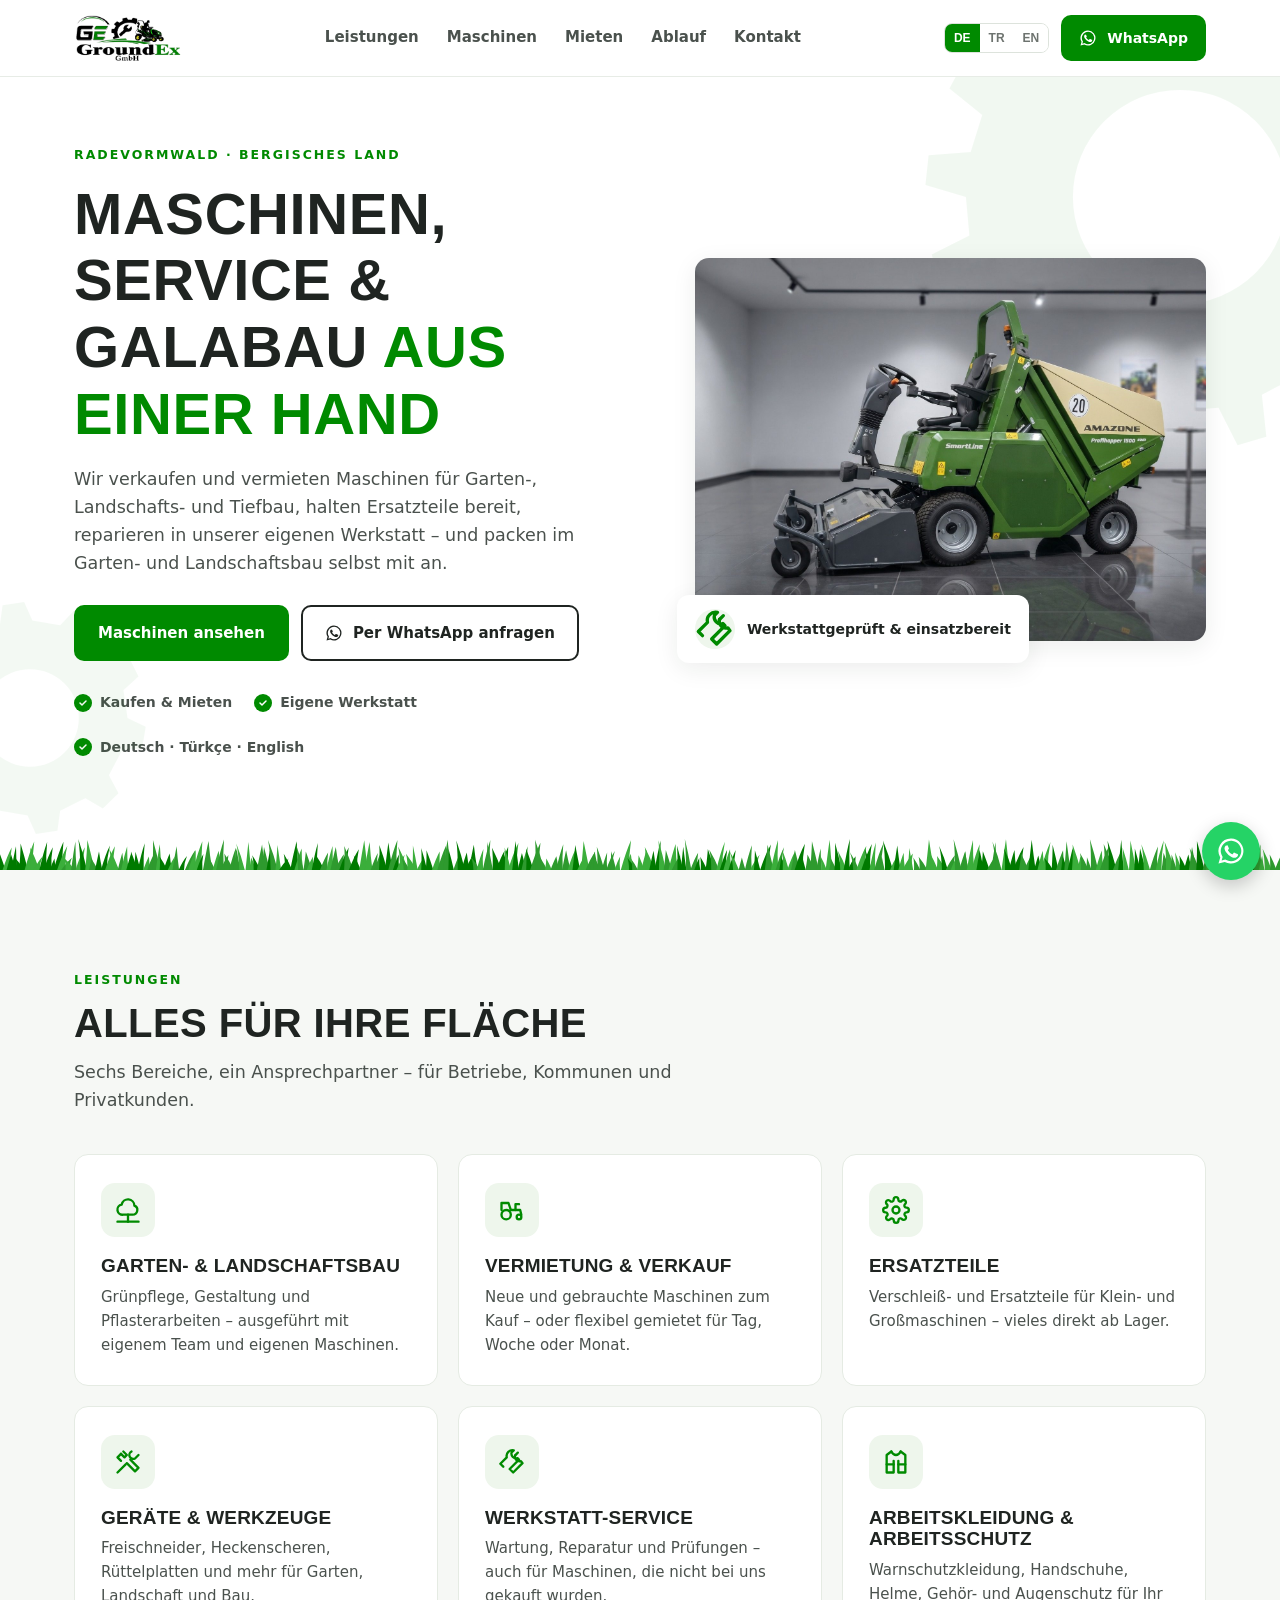
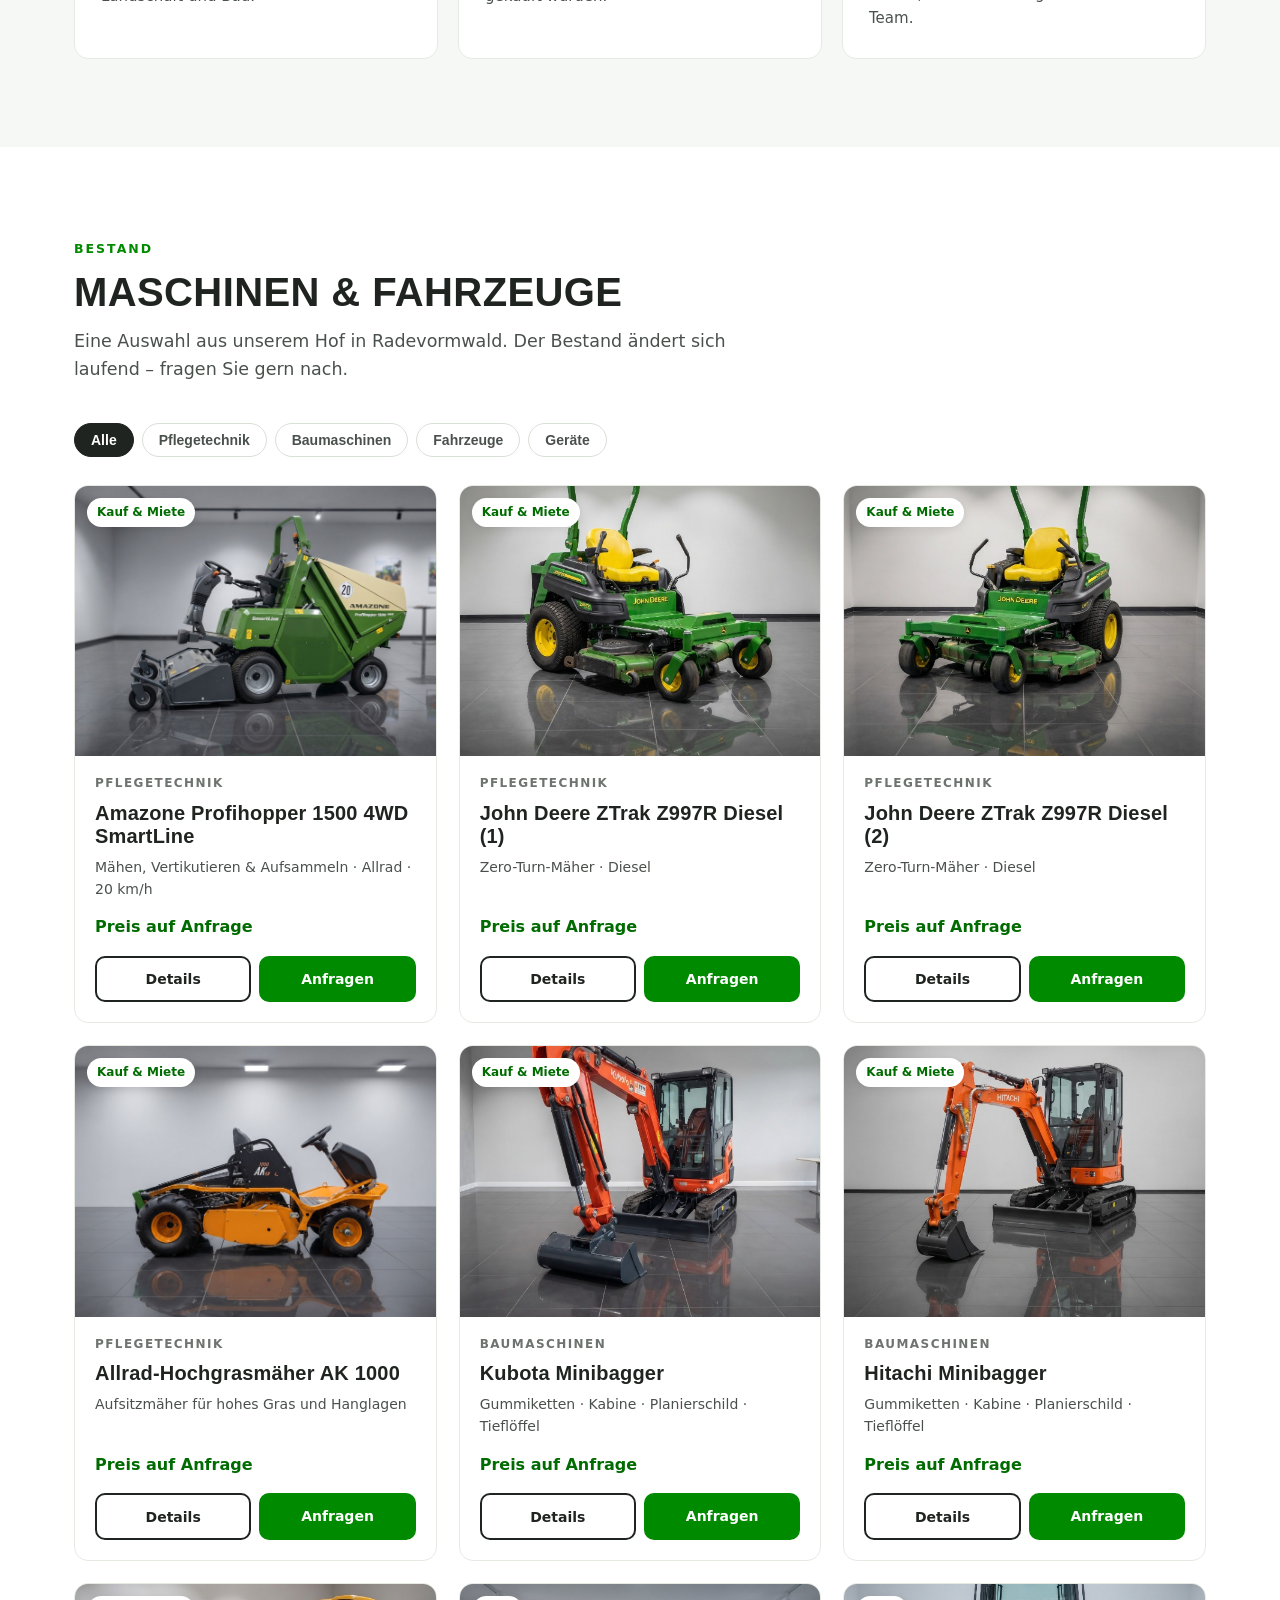
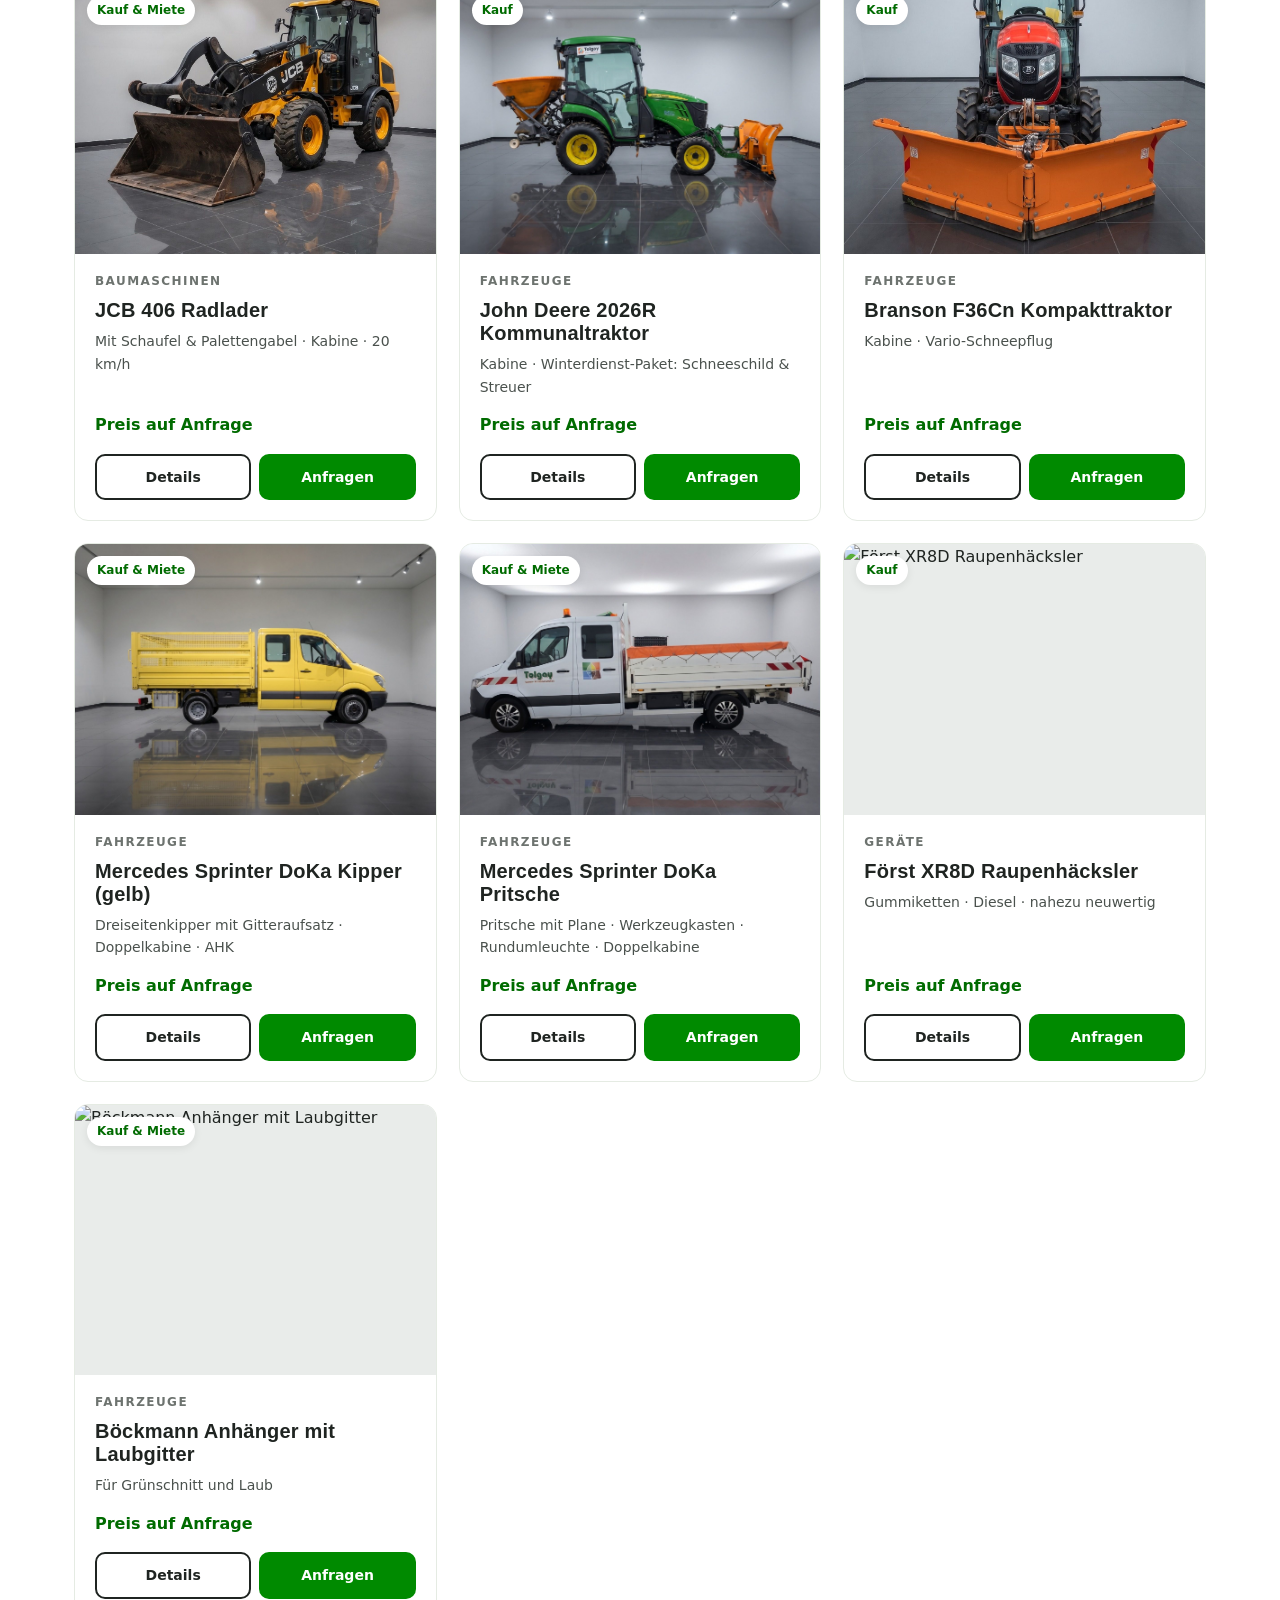
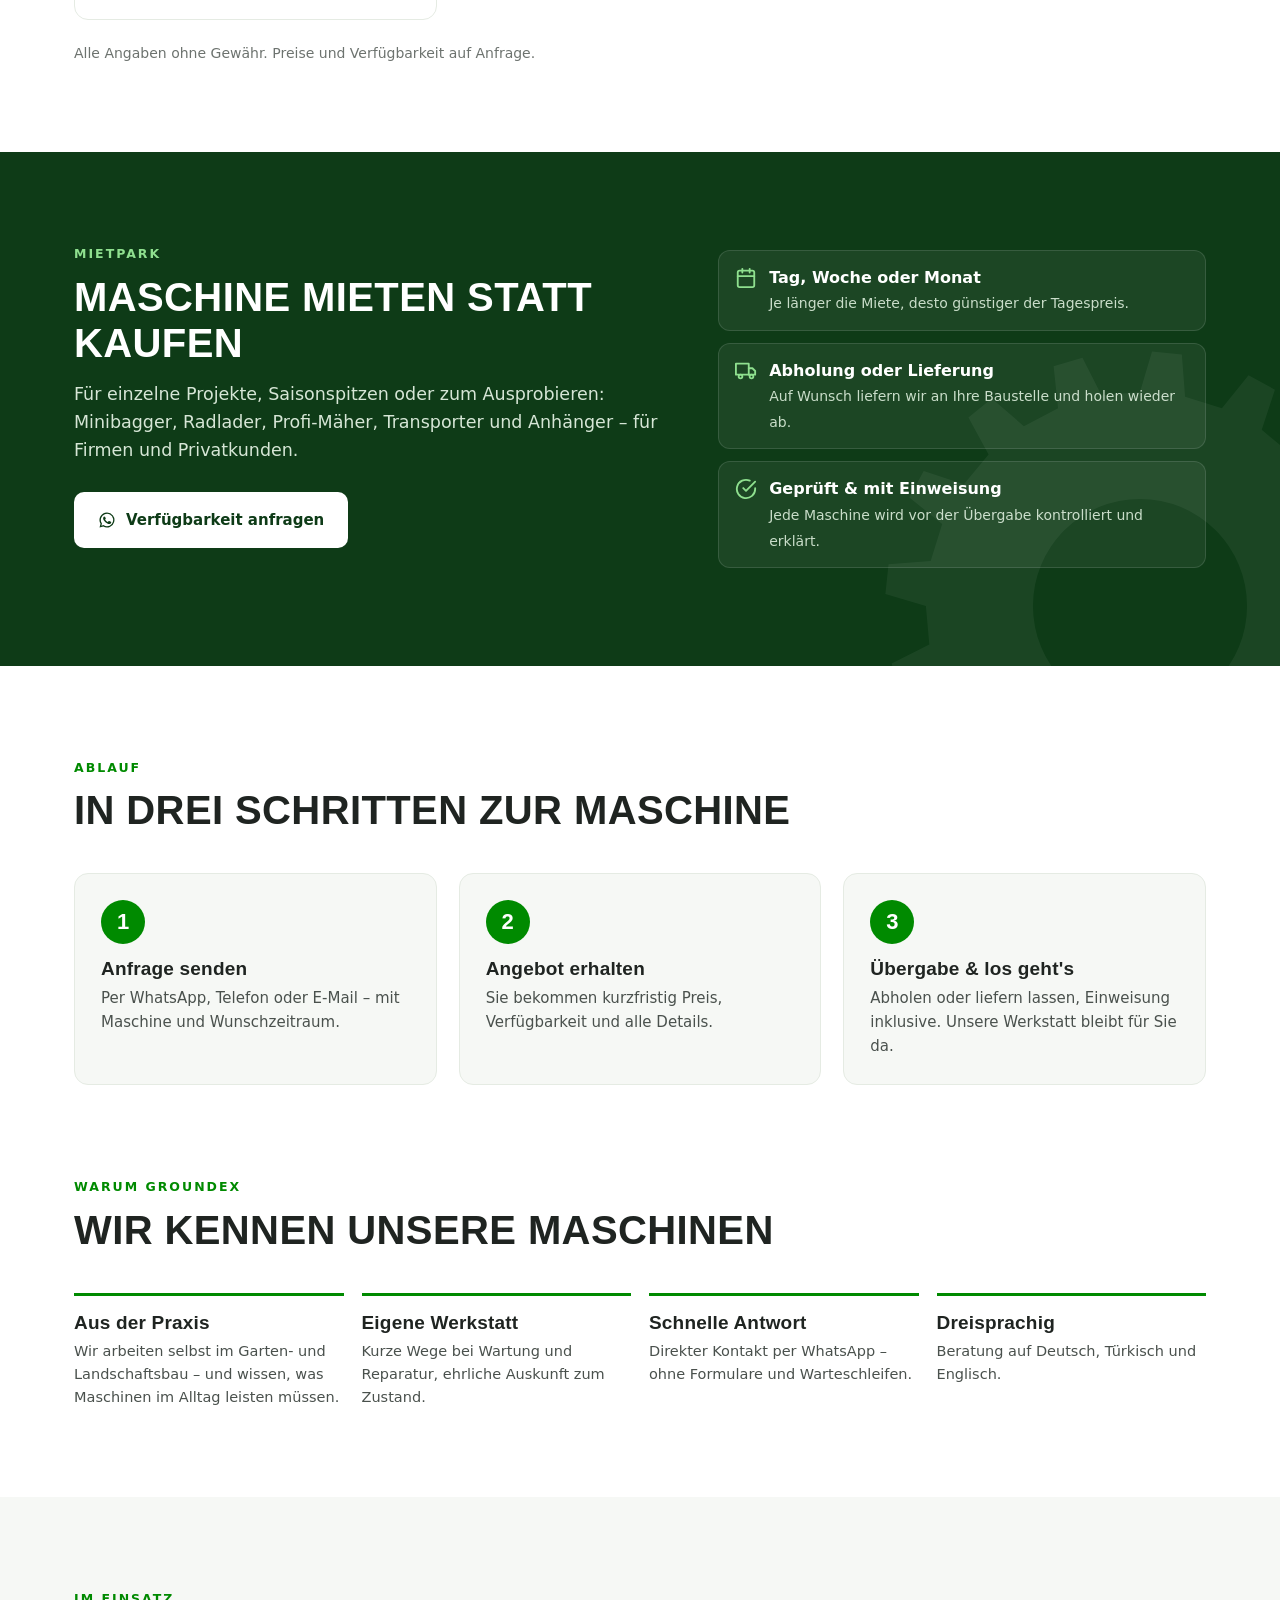
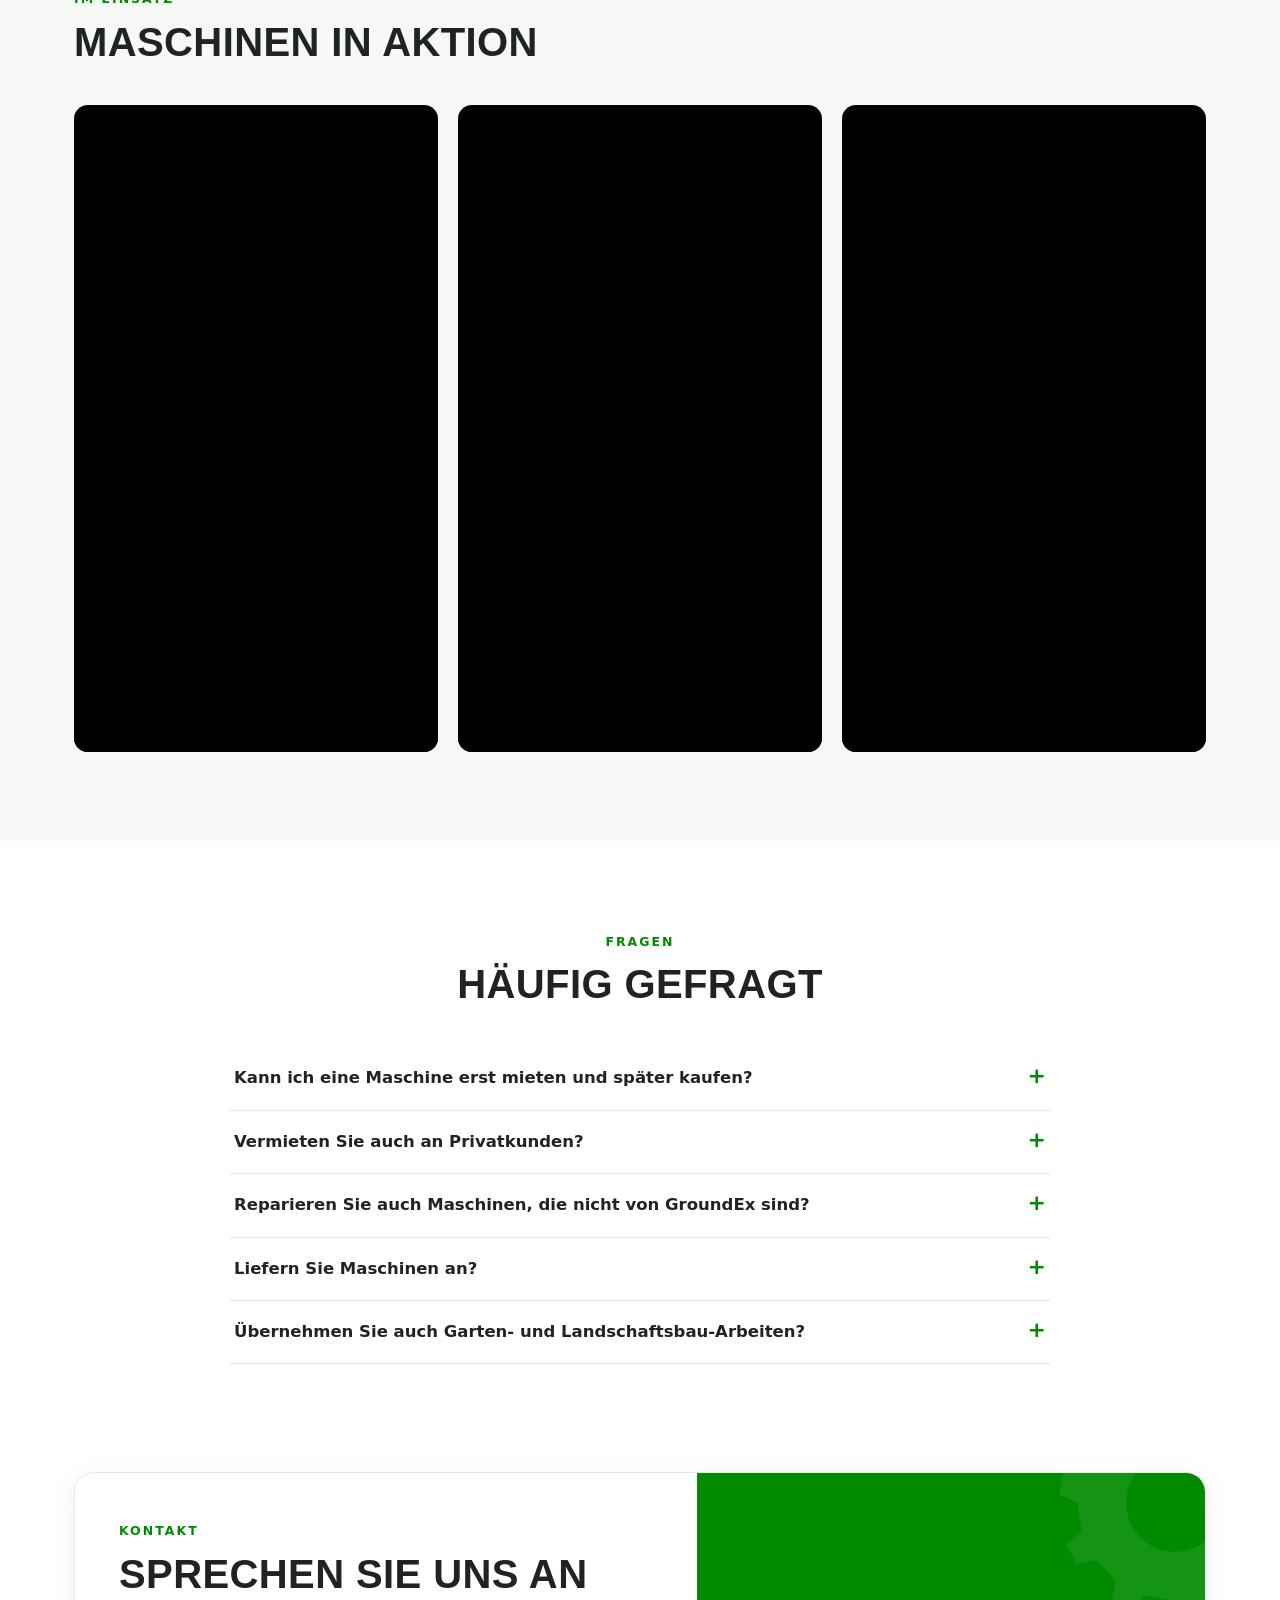
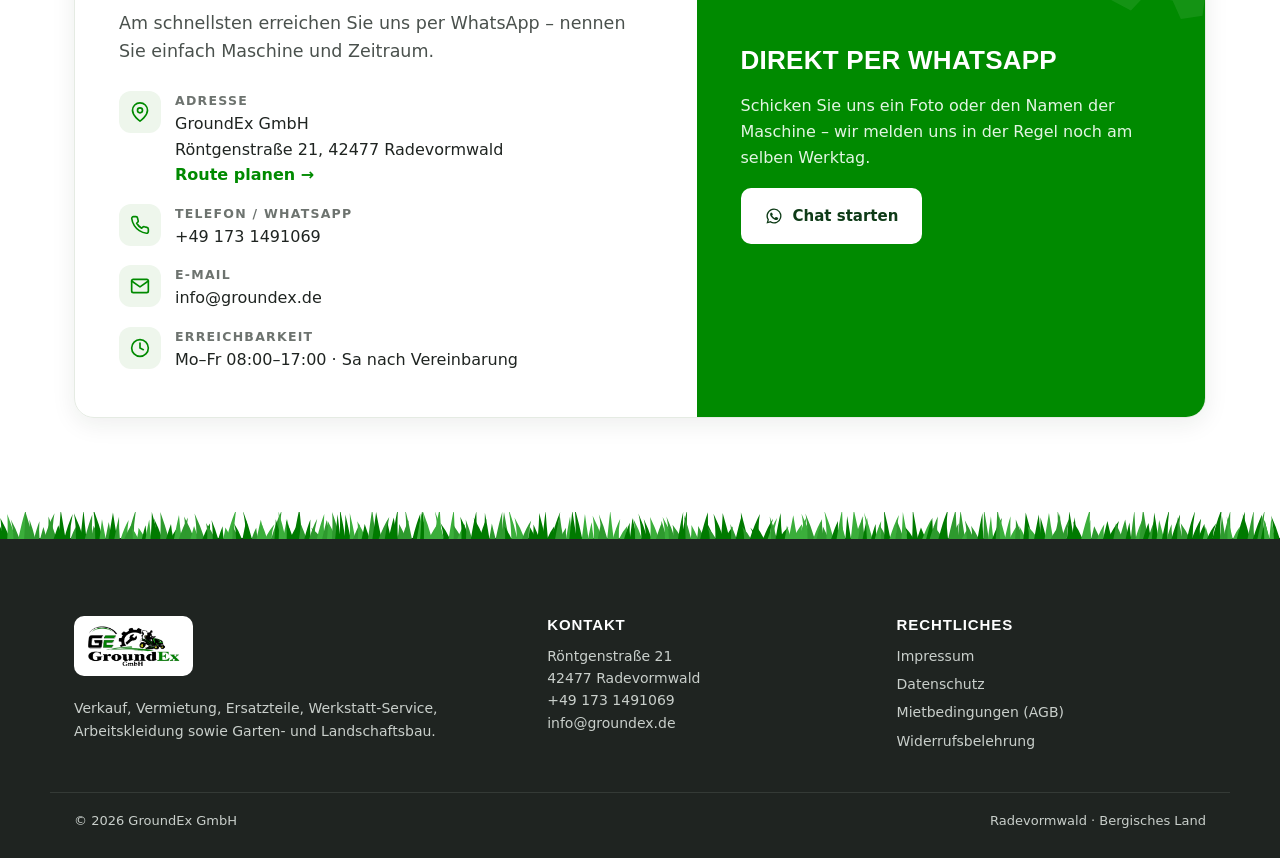
==== commit df422ac2: "Add files via upload" ====
--- a/index.html
+++ b/index.html
@@ -3,9 +3,9 @@
   GroundEx GmbH — Website v3 (DE / TR / EN)
   ==================== TÜRKÇE NOTLAR ====================
   • Makine listesi Google Tablo'dan otomatik gelir (SHEET_CSV_URL, aşağıda script içinde).
-    Sütunlar: A İsim · B Kategori (pflege / baumaschinen / fahrzeuge / werkzeuge) ·
-    C Tür (kauf / miete / kauf_miete) · D Fiyat · E Özellikler ·
-    F Fotoğraflar (images/ klasöründeki dosya adları, virgülle) · G Detaylar (isteğe bağlı, satırları | ile ayır)
+    kategorie: pflege / baumaschinen / fahrzeuge / werkzeuge · typ: kauf / miete / kauf_miete
+    Sütun başlıklarına göre okunur: name · kategorie · typ · preis · beschreibung · foto · gebraucht · aktiv · details(isteğe bağlı)
+    aktiv = nein → sitede gösterilmez. foto = images/ klasöründeki dosya adları, virgülle.
   • Tablo yüklenemezse "machines" listesindeki yedek makineler gösterilir.
   • Metinler "i18n" içinde: de / tr / en.
   • Tasarım dosyası: assets/site.css (Impressum, Datenschutz vb. sayfalar da bunu kullanır).
@@ -422,10 +422,17 @@
     end(); return rows; }
   fetch(SHEET_CSV_URL + "&v=" + Date.now()).then(r => r.text()).then(text => {
     const rows = parseCSV(text); if(rows.length < 2) return;
-    const items = rows.slice(1).filter(r => r[0] && r[0].trim()).map(r => {
-      const imgs = (r[5]||"").split(",").map(s => s.trim()).filter(Boolean).map(s => "images/" + s.replace(/^images\//i,""));
-      return {name:r[0].trim(), category:(r[1]||"pflege").trim().toLowerCase(), type:(r[2]||"kauf").trim().toLowerCase(),
-        price:(r[3]||"").trim(), specs:(r[4]||"").trim(), images:imgs, details:(r[6]||"").trim()}; });
+    const H = rows[0].map(h => h.trim().toLowerCase());
+    const col = (...names) => { for(const n of names){ const i = H.indexOf(n); if(i > -1) return i; } return -1; };
+    const ci = {name:col("name"), cat:col("kategorie","category"), type:col("typ","type"), price:col("preis","price"),
+      specs:col("beschreibung","specs"), img:col("foto","fotos","images"), det:col("details","detail"), aktiv:col("aktiv","active")};
+    const g = (r,i) => (i > -1 && r[i] ? r[i].trim() : "");
+    const catMap = {nutzfahrzeuge:"fahrzeuge",fahrzeug:"fahrzeuge",baumaschine:"baumaschinen",baumaschinen:"baumaschinen",baumaschnen:"baumaschinen",geraete:"werkzeuge",geräte:"werkzeuge",werkzeug:"werkzeuge"};
+    const items = rows.slice(1).filter(r => g(r,ci.name) && !/^(nein|no|0|hayır)$/i.test(g(r,ci.aktiv))).map(r => {
+      const imgs = g(r,ci.img).split(",").map(s => s.trim()).filter(Boolean).map(s => "images/" + s.replace(/^images\//i,""));
+      let cat = g(r,ci.cat).toLowerCase() || "pflege"; cat = catMap[cat] || cat;
+      return {name:g(r,ci.name), category:cat, type:(g(r,ci.type) || "kauf").toLowerCase(),
+        price:g(r,ci.price), specs:g(r,ci.specs), images:imgs, details:g(r,ci.det)}; });
     if(!items.length) return;
     machines.length = 0; items.forEach(x => machines.push(x)); activeCat = "all"; renderFilters(); renderCards();
   }).catch(() => {});
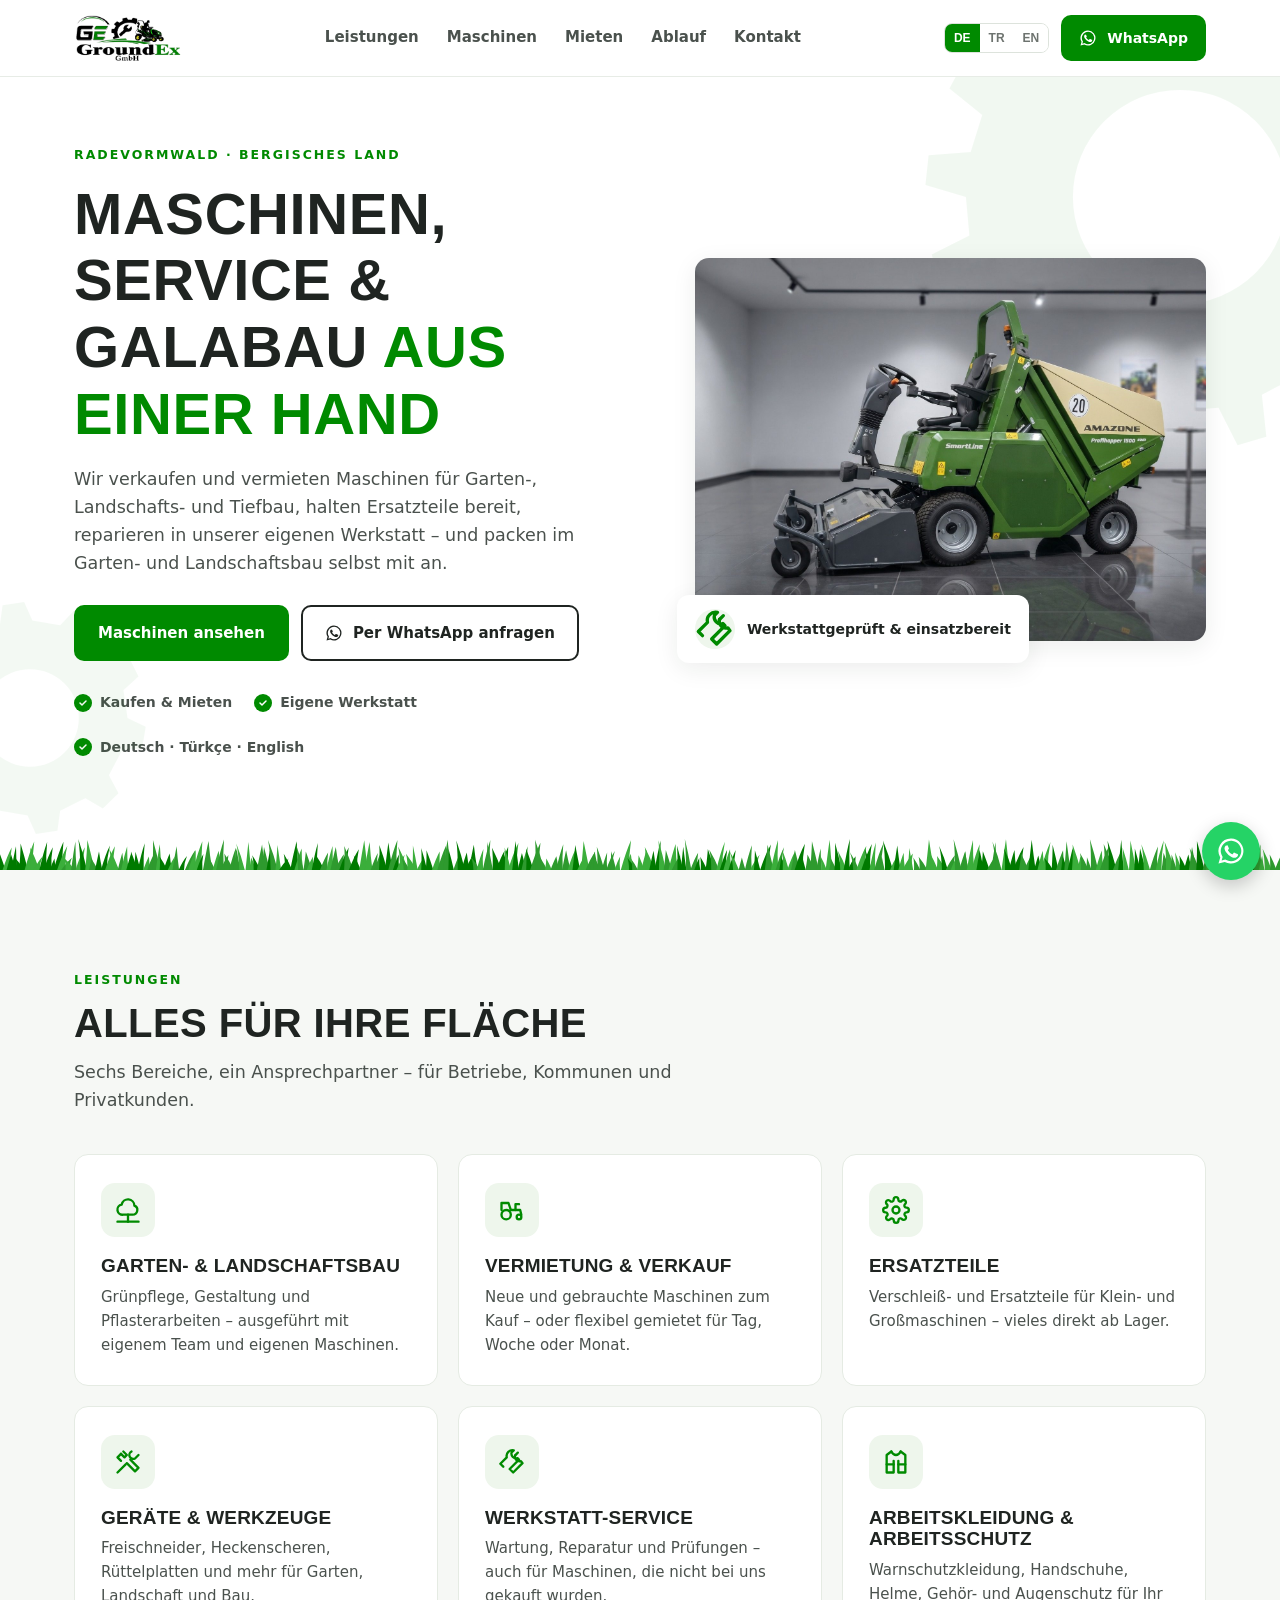
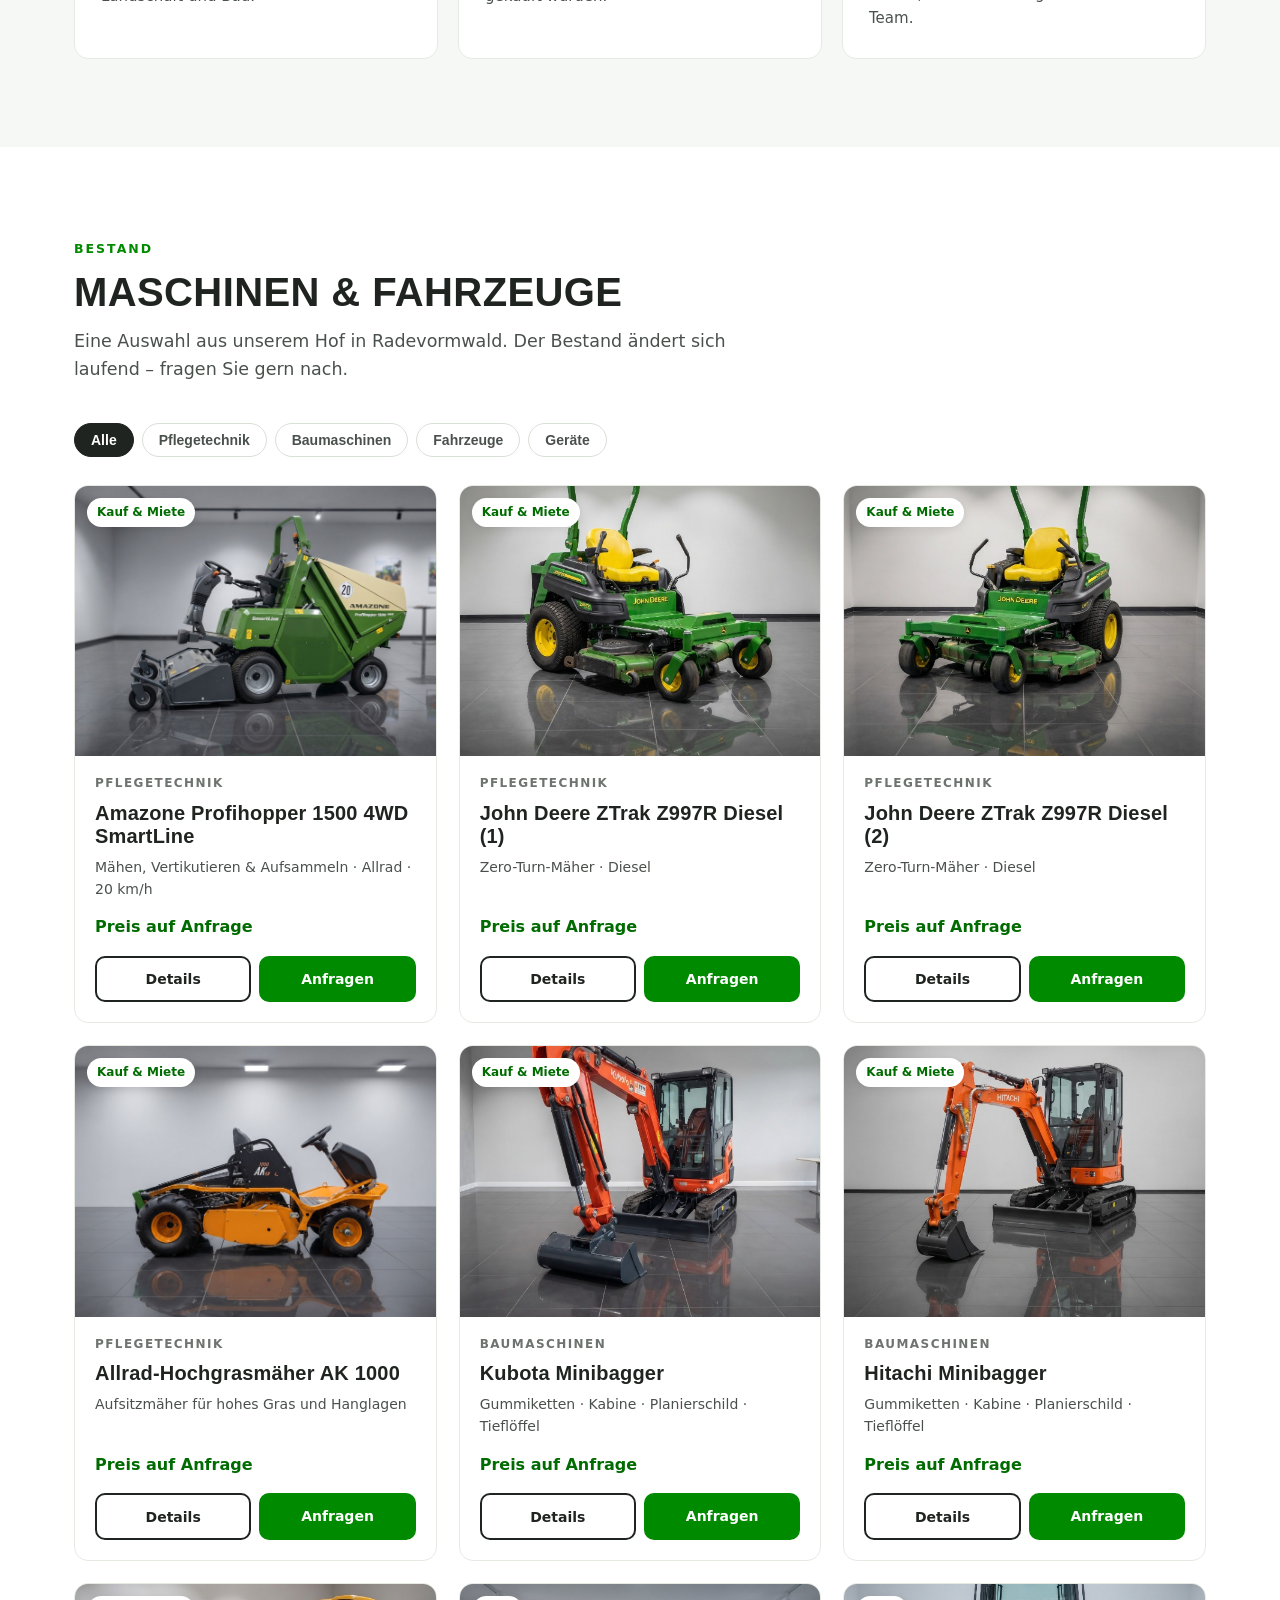
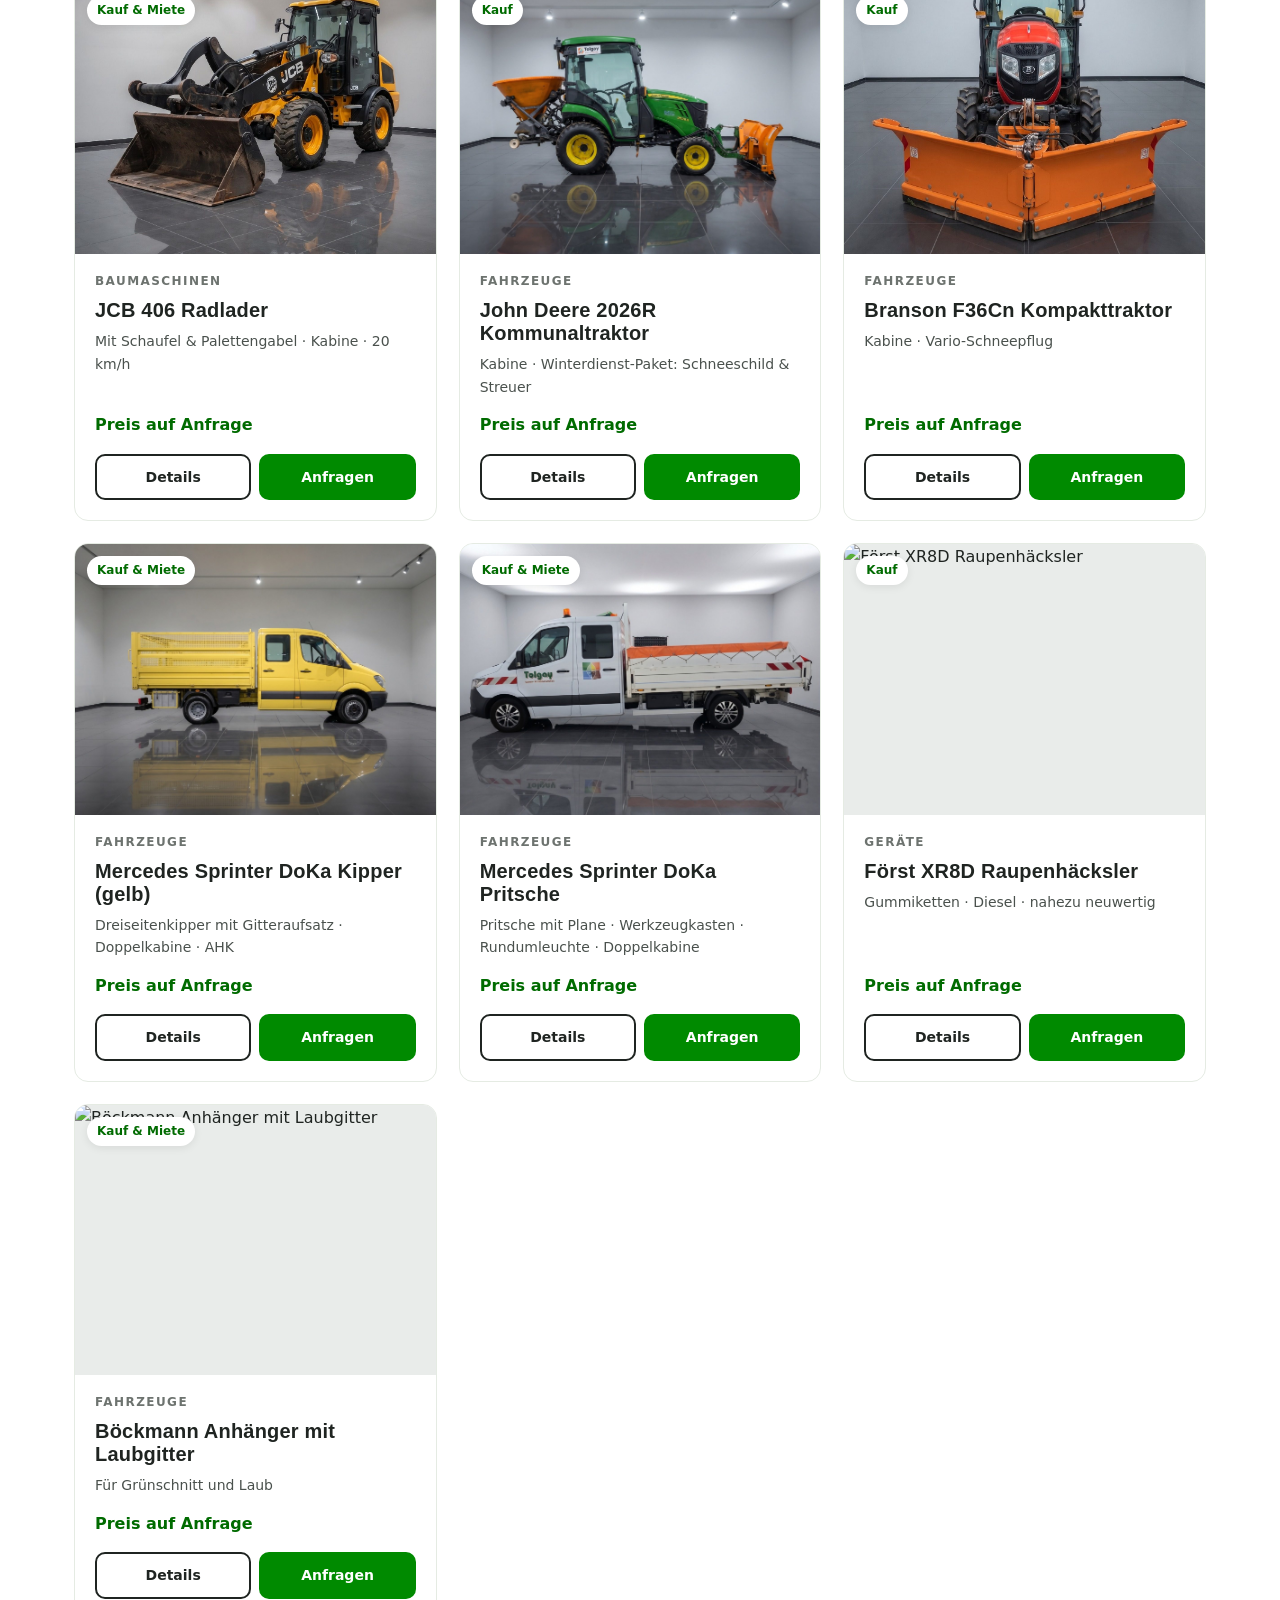
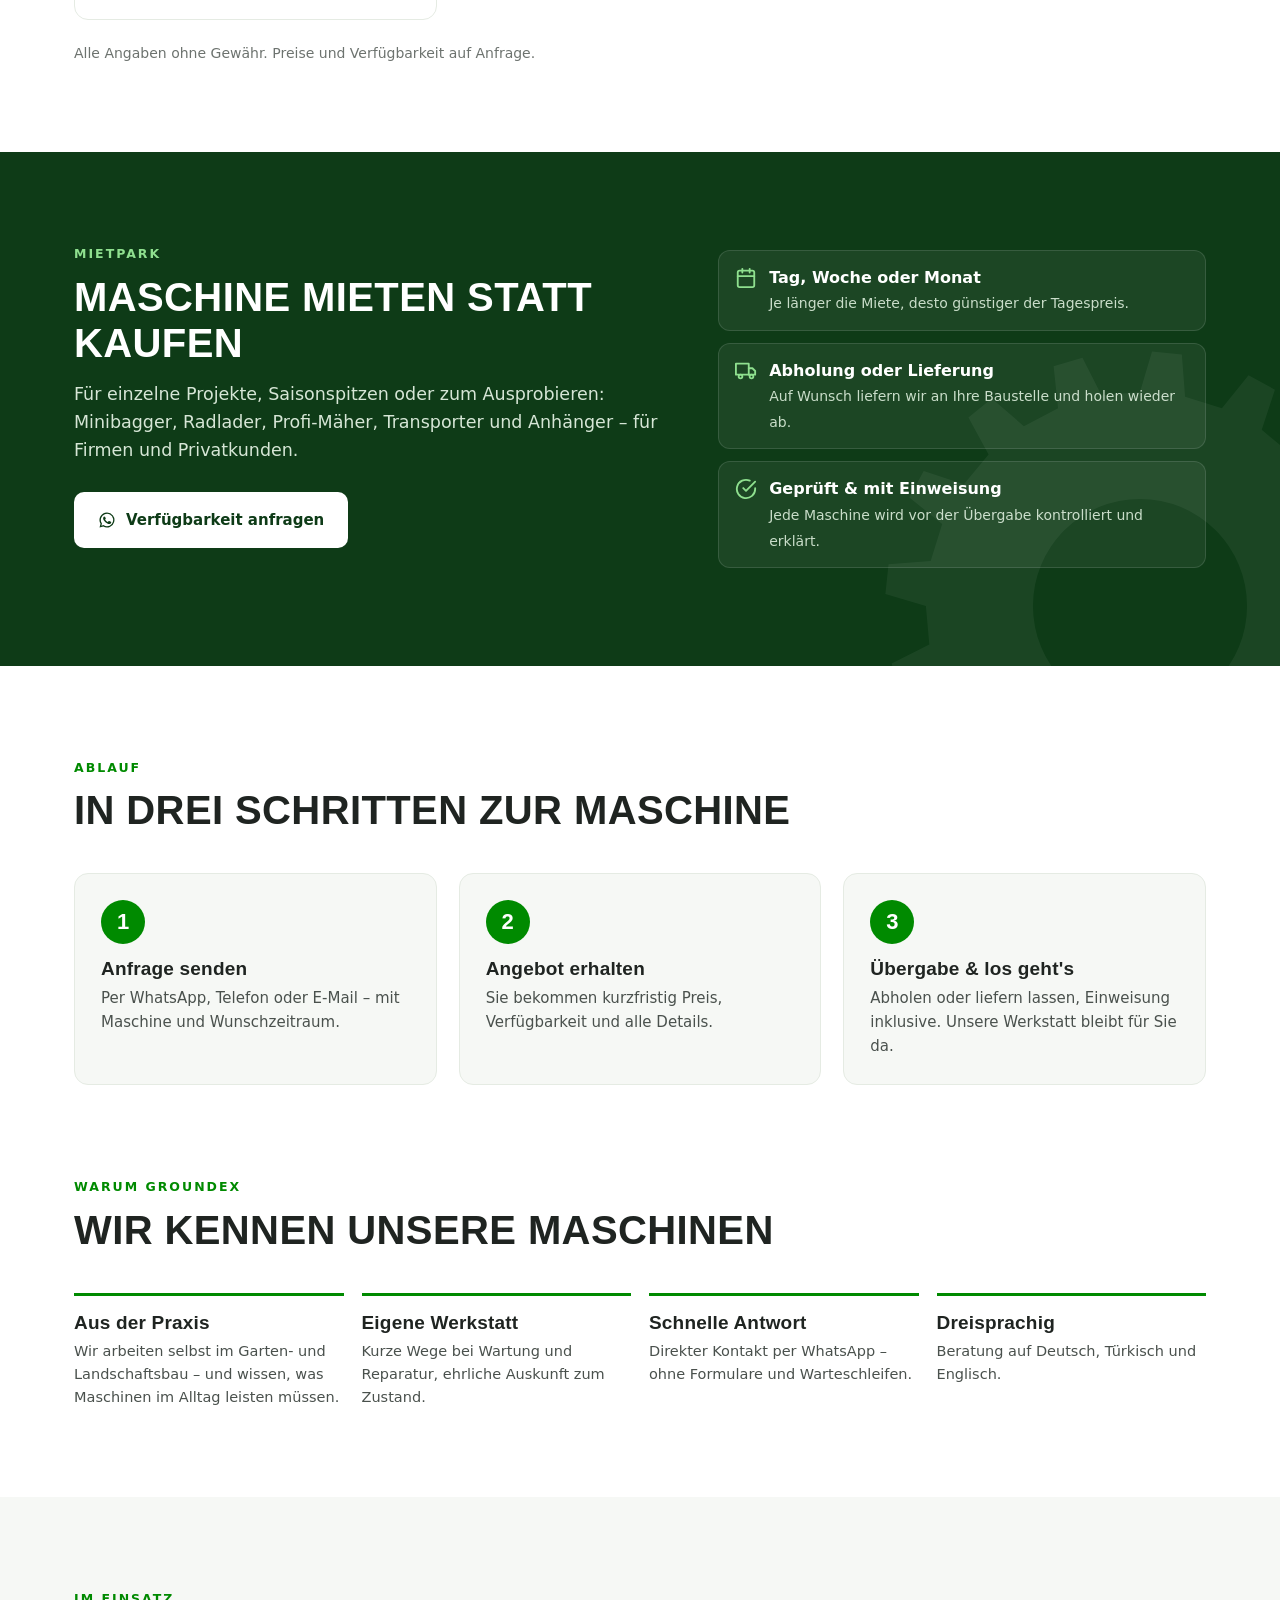
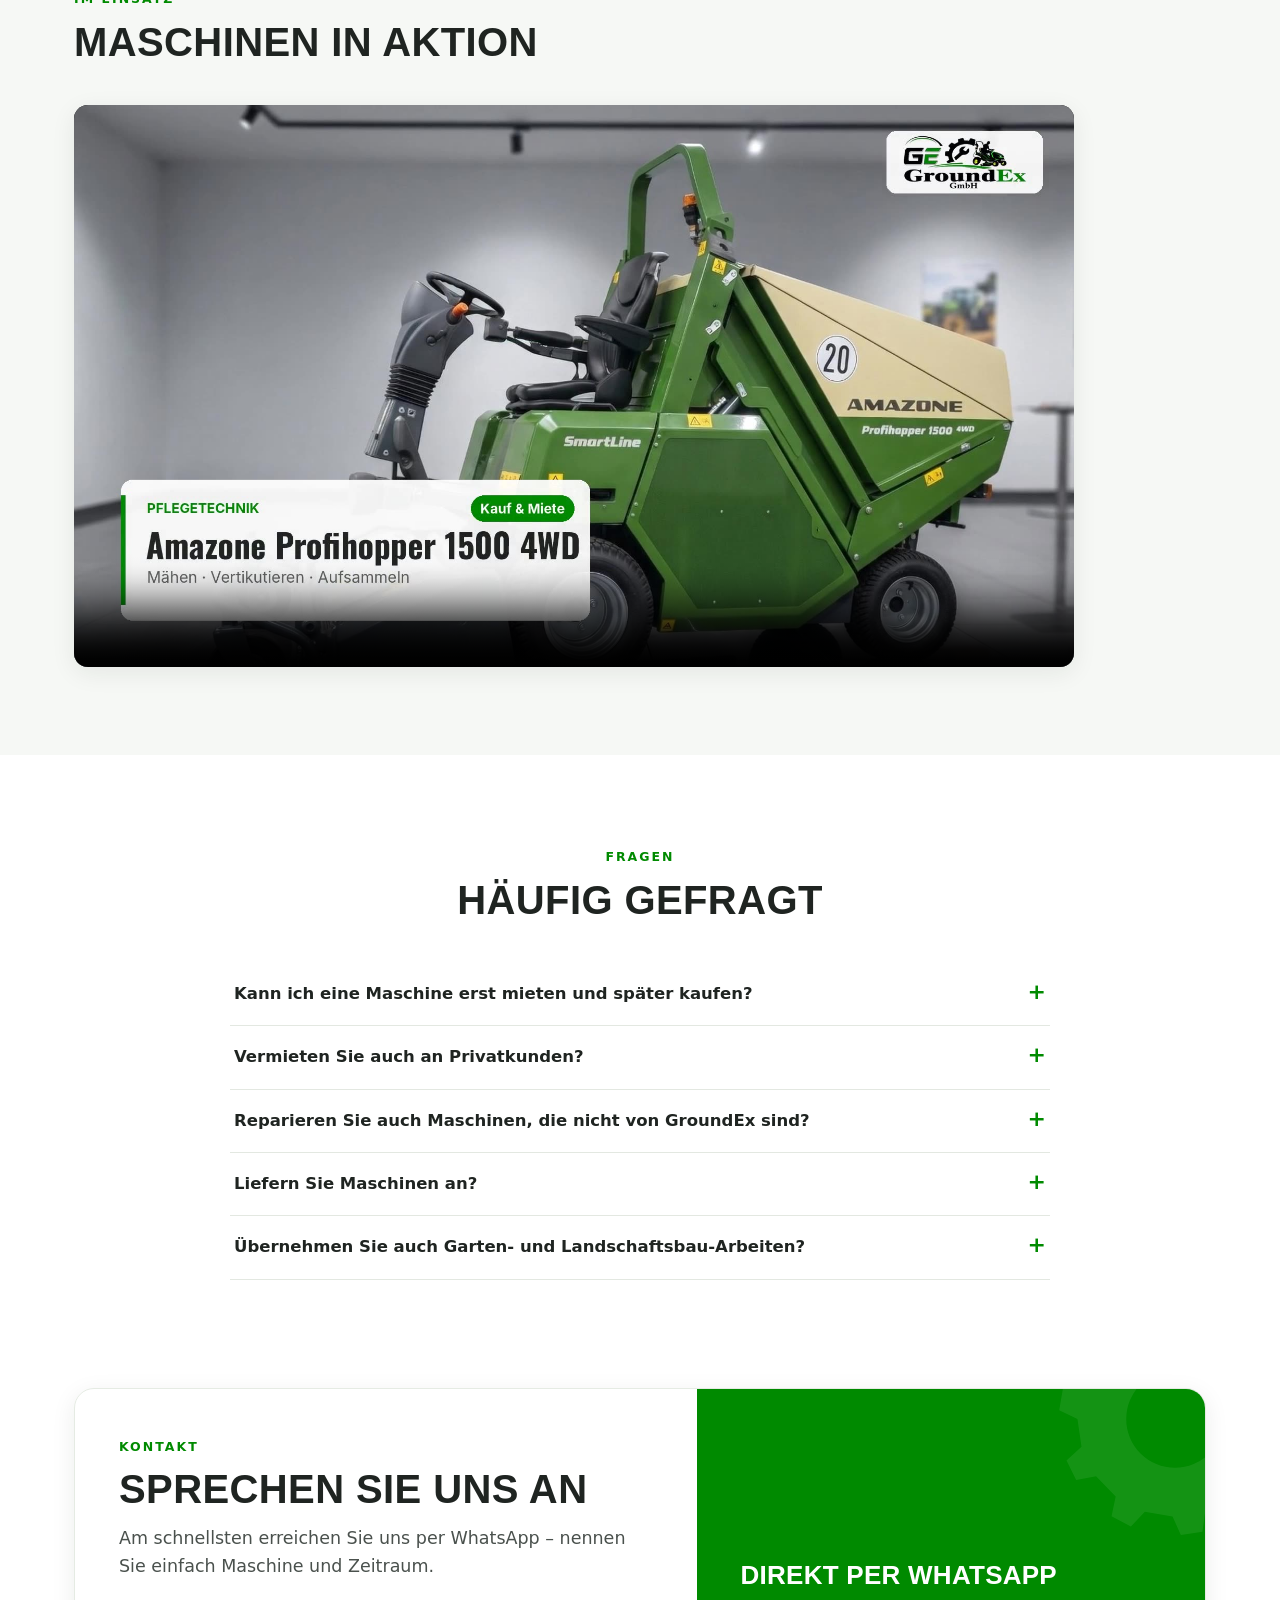
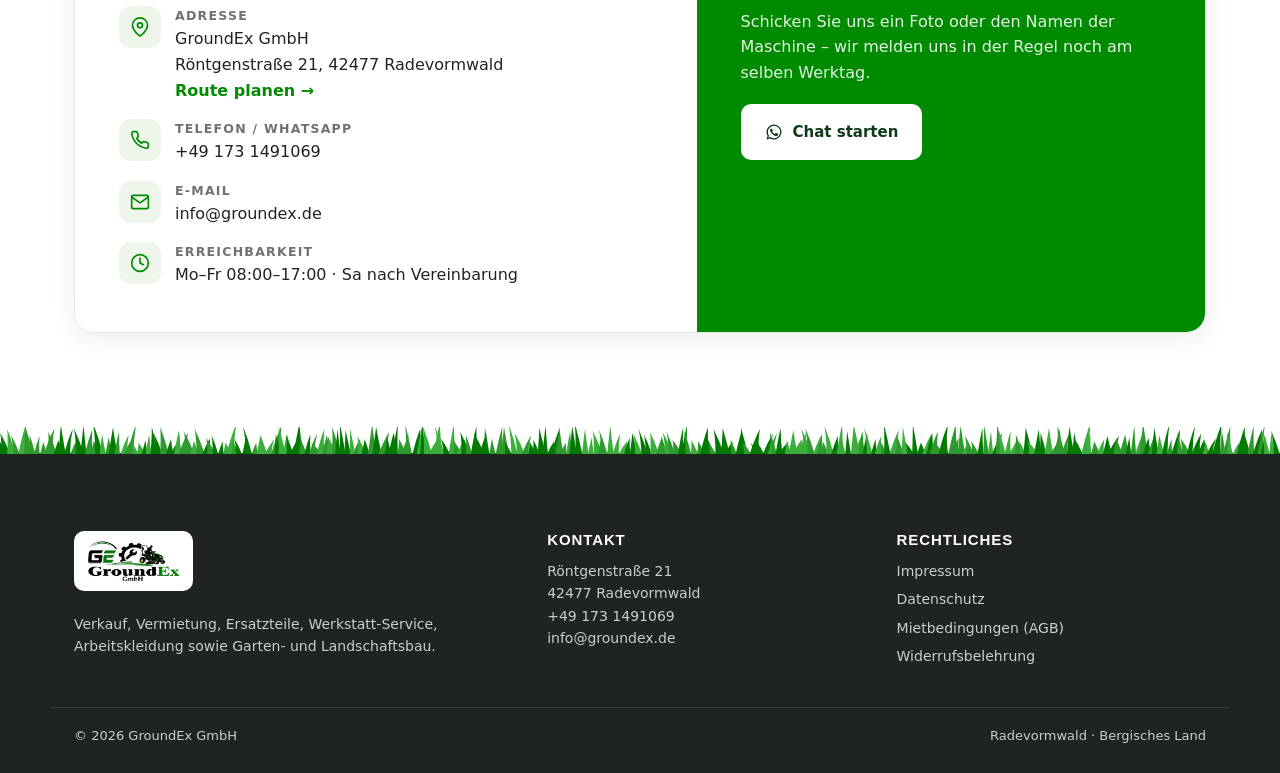
==== commit 9a0f799a: "Add files via upload" ====
--- a/index.html
+++ b/index.html
@@ -179,10 +179,8 @@
       <span class="eyebrow" data-i18n="v_eyebrow">Im Einsatz</span>
       <h2 data-i18n="v_title">Maschinen in Aktion</h2>
     </div>
-    <div class="v-grid">
-      <video controls preload="none" playsinline poster="videos/demo1-poster.jpg"><source src="videos/demo1.mp4" type="video/mp4"></video>
-      <video controls preload="none" playsinline poster="videos/demo2-poster.jpg"><source src="videos/demo2.mp4" type="video/mp4"></video>
-      <video controls preload="none" playsinline poster="videos/demo3-poster.jpg"><source src="videos/demo3.mp4" type="video/mp4"></video>
+    <div class="v-single">
+      <video controls preload="none" playsinline poster="videos/groundex-promo-poster.jpg"><source src="videos/groundex-promo.mp4" type="video/mp4"></video>
     </div>
   </div>
 </section>
--- a/assets/site.css
+++ b/assets/site.css
@@ -216,3 +216,4 @@
 .m-img img{object-position:50% 62%}
 .pm-main{object-fit:contain;background:#E9ECEA}
 .hero-badge{bottom:-22px}
+.v-single{max-width:1000px}.v-single video{width:100%;border-radius:var(--radius);background:#000;aspect-ratio:16/9;display:block;box-shadow:var(--shadow)}
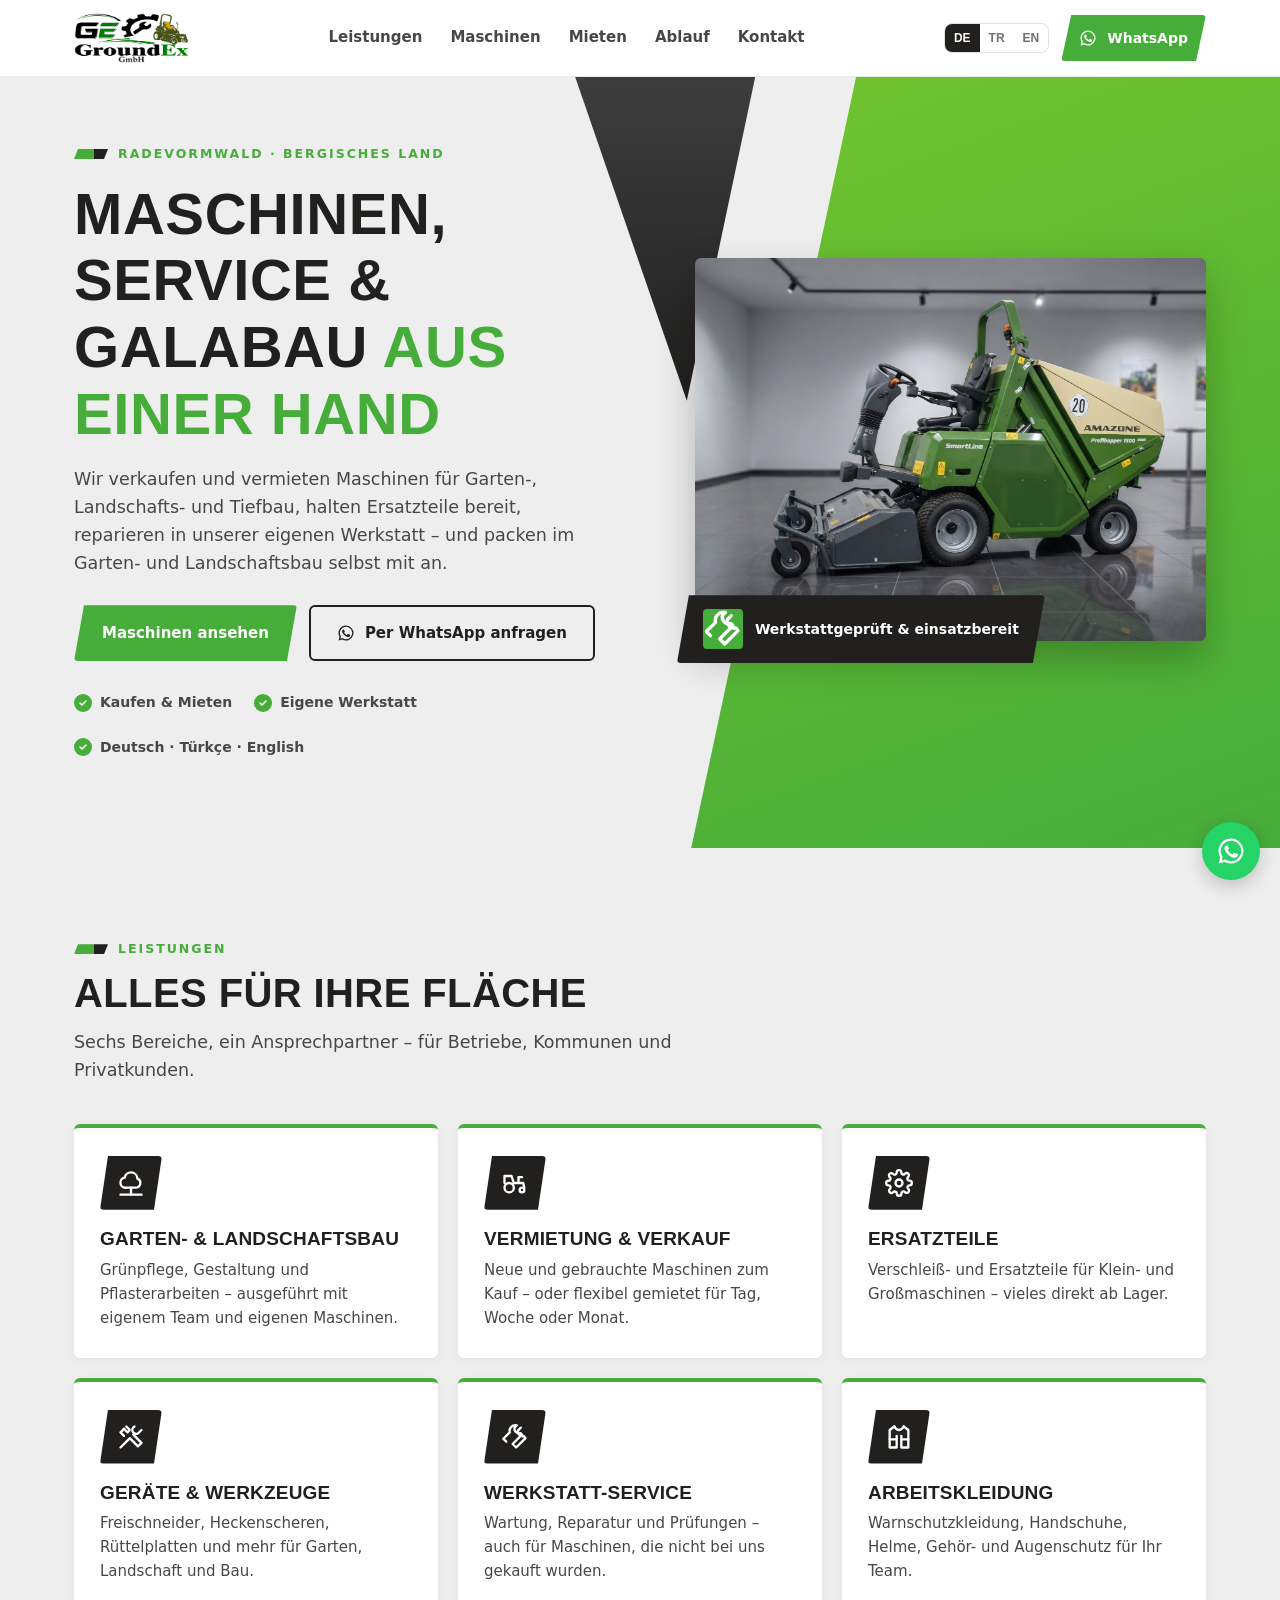
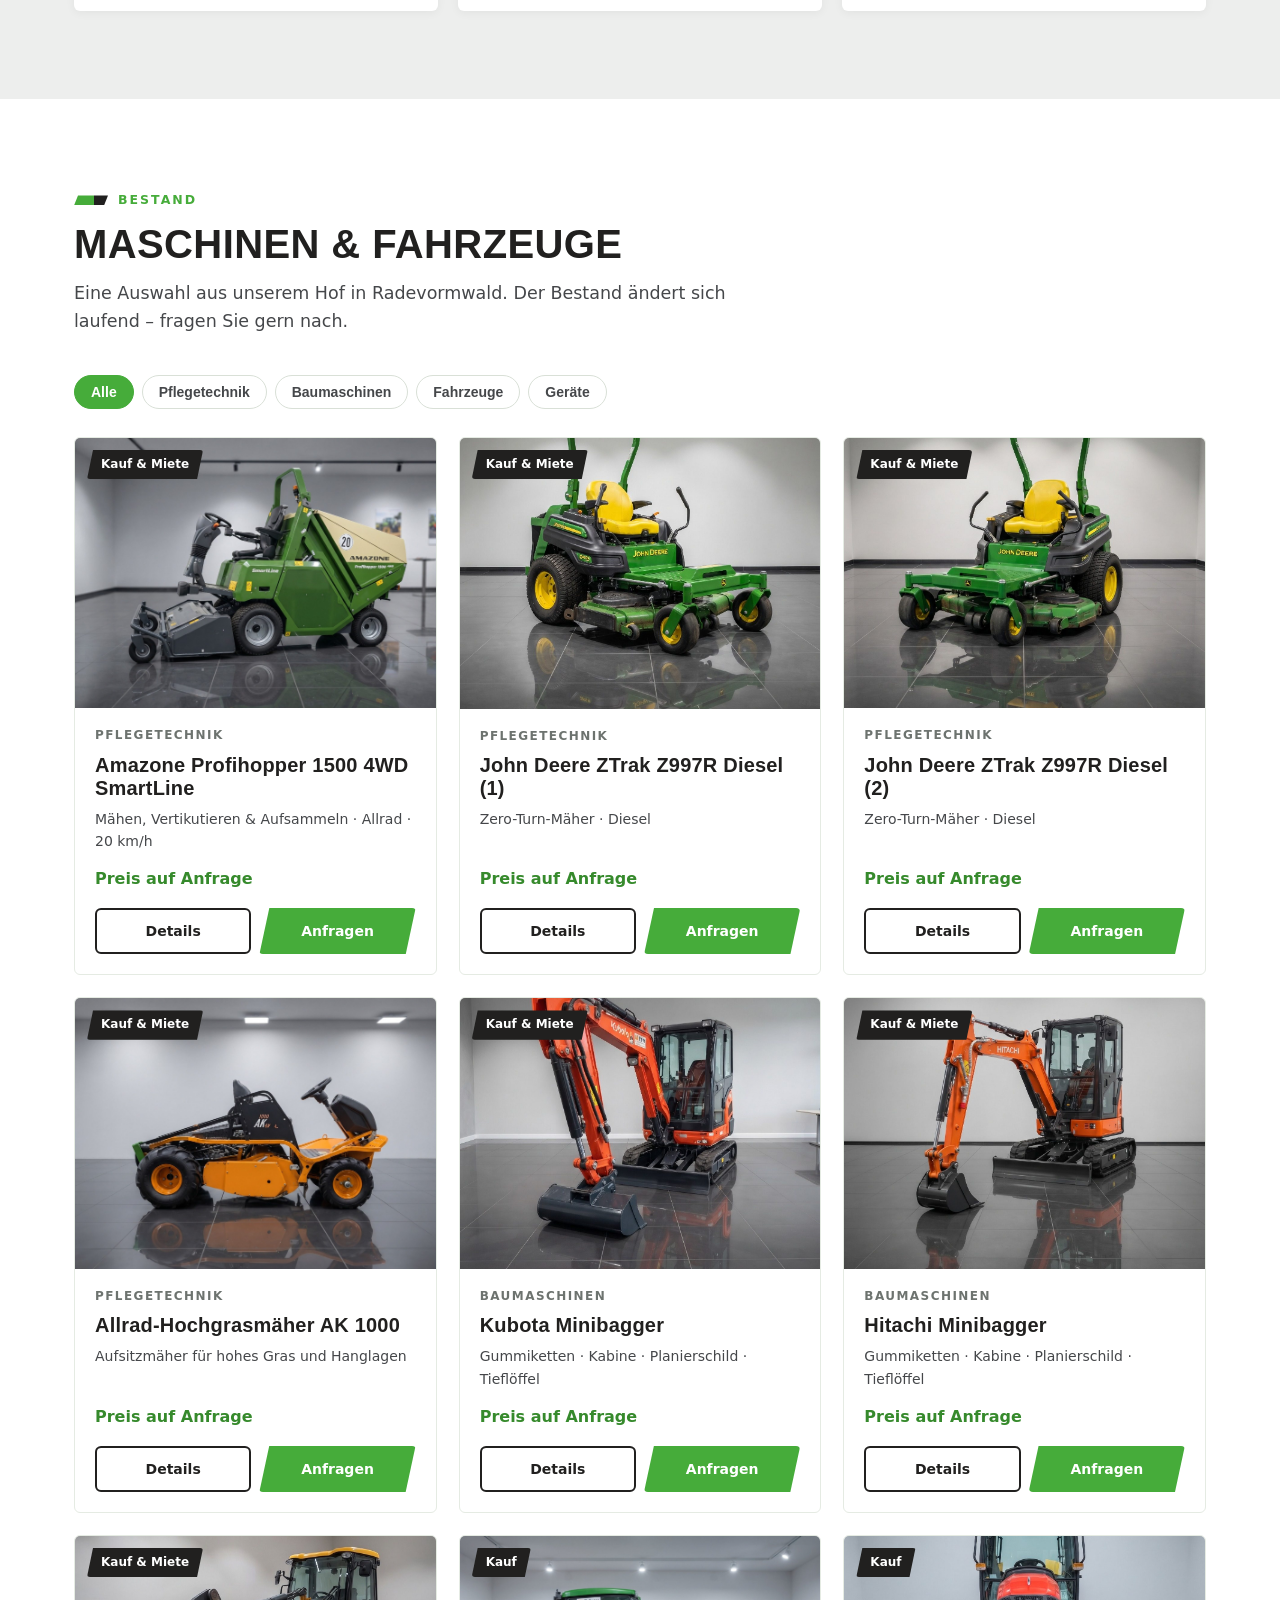
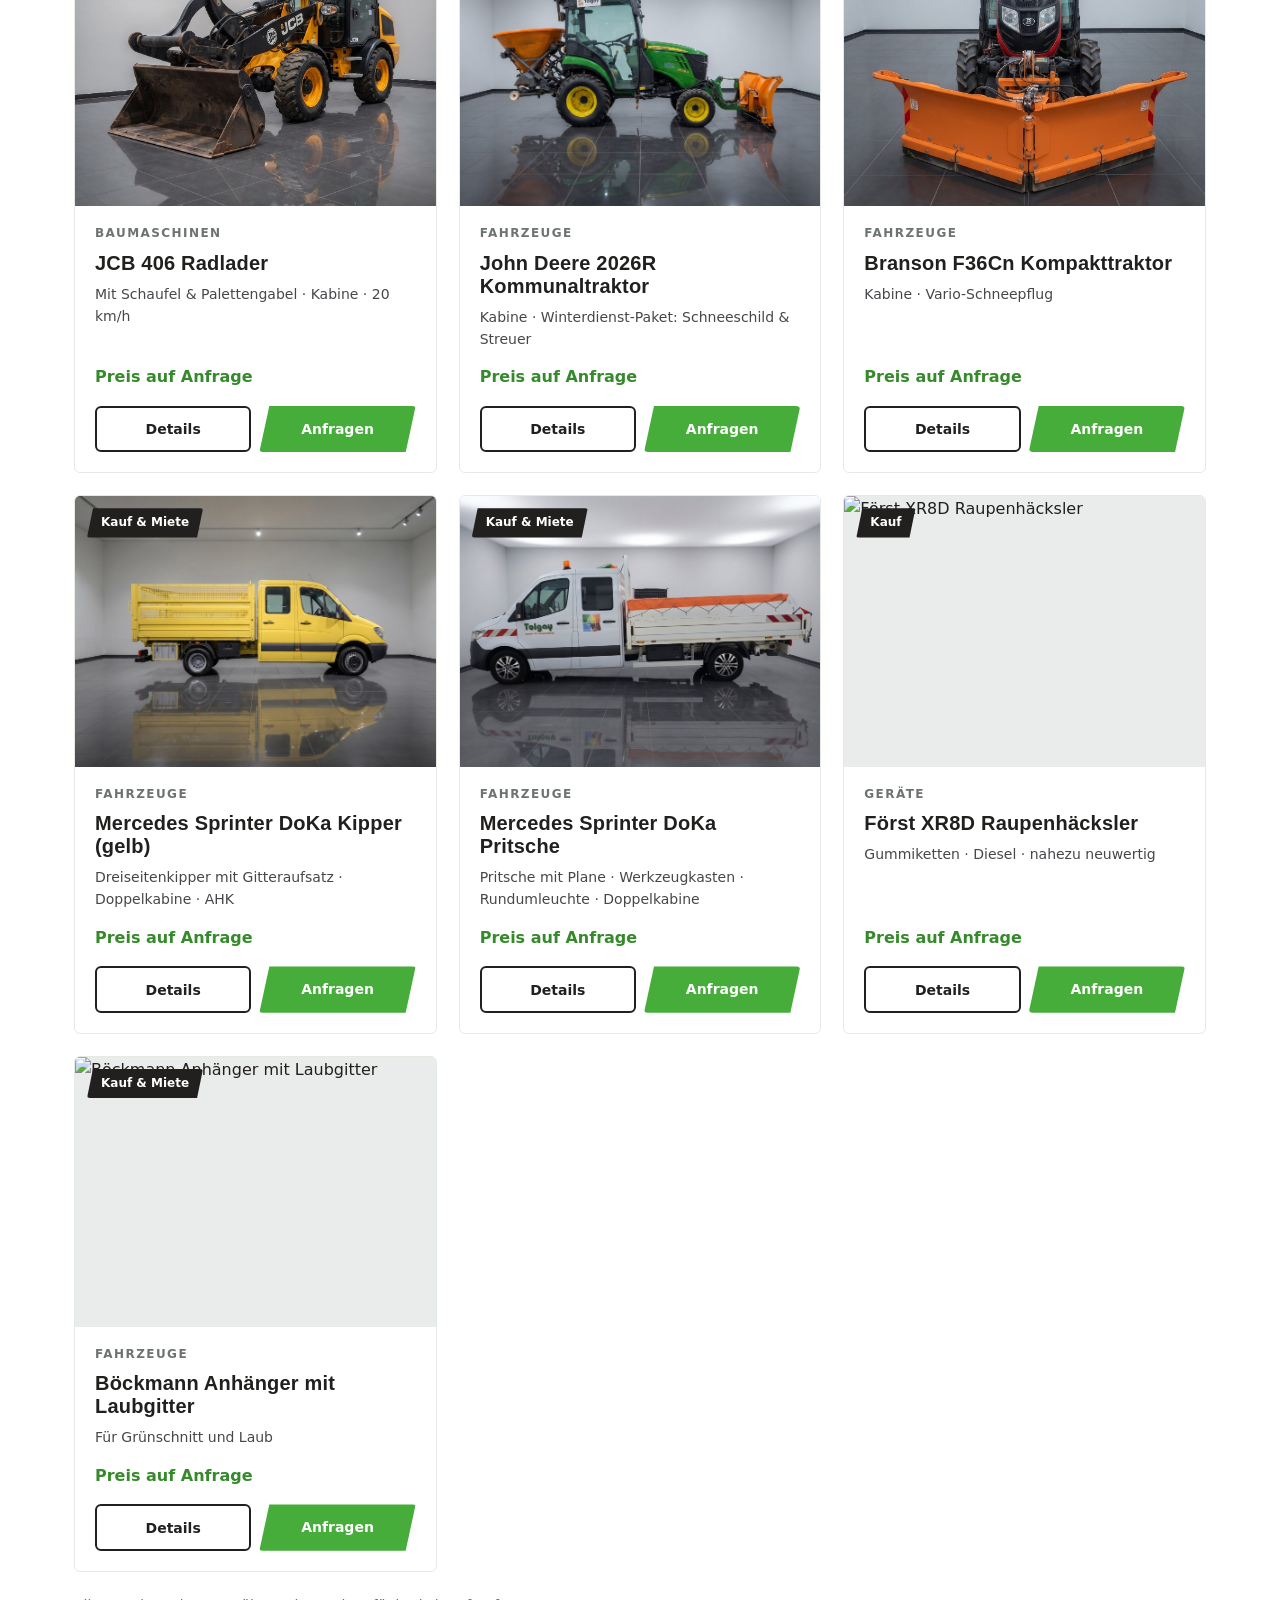
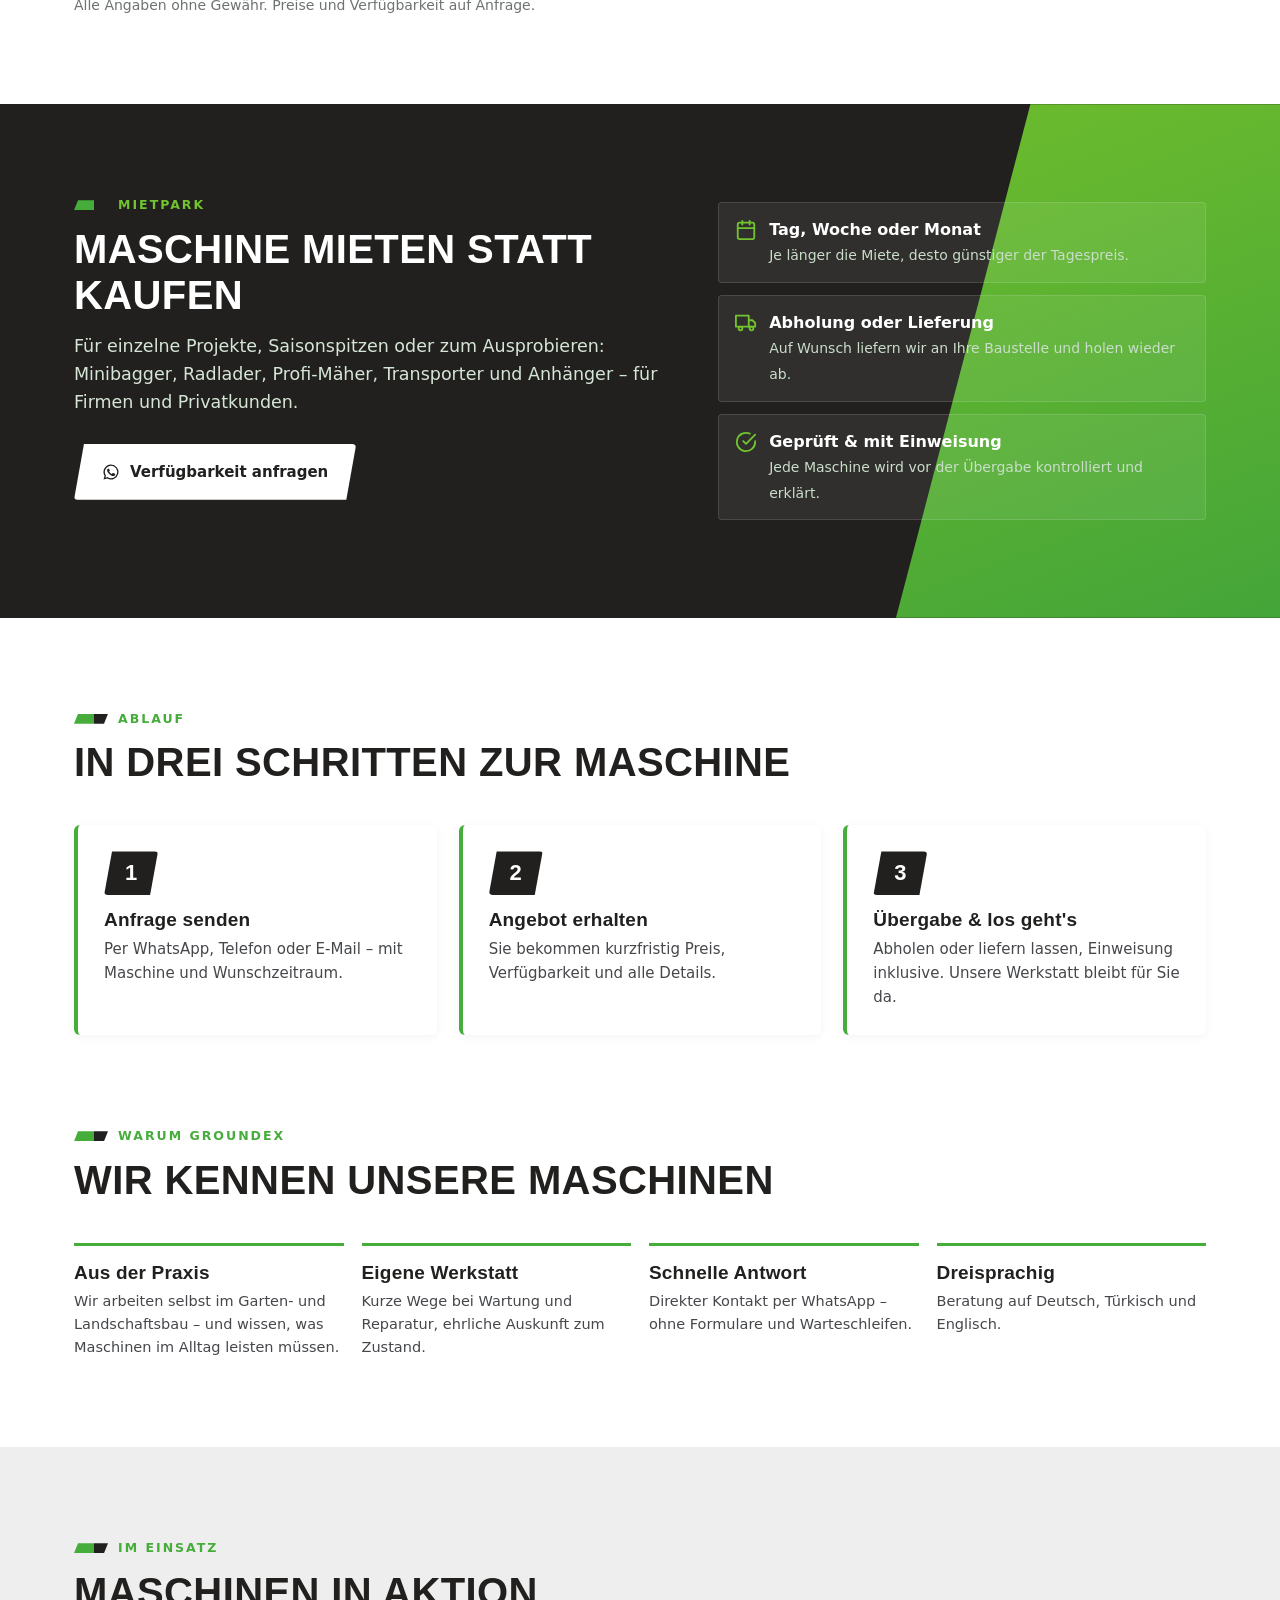
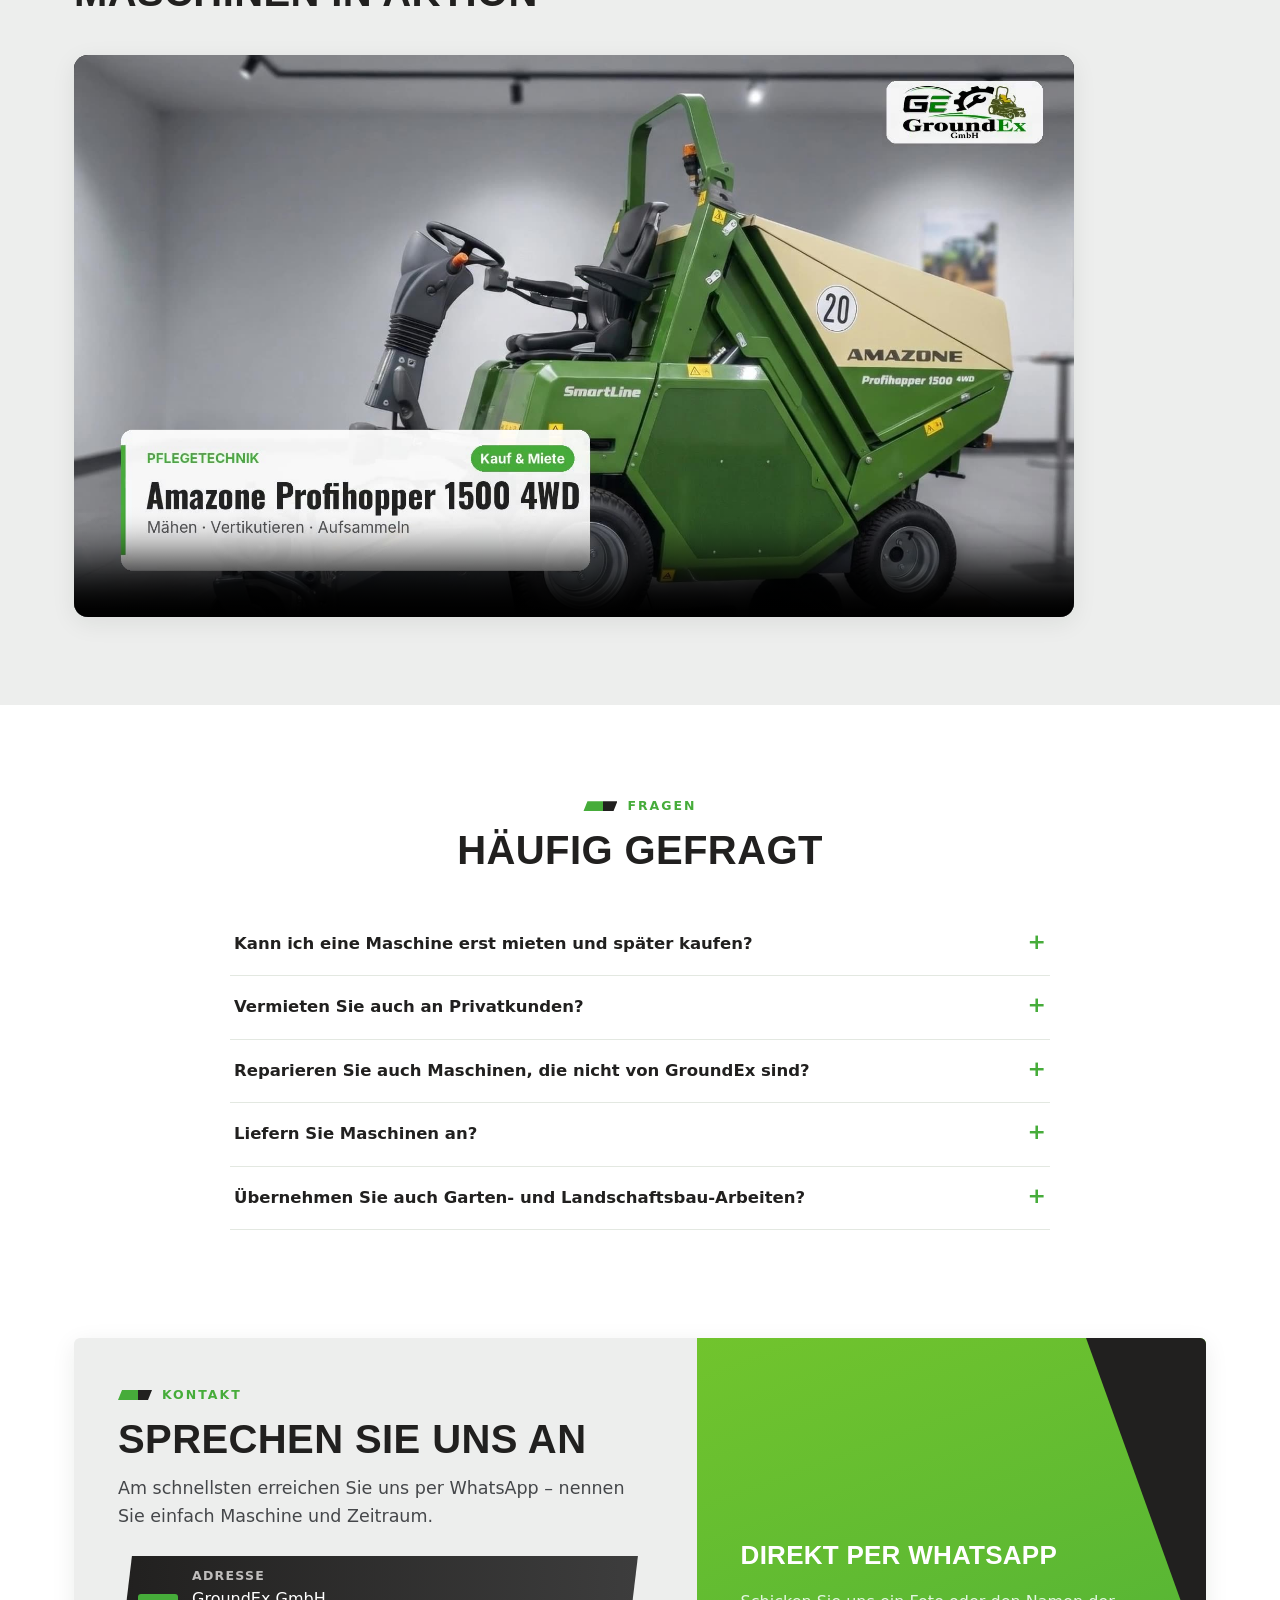
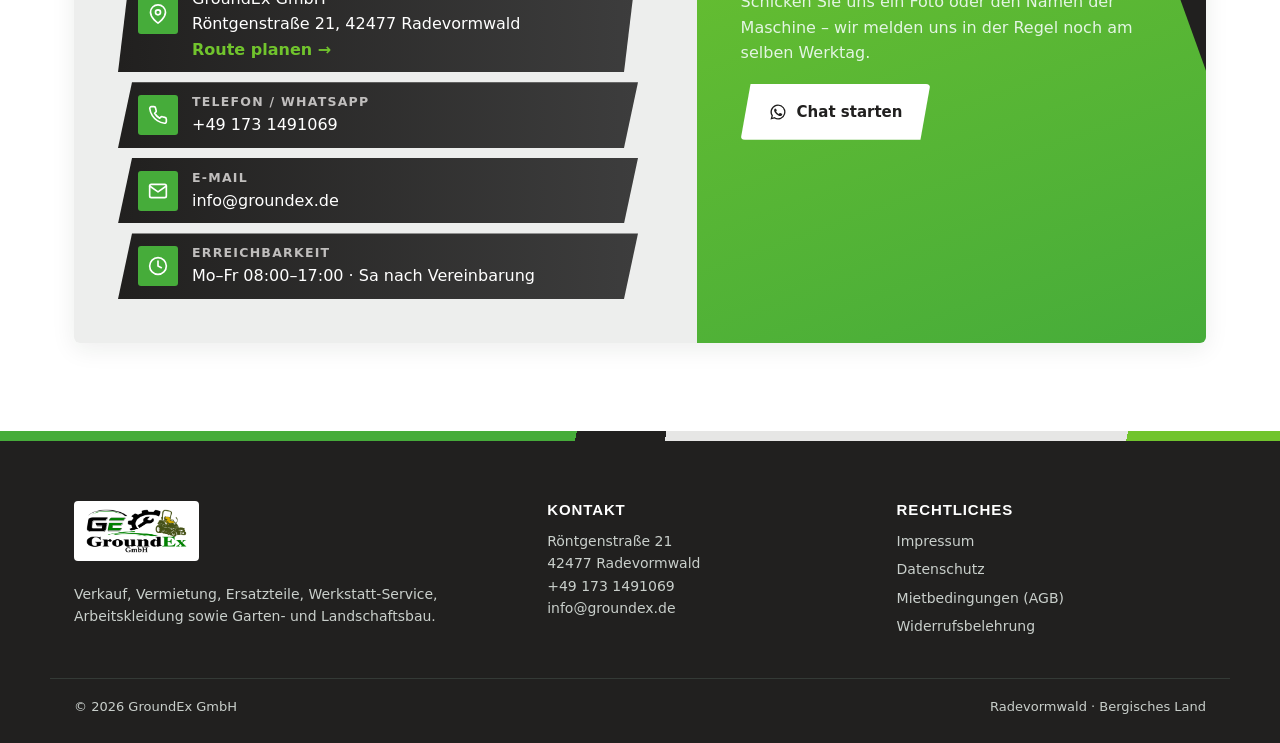
==== commit c0b7be1e: "Add files via upload" ====
--- a/index.html
+++ b/index.html
@@ -104,7 +104,7 @@
       <div class="svc"><div class="ic"><svg viewBox="0 0 24 24" fill="none" stroke="currentColor" stroke-width="2" stroke-linecap="round" stroke-linejoin="round" aria-hidden="true"><circle cx="12" cy="12" r="3"/><path d="M19.4 15a1.7 1.7 0 0 0 .3 1.8l.1.1a2 2 0 1 1-2.8 2.8l-.1-.1a1.7 1.7 0 0 0-1.8-.3 1.7 1.7 0 0 0-1 1.5V21a2 2 0 1 1-4 0v-.1a1.7 1.7 0 0 0-1.1-1.5 1.7 1.7 0 0 0-1.8.3l-.1.1a2 2 0 1 1-2.8-2.8l.1-.1a1.7 1.7 0 0 0 .3-1.8 1.7 1.7 0 0 0-1.5-1H3a2 2 0 1 1 0-4h.1a1.7 1.7 0 0 0 1.5-1.1 1.7 1.7 0 0 0-.3-1.8l-.1-.1a2 2 0 1 1 2.8-2.8l.1.1a1.7 1.7 0 0 0 1.8.3H9a1.7 1.7 0 0 0 1-1.5V3a2 2 0 1 1 4 0v.1a1.7 1.7 0 0 0 1 1.5 1.7 1.7 0 0 0 1.8-.3l.1-.1a2 2 0 1 1 2.8 2.8l-.1.1a1.7 1.7 0 0 0-.3 1.8V9a1.7 1.7 0 0 0 1.5 1H21a2 2 0 1 1 0 4h-.1a1.7 1.7 0 0 0-1.5 1z"/></svg></div><h3 data-i18n="s3_t">Ersatzteile</h3><p data-i18n="s3_d">Verschleiß- und Ersatzteile für Klein- und Großmaschinen – vieles direkt ab Lager.</p></div>
       <div class="svc"><div class="ic"><svg viewBox="0 0 24 24" fill="none" stroke="currentColor" stroke-width="2" stroke-linecap="round" stroke-linejoin="round" aria-hidden="true"><path d="M3 21l7-7"/><path d="M8 3l3 3-2 2-3-3"/><path d="M6 5 3 8l3 3"/><path d="M14 10l7 7-3 3-7-7"/><path d="M15 3a3 3 0 0 0 3 6l3-3"/></svg></div><h3 data-i18n="s4_t">Geräte &amp; Werkzeuge</h3><p data-i18n="s4_d">Freischneider, Heckenscheren, Rüttelplatten und mehr für Garten, Landschaft und Bau.</p></div>
       <div class="svc"><div class="ic"><svg viewBox="0 0 24 24" fill="none" stroke="currentColor" stroke-width="2" stroke-linecap="round" stroke-linejoin="round" aria-hidden="true"><path d="M14.7 6.3a4 4 0 0 0 5 5L21 13l-8 8-3-3 8-8-1.3-1.3a4 4 0 0 1-5-5L13.5 2a5 5 0 0 0-6 6L2 13.5 4.5 16"/><path d="M14.7 6.3 17 4"/></svg></div><h3 data-i18n="s5_t">Werkstatt-Service</h3><p data-i18n="s5_d">Wartung, Reparatur und Prüfungen – auch für Maschinen, die nicht bei uns gekauft wurden.</p></div>
-      <div class="svc"><div class="ic"><svg viewBox="0 0 24 24" fill="none" stroke="currentColor" stroke-width="2" stroke-linecap="round" stroke-linejoin="round" aria-hidden="true"><path d="M8 3 4 6v15h6V11"/><path d="M16 3l4 3v15h-6V11"/><path d="M8 3c1 2 2.5 3 4 3s3-1 4-3"/><path d="M4 14h6M14 14h6"/></svg></div><h3 data-i18n="s6_t">Arbeitskleidung &amp; Arbeitsschutz</h3><p data-i18n="s6_d">Warnschutzkleidung, Handschuhe, Helme, Gehör- und Augenschutz für Ihr Team.</p></div>
+      <div class="svc"><div class="ic"><svg viewBox="0 0 24 24" fill="none" stroke="currentColor" stroke-width="2" stroke-linecap="round" stroke-linejoin="round" aria-hidden="true"><path d="M8 3 4 6v15h6V11"/><path d="M16 3l4 3v15h-6V11"/><path d="M8 3c1 2 2.5 3 4 3s3-1 4-3"/><path d="M4 14h6M14 14h6"/></svg></div><h3 data-i18n="s6_t">Arbeitskleidung</h3><p data-i18n="s6_d">Warnschutzkleidung, Handschuhe, Helme, Gehör- und Augenschutz für Ihr Team.</p></div>
     </div>
   </div>
 </section>
@@ -280,7 +280,7 @@
  s3_t:"Ersatzteile",s3_d:"Verschleiß- und Ersatzteile für Klein- und Großmaschinen – vieles direkt ab Lager.",
  s4_t:"Geräte & Werkzeuge",s4_d:"Freischneider, Heckenscheren, Rüttelplatten und mehr für Garten, Landschaft und Bau.",
  s5_t:"Werkstatt-Service",s5_d:"Wartung, Reparatur und Prüfungen – auch für Maschinen, die nicht bei uns gekauft wurden.",
- s6_t:"Arbeitskleidung & Arbeitsschutz",s6_d:"Warnschutzkleidung, Handschuhe, Helme, Gehör- und Augenschutz für Ihr Team.",
+ s6_t:"Arbeitskleidung",s6_d:"Warnschutzkleidung, Handschuhe, Helme, Gehör- und Augenschutz für Ihr Team.",
  m_eyebrow:"Bestand",m_title:"Maschinen & Fahrzeuge",m_lead:"Eine Auswahl aus unserem Hof in Radevormwald. Der Bestand ändert sich laufend – fragen Sie gern nach.",m_note:"Alle Angaben ohne Gewähr. Preise und Verfügbarkeit auf Anfrage.",
  cat_all:"Alle",cat_pflege:"Pflegetechnik",cat_baumaschinen:"Baumaschinen",cat_fahrzeuge:"Fahrzeuge",cat_werkzeuge:"Geräte",
  type_kauf:"Kauf",type_miete:"Miete",type_kauf_miete:"Kauf & Miete",price_req:"Preis auf Anfrage",btn_details:"Details",btn_ask:"Anfragen",
--- a/assets/site.css
+++ b/assets/site.css
@@ -217,3 +217,59 @@
 .pm-main{object-fit:contain;background:#E9ECEA}
 .hero-badge{bottom:-22px}
 .v-single{max-width:1000px}.v-single video{width:100%;border-radius:var(--radius);background:#000;aspect-ratio:16/9;display:block;box-shadow:var(--shadow)}
+
+/* ===== v4: Stil der Visitenkarte (Grün-Weiß-Schwarz, diagonal) ===== */
+:root{--g:#46AC3A;--g-dark:#368A2C;--g-lime:#71C42D;--g-deep:#21201F;--g-light:#E9F5E5;--g-line:#CFE6C9;--ink:#21201F;--ink-2:#45474A;--bg-2:#EDEEED}
+.gear-bg,.grass-edge,.grass-top{display:none!important}
+.eyebrow{display:inline-flex;align-items:center;gap:10px}
+.eyebrow::before{content:"";width:34px;height:10px;background:linear-gradient(90deg,var(--g) 0 60%,var(--ink) 60% 100%);clip-path:polygon(4px 0,100% 0,calc(100% - 4px) 100%,0 100%)}
+.btn{border-radius:4px;clip-path:polygon(10px 0,100% 0,calc(100% - 10px) 100%,0 100%);padding-left:26px;padding-right:26px}
+.btn-ghost{clip-path:none;border-radius:6px}
+.lang button.active{background:var(--ink)}
+/* Hero */
+.hero{background:var(--bg-2);padding-bottom:90px}
+.hero::before{content:"";position:absolute;top:0;right:0;bottom:0;width:46%;background:linear-gradient(160deg,var(--g-lime),var(--g));clip-path:polygon(28% 0,100% 0,100% 100%,0 100%)}
+.hero::after{content:"";position:absolute;top:0;right:41%;width:180px;height:42%;background:linear-gradient(180deg,#3d3d3d,#21201F);clip-path:polygon(0 0,100% 0,62% 100%)}
+.hero .wrap{position:relative;z-index:1}
+.hero-photo img{border-radius:6px;box-shadow:0 18px 40px rgba(0,0,0,.25)}
+.hero-badge{border-radius:4px;background:var(--ink);color:#fff;clip-path:polygon(12px 0,100% 0,calc(100% - 12px) 100%,0 100%);padding:14px 26px}
+.hero-badge i{background:var(--g);color:#fff;border-radius:4px}
+/* Leistungen */
+.svc{border-radius:6px;border:0;border-top:4px solid var(--g);box-shadow:0 2px 10px rgba(0,0,0,.05)}
+.svc .ic{background:var(--ink);color:#fff;border-radius:4px;clip-path:polygon(8px 0,100% 0,calc(100% - 8px) 100%,0 100%);width:62px}
+/* Maschinen */
+.filters button.active{background:var(--g);border-color:var(--g)}
+.m-card{border-radius:6px}
+.m-type{background:var(--ink);color:#fff;border-radius:3px;clip-path:polygon(6px 0,100% 0,calc(100% - 6px) 100%,0 100%);padding:5px 14px}
+.m-price{color:var(--g-dark)}
+/* Mieten */
+.rent{background:var(--ink)}
+.rent::before{content:"";position:absolute;top:0;right:0;bottom:0;width:30%;background:linear-gradient(160deg,var(--g-lime),var(--g));clip-path:polygon(35% 0,100% 0,100% 100%,0 100%);opacity:.95}
+.rent .wrap{position:relative;z-index:1}
+.rent .eyebrow{color:var(--g-lime)}
+.rent li{border-radius:4px;background:rgba(255,255,255,.07)}
+.rent li svg{color:var(--g-lime)}
+/* Ablauf / Warum */
+.step{border-radius:6px;background:#fff;border:0;border-left:4px solid var(--g);box-shadow:0 2px 10px rgba(0,0,0,.05)}
+.step::before{border-radius:4px;clip-path:polygon(8px 0,100% 0,calc(100% - 8px) 100%,0 100%);width:54px;background:var(--ink)}
+.why{border-top-color:var(--g)}
+/* Kontakt wie Kartenrückseite */
+.contact-card{border-radius:6px;border:0}
+.contact-main{background:var(--bg-2)}
+.contact-list{gap:10px}
+.contact-list>div{background:linear-gradient(90deg,#21201F,#3d3d3d);color:#fff;padding:10px 26px 10px 10px;align-items:center;clip-path:polygon(14px 0,100% 0,calc(100% - 14px) 100%,0 100%);max-width:520px}
+.contact-list i{background:var(--g);color:#fff;border-radius:3px;width:40px;height:40px;margin-left:10px}
+.contact-list small{color:#C0BEBD}
+.contact-list a{color:#fff}
+.contact-list a:hover{color:var(--g-lime)}
+.contact-list #maps-link{color:var(--g-lime)!important}
+.contact-side{background:linear-gradient(160deg,var(--g-lime),var(--g))}
+.contact-side::before{content:"";position:absolute;top:0;right:0;width:120px;height:55%;background:#21201F;clip-path:polygon(0 0,100% 0,100% 100%)}
+.contact-side>*{position:relative}
+/* Footer */
+.site-footer{background:var(--ink);margin-top:0}
+.site-footer::before{content:"";position:absolute;left:0;right:0;top:0;height:10px;background:linear-gradient(100deg,var(--g) 0 45%,#21201F 45% 52%,#E6E6E5 52% 88%,var(--g-lime) 88%)}
+.f-logo{border-radius:4px}
+.wa-float{border-radius:50%}
+.pm-box{border-radius:8px}
+@media (max-width:980px){.hero::before{width:100%;height:38%;top:auto;clip-path:polygon(0 30%,100% 0,100% 100%,0 100%)}.hero::after{display:none}.rent::before{display:none}}
